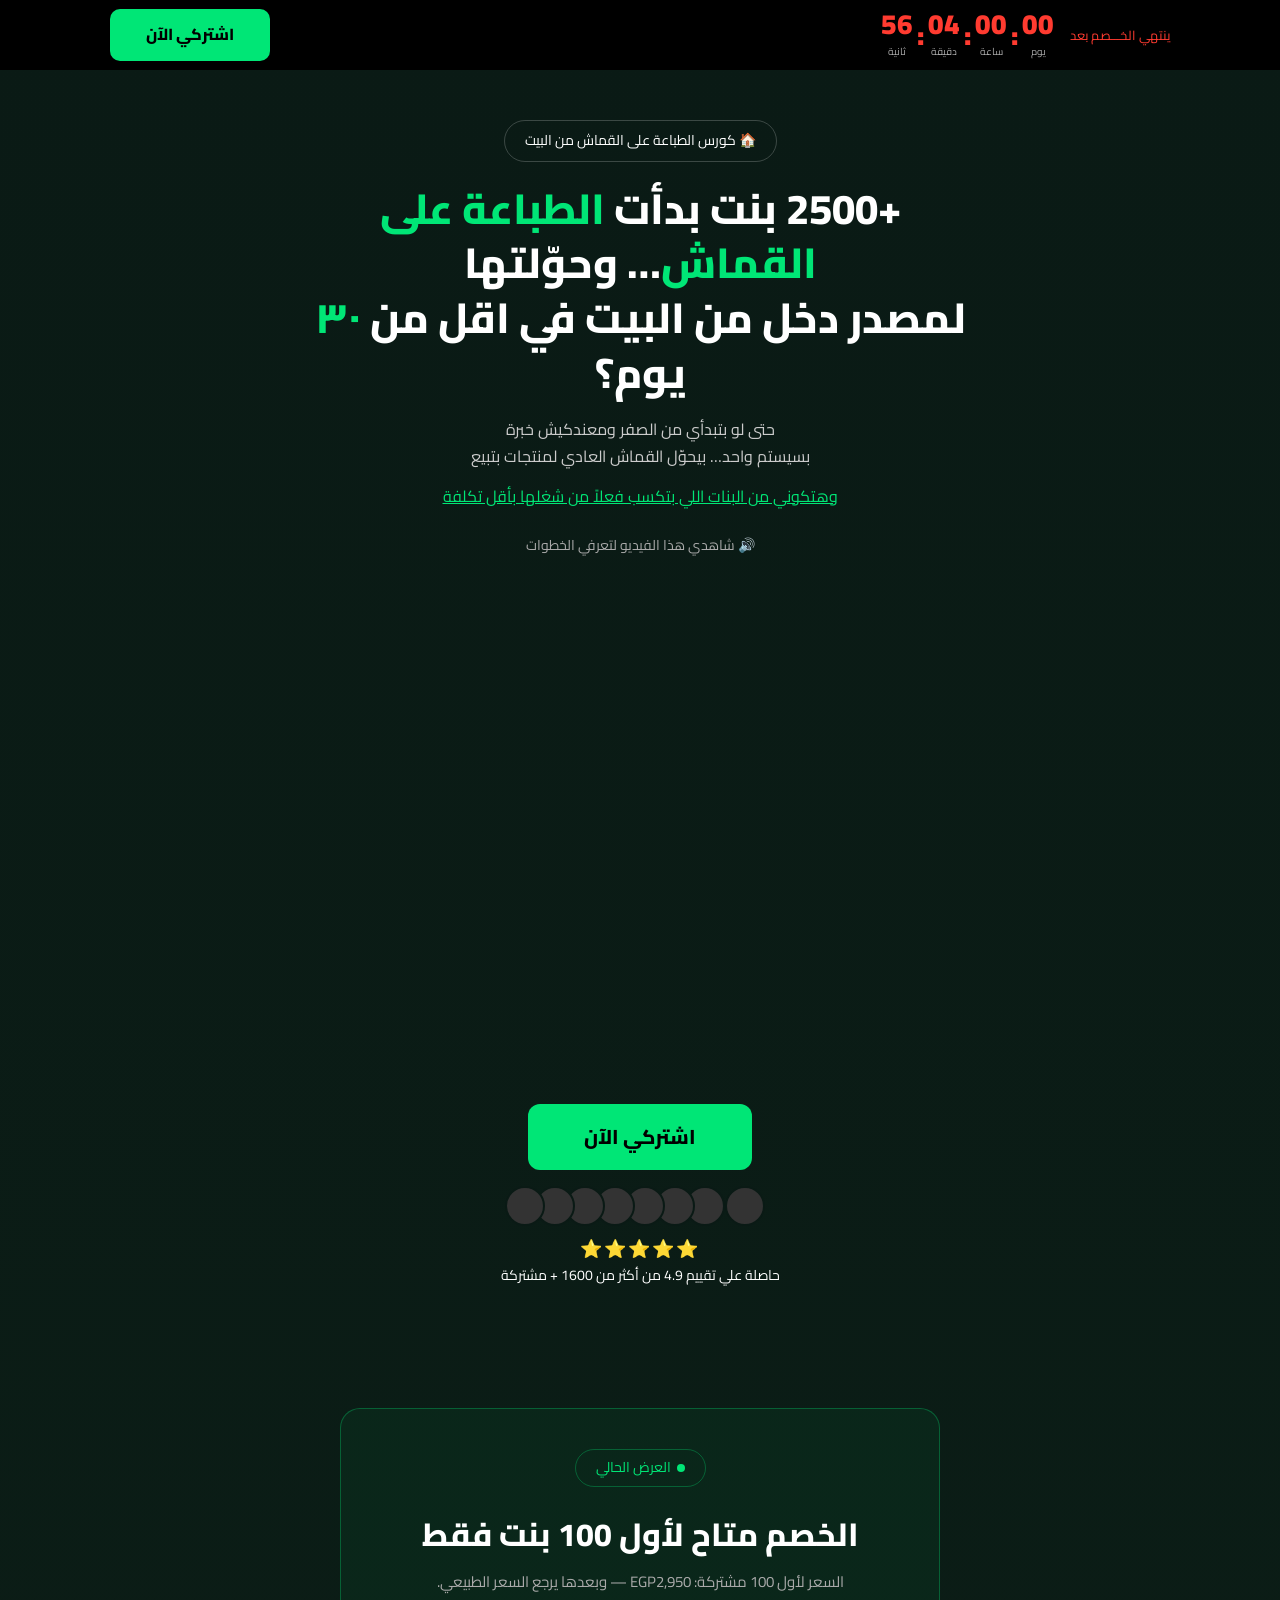
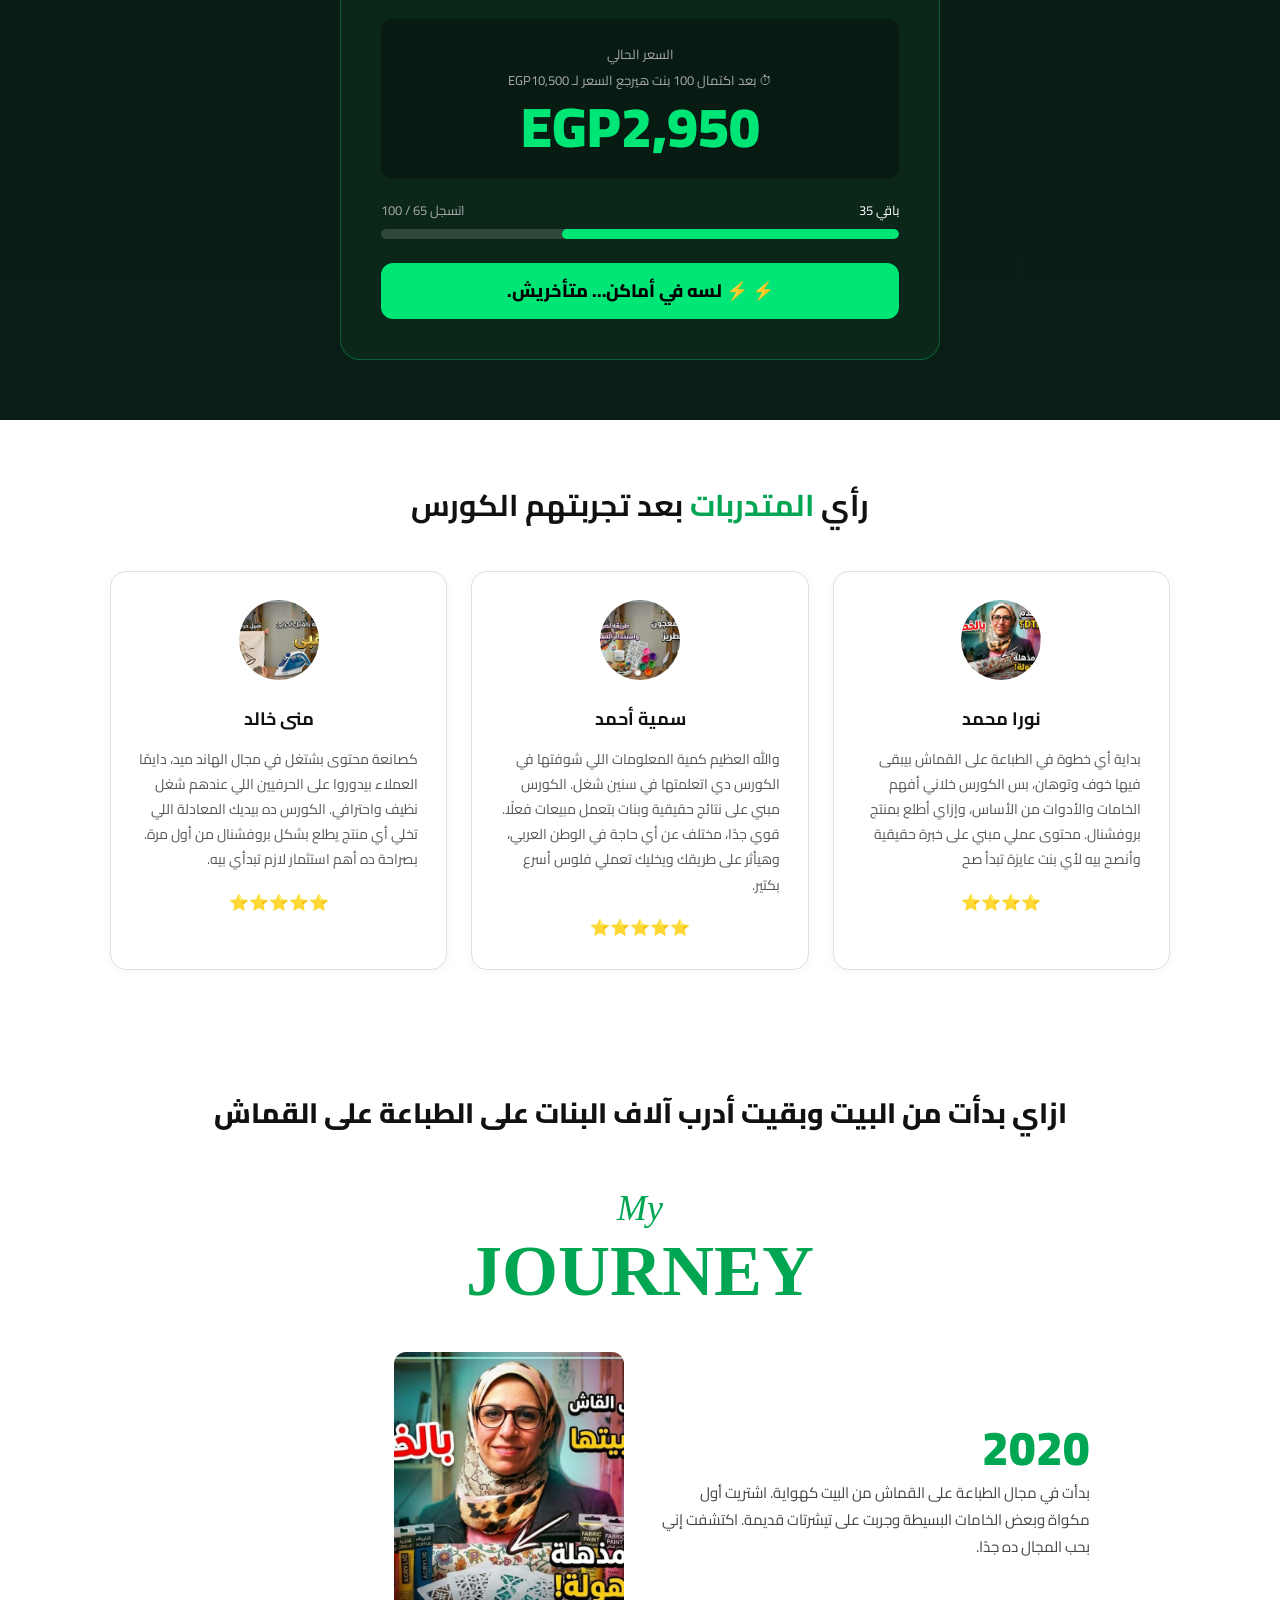
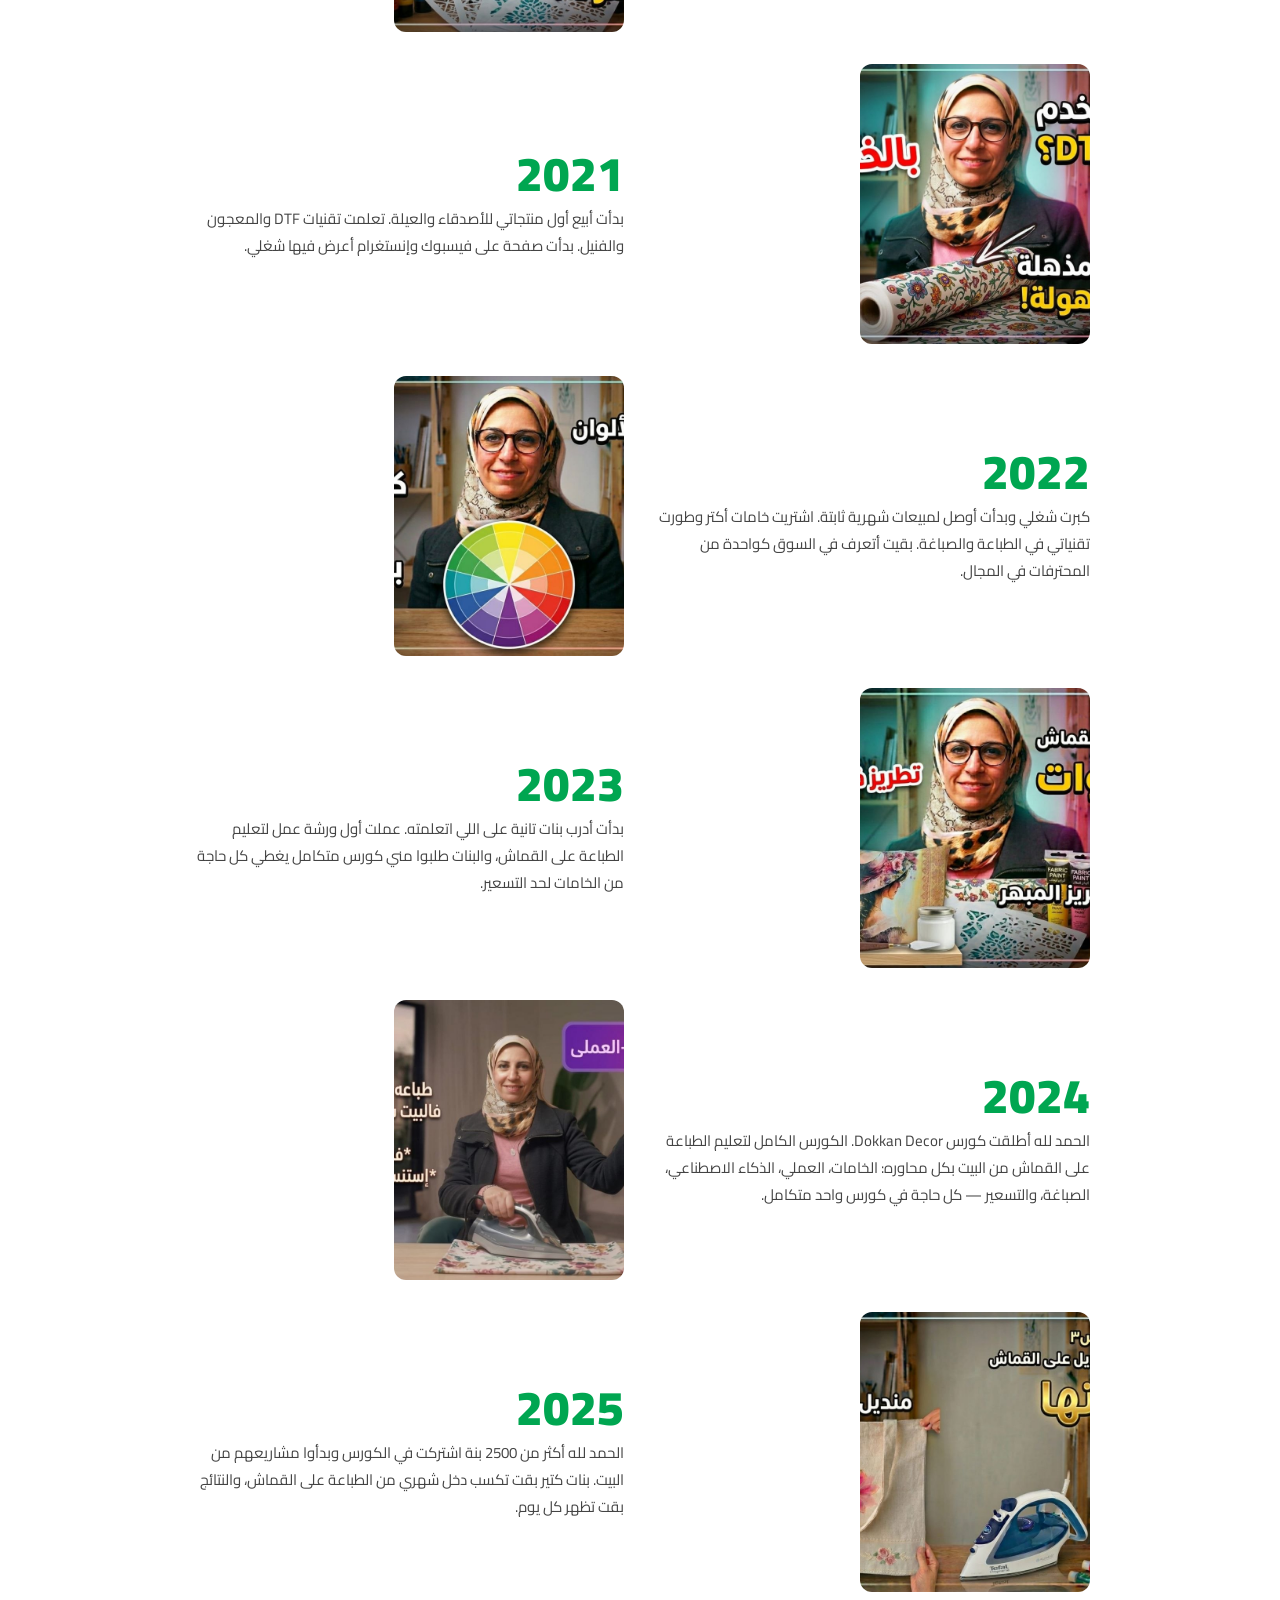
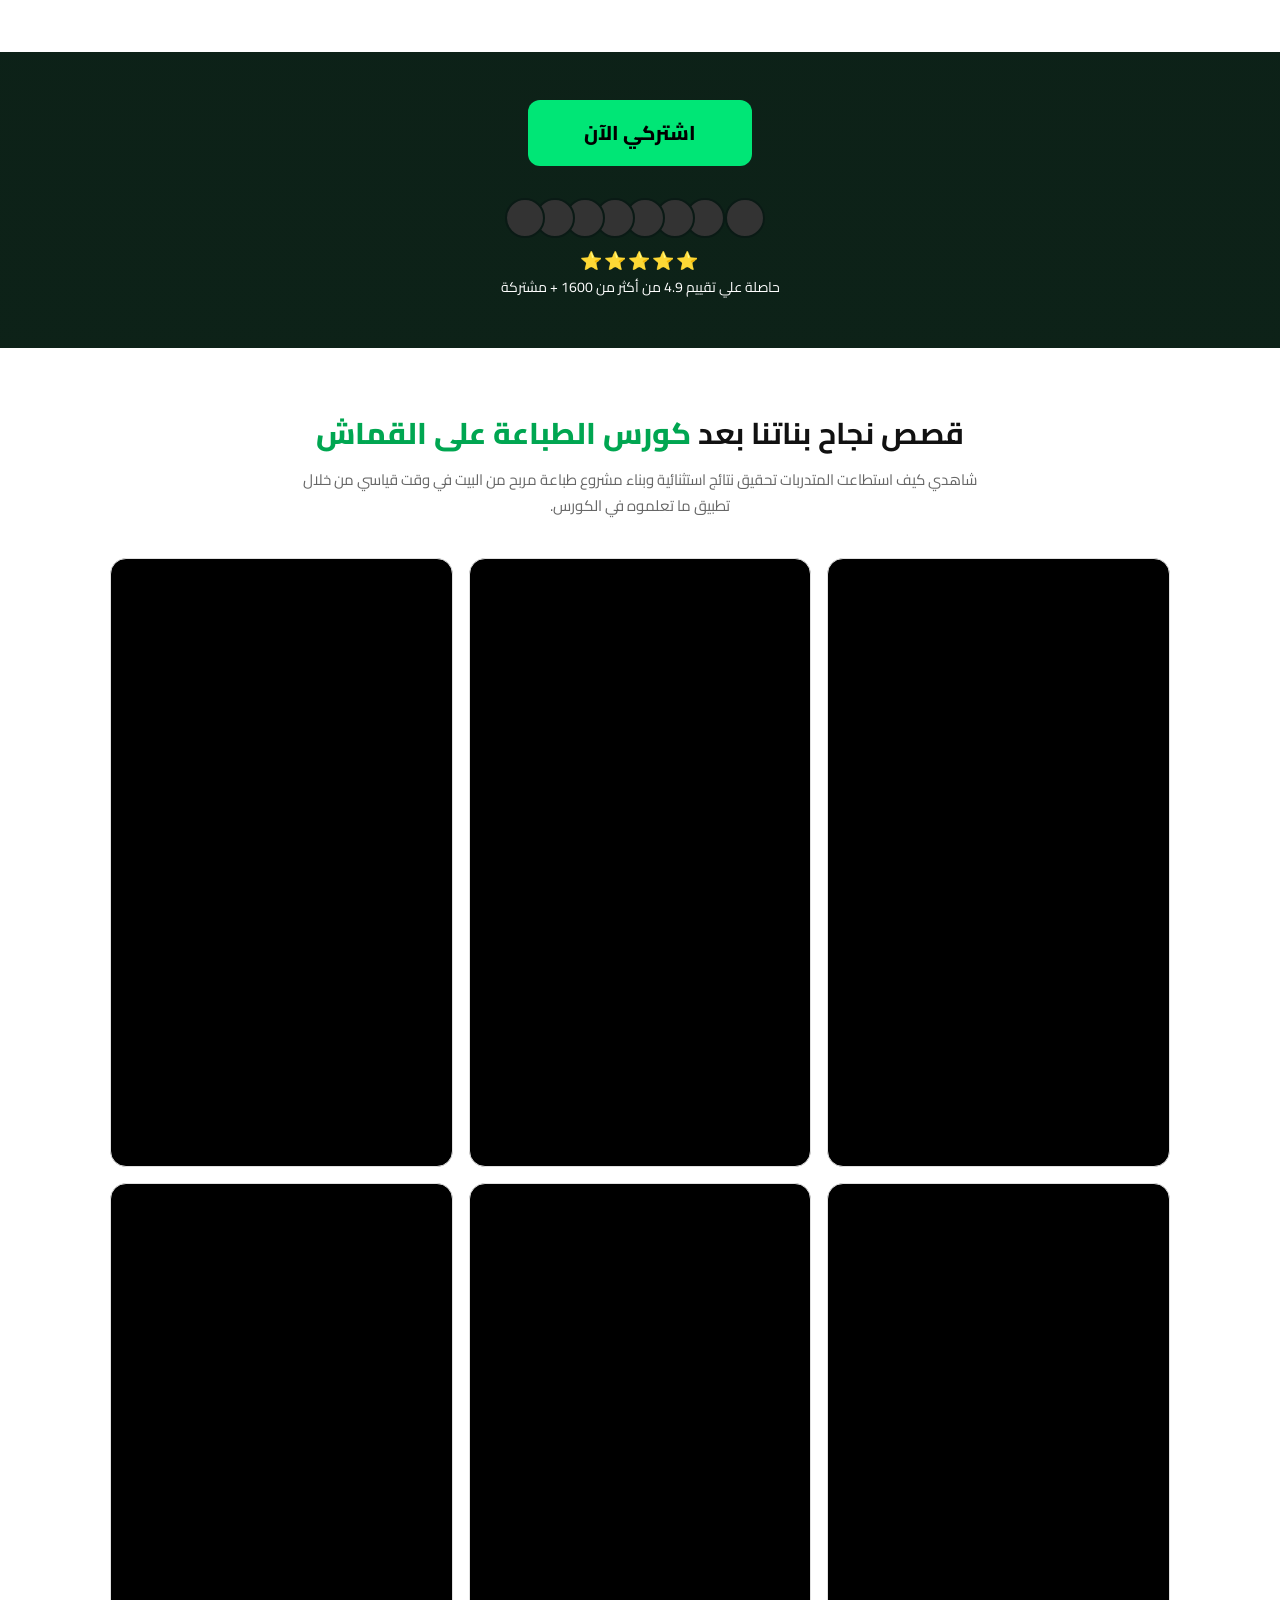
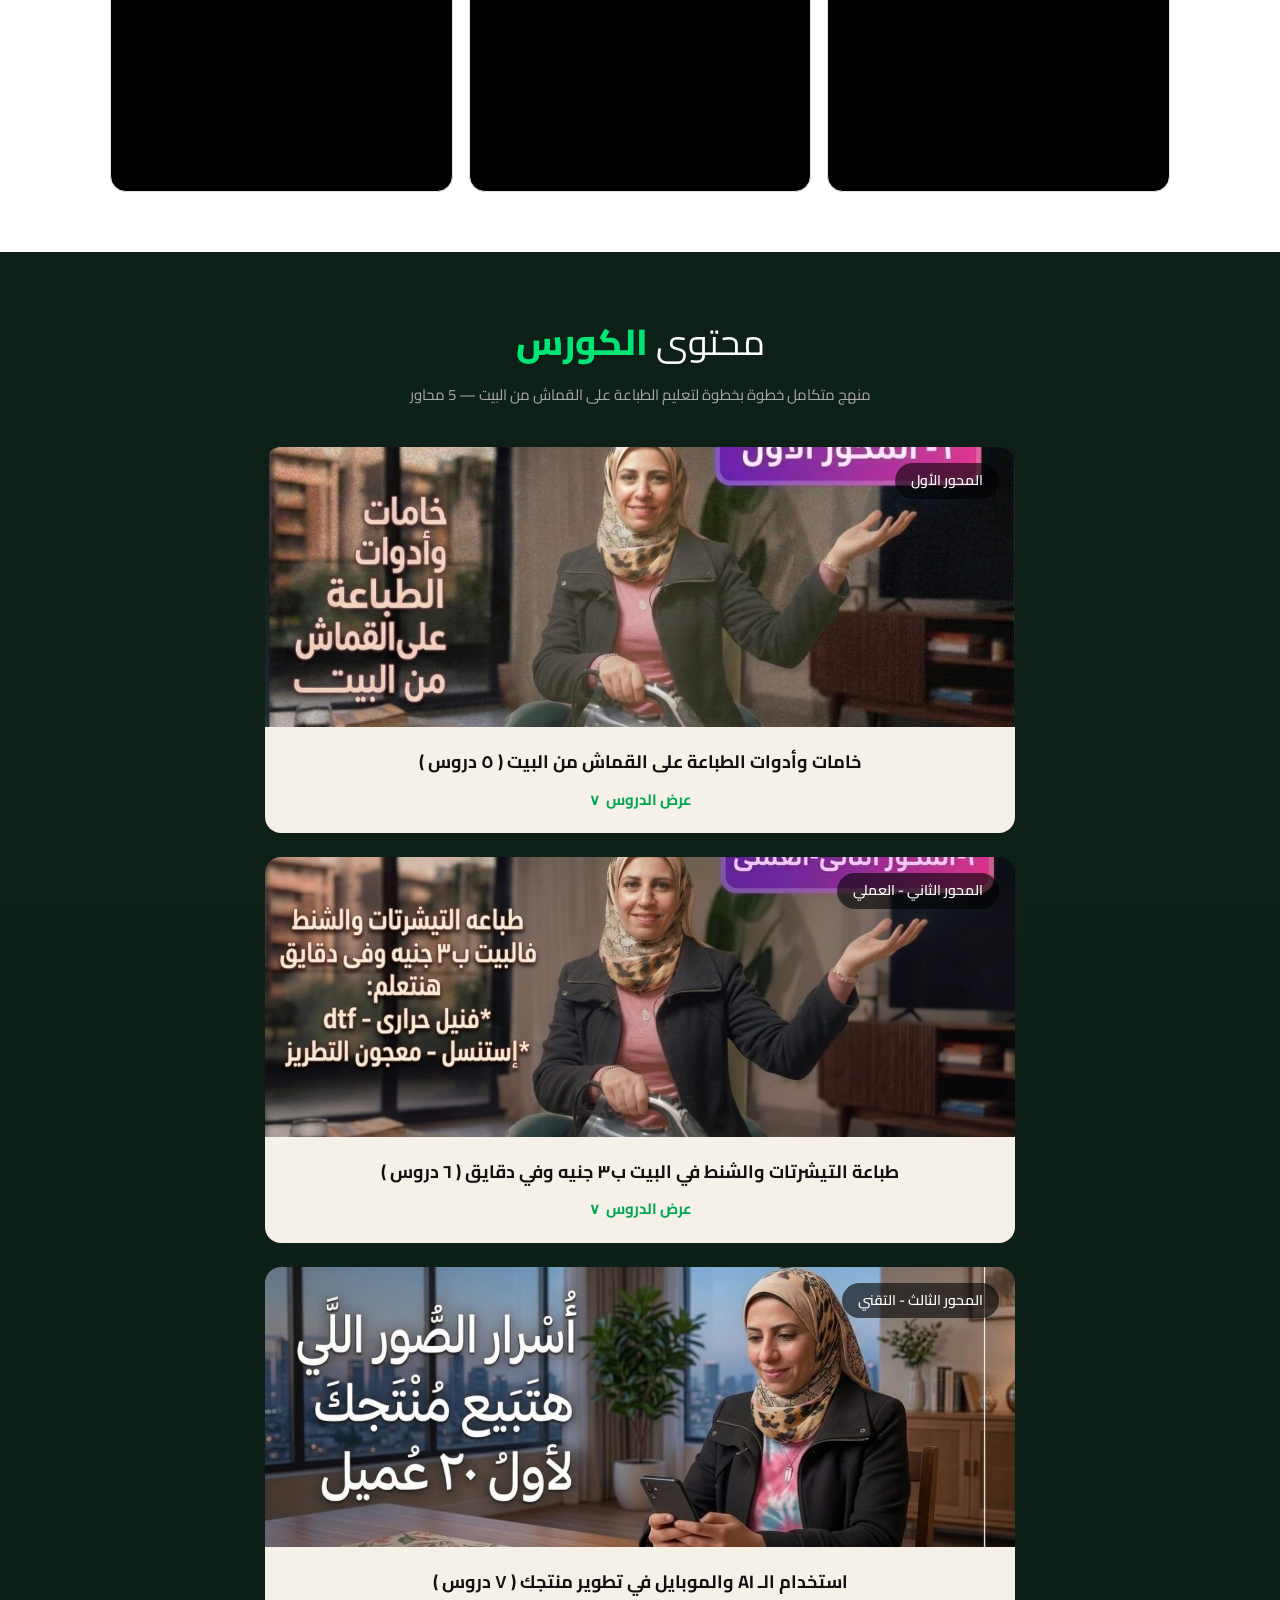
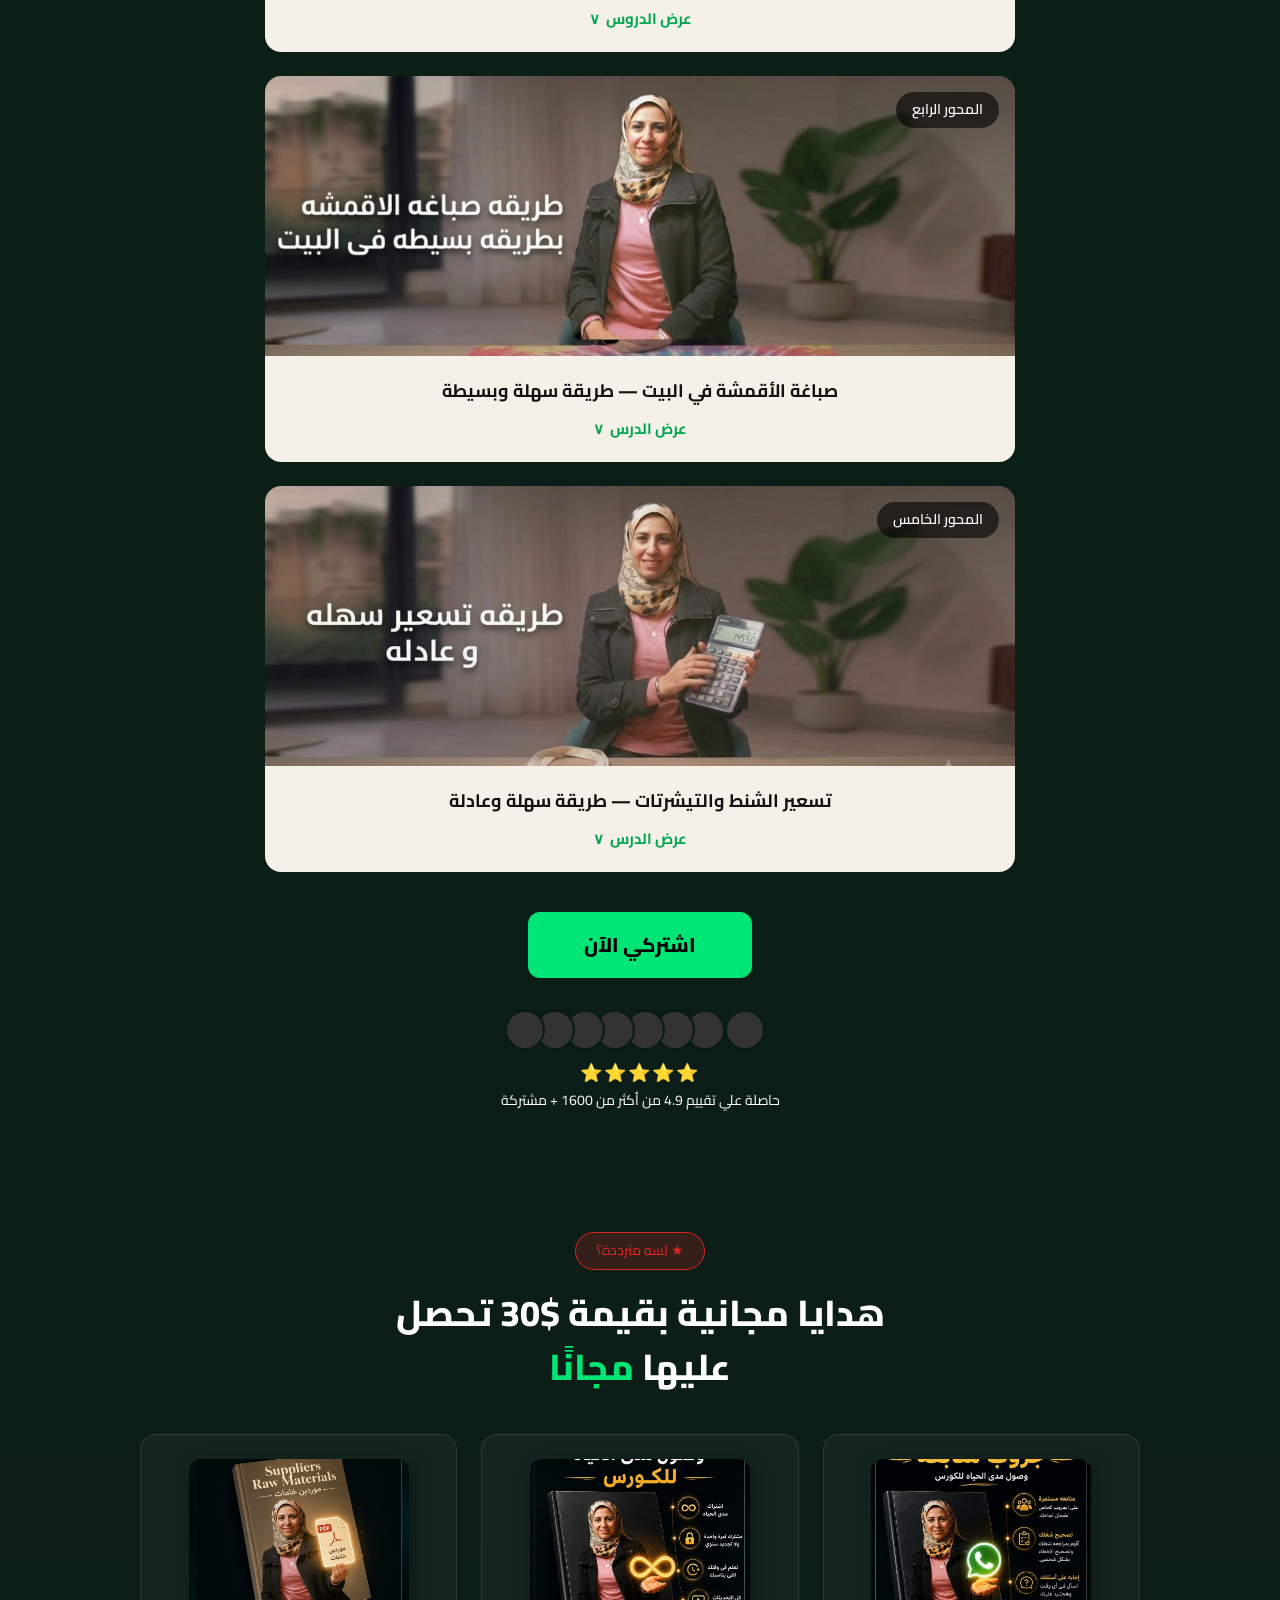
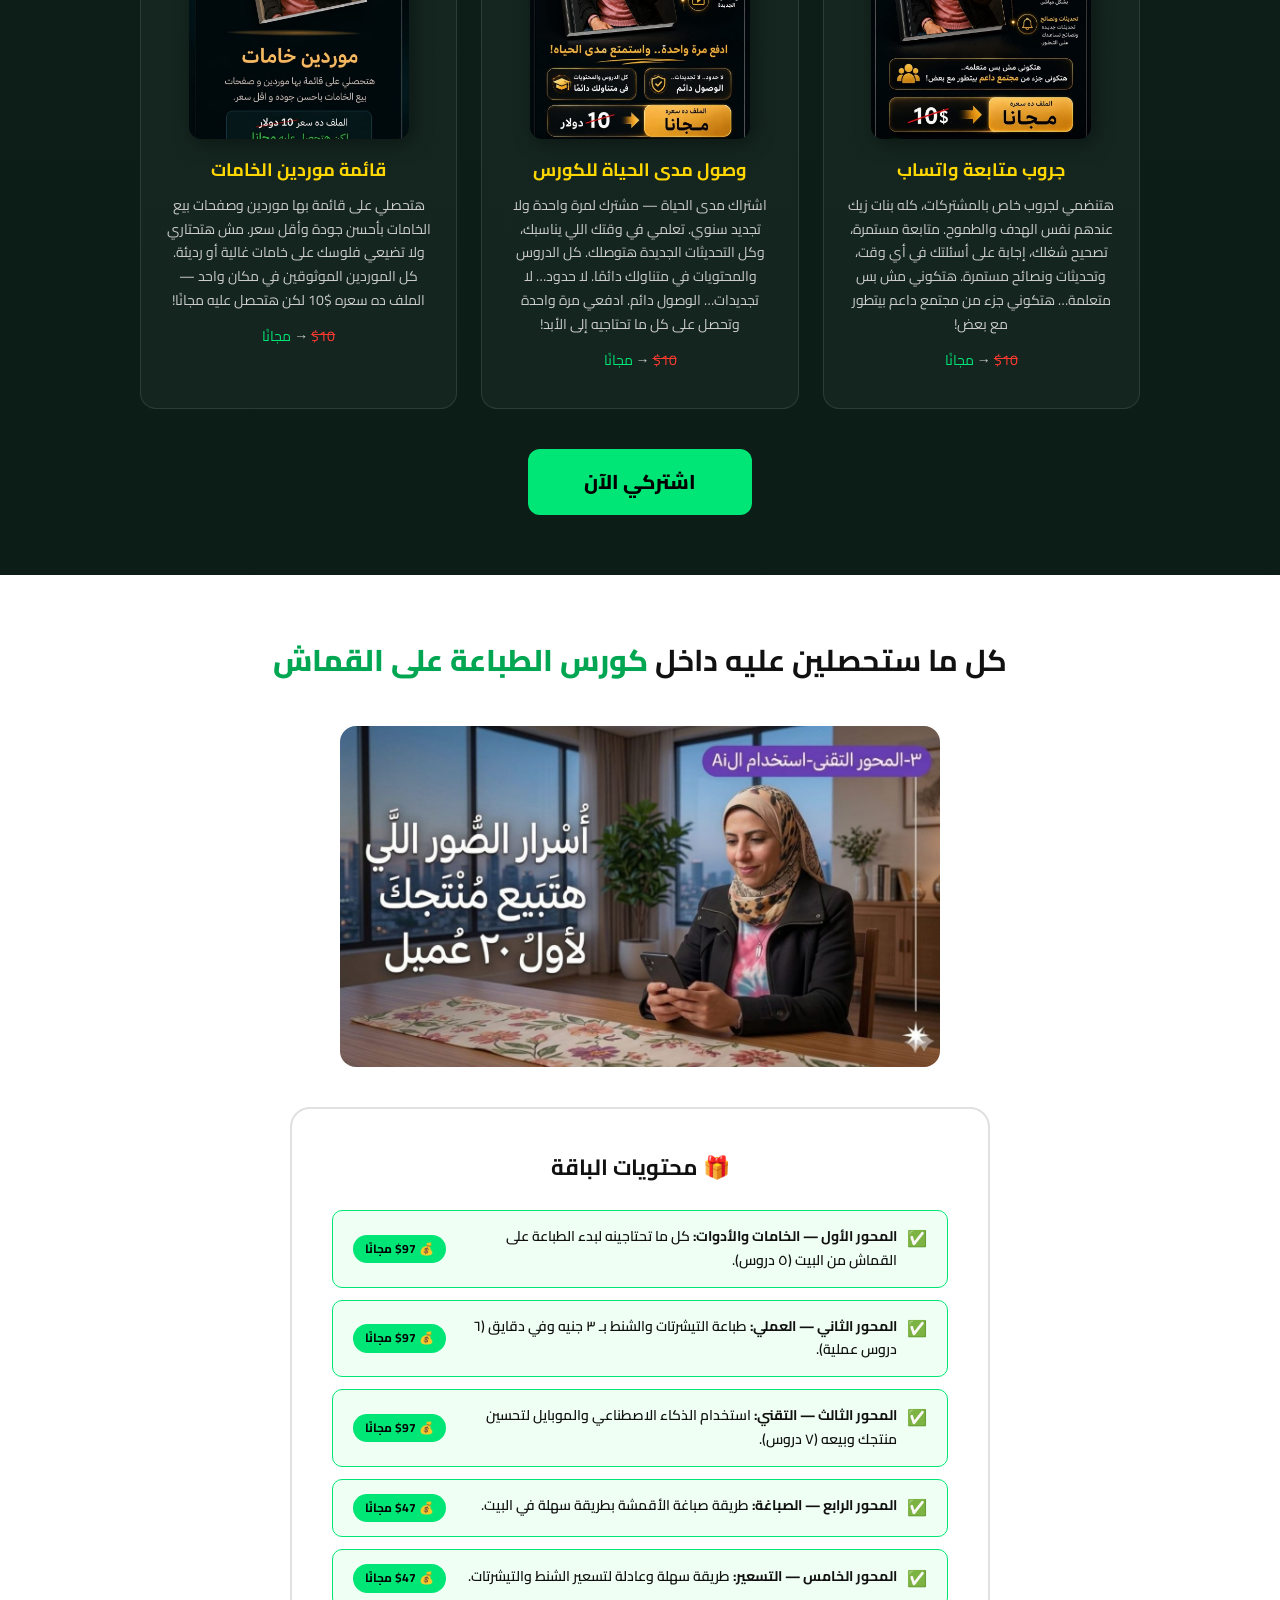
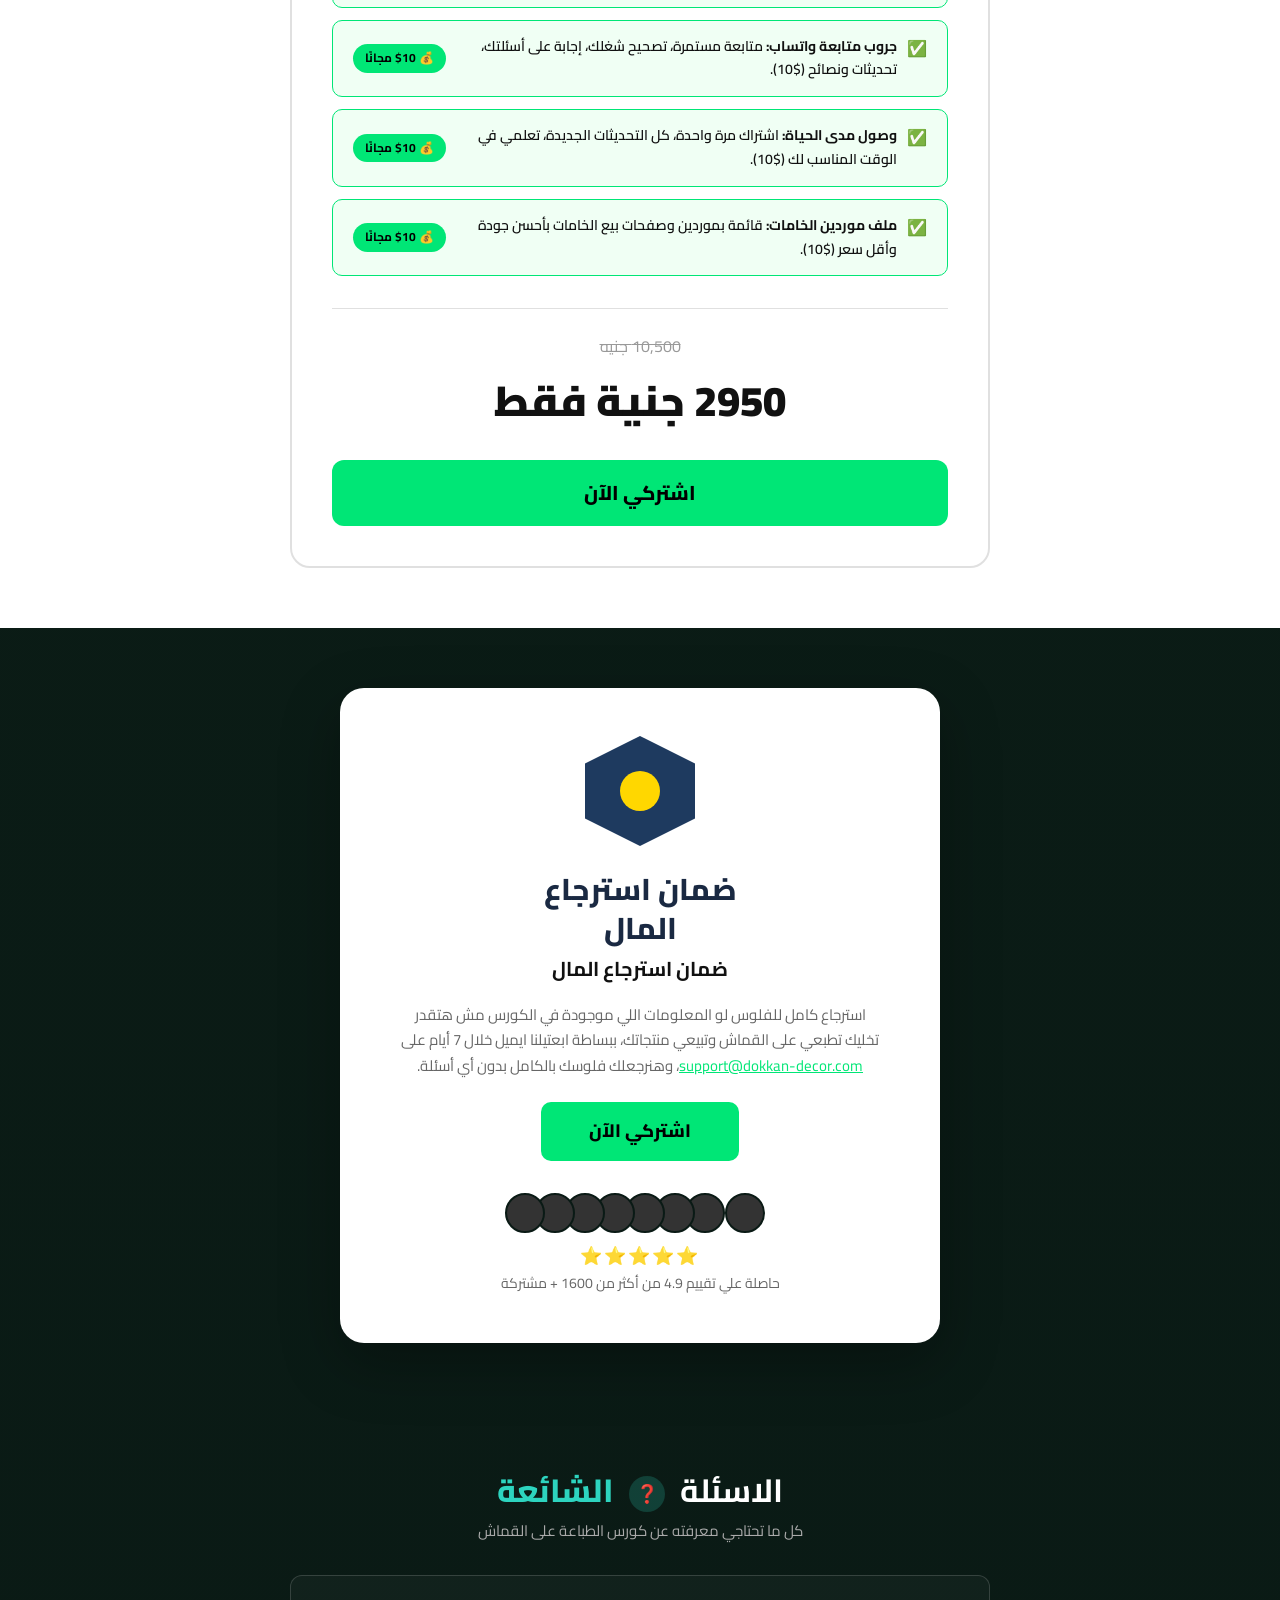
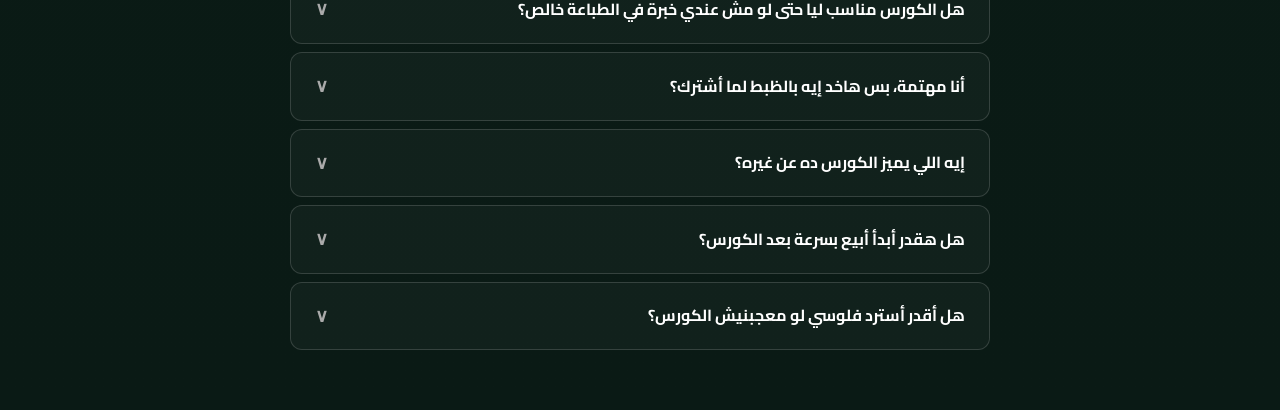
==== web/index.html @ f56912cd "Dokkan Decor landing page — كورس الطباعة على القماش من البيت" ====
<!DOCTYPE html>
<html dir="rtl" lang="ar">
<head>
<meta charset="UTF-8">
<meta name="viewport" content="width=device-width, initial-scale=1.0">
<title>Dokkan Decor — كورس الطباعة على القماش من البيت</title>
<link href="https://fonts.googleapis.com/css2?family=Cairo:wght@400;600;700;800;900&display=swap" rel="stylesheet">
<style>
/* ======== RESET & GLOBAL ======== */
*,*::before,*::after{margin:0;padding:0;box-sizing:border-box}
html{scroll-behavior:smooth}
body{
  font-family:'Cairo',sans-serif;
  background:linear-gradient(180deg,#0a1a15 0%,#0d2218 40%,#0a1a15 100%);
  color:#fff;line-height:1.7;overflow-x:hidden;
}
img{max-width:100%;display:block}
a{text-decoration:none;color:inherit}
ul{list-style:none}

:root{
  --green:#00e676;--green-dark:#00b359;--green-accent:#4ade80;
  --green-card:rgba(0,230,118,0.3);--red:#ff3b30;--yellow:#ffd700;
  --white:#fff;--off-white:#e8e8e8;--gray:#aaa;
  --card-bg:rgba(255,255,255,0.04);--page-bg:#0a1a15;
  --radius-card:16px;--radius-btn:10px;--max-width:1100px;
}

.container{max-width:var(--max-width);margin:0 auto;padding:0 20px;width:100%}

.cta-btn{
  display:inline-block;background:var(--green);color:#000;font-weight:800;
  font-size:18px;padding:14px 48px;border-radius:var(--radius-btn);border:none;
  cursor:pointer;transition:background .3s;font-family:inherit;text-align:center;
}
.cta-btn:hover{background:var(--green-dark)}
.cta-btn--lg{font-size:20px;padding:16px 56px;border-radius:12px}
.cta-btn--block{display:block;width:100%}
.cta-btn--xl{height:56px;font-size:18px;display:flex;align-items:center;justify-content:center;border-radius:12px}

.stars{color:var(--yellow);font-size:18px;letter-spacing:2px}
.avatars-row{display:flex;align-items:center;justify-content:center;margin-bottom:8px}
.avatar-circle{width:40px;height:40px;border-radius:50%;background:#333;border:2px solid #0a1a15;margin-left:-10px}
.avatar-circle:first-child{margin-left:0}
.rating-text{color:#fff;font-size:14px}

/* ======== NAVBAR ======== */
.navbar{
  position:fixed;top:0;left:0;right:0;z-index:9999;background:#000;
  height:70px;display:flex;align-items:center;
}
.navbar .container{display:flex;align-items:center;justify-content:space-between;gap:8px}
.navbar-left{display:flex;align-items:center;gap:16px}
.timer-label{font-size:13px;color:var(--red);white-space:nowrap}
.timer-blocks{display:flex;align-items:center;gap:4px}
.timer-block{text-align:center}
.timer-num{font-size:28px;font-weight:900;color:var(--red);line-height:1;font-variant-numeric:tabular-nums}
.timer-num-label{font-size:10px;color:var(--gray);display:block}
.timer-colon{font-size:28px;font-weight:900;color:var(--red);line-height:1}
.navbar .cta-btn{padding:12px 36px;font-size:16px;white-space:nowrap}

/* ======== SECTIONS ======== */
section{padding:60px 0}

/* ======== HERO ======== */
.hero{padding-top:120px}
.hero-content{max-width:700px;margin:0 auto;text-align:center}
.hero-badge{
  display:inline-block;border:1px solid rgba(255,255,255,0.2);
  padding:8px 20px;border-radius:50px;font-size:14px;margin-bottom:20px
}
.hero-title{font-size:42px;font-weight:800;line-height:1.3;margin-bottom:16px}
.hero-title .green{color:var(--green)}
.hero-sub{font-size:16px;color:#ccc;margin-bottom:12px}
.hero-link-text{color:var(--green);text-decoration:underline;font-size:16px;margin-bottom:24px}
.hero-video-label{font-size:14px;color:var(--gray);margin-bottom:16px}

.vsl-wrapper{max-width:900px;margin:0 auto 24px;border-radius:16px;overflow:hidden;position:relative}
.vsl-iframe-wrap{position:relative;padding-bottom:56.25%;height:0}
.vsl-iframe-wrap iframe{
  position:absolute;top:0;left:0;width:100%;height:100%;
  border:0;border-radius:16px;
}

.hero-cta-wrap{text-align:center;margin-top:8px}
.hero-cta-wrap .cta-btn{margin-bottom:16px}

/* ======== SECTION A — STUDENT RESULTS CAROUSEL ======== */
.results{padding-top:40px}
.results-title{font-size:32px;font-weight:800;text-align:center;line-height:1.4;max-width:700px;margin:0 auto 12px}
.results-title .green{color:var(--green)}
.results-sub{text-align:center;color:var(--gray);font-size:16px;max-width:700px;margin:0 auto 40px}
.results-banner{
  background:linear-gradient(135deg,#000 0%,#0d2218 100%);padding:40px 20px;text-align:center;margin:40px 0
}
.results-banner-text{font-size:36px;font-weight:800;color:var(--green)}
.carousel-wrap{max-width:1100px;margin:0 auto;position:relative}
.carousel-viewport{overflow:hidden;margin:0 50px}
.testimonial-track{display:flex;gap:16px;overflow-x:auto;scroll-behavior:smooth;-webkit-overflow-scrolling:touch;scrollbar-width:none}
.testimonial-track::-webkit-scrollbar{display:none}
.testimonial-card{
  min-width:260px;height:560px;background:#1a1a2e;border-radius:28px;
  overflow:hidden;box-shadow:0 8px 32px rgba(0,0,0,0.3);position:relative;flex-shrink:0
}
.testimonial-card iframe{width:100%;height:100%;border:0;border-radius:28px}
.testimonial-card-img{width:100%;height:100%;object-fit:cover;border-radius:28px}
.testimonial-card-inner{
  background:#1a2a25;font-size:13px;padding:24px 16px;text-align:center;line-height:1.9;
  display:flex;flex-direction:column;align-items:center;justify-content:center;height:100%
}
.carousel-arrow{
  position:absolute;top:50%;transform:translateY(-50%);width:40px;height:40px;
  border-radius:50%;background:rgba(255,255,255,0.1);border:none;color:#fff;
  font-size:24px;cursor:pointer;display:flex;align-items:center;justify-content:center;
  z-index:10;transition:background .3s
}
.carousel-arrow:hover{background:rgba(255,255,255,0.2)}
.carousel-arrow.prev{right:0}.carousel-arrow.next{left:0}
.carousel-dots{display:flex;justify-content:center;gap:6px;margin-top:16px;flex-wrap:wrap}
.carousel-dots .dot{
  width:10px;height:10px;border-radius:50%;background:rgba(255,255,255,0.2);
  border:none;cursor:pointer;transition:all .3s
}
.carousel-dots .dot.active{background:#ec4899;transform:scale(1.3)}
.results-cta-wrap{text-align:center;margin-top:40px}
.results-cta-wrap .cta-btn{margin-bottom:16px}

/* ======== PRICING ======== */
.pricing-card{
  max-width:600px;margin:0 auto;border-radius:20px;border:1px solid var(--green-card);
  background:rgba(0,230,118,0.05);padding:40px;text-align:center
}
.pricing-badge{
  display:inline-flex;align-items:center;gap:6px;border:1px solid var(--green-card);
  padding:6px 20px;border-radius:50px;font-size:14px;color:var(--green);margin-bottom:20px
}
.pricing-badge-dot{width:8px;height:8px;border-radius:50%;background:var(--green)}
.pricing-title{font-size:32px;font-weight:800;margin-bottom:8px}
.pricing-sub{color:var(--gray);font-size:15px;margin-bottom:24px}
.pricing-inner{background:rgba(0,0,0,0.3);border-radius:12px;padding:24px;margin-bottom:20px}
.pricing-inner-label{font-size:13px;color:var(--gray);margin-bottom:4px}
.pricing-inner-warn{font-size:13px;color:var(--gray);margin-bottom:8px}
.pricing-amount{font-size:56px;font-weight:900;color:var(--green);line-height:1}
.pricing-bar-row{display:flex;justify-content:space-between;font-size:13px;margin-bottom:8px}
.pricing-bar-row .white{color:#fff}.pricing-bar-row .gray{color:var(--gray)}
.pricing-bar{height:10px;border-radius:5px;background:rgba(255,255,255,0.15);overflow:hidden;margin-bottom:24px}
.pricing-bar-fill{height:100%;width:65%;background:var(--green);border-radius:5px}

/* ======== TESTIMONIALS ======== */
.experts{background:#fff;color:#111}
.experts-title{text-align:center;font-size:30px;margin-bottom:40px}
.experts-title .green{color:#00a651}
.experts-grid{display:grid;grid-template-columns:repeat(3,1fr);gap:24px}
.expert-card{
  background:#fff;border:1px solid #e0e0e0;border-radius:16px;
  padding:28px;text-align:center;box-shadow:0 2px 12px rgba(0,0,0,0.04)
}
.expert-avatar{width:80px;height:80px;border-radius:50%;background:#ddd;margin:0 auto 24px;position:relative;overflow:hidden}
.expert-avatar img{width:100%;height:100%;object-fit:cover}
.expert-check{
  position:absolute;bottom:0;left:-4px;width:26px;height:26px;border-radius:50%;
  background:#1d9bf0;color:#fff;font-size:14px;display:flex;align-items:center;
  justify-content:center;border:3px solid #fff
}
.expert-name{font-size:18px;font-weight:700;margin-bottom:12px}
.expert-text{font-size:14px;color:#555;text-align:right;line-height:1.8;margin-bottom:16px}
.expert-stars{color:var(--yellow);font-size:16px}

/* ======== JOURNEY ======== */
.journey{background:#fff;color:#111}
.journey-title{text-align:center;font-size:28px;font-weight:800;margin-bottom:40px;max-width:900px;margin-left:auto;margin-right:auto}
.journey-graphic{text-align:center;margin-bottom:48px}
.journey-graphic .my{font-size:36px;color:#00a651;font-style:italic;font-family:Georgia,serif;display:block}
.journey-graphic .jny{font-size:72px;font-weight:900;color:#00a651;line-height:0.9;font-family:Georgia,serif}
.journey-list{max-width:900px;margin:0 auto;display:flex;flex-direction:column;gap:32px}
.journey-item{display:grid;grid-template-columns:1fr 1fr;gap:32px;align-items:center}
.journey-item.rev .journey-photo{order:-1}
.journey-photo{
  width:230px;height:280px;border-radius:12px;overflow:hidden;
  display:flex;align-items:center;justify-content:center;background:#e0e0e0
}
.journey-photo img{width:100%;height:100%;object-fit:cover}
.journey-year{font-size:48px;font-weight:900;color:#00a651;line-height:1;margin-bottom:8px}
.journey-text{font-size:15px;color:#444;line-height:1.8}

/* ======== CTA STRIP ======== */
.cta-strip{text-align:center;padding:48px 0}
.cta-strip .cta-btn{margin-bottom:16px}

/* ======== SUCCESS STORIES ======== */
.success{background:#fff;color:#111}
.success-title{text-align:center;font-size:30px;margin-bottom:8px}
.success-title .green{color:#00a651;font-weight:800}
.success-sub{text-align:center;color:#666;font-size:15px;max-width:700px;margin:0 auto 40px}
.success-grid{display:grid;grid-template-columns:repeat(3,1fr);gap:16px}
.success-card{border-radius:16px;overflow:hidden;border:1.5px solid #e0e0e0;position:relative}
.success-thumb{
  aspect-ratio:9/16;background:#e0e0e0;display:flex;align-items:center;
  justify-content:center;position:relative;overflow:hidden
}
.success-thumb img{width:100%;height:100%;object-fit:cover}
.success-play{
  position:absolute;top:50%;left:50%;transform:translate(-50%,-50%);
  background:#7c3aed;color:#fff;width:60px;height:44px;border-radius:10px;
  display:flex;align-items:center;justify-content:center;font-size:20px
}
.success-meta{display:flex;align-items:center;gap:8px;padding:8px 12px;background:#f9f9f9;font-size:13px;color:#777}
.success-meta-bar{flex:1;height:3px;background:#ddd;border-radius:2px;position:relative}
.success-meta-bar-fill{position:absolute;top:0;right:0;height:100%;width:40%;background:var(--green);border-radius:2px}

/* ======== CURRICULUM ======== */
.curriculum{padding:60px 0}
.curriculum-header{text-align:center;margin-bottom:40px}
.curriculum-header h2{font-size:36px;font-weight:400}
.curriculum-header h2 .green{color:var(--green);font-weight:800}
.curriculum-sub{color:var(--gray);font-size:15px;margin-top:8px}
.chapter-blocks{max-width:750px;margin:0 auto;display:flex;flex-direction:column;gap:24px}
.chapter{border-radius:16px;overflow:hidden}
.chapter-banner{
  height:280px;background:#1a2a25;display:flex;align-items:center;
  justify-content:center;position:relative;overflow:hidden
}
.chapter-banner img{width:100%;height:100%;object-fit:cover;position:absolute;top:0;left:0}
.chapter-banner-text{
  position:relative;z-index:2;font-size:42px;font-weight:900;
  color:#fff;text-shadow:0 2px 20px rgba(0,0,0,0.7);text-align:center;padding:24px
}
.chapter-badge{
  position:absolute;top:16px;right:16px;z-index:3;
  background:rgba(0,0,0,0.6);color:#fff;padding:6px 16px;
  border-radius:20px;font-size:14px;font-weight:600
}
.chapter-strip{background:#f5f0e8;padding:20px 24px;text-align:center;color:#111}
.chapter-strip h3{font-size:18px;font-weight:700;margin-bottom:8px}
.chapter-toggle{
  color:#00a651;font-size:15px;cursor:pointer;display:inline-flex;
  align-items:center;gap:6px;user-select:none;font-weight:700
}
.chapter-toggle .arrow{transition:transform .4s ease}
.lessons-list{max-height:0;overflow:hidden;transition:max-height .4s ease}
.chapter.open .lessons-list{max-height:700px}
.chapter.open .arrow{transform:rotate(180deg)}
.lessons-list ol{padding:12px 0;display:flex;flex-direction:column;gap:10px}
.lessons-list li{display:flex;align-items:flex-start;gap:12px;font-size:15px;color:#ccc;padding:0 16px}
.lesson-bullet{color:var(--green);font-size:18px;flex-shrink:0}
.curriculum-cta{text-align:center;margin-top:40px}
.curriculum-cta .cta-btn{margin-bottom:16px}

/* ======== BONUSES ======== */
.bonuses{padding:60px 0}
.bonuses-header{text-align:center;margin-bottom:40px}
.bonuses-badge{
  display:inline-block;background:rgba(220,38,38,0.2);border:1px solid #dc2626;
  color:#dc2626;padding:6px 20px;border-radius:20px;font-size:14px;margin-bottom:16px
}
.bonuses-title{font-size:36px;font-weight:800;line-height:1.5}
.bonuses-title .green{color:var(--green)}
.bonuses-grid{display:grid;grid-template-columns:repeat(3,1fr);gap:24px;max-width:1000px;margin:0 auto}
.bonus-card{
  background:var(--card-bg);border:1px solid rgba(255,255,255,0.1);
  border-radius:16px;padding:24px;text-align:center
}
.bonus-book{
  width:220px;height:280px;margin:0 auto 16px;
  border-radius:12px;overflow:hidden;display:flex;align-items:center;justify-content:center;
  box-shadow:4px 4px 20px rgba(0,0,0,0.4)
}
.bonus-book img{width:100%;height:100%;object-fit:cover}
.bonus-card h4{font-size:18px;color:var(--yellow);margin-bottom:8px}
.bonus-card p{font-size:14px;color:#ccc;margin-bottom:12px;line-height:1.7}
.bonus-price{font-size:14px}.bonus-price .old{color:var(--red);text-decoration:line-through}.bonus-price .free{color:var(--green)}
.bonuses-cta{text-align:center;margin-top:40px}

/* ======== VALUE STACK ======== */
.value-stack{background:#fff;color:#111}
.value-stack-title{text-align:center;font-size:30px;margin-bottom:40px}
.value-stack-title .green{color:#00a651;font-weight:800}
.value-bundle-img{
  max-width:600px;margin:0 auto 40px;border-radius:16px;overflow:hidden;text-align:center
}
.value-bundle-img img{width:100%}
.value-card{max-width:700px;margin:0 auto;background:#fff;border:2px solid #e0e0e0;border-radius:20px;padding:40px}
.value-card-header{text-align:center;font-size:22px;font-weight:700;margin-bottom:24px}
.value-items{display:flex;flex-direction:column;gap:12px;margin-bottom:32px}
.value-item{
  background:#f0fff4;border:1.5px solid var(--green);border-radius:10px;
  padding:14px 20px;display:flex;align-items:center;justify-content:space-between;gap:12px
}
.value-item-left{display:flex;align-items:flex-start;gap:10px;font-size:14px;font-weight:600}
.value-item-check{color:var(--green);font-size:16px;flex-shrink:0}
.value-badge{background:var(--green);color:#000;padding:4px 12px;border-radius:20px;font-size:12px;font-weight:700;white-space:nowrap}
.value-divider{border:none;border-top:1px solid #e0e0e0;margin-bottom:24px}
.value-old-price{text-align:center;font-size:16px;color:#999;text-decoration:line-through;margin-bottom:4px}
.value-final-price{text-align:center;font-size:42px;font-weight:900;color:#111;margin-bottom:24px}

/* ======== GUARANTEE ======== */
.guarantee{padding:60px 0}
.guarantee-card{
  max-width:600px;margin:0 auto;background:#fff;border-radius:24px;
  padding:48px 40px;text-align:center;color:#111;box-shadow:0 20px 60px rgba(0,0,0,0.3)
}
.guarantee-ribbon{
  width:110px;height:110px;margin:0 auto 24px;background:#1e3a5f;
  clip-path:polygon(50% 0%,100% 25%,100% 75%,50% 100%,0% 75%,0% 25%);
  display:flex;align-items:center;justify-content:center
}
.guarantee-ribbon-star{width:40px;height:40px;background:var(--yellow);border-radius:50%}
.guarantee-card h2{font-size:30px;font-weight:800;color:#1a2942;line-height:1.3;margin-bottom:4px}
.guarantee-card h3{font-size:20px;font-weight:700;margin-bottom:16px}
.guarantee-card .g-text{font-size:15px;color:#666;max-width:480px;margin:0 auto 24px;line-height:1.7}
.guarantee-card .g-email{color:var(--green);text-decoration:underline}
.guarantee-card .cta-btn{margin-bottom:16px}
.guarantee-card .rating-text{color:#666!important}

/* ======== FAQ ======== */
.faq{padding:60px 0}
.faq-header{text-align:center;margin-bottom:32px}
.faq-header h2{font-size:32px}
.faq-header h2 .teal{color:#2dd4bf;font-weight:800}
.faq-icon-circle{
  display:inline-flex;width:36px;height:36px;border-radius:50%;
  background:rgba(45,212,191,0.2);color:#2dd4bf;align-items:center;
  justify-content:center;font-size:18px;margin:0 8px;vertical-align:middle
}
.faq-sub{color:var(--gray);font-size:15px;text-align:center;margin-bottom:32px}
.faq-list{max-width:700px;margin:0 auto;display:flex;flex-direction:column;gap:8px}
.faq-row{background:rgba(255,255,255,0.03);border:1px solid rgba(255,255,255,0.15);border-radius:12px;overflow:hidden}
.faq-question{
  display:flex;align-items:center;justify-content:space-between;
  padding:18px 24px;cursor:pointer;font-weight:700;font-size:16px;
  transition:color .3s;user-select:none
}
.faq-question:hover{color:var(--green)}
.faq-chevron{font-size:18px;color:var(--gray);transition:transform .4s ease}
.faq-row.open .faq-chevron{transform:rotate(180deg)}
.faq-answer{max-height:0;overflow:hidden;transition:max-height .4s ease,padding .4s ease}
.faq-answer p{padding:0 24px 18px;font-size:14px;color:var(--gray);line-height:1.8}
.faq-row.open .faq-answer{max-height:300px}

/* ======== MOBILE ======== */
@media(max-width:768px){
  .hero-title{font-size:26px}.pricing-amount{font-size:42px}.pricing-card{padding:24px}
  .experts-grid{grid-template-columns:1fr}
  .journey-item,.journey-item.rev{grid-template-columns:1fr}
  .journey-photo{width:100%;height:200px}.journey-item.rev .journey-photo{order:0}
  .success-grid{grid-template-columns:repeat(2,1fr)}.bonuses-grid{grid-template-columns:1fr}
  .navbar-left{gap:6px}.timer-num{font-size:16px}.timer-colon{font-size:16px}
  .navbar .cta-btn{padding:8px 14px;font-size:13px}
  .timer-label{font-size:11px}
  .carousel-viewport{margin:0 40px}.results-banner-text{font-size:26px}.results-title{font-size:22px}
  .guarantee-card{padding:32px 20px}.value-card{padding:24px 16px}.value-card-header{font-size:18px}
  .chapter-banner{height:200px}.chapter-banner-text{font-size:24px}
  .bonus-book{width:180px;height:240px}
}
@media(max-width:480px){
  .navbar .container{flex-direction:row;gap:4px;padding:4px 8px}.navbar{height:auto;padding:6px 0}
  .navbar-left{flex-wrap:wrap;gap:4px;justify-content:center}
  .success-grid{grid-template-columns:repeat(2,1fr);gap:8px}
  .hero-title{font-size:22px}
  .vsl-wrapper{border-radius:8px}
}
</style>
</head>
<body>

<!-- ========== NAVBAR ========== -->
<nav class="navbar">
  <div class="container">
    <div class="navbar-left">
      <span class="timer-label">ينتهي الخـــصم بعد</span>
      <div class="timer-blocks">
        <div class="timer-block"><span class="timer-num" id="timer-days">00</span><span class="timer-num-label">يوم</span></div>
        <span class="timer-colon">:</span>
        <div class="timer-block"><span class="timer-num" id="timer-hours">00</span><span class="timer-num-label">ساعة</span></div>
        <span class="timer-colon">:</span>
        <div class="timer-block"><span class="timer-num" id="timer-minutes">05</span><span class="timer-num-label">دقيقة</span></div>
        <span class="timer-colon">:</span>
        <div class="timer-block"><span class="timer-num" id="timer-seconds">00</span><span class="timer-num-label">ثانية</span></div>
      </div>
    </div>
    <a href="https://wa.me/201037307014?text=عايزة%20أعرف%20تفاصيل%20الكورس" target="_blank" rel="noopener" class="cta-btn">اشتركي الآن</a>
  </div>
</nav>

<!-- ========== HERO ========== -->
<section class="hero">
  <div class="hero-content">
    <div class="hero-badge">🏠 كورس الطباعة على القماش من البيت</div>
    <h1 class="hero-title">
      +2500 بنت بدأت <span class="green">الطباعة على القماش</span>… وحوّلتها<br>
      لمصدر دخل من البيت في اقل من <span class="green">٣٠</span> يوم؟
    </h1>
    <p class="hero-sub">حتى لو بتبدأي من الصفر ومعندكيش خبرة<br>بسيستم واحد… بيحوّل القماش العادي لمنتجات بتبيع</p>
    <p class="hero-link-text">وهتكوني من البنات اللي بتكسب فعلاً من شغلها بأقل تكلفة</p>
    <p class="hero-video-label">🔊 شاهدي هذا الفيديو لتعرفي الخطوات</p>
  </div>
  <div class="vsl-wrapper">
    <div class="vsl-iframe-wrap">
      <iframe
        src="https://www.youtube.com/embed/VIDEO_ID_HERE"
        title="كورس الطباعة على القماش"
        allow="accelerometer; autoplay; clipboard-write; encrypted-media; gyroscope; picture-in-picture"
        allowfullscreen>
      </iframe>
    </div>
  </div>
  <div class="hero-cta-wrap">
    <a href="https://wa.me/201037307014?text=عايزة%20أعرف%20تفاصيل%20الكورس" target="_blank" rel="noopener" class="cta-btn cta-btn--lg">اشتركي الآن</a>
    <div class="avatars-row">
      <div class="avatar-circle"></div><div class="avatar-circle"></div><div class="avatar-circle"></div>
      <div class="avatar-circle"></div><div class="avatar-circle"></div><div class="avatar-circle"></div>
      <div class="avatar-circle"></div><div class="avatar-circle"></div>
    </div>
    <p class="stars">⭐⭐⭐⭐⭐</p>
    <p class="rating-text">حاصلة علي تقييم 4.9 من أكثر من 1600 + مشتركة</p>
  </div>
</section>

<!-- ========== PRICING ========== -->
<section class="pricing">
  <div class="pricing-card">
    <div class="pricing-badge"><span class="pricing-badge-dot"></span> العرض الحالي</div>
    <h2 class="pricing-title">الخصم متاح لأول 100 بنت فقط</h2>
    <p class="pricing-sub">السعر لأول 100 مشتركة: EGP2,950 — وبعدها يرجع السعر الطبيعي.</p>
    <div class="pricing-inner">
      <p class="pricing-inner-label">السعر الحالي</p>
      <p class="pricing-inner-warn">⏱ بعد اكتمال 100 بنت هيرجع السعر لـ EGP10,500</p>
      <div class="pricing-amount">EGP2,950</div>
    </div>
    <div class="pricing-bar-row">
      <span class="white">باقي 35</span>
      <span class="gray">اتسجل 65 / 100</span>
    </div>
    <div class="pricing-bar"><div class="pricing-bar-fill"></div></div>
    <a href="https://wa.me/201037307014?text=عايزة%20أعرف%20تفاصيل%20الكورس" target="_blank" rel="noopener" class="cta-btn cta-btn--block cta-btn--xl">⚡ ⚡ لسه في أماكن… متأخريش.</a>
  </div>
</section>

<!-- ========== TESTIMONIALS — real section images ========== -->
<section class="experts">
  <div class="container">
    <h2 class="experts-title">رأي <span class="green">المتدربات</span> بعد تجربتهم الكورس</h2>
    <div class="experts-grid">
      <div class="expert-card">
        <div class="expert-avatar"><img src="section1/photo_5879531841788776221_y.jpg" alt=""></div>
        <p class="expert-name">نورا محمد</p>
        <p class="expert-text">بداية أي خطوة في الطباعة على القماش بيبقى فيها خوف وتوهان، بس الكورس خلاني أفهم الخامات والأدوات من الأساس، وإزاي أطلع بمنتج بروفشنال. محتوى عملي مبني على خبرة حقيقية وأنصح بيه لأي بنت عايزة تبدأ صح</p>
        <div class="expert-stars">⭐⭐⭐⭐</div>
      </div>
      <div class="expert-card">
        <div class="expert-avatar"><img src="section2/photo_5879531841788776225_y.jpg" alt=""></div>
        <p class="expert-name">سمية أحمد</p>
        <p class="expert-text">والله العظيم كمية المعلومات اللي شوفتها في الكورس دي اتعلمتها في سنين شغل. الكورس مبني على نتائج حقيقية وبنات بتعمل مبيعات فعلًا. قوي جدًا، مختلف عن أي حاجة في الوطن العربي، وهيأثر على طريقك ويخليك تعملي فلوس أسرع بكتير.</p>
        <div class="expert-stars">⭐⭐⭐⭐⭐</div>
      </div>
      <div class="expert-card">
        <div class="expert-avatar"><img src="section2/photo_5879531841788776228_y.jpg" alt=""></div>
        <p class="expert-name">منى خالد</p>
        <p class="expert-text">كصانعة محتوى بشتغل في مجال الهاند ميد، دايمًا العملاء بيدوروا على الحرفيين اللي عندهم شغل نظيف واحترافي. الكورس ده بيديك المعادلة اللي تخلي أي منتج يطلع بشكل بروفشنال من أول مرة. بصراحة ده أهم استثمار لازم تبدأي بيه.</p>
        <div class="expert-stars">⭐⭐⭐⭐⭐</div>
      </div>
    </div>
  </div>
</section>

<!-- ========== JOURNEY — real section thumbnails ========== -->
<section class="journey">
  <div class="container">
    <h2 class="journey-title">ازاي بدأت من البيت وبقيت أدرب آلاف البنات على الطباعة على القماش</h2>
    <div class="journey-graphic">
      <span class="my">My</span>
      <span class="jny">JOURNEY</span>
    </div>
    <div class="journey-list">
      <div class="journey-item">
        <div><div class="journey-year">2020</div><p class="journey-text">بدأت في مجال الطباعة على القماش من البيت كهواية. اشتريت أول مكواة وبعض الخامات البسيطة وجربت على تيشرتات قديمة. اكتشفت إني بحب المجال ده جدًا.</p></div>
        <div class="journey-photo"><img src="section1/photo_5879531841788776220_y.jpg" alt="2020"></div>
      </div>
      <div class="journey-item rev">
        <div><div class="journey-year">2021</div><p class="journey-text">بدأت أبيع أول منتجاتي للأصدقاء والعيلة. تعلمت تقنيات DTF والمعجون والفنيل. بدأت صفحة على فيسبوك وإنستغرام أعرض فيها شغلي.</p></div>
        <div class="journey-photo"><img src="section1/photo_5879531841788776221_y.jpg" alt="2021"></div>
      </div>
      <div class="journey-item">
        <div><div class="journey-year">2022</div><p class="journey-text">كبرت شغلي وبدأت أوصل لمبيعات شهرية ثابتة. اشتريت خامات أكتر وطورت تقنياتي في الطباعة والصباغة. بقيت أتعرف في السوق كواحدة من المحترفات في المجال.</p></div>
        <div class="journey-photo"><img src="section1/photo_5879531841788776222_y.jpg" alt="2022"></div>
      </div>
      <div class="journey-item rev">
        <div><div class="journey-year">2023</div><p class="journey-text">بدأت أدرب بنات تانية على اللي اتعلمته. عملت أول ورشة عمل لتعليم الطباعة على القماش، والبنات طلبوا مني كورس متكامل يغطي كل حاجة من الخامات لحد التسعير.</p></div>
        <div class="journey-photo"><img src="section1/photo_5879531841788776223_y.jpg" alt="2023"></div>
      </div>
      <div class="journey-item">
        <div><div class="journey-year">2024</div><p class="journey-text">الحمد لله أطلقت كورس Dokkan Decor. الكورس الكامل لتعليم الطباعة على القماش من البيت بكل محاوره: الخامات، العملي، الذكاء الاصطناعي، الصباغة، والتسعير — كل حاجة في كورس واحد متكامل.</p></div>
        <div class="journey-photo"><img src="section2/photo_5879531841788776224_y.jpg" alt="2024"></div>
      </div>
      <div class="journey-item rev">
        <div><div class="journey-year">2025</div><p class="journey-text">الحمد لله أكثر من 2500 بنة اشتركت في الكورس وبدأوا مشاريعهم من البيت. بنات كتير بقت تكسب دخل شهري من الطباعة على القماش، والنتائج بقت تظهر كل يوم.</p></div>
        <div class="journey-photo"><img src="section2/photo_5879531841788776226_y.jpg" alt="2025"></div>
      </div>
    </div>
  </div>
</section>

<!-- ========== CTA STRIP ========== -->
<section class="cta-strip">
  <a href="https://wa.me/201037307014?text=عايزة%20أعرف%20تفاصيل%20الكورس" target="_blank" rel="noopener" class="cta-btn cta-btn--lg">اشتركي الآن</a>
  <div class="avatars-row" style="margin-top:16px">
    <div class="avatar-circle"></div><div class="avatar-circle"></div><div class="avatar-circle"></div>
    <div class="avatar-circle"></div><div class="avatar-circle"></div><div class="avatar-circle"></div>
    <div class="avatar-circle"></div><div class="avatar-circle"></div>
  </div>
  <p class="stars">⭐⭐⭐⭐⭐</p>
  <p class="rating-text">حاصلة علي تقييم 4.9 من أكثر من 1600 + مشتركة</p>
</section>

<!-- ========== SUCCESS STORIES — section2/section3 thumbnails ========== -->
<section class="success">
  <div class="container">
    <h2 class="success-title">قصص نجاح بناتنا بعد <span class="green">كورس الطباعة على القماش</span></h2>
    <p class="success-sub">شاهدي كيف استطاعت المتدربات تحقيق نتائج استثنائية وبناء مشروع طباعة مربح من البيت في وقت قياسي من خلال تطبيق ما تعلموه في الكورس.</p>
    <div class="success-grid">
      <div class="success-card" style="aspect-ratio:9/16;background:#000"><iframe src="https://www.youtube.com/embed/uhW31HShyMk" title="قصص النجاح ١" allow="accelerometer; autoplay; clipboard-write; encrypted-media; gyroscope; picture-in-picture" allowfullscreen style="width:100%;height:100%;border:0;position:absolute;top:0;left:0"></iframe></div>
      <div class="success-card" style="aspect-ratio:9/16;background:#000"><iframe src="https://www.youtube.com/embed/uhW31HShyMk" title="قصص النجاح ٢" allow="accelerometer; autoplay; clipboard-write; encrypted-media; gyroscope; picture-in-picture" allowfullscreen style="width:100%;height:100%;border:0;position:absolute;top:0;left:0"></iframe></div>
      <div class="success-card" style="aspect-ratio:9/16;background:#000"><iframe src="https://www.youtube.com/embed/uhW31HShyMk" title="قصص النجاح ٣" allow="accelerometer; autoplay; clipboard-write; encrypted-media; gyroscope; picture-in-picture" allowfullscreen style="width:100%;height:100%;border:0;position:absolute;top:0;left:0"></iframe></div>
      <div class="success-card" style="aspect-ratio:9/16;background:#000"><iframe src="https://www.youtube.com/embed/uhW31HShyMk" title="قصص النجاح ٤" allow="accelerometer; autoplay; clipboard-write; encrypted-media; gyroscope; picture-in-picture" allowfullscreen style="width:100%;height:100%;border:0;position:absolute;top:0;left:0"></iframe></div>
      <div class="success-card" style="aspect-ratio:9/16;background:#000"><iframe src="https://www.youtube.com/embed/uhW31HShyMk" title="قصص النجاح ٥" allow="accelerometer; autoplay; clipboard-write; encrypted-media; gyroscope; picture-in-picture" allowfullscreen style="width:100%;height:100%;border:0;position:absolute;top:0;left:0"></iframe></div>
      <div class="success-card" style="aspect-ratio:9/16;background:#000"><iframe src="https://www.youtube.com/embed/uhW31HShyMk" title="قصص النجاح ٦" allow="accelerometer; autoplay; clipboard-write; encrypted-media; gyroscope; picture-in-picture" allowfullscreen style="width:100%;height:100%;border:0;position:absolute;top:0;left:0"></iframe></div>
    </div>
  </div>
</section>

<!-- ========== CURRICULUM — 5 chapters with real cover images ========== -->
<section class="curriculum">
  <div class="container">
    <div class="curriculum-header">
      <h2>محتوى <span class="green">الكورس</span></h2>
      <p class="curriculum-sub">منهج متكامل خطوة بخطوة لتعليم الطباعة على القماش من البيت — 5 محاور</p>
    </div>
    <div class="chapter-blocks">

      <!-- المحور الأول — section1 cover -->
      <div class="chapter">
        <div class="chapter-banner">
          <img src="section1/photo_5879531841788776219_y.jpg" alt="المحور الأول">
          <span class="chapter-badge">المحور الأول</span>
        </div>
        <div class="chapter-strip">
          <h3>خامات وأدوات الطباعة على القماش من البيت ( ٥ دروس )</h3>
          <div class="chapter-toggle" onclick="toggleChapter(this)">عرض الدروس <span class="arrow">∨</span></div>
        </div>
        <div class="lessons-list">
          <ol>
            <li><span class="lesson-bullet">●</span> ألوان الطباعة على القماش وطريقة تثبيتها — بالخطوات!</li>
            <li><span class="lesson-bullet">●</span> كيف تستخدمي ورق الـ DTF؟ — تصميمات مذهلة بسهولة!</li>
            <li><span class="lesson-bullet">●</span> شرح عجلة الألوان — كوني أي لون بسهولة</li>
            <li><span class="lesson-bullet">●</span> أنواع معاجين القماش بالخطوات — تطريز في ١٠ دقايق</li>
            <li><span class="lesson-bullet">●</span> معجون التطريز المبهر — كل الأدوات اللي هتحتاجيها</li>
          </ol>
        </div>
      </div>

      <!-- المحور الثاني — section2 cover -->
      <div class="chapter">
        <div class="chapter-banner">
          <img src="section2/photo_5879531841788776224_y.jpg" alt="المحور الثاني">
          <span class="chapter-badge">المحور الثاني - العملي</span>
        </div>
        <div class="chapter-strip">
          <h3>طباعة التيشرتات والشنط في البيت ب٣ جنيه وفي دقايق ( ٦ دروس )</h3>
          <div class="chapter-toggle" onclick="toggleChapter(this)">عرض الدروس <span class="arrow">∨</span></div>
        </div>
        <div class="lessons-list">
          <ol>
            <li><span class="lesson-bullet">●</span> طريقة المعجون بديل التطريز السحري + طريقة لصق الـ DTF واستخدام المعجون الفوم</li>
            <li><span class="lesson-bullet">●</span> طريقة تثبيت المناديل على القماش وحمايتها — منديل وفازلين</li>
            <li><span class="lesson-bullet">●</span> طريقة دق الألوان بداخل الإسطمبات وتثبيتها — لون واستنسل وبس</li>
            <li><span class="lesson-bullet">●</span> طريقة طباعة التيشرتات — اطباعة تيشرت في ١٥ دقيقة</li>
            <li><span class="lesson-bullet">●</span> طريقة الطباعة بالفنيل الحراري الذهبي — فنيل حراري وبس</li>
            <li><span class="lesson-bullet">●</span> فينيل حراري - DTF - إستنسل - معجون التطريز — كل الطرق العملية</li>
          </ol>
        </div>
      </div>

      <!-- المحور الثالث — section3 cover -->
      <div class="chapter">
        <div class="chapter-banner">
          <img src="section3/photo_5879531841788776230_y.jpg" alt="المحور الثالث">
          <span class="chapter-badge">المحور الثالث - التقني</span>
        </div>
        <div class="chapter-strip">
          <h3>استخدام الـ AI والموبايل في تطوير منتجك ( ٧ دروس )</h3>
          <div class="chapter-toggle" onclick="toggleChapter(this)">عرض الدروس <span class="arrow">∨</span></div>
        </div>
        <div class="lessons-list">
          <ol>
            <li><span class="lesson-bullet">●</span> أماكن مطابع DTF قريبة منك — باستخدام ChatGPT و Google</li>
            <li><span class="lesson-bullet">●</span> طريقة تنزيل صور بأعلى جودة مجانًا بالموبيل فقط</li>
            <li><span class="lesson-bullet">●</span> كلمة السر في البحث عن صور بشكل تطريز — Pinterest + ChatGPT</li>
            <li><span class="lesson-bullet">●</span> حولي تصميمك لمنتج واقعي في لحظات — باستخدام Canva</li>
            <li><span class="lesson-bullet">●</span> حولي صورك القديمة لصور جديدة تبيع لك المنتج</li>
            <li><span class="lesson-bullet">●</span> طريقة تحويل أي صورة لشكل تطريز في دقايق</li>
            <li><span class="lesson-bullet">●</span> أسرار الصور اللي هتخلي منتجك يتباع لأول ٢٠ عميلة</li>
          </ol>
        </div>
      </div>

      <!-- المحور الرابع — section4 cover -->
      <div class="chapter">
        <div class="chapter-banner">
          <img src="section4/photo_5879531841788776237_y.jpg" alt="المحور الرابع">
          <span class="chapter-badge">المحور الرابع</span>
        </div>
        <div class="chapter-strip">
          <h3>صباغة الأقمشة في البيت — طريقة سهلة وبسيطة</h3>
          <div class="chapter-toggle" onclick="toggleChapter(this)">عرض الدرس <span class="arrow">∨</span></div>
        </div>
        <div class="lessons-list">
          <ol>
            <li><span class="lesson-bullet">●</span> طريقة صباغة الأقمشة بطريقة بسيطة في البيت — Tie-Dye بألوان مذهلة</li>
            <li><span class="lesson-bullet">●</span> الأدوات المطلوبة: زجاجات صبغة بألوان متعددة، أربطة مطاطية، قماش قطني</li>
            <li><span class="lesson-bullet">●</span> تقنيات الربط المختلفة للحصول على أشكال وأنماط متنوعة</li>
            <li><span class="lesson-bullet">●</span> تثبيت الألوان وغسل القماش — خطوات عملية مضمونة</li>
          </ol>
        </div>
      </div>

      <!-- المحور الخامس — section5 cover -->
      <div class="chapter">
        <div class="chapter-banner">
          <img src="section5/photo_5879531841788776238_y.jpg" alt="المحور الخامس">
          <span class="chapter-badge">المحور الخامس</span>
        </div>
        <div class="chapter-strip">
          <h3>تسعير الشنط والتيشرتات — طريقة سهلة وعادلة</h3>
          <div class="chapter-toggle" onclick="toggleChapter(this)">عرض الدرس <span class="arrow">∨</span></div>
        </div>
        <div class="lessons-list">
          <ol>
            <li><span class="lesson-bullet">●</span> طريقة تسعير سهلة وعادلة — اعرفي تسعري شغلك كام بالظبط</li>
            <li><span class="lesson-bullet">●</span> حساب تكلفة الخامات والأدوات والوقت — معادلة بسيطة</li>
            <li><span class="lesson-bullet">●</span> نماذج عملية: شنطة بـ 25 جنيه وتيشرت بـ 50 جنيه</li>
            <li><span class="lesson-bullet">●</span> استراتيجية التسعير علشان تكسبي وتحافظي على عملائك</li>
          </ol>
        </div>
      </div>

    </div>
    <div class="curriculum-cta">
      <a href="https://wa.me/201037307014?text=عايزة%20أعرف%20تفاصيل%20الكورس" target="_blank" rel="noopener" class="cta-btn cta-btn--lg">اشتركي الآن</a>
      <div class="avatars-row" style="margin-top:16px">
        <div class="avatar-circle"></div><div class="avatar-circle"></div><div class="avatar-circle"></div>
        <div class="avatar-circle"></div><div class="avatar-circle"></div><div class="avatar-circle"></div>
        <div class="avatar-circle"></div><div class="avatar-circle"></div>
      </div>
      <p class="stars">⭐⭐⭐⭐⭐</p>
      <p class="rating-text">حاصلة علي تقييم 4.9 من أكثر من 1600 + مشتركة</p>
    </div>
  </div>
</section>

<!-- ========== BONUSES — 3 GIFTS with real gift images ========== -->
<section class="bonuses">
  <div class="container">
    <div class="bonuses-header">
      <div class="bonuses-badge">★ لسه مترددة؟</div>
      <h2 class="bonuses-title">هدايا مجانية بقيمة $30 تحصل<br>عليها <span class="green">مجانًا</span></h2>
    </div>
    <div class="bonuses-grid">
      <!-- Gift 1 — WhatsApp Group -->
      <div class="bonus-card">
        <div class="bonus-book"><img src="gift/photo_5879531841788776264_y.jpg" alt="جروب متابعة واتساب"></div>
        <h4>جروب متابعة واتساب</h4>
        <p>هتنضمي لجروب خاص بالمشتركات، كله بنات زيك عندهم نفس الهدف والطموح. متابعة مستمرة، تصحيح شغلك، إجابة على أسئلتك في أي وقت، وتحديثات ونصائح مستمرة. هتكوني مش بس متعلمة… هتكوني جزء من مجتمع داعم بيتطور مع بعض!</p>
        <p class="bonus-price"><span class="old">$10</span> → <span class="free">مجانًا</span></p>
      </div>
      <!-- Gift 2 — Lifetime Access -->
      <div class="bonus-card">
        <div class="bonus-book"><img src="gift/photo_5879531841788776265_y.jpg" alt="وصول مدى الحياة"></div>
        <h4>وصول مدى الحياة للكورس</h4>
        <p>اشتراك مدى الحياة — مشترك لمرة واحدة ولا تجديد سنوي. تعلمي في وقتك اللي يناسبك، وكل التحديثات الجديدة هتوصلك. كل الدروس والمحتويات في متناولك دائمًا. لا حدود… لا تجديدات… الوصول دائم. ادفعي مرة واحدة وتحصل على كل ما تحتاجيه إلى الأبد!</p>
        <p class="bonus-price"><span class="old">$10</span> → <span class="free">مجانًا</span></p>
      </div>
      <!-- Gift 3 — Suppliers PDF -->
      <div class="bonus-card">
        <div class="bonus-book"><img src="gift/photo_5879531841788776266_y.jpg" alt="موردين خامات"></div>
        <h4>قائمة موردين الخامات</h4>
        <p>هتحصلي على قائمة بها موردين وصفحات بيع الخامات بأحسن جودة وأقل سعر. مش هتحتاري ولا تضيعي فلوسك على خامات غالية أو رديئة. كل الموردين الموثوقين في مكان واحد — الملف ده سعره $10 لكن هتحصل عليه مجانًا!</p>
        <p class="bonus-price"><span class="old">$10</span> → <span class="free">مجانًا</span></p>
      </div>
    </div>
    <div class="bonuses-cta">
      <a href="https://wa.me/201037307014?text=عايزة%20أعرف%20تفاصيل%20الكورس" target="_blank" rel="noopener" class="cta-btn cta-btn--lg">اشتركي الآن</a>
    </div>
  </div>
</section>

<!-- ========== VALUE STACK — section3 image as bundle ========== -->
<section class="value-stack">
  <div class="container">
    <h2 class="value-stack-title">كل ما ستحصلين عليه داخل <span class="green">كورس الطباعة على القماش</span></h2>
    <div class="value-bundle-img">
      <img src="section3/photo_5879531841788776230_y.jpg" alt="الباقة الكاملة">
    </div>
    <div class="value-card">
      <p class="value-card-header">🎁 محتويات الباقة</p>
      <div class="value-items">
        <div class="value-item">
          <div class="value-item-left"><span class="value-item-check">✅</span><span><strong>المحور الأول — الخامات والأدوات:</strong> كل ما تحتاجينه لبدء الطباعة على القماش من البيت (٥ دروس).</span></div>
          <span class="value-badge">💰 $97 مجانًا</span>
        </div>
        <div class="value-item">
          <div class="value-item-left"><span class="value-item-check">✅</span><span><strong>المحور الثاني — العملي:</strong> طباعة التيشرتات والشنط بـ ٣ جنيه وفي دقايق (٦ دروس عملية).</span></div>
          <span class="value-badge">💰 $97 مجانًا</span>
        </div>
        <div class="value-item">
          <div class="value-item-left"><span class="value-item-check">✅</span><span><strong>المحور الثالث — التقني:</strong> استخدام الذكاء الاصطناعي والموبايل لتحسين منتجك وبيعه (٧ دروس).</span></div>
          <span class="value-badge">💰 $97 مجانًا</span>
        </div>
        <div class="value-item">
          <div class="value-item-left"><span class="value-item-check">✅</span><span><strong>المحور الرابع — الصباغة:</strong> طريقة صباغة الأقمشة بطريقة سهلة في البيت.</span></div>
          <span class="value-badge">💰 $47 مجانًا</span>
        </div>
        <div class="value-item">
          <div class="value-item-left"><span class="value-item-check">✅</span><span><strong>المحور الخامس — التسعير:</strong> طريقة سهلة وعادلة لتسعير الشنط والتيشرتات.</span></div>
          <span class="value-badge">💰 $47 مجانًا</span>
        </div>
        <div class="value-item">
          <div class="value-item-left"><span class="value-item-check">✅</span><span><strong>جروب متابعة واتساب:</strong> متابعة مستمرة، تصحيح شغلك، إجابة على أسئلتك، تحديثات ونصائح ($10).</span></div>
          <span class="value-badge">💰 $10 مجانًا</span>
        </div>
        <div class="value-item">
          <div class="value-item-left"><span class="value-item-check">✅</span><span><strong>وصول مدى الحياة:</strong> اشتراك مرة واحدة، كل التحديثات الجديدة، تعلمي في الوقت المناسب لك ($10).</span></div>
          <span class="value-badge">💰 $10 مجانًا</span>
        </div>
        <div class="value-item">
          <div class="value-item-left"><span class="value-item-check">✅</span><span><strong>ملف موردين الخامات:</strong> قائمة بموردين وصفحات بيع الخامات بأحسن جودة وأقل سعر ($10).</span></div>
          <span class="value-badge">💰 $10 مجانًا</span>
        </div>
      </div>
      <hr class="value-divider">
      <p class="value-old-price">10,500 جنيه</p>
      <p class="value-final-price">2950 جنية فقط</p>
      <div class="value-cta-btn">
        <a href="https://wa.me/201037307014?text=عايزة%20أعرف%20تفاصيل%20الكورس" target="_blank" rel="noopener" class="cta-btn cta-btn--block cta-btn--lg">اشتركي الآن</a>
      </div>
    </div>
  </div>
</section>

<!-- ========== GUARANTEE ========== -->
<section class="guarantee">
  <div class="container">
    <div class="guarantee-card">
      <div class="guarantee-ribbon"><div class="guarantee-ribbon-star"></div></div>
      <h2>ضمان استرجاع<br>المال</h2>
      <h3>ضمان استرجاع المال</h3>
      <p class="g-text">
        استرجاع كامل للفلوس لو المعلومات اللي موجودة في الكورس مش هتقدر تخليك تطبعي على القماش وتبيعي منتجاتك،
        ببساطة ابعتيلنا ايميل خلال 7 أيام على <a href="mailto:support@dokkan-decor.com" class="g-email">support@dokkan-decor.com</a>،
        وهنرجعلك فلوسك بالكامل بدون أي أسئلة.
      </p>
      <a href="https://wa.me/201037307014?text=عايزة%20أعرف%20تفاصيل%20الكورس" target="_blank" rel="noopener" class="cta-btn">اشتركي الآن</a>
      <div class="avatars-row" style="margin-top:16px">
        <div class="avatar-circle"></div><div class="avatar-circle"></div><div class="avatar-circle"></div>
        <div class="avatar-circle"></div><div class="avatar-circle"></div><div class="avatar-circle"></div>
        <div class="avatar-circle"></div><div class="avatar-circle"></div>
      </div>
      <p class="stars">⭐⭐⭐⭐⭐</p>
      <p class="rating-text">حاصلة علي تقييم 4.9 من أكثر من 1600 + مشتركة</p>
    </div>
  </div>
</section>

<!-- ========== FAQ ========== -->
<section class="faq">
  <div class="container">
    <div class="faq-header">
      <h2>الاسئلة <span class="faq-icon-circle">❓</span> <span class="teal">الشائعة</span></h2>
      <p class="faq-sub">كل ما تحتاجي معرفته عن كورس الطباعة على القماش</p>
    </div>
    <div class="faq-list">
      <div class="faq-row">
        <div class="faq-question" onclick="toggleFaq(this)">هل الكورس مناسب ليا حتى لو مش عندي خبرة في الطباعة خالص؟<span class="faq-chevron">∨</span></div>
        <div class="faq-answer"><p>نعم! الكورس مصمم خصيصًا للمبتدئات. هناخدك خطوة بخطوة من الصفر تمامًا. كل ما تحتاجيه هو الرغبة في التعلم والالتزام بتطبيق ما تتعلميه. أول محور كامل عن الخامات والأدوات — من أول ما تمسكي المكواة.</p></div>
      </div>
      <div class="faq-row">
        <div class="faq-question" onclick="toggleFaq(this)">أنا مهتمة، بس هاخد إيه بالظبط لما أشترك؟<span class="faq-chevron">∨</span></div>
        <div class="faq-answer"><p>ستحصلين على 5 محاور كاملة تغطي: الخامات والأدوات، الطباعة العملية (DTF، فنيل، إستنسل، معجون تطريز)، استخدام الذكاء الاصطناعي والموبايل، صباغة الأقمشة، وتسعير المنتجات. بالإضافة إلى 3 هدايا مجانية: جروب متابعة واتساب، وصول مدى الحياة، وملف موردين الخامات.</p></div>
      </div>
      <div class="faq-row">
        <div class="faq-question" onclick="toggleFaq(this)">إيه اللي يميز الكورس ده عن غيره؟<span class="faq-chevron">∨</span></div>
        <div class="faq-answer"><p>الكورس مش مجرد دروس نظرية — ده سيستم عملي متكامل بياخدك من الصفر لحد ما تبقي عارفة تطبعي وتسعري وتبيعي. المحتوى مبني على خبرة حقيقية في السوق المصري، والخامات متاحة محليًا، والتقنيات كلها مجربة في البيت بمكواة عادية. بالإضافة لجروب المتابعة والدعم المستمر.</p></div>
      </div>
      <div class="faq-row">
        <div class="faq-question" onclick="toggleFaq(this)">هل هقدر أبدأ أبيع بسرعة بعد الكورس؟<span class="faq-chevron">∨</span></div>
        <div class="faq-answer"><p>معظم المتدربات بدأوا يطبعوا أول منتجاتهم خلال أول أسبوع من الكورس. في المحور العملي هتتعلمي تطبعي تيشرت في ١٥ دقيقة! ومع التسعير الصح، هتقدري تحددي سعر منتجك وتبيعي فورًا. النتائج بتعتمد على التزامك وتطبيقك.</p></div>
      </div>
      <div class="faq-row">
        <div class="faq-question" onclick="toggleFaq(this)">هل أقدر أسترد فلوسي لو معجبنيش الكورس؟<span class="faq-chevron">∨</span></div>
        <div class="faq-answer"><p>نعم! ضمان استرجاع كامل للمبلغ خلال 7 أيام من تاريخ الشراء. فقط ابعتيلنا ايميل على support@dokkan-decor.com وهنرجعلك فلوسك بالكامل بدون أي أسئلة.</p></div>
      </div>
    </div>
  </div>
</section>

<!-- ========== SCRIPTS ========== -->
<script>
document.addEventListener('DOMContentLoaded',()=>{
  let totalSeconds = 5 * 60;
  function updateTimer(){
    const days = Math.floor(totalSeconds / 86400);
    const hours = Math.floor((totalSeconds % 86400) / 3600);
    const minutes = Math.floor((totalSeconds % 3600) / 60);
    const seconds = totalSeconds % 60;
    document.getElementById('timer-days').textContent = String(days).padStart(2,'0');
    document.getElementById('timer-hours').textContent = String(hours).padStart(2,'0');
    document.getElementById('timer-minutes').textContent = String(minutes).padStart(2,'0');
    document.getElementById('timer-seconds').textContent = String(seconds).padStart(2,'0');
    if(totalSeconds > 0) totalSeconds--;
  }
  updateTimer();
  setInterval(updateTimer, 1000);
});

function toggleChapter(btn){
  btn.closest('.chapter').classList.toggle('open');
}

function toggleFaq(el){
  const row = el.closest('.faq-row');
  const wasOpen = row.classList.contains('open');
  document.querySelectorAll('.faq-row.open').forEach(r=>r.classList.remove('open'));
  if(!wasOpen) row.classList.add('open');
}
</script>
</body>
</html>
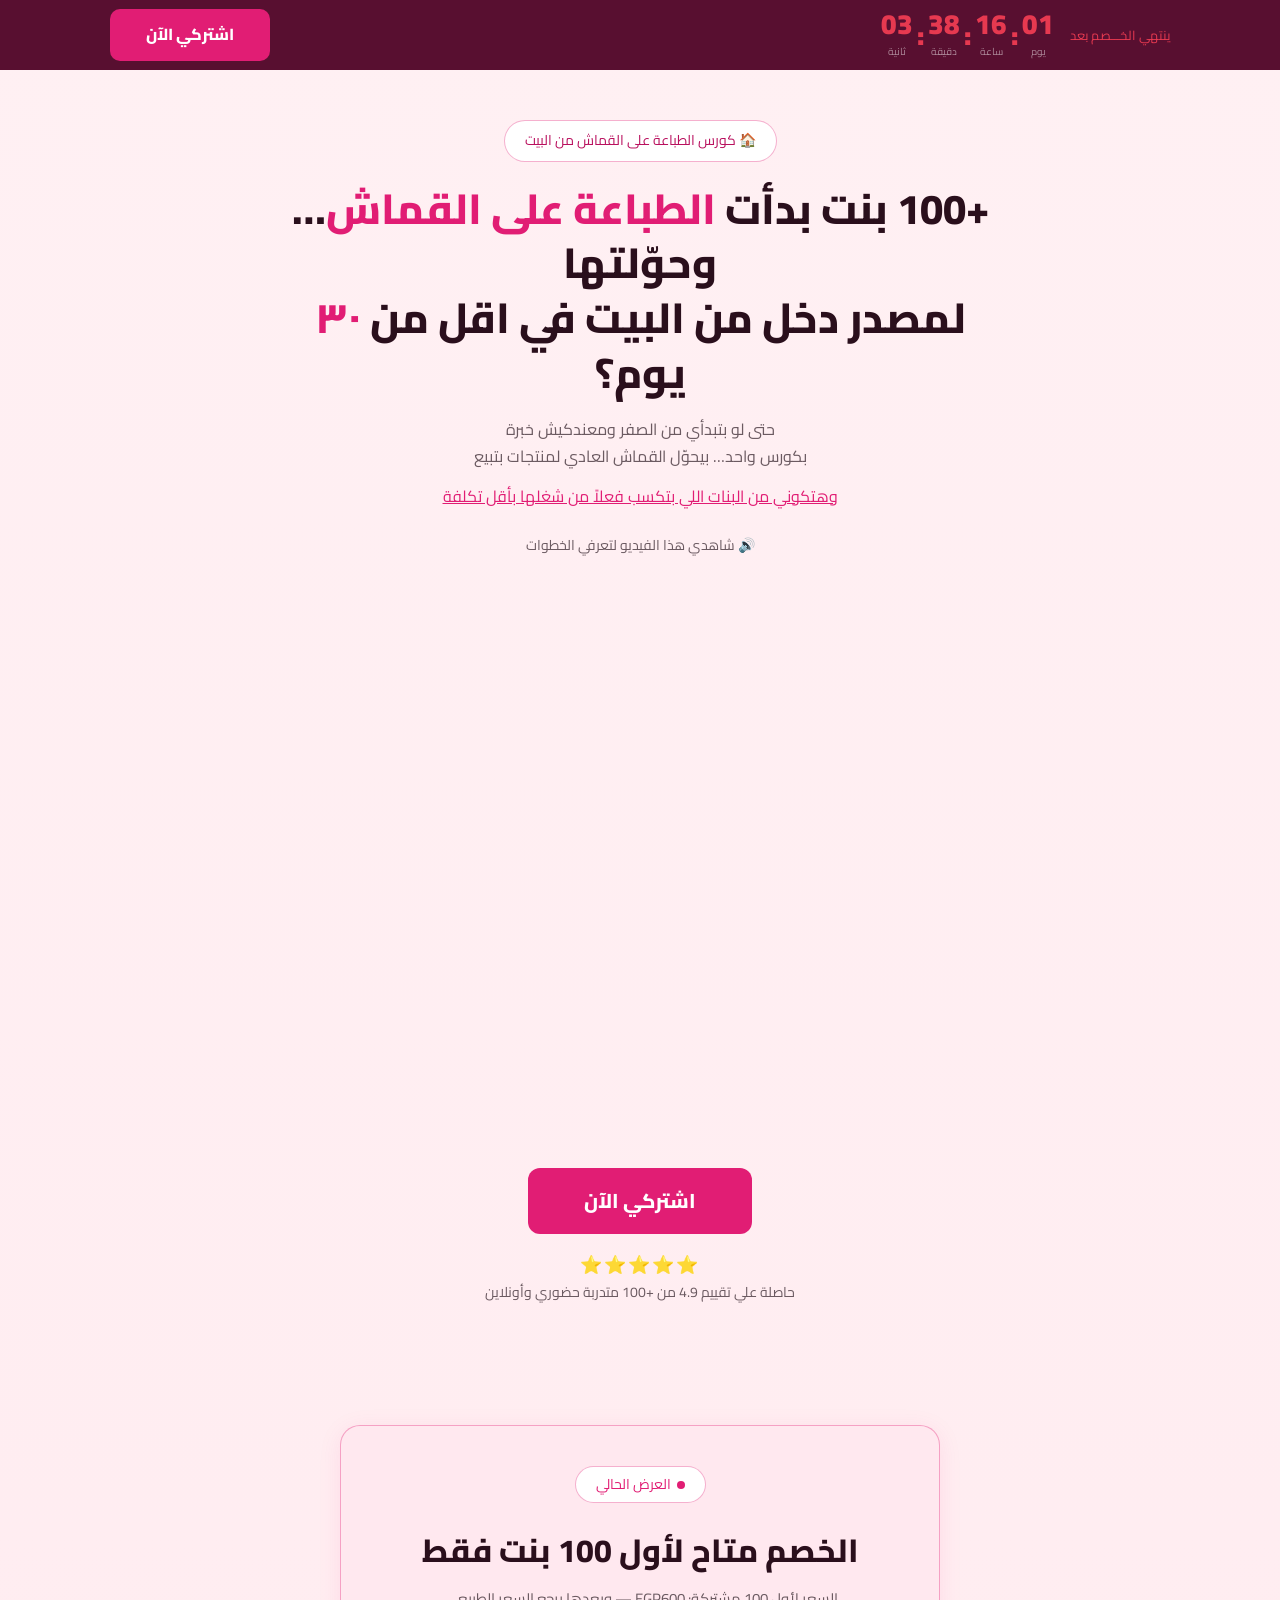
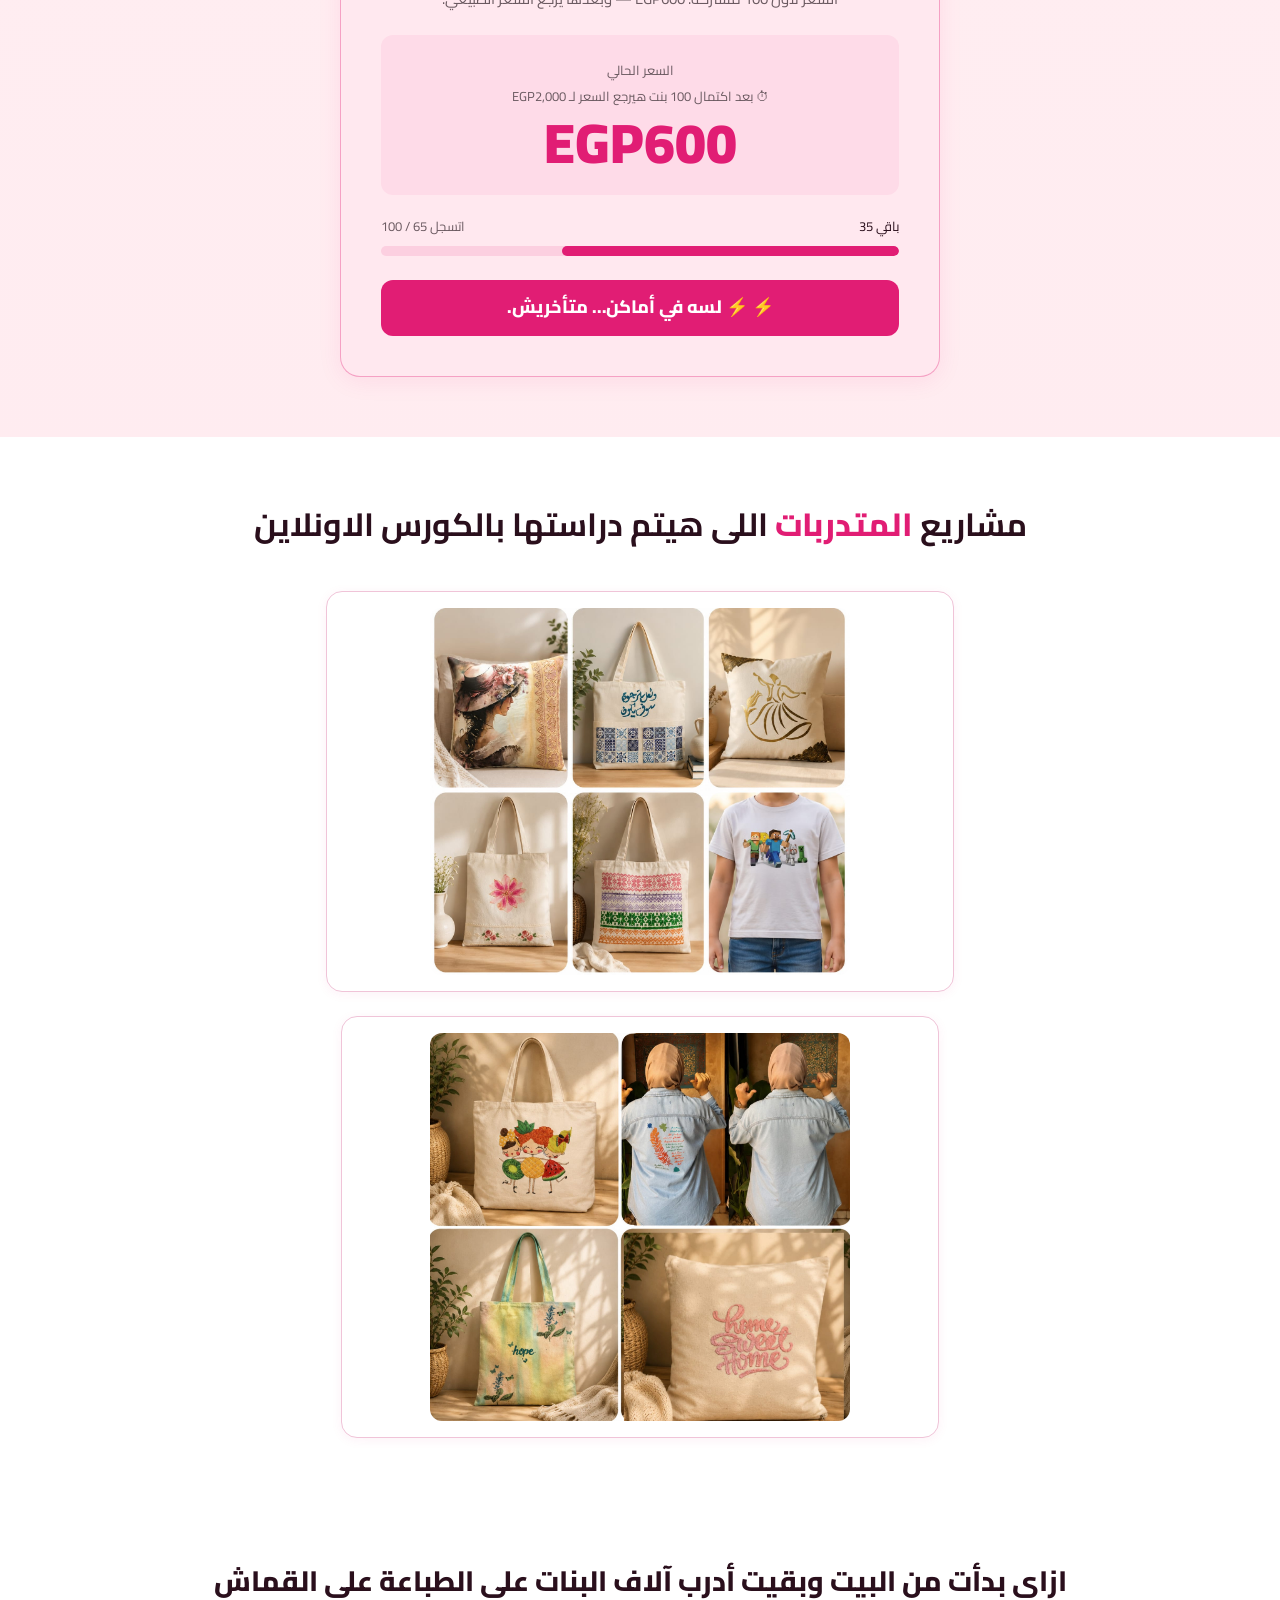
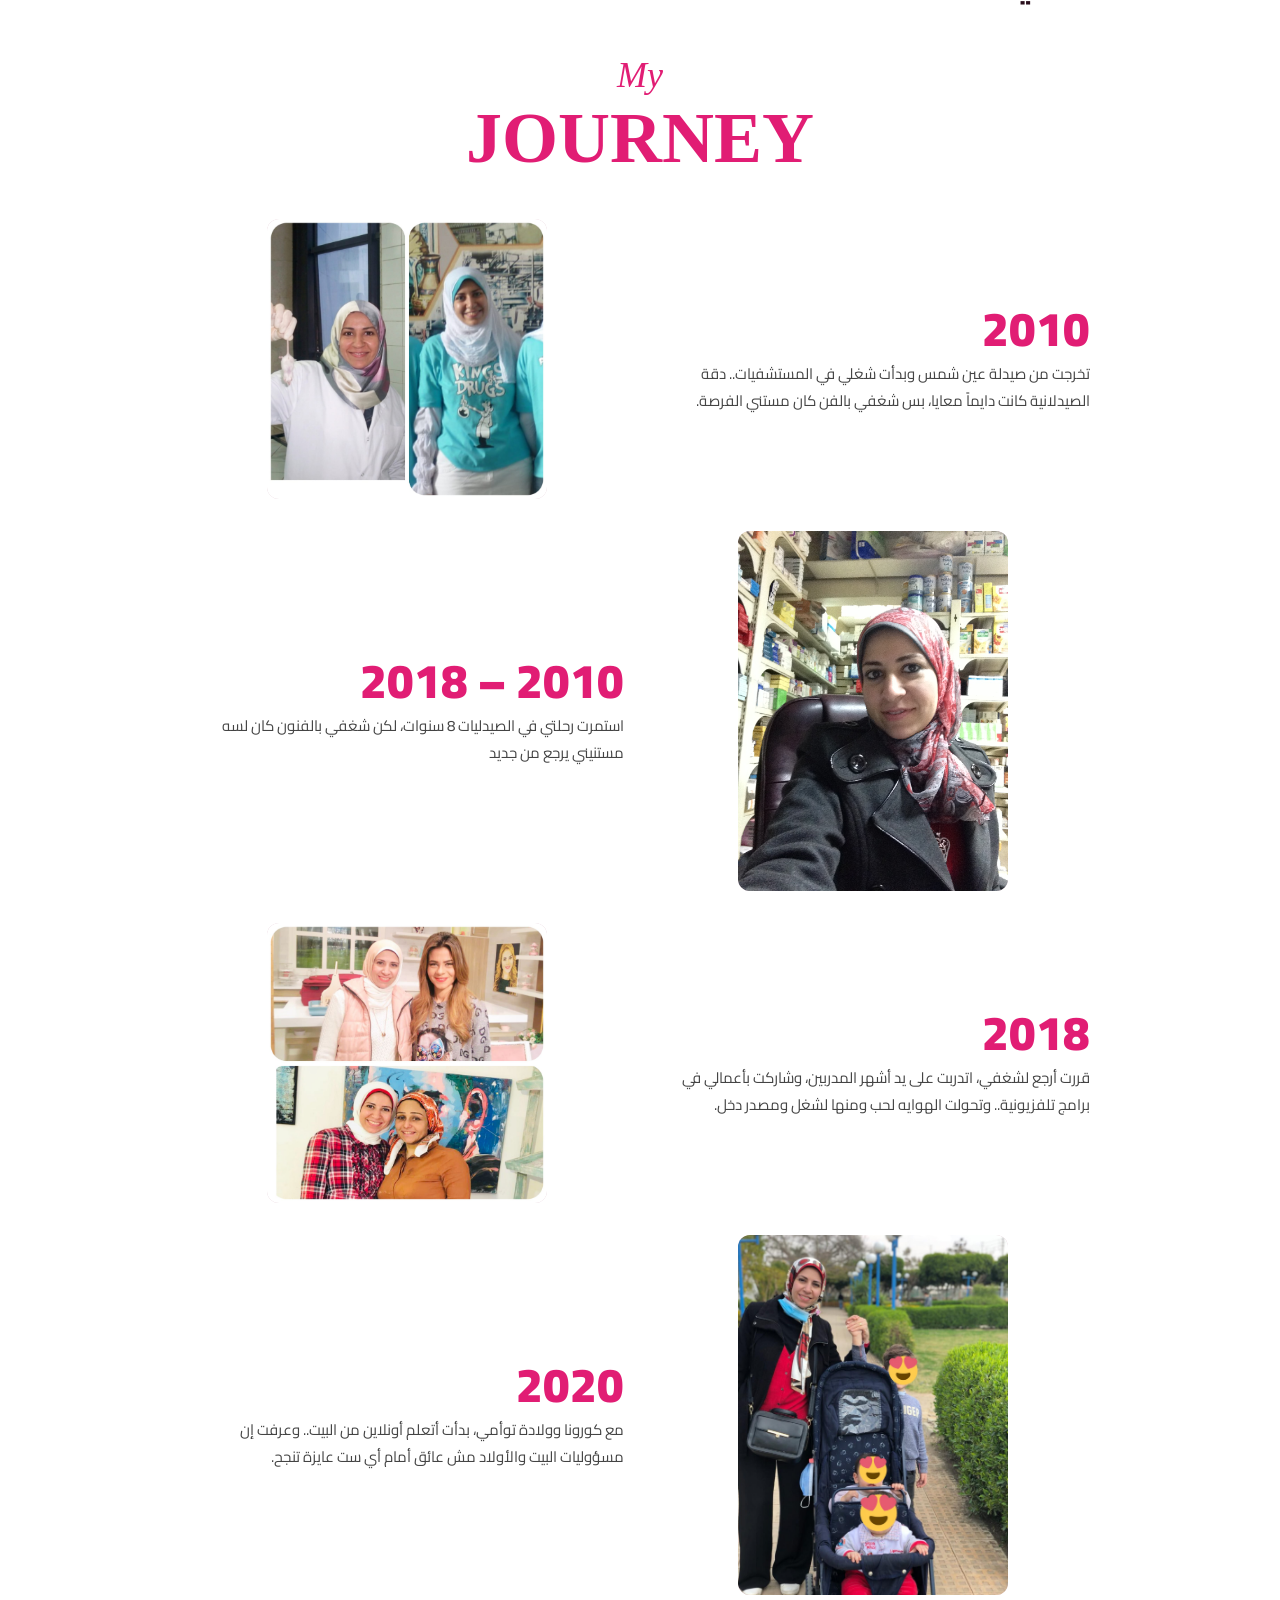
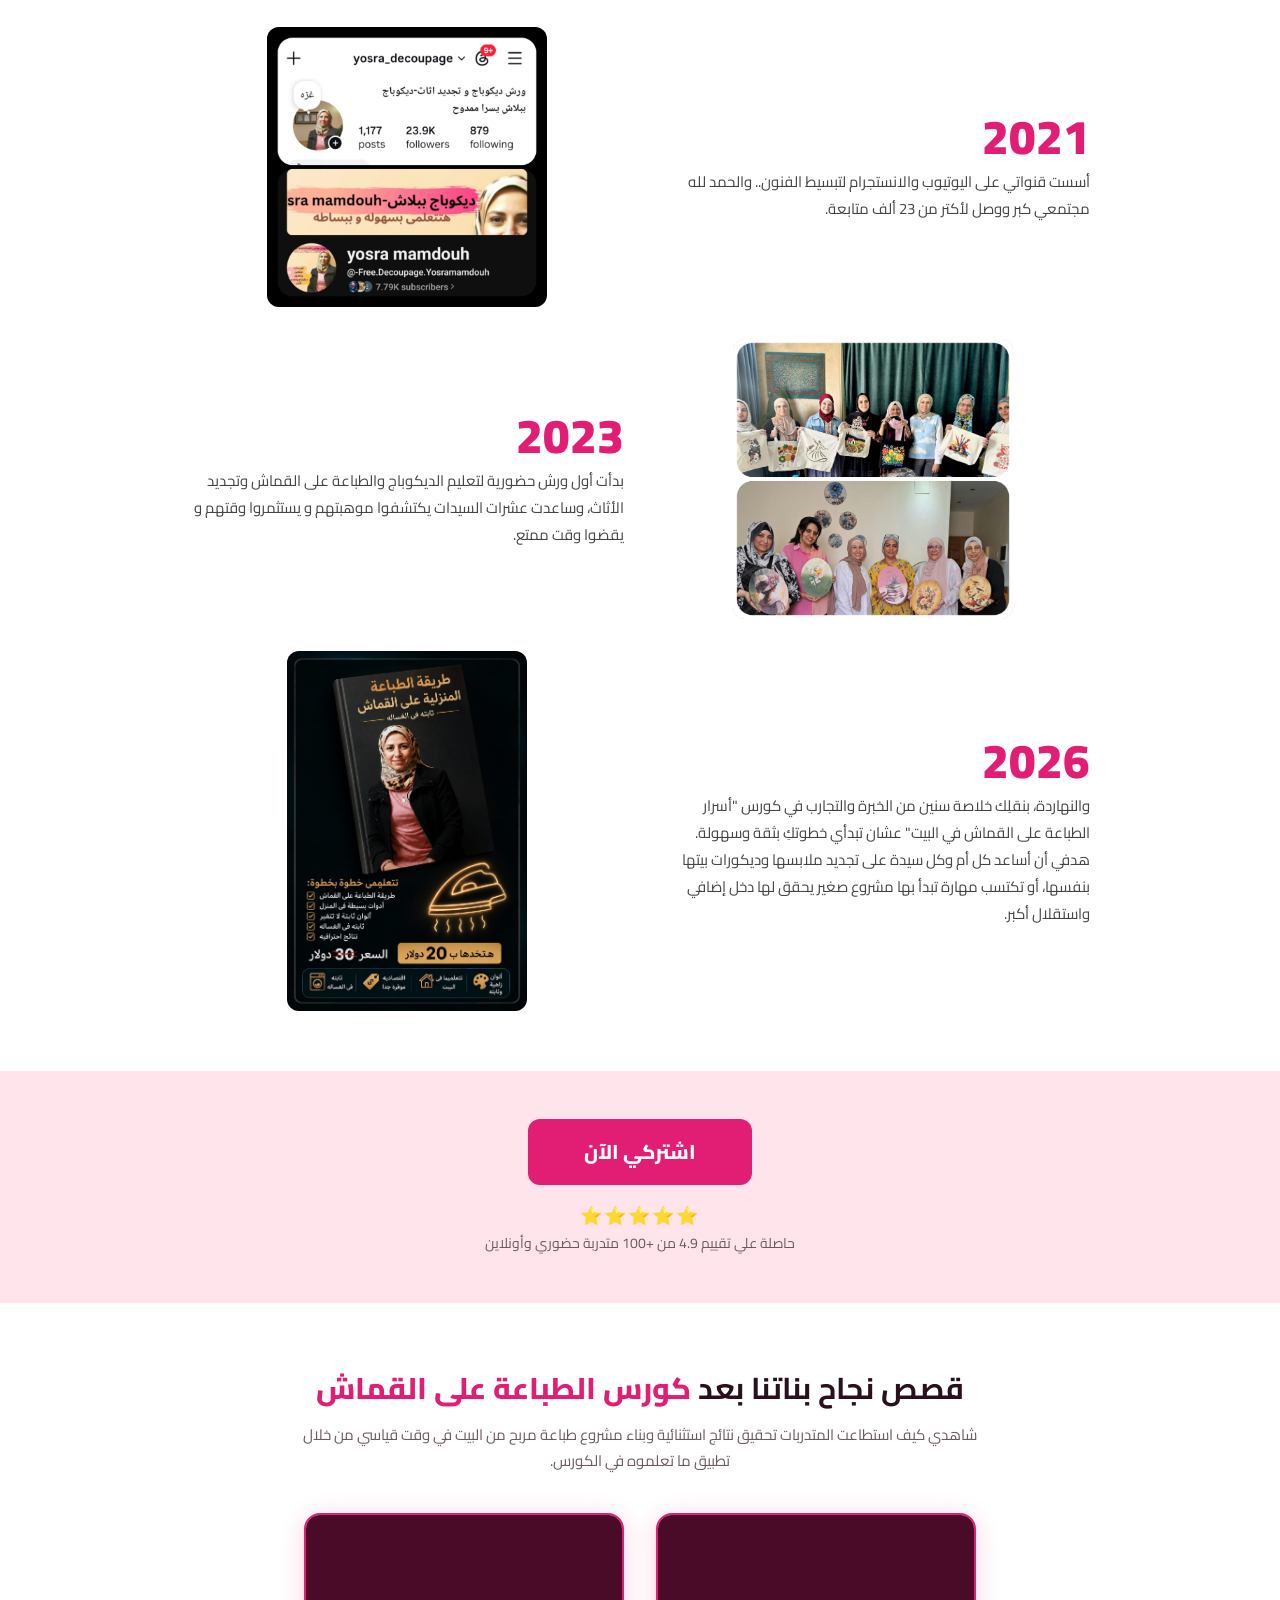
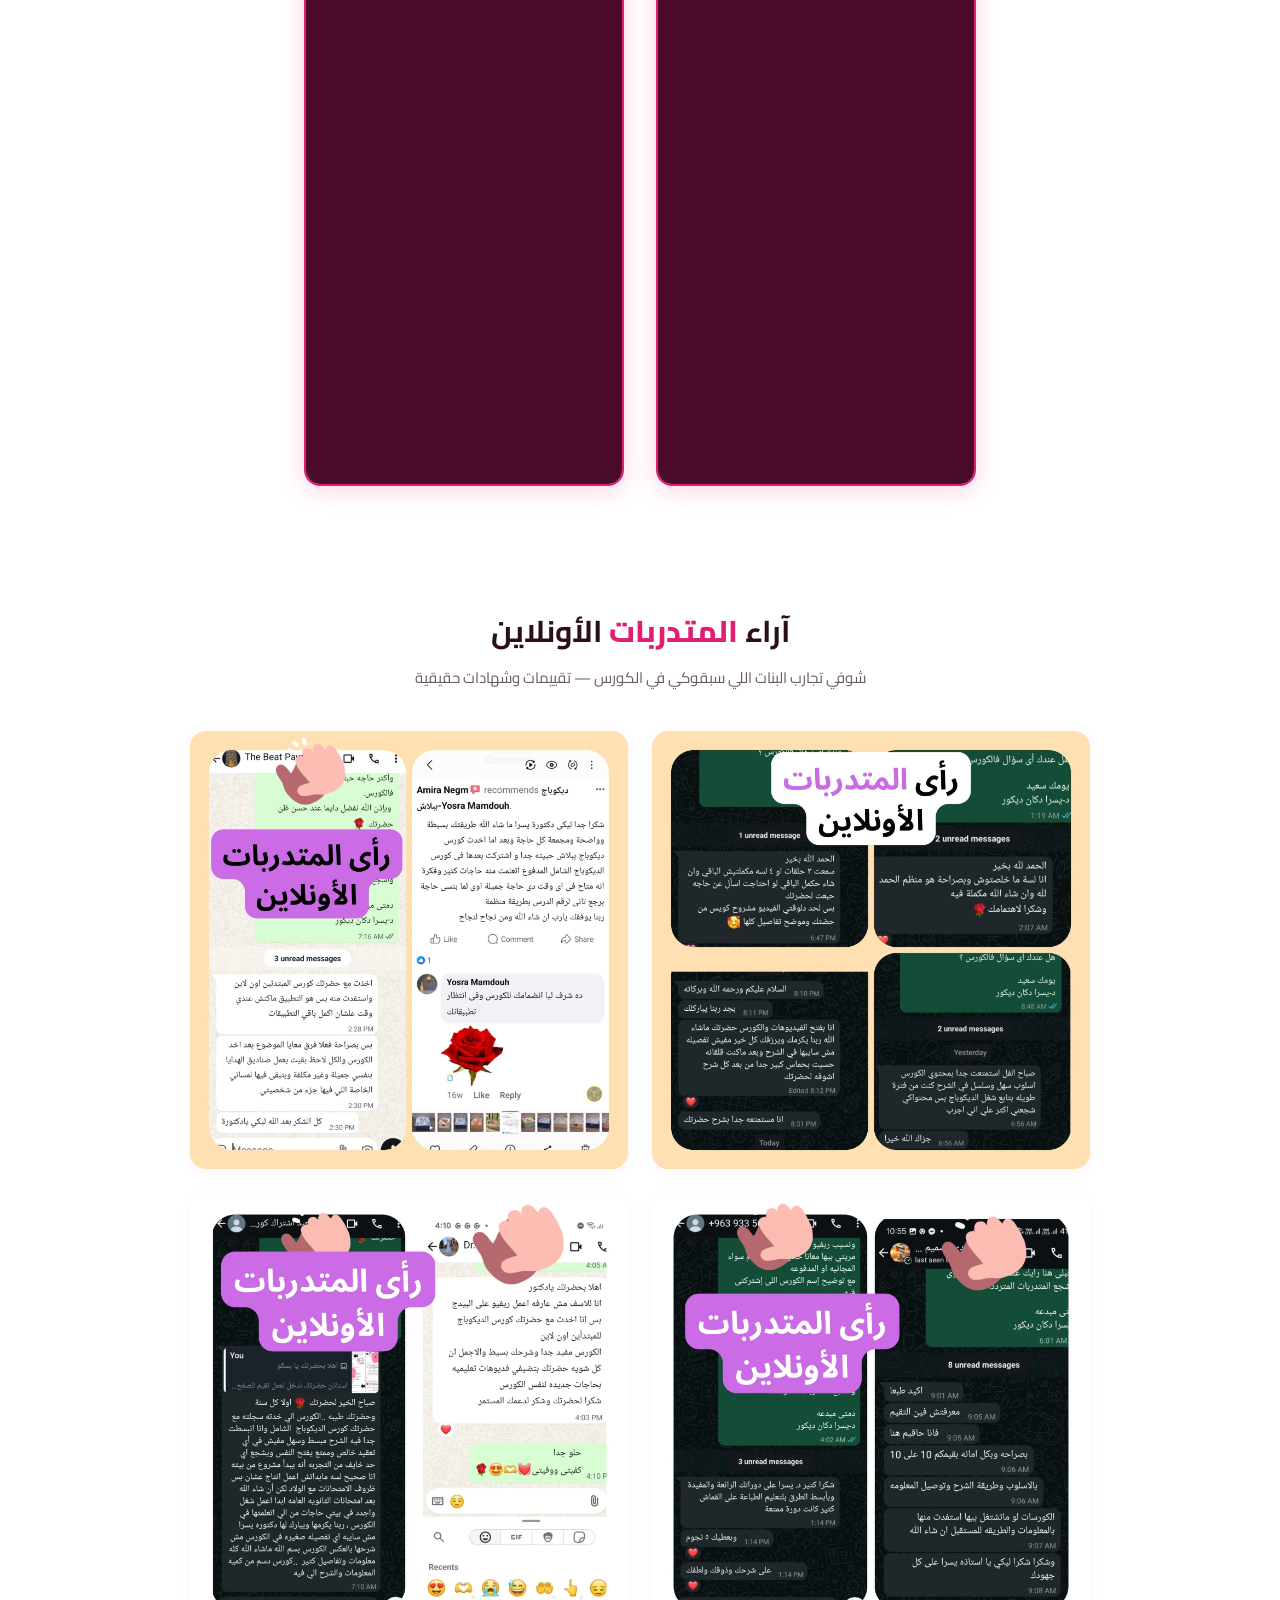
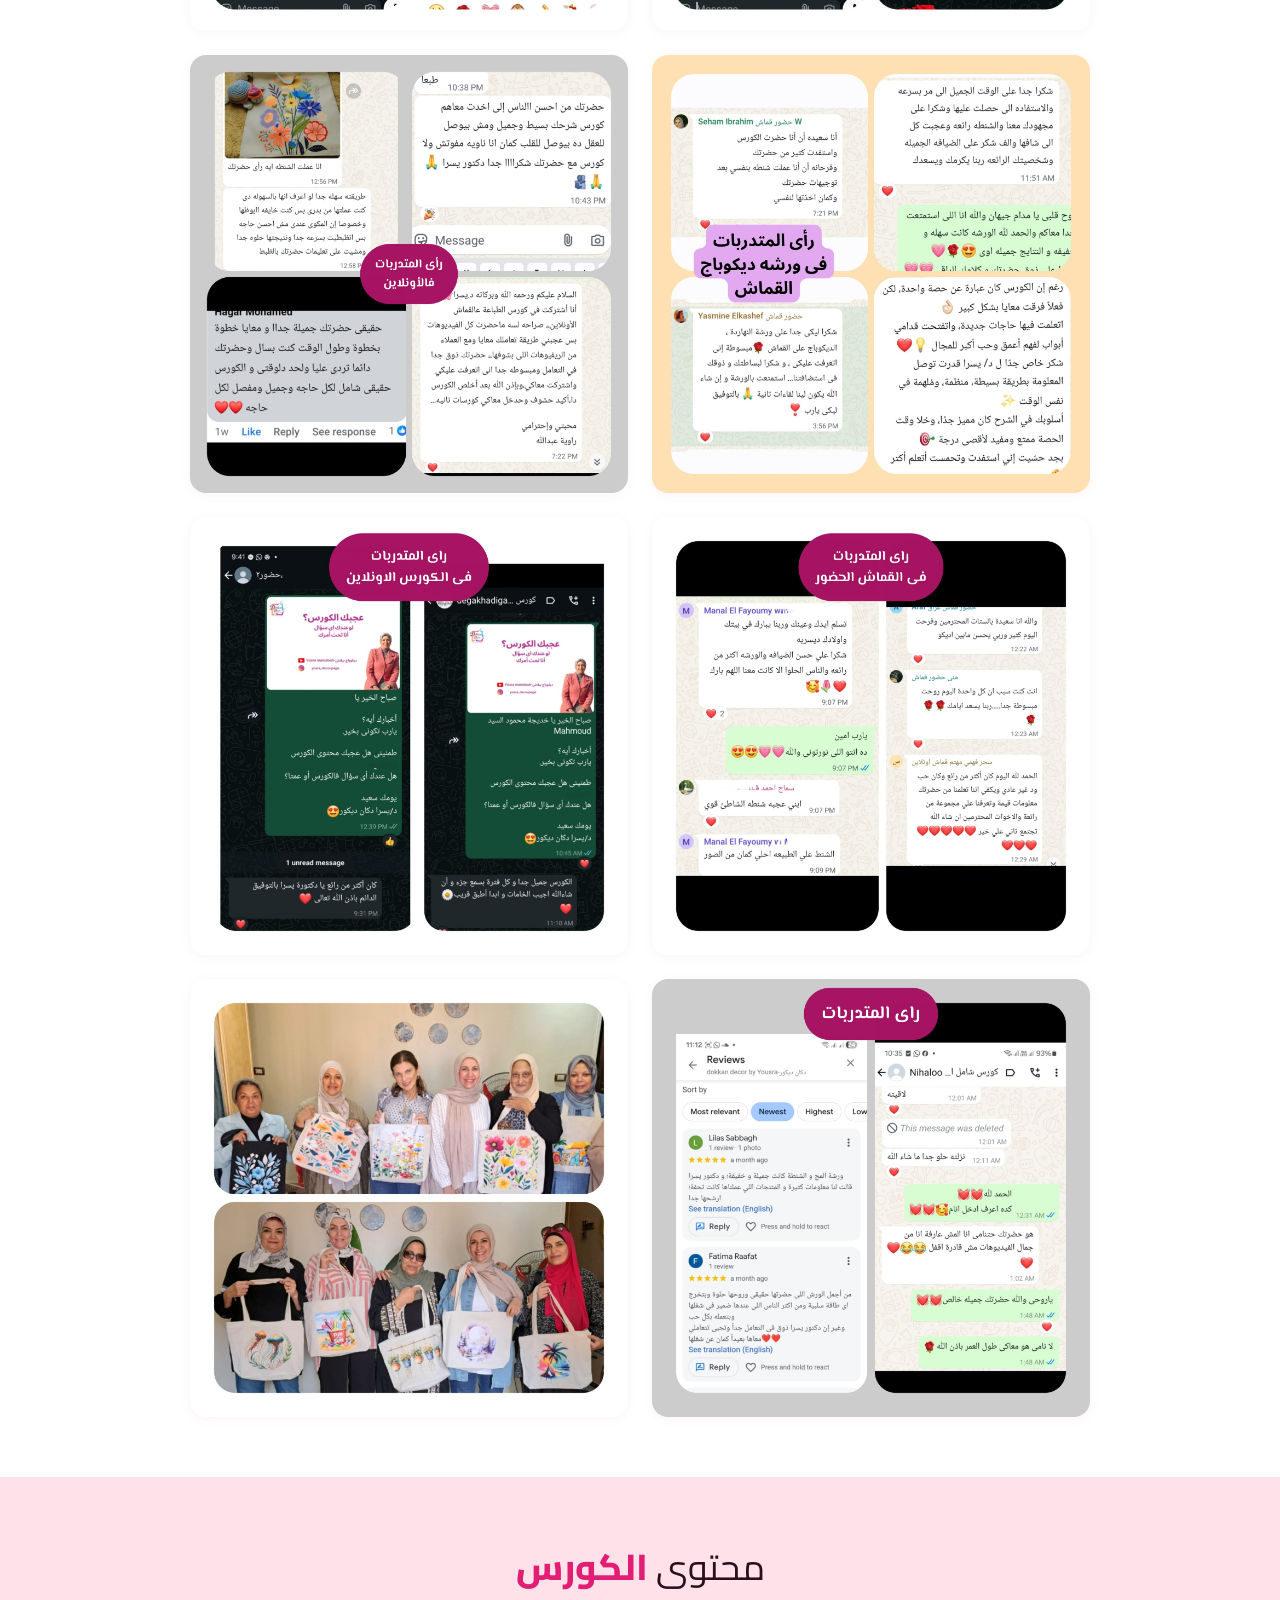
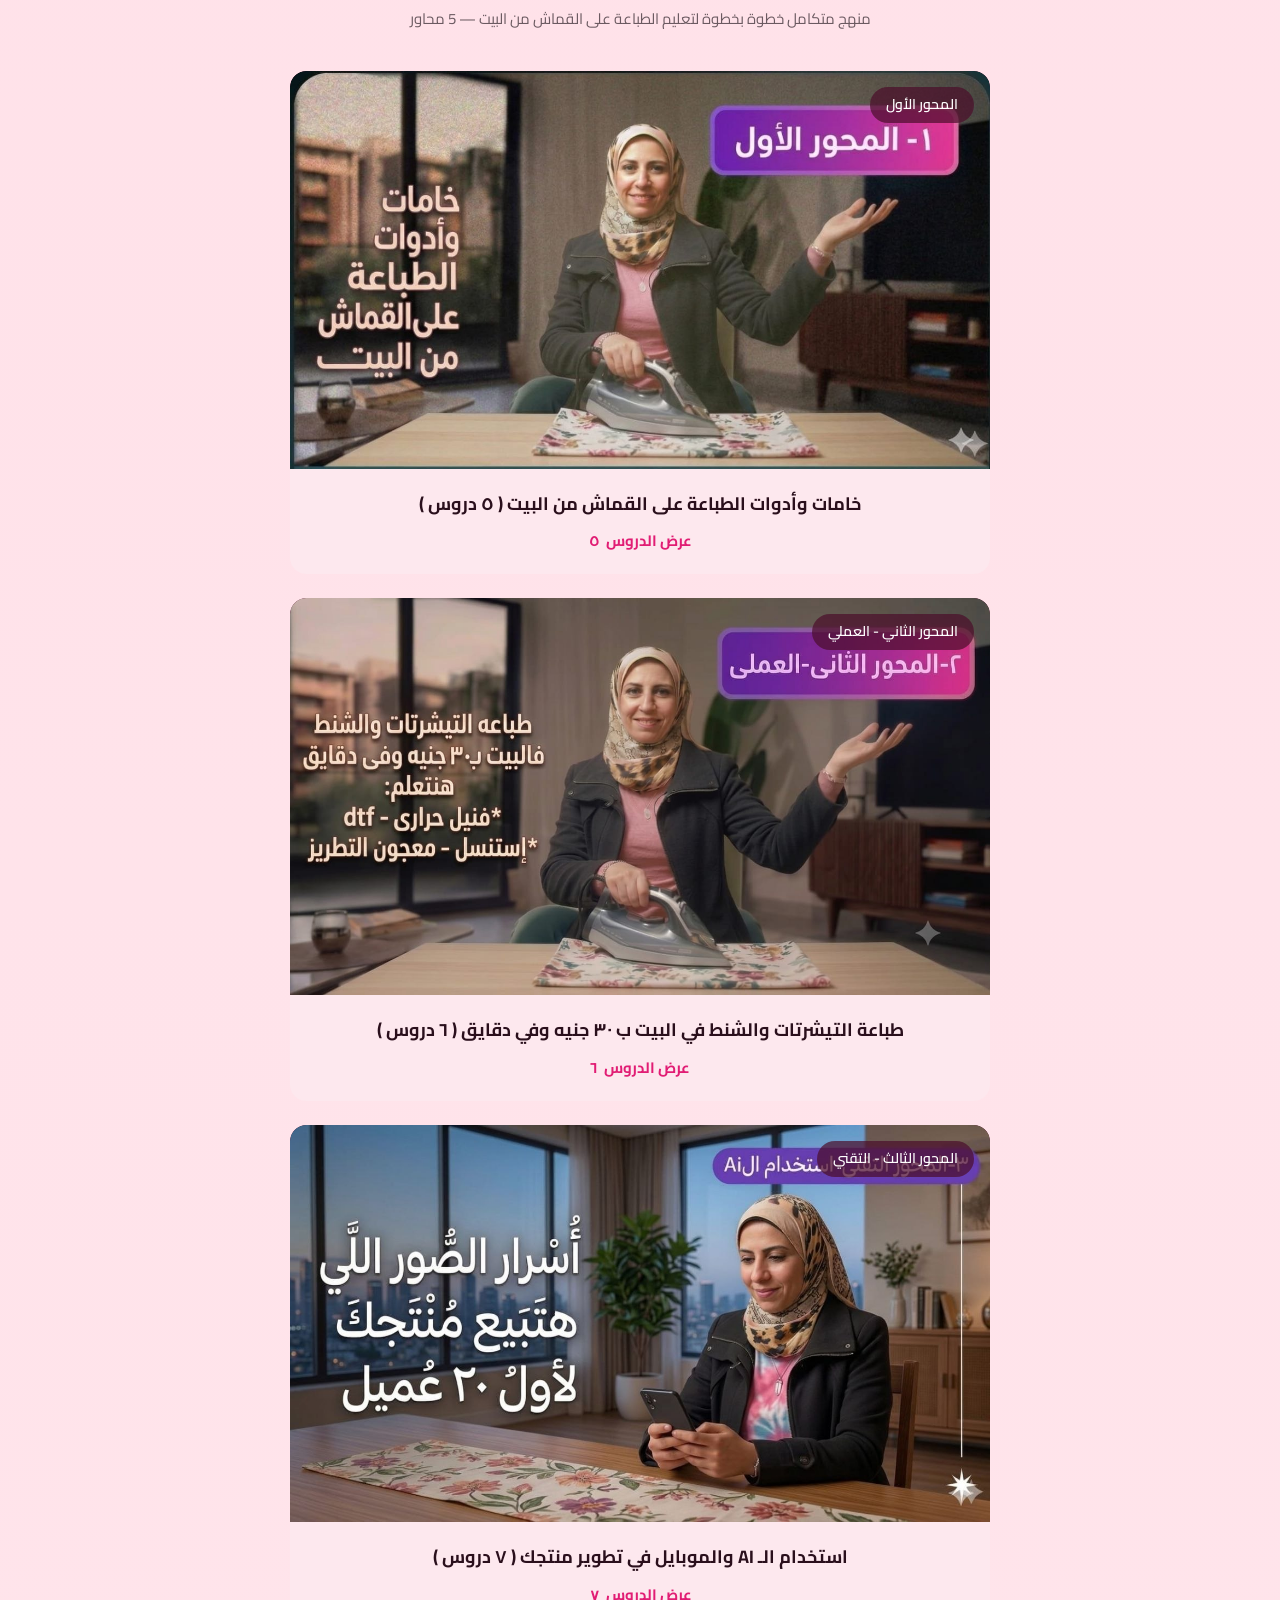
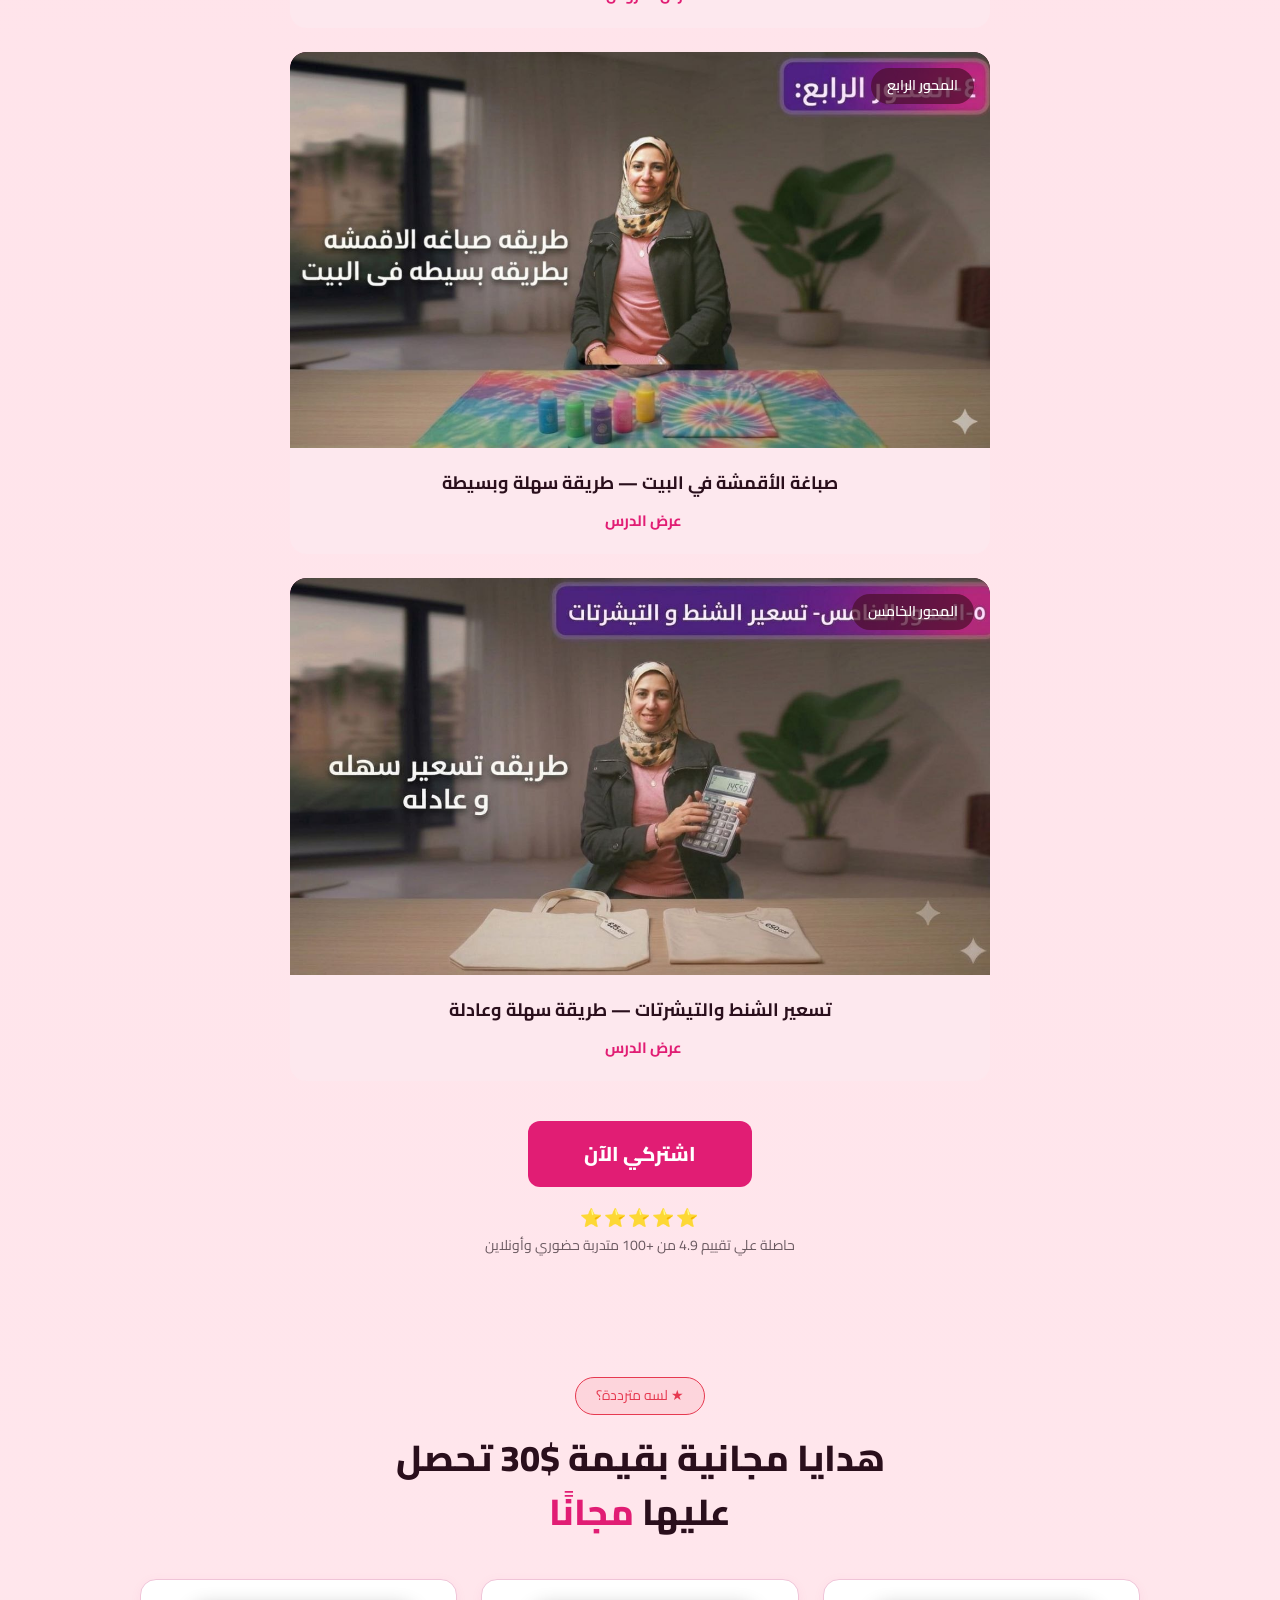
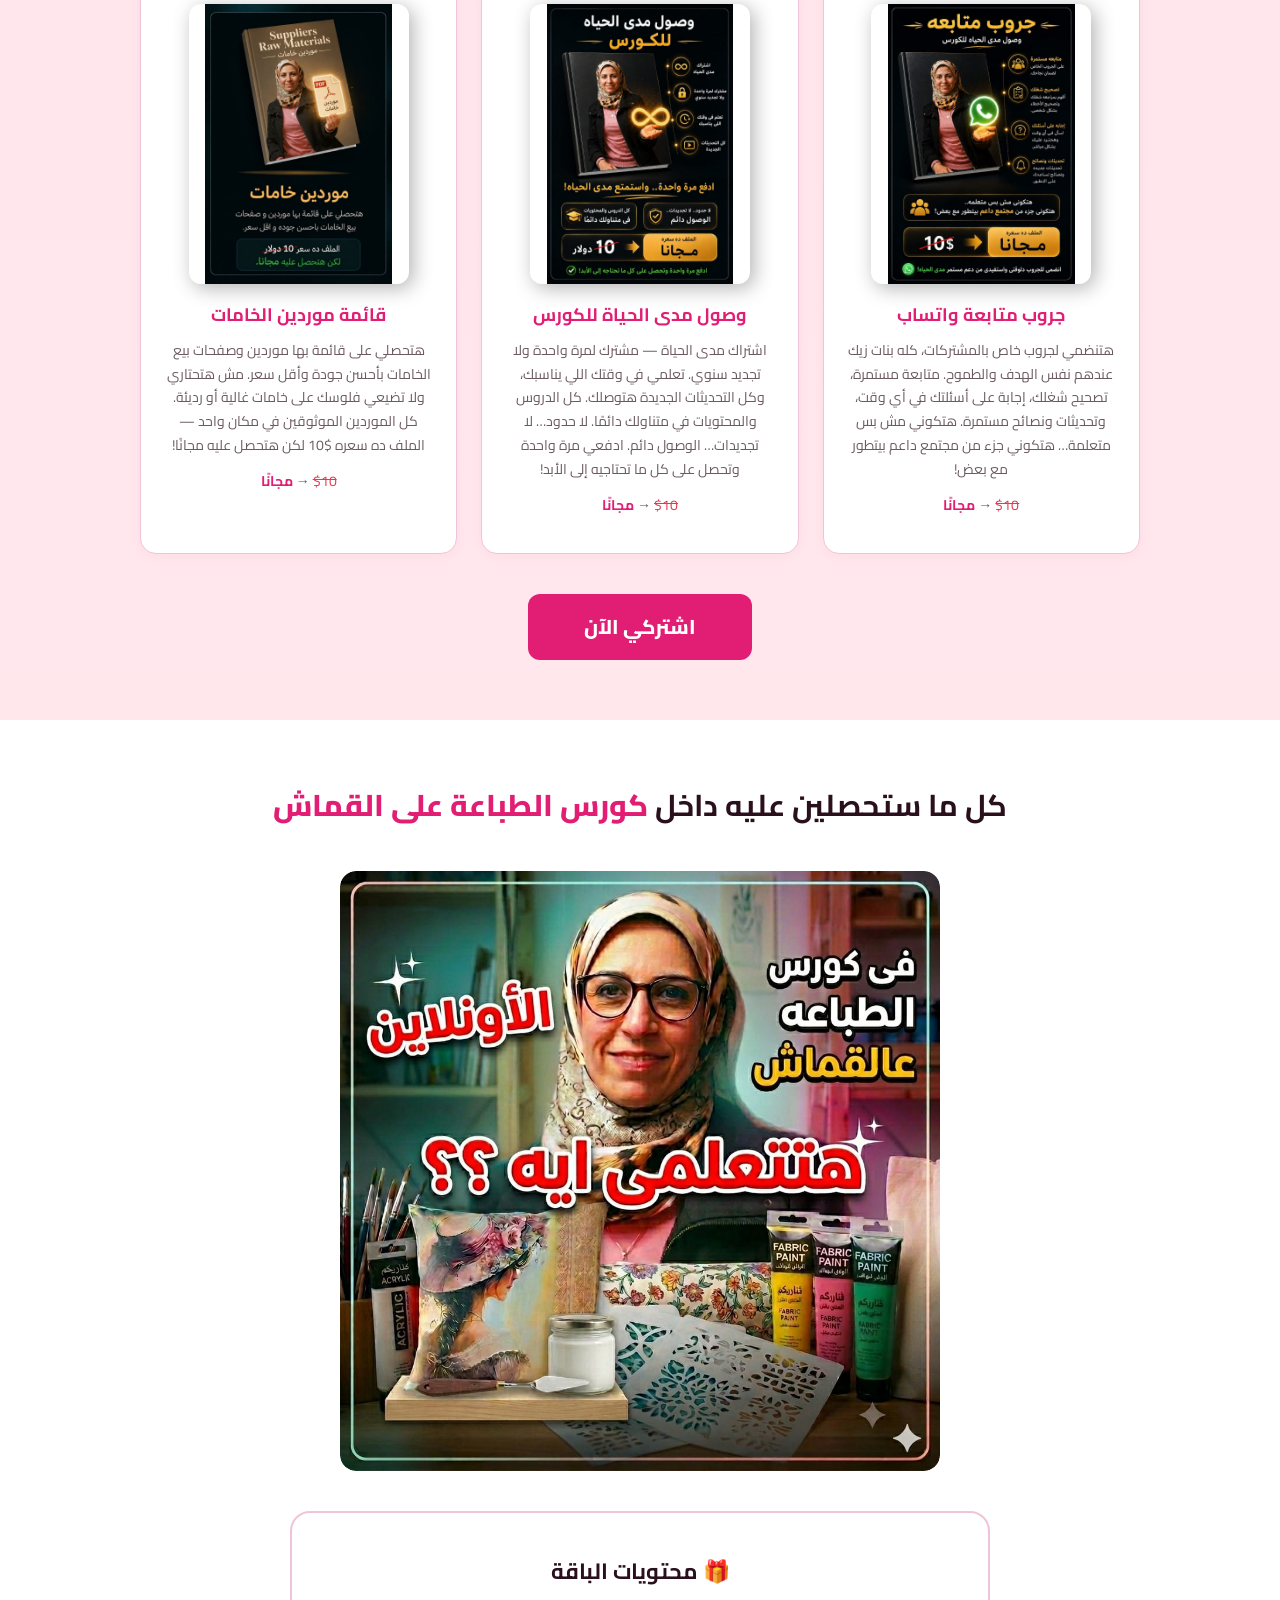
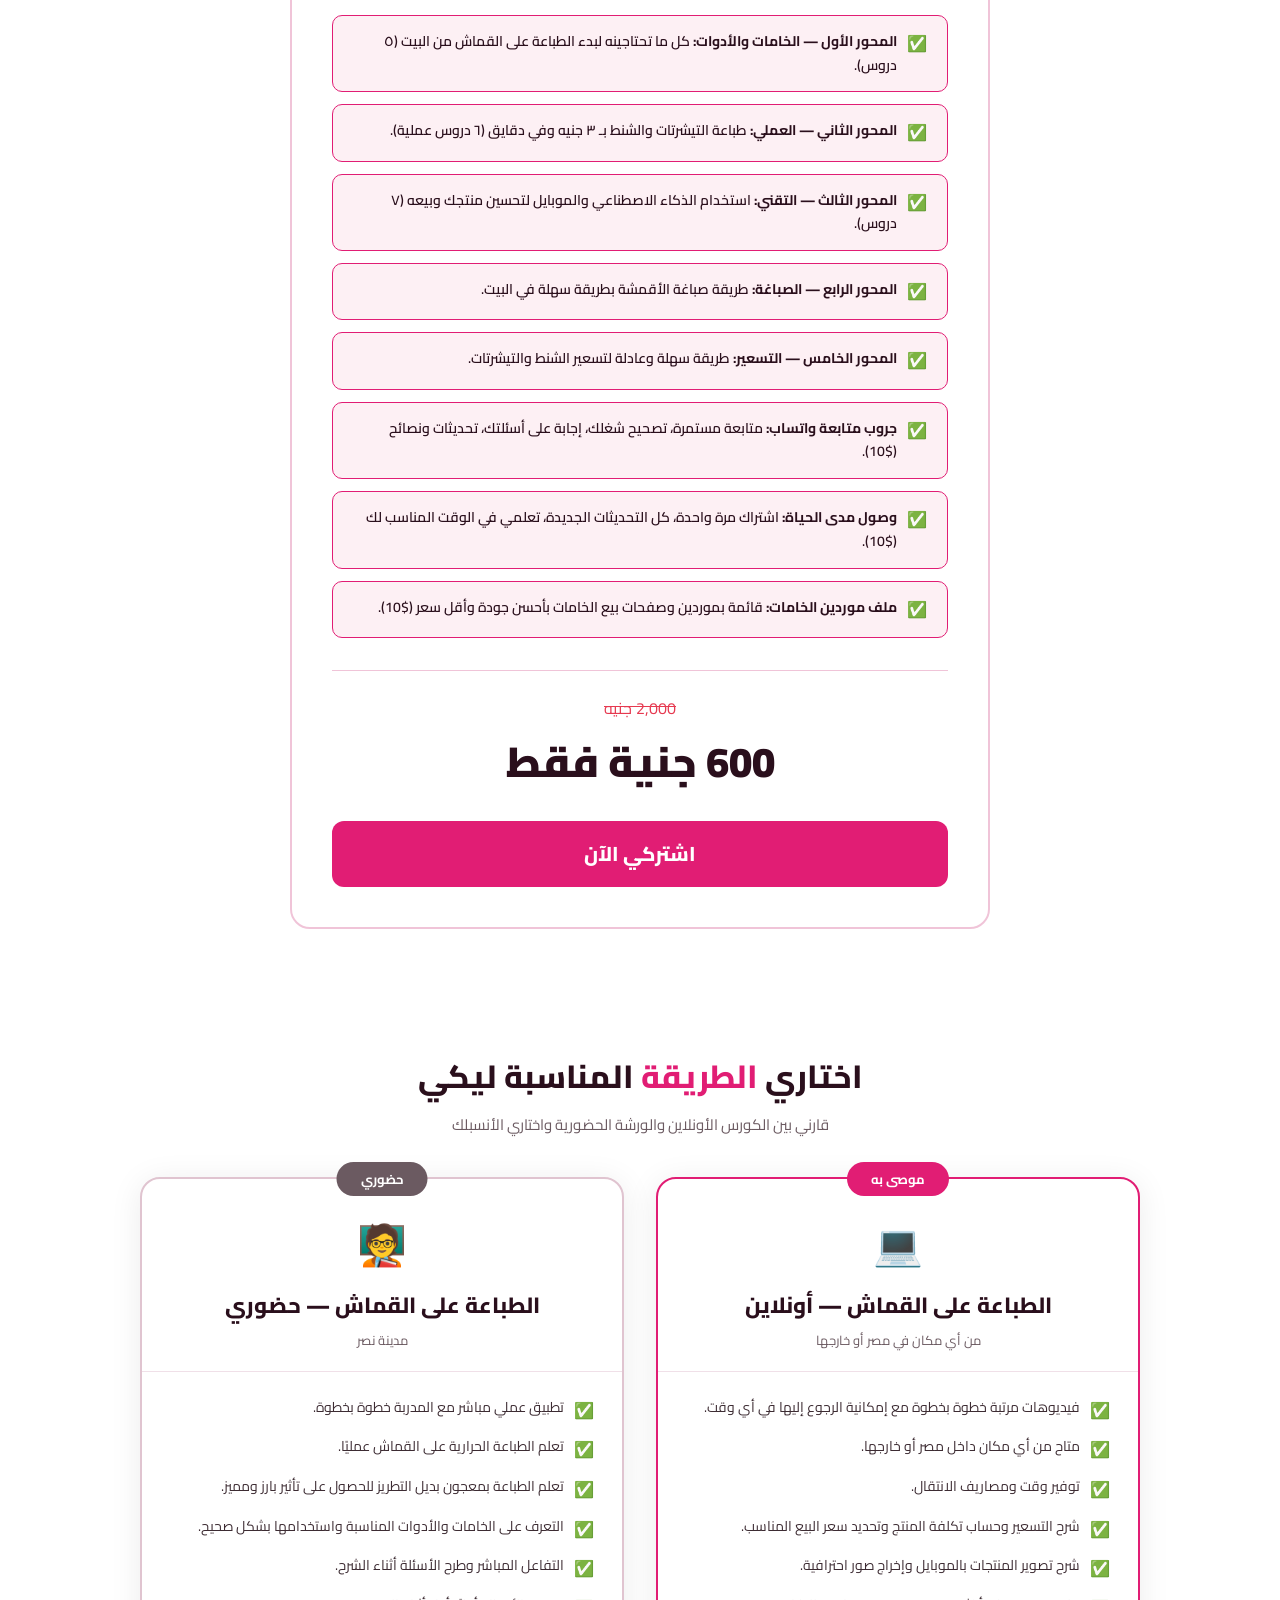
==== commit ddaeebe0: "Update landing page with decoupage upsell, new assets, and checkout. Add journey/review/decoupage im" ====
--- a/web/index.html
+++ b/web/index.html
@@ -6,57 +6,74 @@
 <title>Dokkan Decor — كورس الطباعة على القماش من البيت</title>
 <link href="https://fonts.googleapis.com/css2?family=Cairo:wght@400;600;700;800;900&display=swap" rel="stylesheet">
 <style>
-/* ======== RESET & GLOBAL ======== */
+/* ======== RESET & DESIGN TOKENS ======== */
 *,*::before,*::after{margin:0;padding:0;box-sizing:border-box}
 html{scroll-behavior:smooth}
 body{
   font-family:'Cairo',sans-serif;
-  background:linear-gradient(180deg,#0a1a15 0%,#0d2218 40%,#0a1a15 100%);
-  color:#fff;line-height:1.7;overflow-x:hidden;
+  background:linear-gradient(180deg,#fff0f3 0%,#ffe0e8 40%,#fff0f3 100%);
+  color:#2a0f1c;line-height:1.7;overflow-x:hidden;
 }
 img{max-width:100%;display:block}
 a{text-decoration:none;color:inherit}
 ul{list-style:none}
 
 :root{
-  --green:#00e676;--green-dark:#00b359;--green-accent:#4ade80;
-  --green-card:rgba(0,230,118,0.3);--red:#ff3b30;--yellow:#ffd700;
-  --white:#fff;--off-white:#e8e8e8;--gray:#aaa;
-  --card-bg:rgba(255,255,255,0.04);--page-bg:#0a1a15;
-  --radius-card:16px;--radius-btn:10px;--max-width:1100px;
+  --rose-primary:#e11d74;
+  --rose-dark:#b9105e;
+  --rose-light:#ff6fa5;
+  --magenta:#c2185b;
+  --red-accent:#e63950;
+  --blush-bg-1:#fff0f3;
+  --blush-bg-2:#ffe0e8;
+  --blush-bg-3:#ffe8ef;
+  --rose-card-border:rgba(225,29,116,0.35);
+  --stars-color:#e11d74;
+  --white:#ffffff;
+  --dark-text:#2a0f1c;
+  --gray-text:#6b5a61;
+  --card-bg:rgba(225,29,116,0.04);
+  --card-bg-light:#fde8ee;
+  --page-bg:linear-gradient(180deg,#fff0f3 0%,#ffe0e8 40%,#fff0f3 100%);
+  --font:'Cairo',sans-serif;
+  --max-width:1100px;
+  --radius-card:16px;
+  --radius-btn:10px;
 }
 
 .container{max-width:var(--max-width);margin:0 auto;padding:0 20px;width:100%}
 
+/* CTA Button */
 .cta-btn{
-  display:inline-block;background:var(--green);color:#000;font-weight:800;
+  display:inline-block;background:var(--rose-primary);color:#fff;font-weight:800;
   font-size:18px;padding:14px 48px;border-radius:var(--radius-btn);border:none;
   cursor:pointer;transition:background .3s;font-family:inherit;text-align:center;
 }
-.cta-btn:hover{background:var(--green-dark)}
+.cta-btn:hover{background:var(--rose-dark)}
 .cta-btn--lg{font-size:20px;padding:16px 56px;border-radius:12px}
 .cta-btn--block{display:block;width:100%}
 .cta-btn--xl{height:56px;font-size:18px;display:flex;align-items:center;justify-content:center;border-radius:12px}
 
-.stars{color:var(--yellow);font-size:18px;letter-spacing:2px}
+/* Stars */
+.stars{color:var(--stars-color);font-size:18px;letter-spacing:2px}
 .avatars-row{display:flex;align-items:center;justify-content:center;margin-bottom:8px}
-.avatar-circle{width:40px;height:40px;border-radius:50%;background:#333;border:2px solid #0a1a15;margin-left:-10px}
-.avatar-circle:first-child{margin-left:0}
-.rating-text{color:#fff;font-size:14px}
+.avatar-circle{width:40px;height:40px;border-radius:50%;background:#e0c4d0;border:2px solid #fff;margin-right:-10px;flex-shrink:0}
+.avatar-circle:first-child{margin-right:0}
+.rating-text{color:var(--gray-text);font-size:14px}
 
 /* ======== NAVBAR ======== */
 .navbar{
-  position:fixed;top:0;left:0;right:0;z-index:9999;background:#000;
+  position:fixed;top:0;left:0;right:0;z-index:9999;background:#580f30;
   height:70px;display:flex;align-items:center;
 }
 .navbar .container{display:flex;align-items:center;justify-content:space-between;gap:8px}
 .navbar-left{display:flex;align-items:center;gap:16px}
-.timer-label{font-size:13px;color:var(--red);white-space:nowrap}
+.timer-label{font-size:13px;color:var(--red-accent);white-space:nowrap}
 .timer-blocks{display:flex;align-items:center;gap:4px}
 .timer-block{text-align:center}
-.timer-num{font-size:28px;font-weight:900;color:var(--red);line-height:1;font-variant-numeric:tabular-nums}
-.timer-num-label{font-size:10px;color:var(--gray);display:block}
-.timer-colon{font-size:28px;font-weight:900;color:var(--red);line-height:1}
+.timer-num{font-size:28px;font-weight:900;color:var(--red-accent);line-height:1;font-variant-numeric:tabular-nums}
+.timer-num-label{font-size:10px;color:rgba(255,255,255,0.5);display:block}
+.timer-colon{font-size:28px;font-weight:900;color:var(--red-accent);line-height:1}
 .navbar .cta-btn{padding:12px 36px;font-size:16px;white-space:nowrap}
 
 /* ======== SECTIONS ======== */
@@ -66,121 +83,98 @@
 .hero{padding-top:120px}
 .hero-content{max-width:700px;margin:0 auto;text-align:center}
 .hero-badge{
-  display:inline-block;border:1px solid rgba(255,255,255,0.2);
-  padding:8px 20px;border-radius:50px;font-size:14px;margin-bottom:20px
-}
-.hero-title{font-size:42px;font-weight:800;line-height:1.3;margin-bottom:16px}
-.hero-title .green{color:var(--green)}
-.hero-sub{font-size:16px;color:#ccc;margin-bottom:12px}
-.hero-link-text{color:var(--green);text-decoration:underline;font-size:16px;margin-bottom:24px}
-.hero-video-label{font-size:14px;color:var(--gray);margin-bottom:16px}
-
-.vsl-wrapper{max-width:900px;margin:0 auto 24px;border-radius:16px;overflow:hidden;position:relative}
-.vsl-iframe-wrap{position:relative;padding-bottom:56.25%;height:0}
-.vsl-iframe-wrap iframe{
-  position:absolute;top:0;left:0;width:100%;height:100%;
-  border:0;border-radius:16px;
-}
+  display:inline-block;background:#fff;border:1px solid var(--rose-card-border);
+  padding:8px 20px;border-radius:50px;font-size:14px;color:var(--rose-dark);margin-bottom:20px
+}
+.hero-title{font-size:42px;font-weight:800;line-height:1.3;margin-bottom:16px;color:var(--dark-text)}
+.hero-title .rose{color:var(--rose-primary)}
+.hero-sub{font-size:16px;color:var(--gray-text);margin-bottom:12px}
+.hero-link-text{color:var(--rose-primary);text-decoration:underline;font-size:16px;margin-bottom:24px;cursor:default}
+.hero-video-label{font-size:14px;color:var(--gray-text);margin-bottom:16px}
+
+/* VSL Player Placeholder */
+.vsl-wrapper{max-width:1000px;margin:0 auto 24px;border-radius:12px;overflow:hidden;position:relative}
+.vsl-placeholder{
+  height:500px;background:#4a0b28;position:relative;display:flex;
+  align-items:center;justify-content:center;flex-direction:column
+}
+.vsl-sound-pill{
+  position:absolute;top:16px;right:16px;
+  background:rgba(0,0,0,0.65);color:#fff;padding:6px 14px;
+  border-radius:20px;font-size:13px;display:flex;align-items:center;gap:6px;z-index:2
+}
+.vsl-label{color:rgba(255,255,255,0.7);font-size:18px;font-weight:600}
+.vsl-controls{
+  position:absolute;bottom:0;left:0;right:0;height:44px;
+  background:rgba(88,15,48,0.85);display:flex;align-items:center;
+  padding:0 16px;gap:12px;color:#fff;font-size:13px
+}
+.vsl-progress{flex:1;height:4px;background:rgba(255,255,255,0.2);border-radius:2px;position:relative}
+.vsl-progress-fill{position:absolute;top:0;right:0;height:100%;width:30%;background:var(--rose-primary);border-radius:2px}
 
 .hero-cta-wrap{text-align:center;margin-top:8px}
 .hero-cta-wrap .cta-btn{margin-bottom:16px}
 
-/* ======== SECTION A — STUDENT RESULTS CAROUSEL ======== */
-.results{padding-top:40px}
-.results-title{font-size:32px;font-weight:800;text-align:center;line-height:1.4;max-width:700px;margin:0 auto 12px}
-.results-title .green{color:var(--green)}
-.results-sub{text-align:center;color:var(--gray);font-size:16px;max-width:700px;margin:0 auto 40px}
-.results-banner{
-  background:linear-gradient(135deg,#000 0%,#0d2218 100%);padding:40px 20px;text-align:center;margin:40px 0
-}
-.results-banner-text{font-size:36px;font-weight:800;color:var(--green)}
-.carousel-wrap{max-width:1100px;margin:0 auto;position:relative}
-.carousel-viewport{overflow:hidden;margin:0 50px}
-.testimonial-track{display:flex;gap:16px;overflow-x:auto;scroll-behavior:smooth;-webkit-overflow-scrolling:touch;scrollbar-width:none}
-.testimonial-track::-webkit-scrollbar{display:none}
-.testimonial-card{
-  min-width:260px;height:560px;background:#1a1a2e;border-radius:28px;
-  overflow:hidden;box-shadow:0 8px 32px rgba(0,0,0,0.3);position:relative;flex-shrink:0
-}
-.testimonial-card iframe{width:100%;height:100%;border:0;border-radius:28px}
-.testimonial-card-img{width:100%;height:100%;object-fit:cover;border-radius:28px}
-.testimonial-card-inner{
-  background:#1a2a25;font-size:13px;padding:24px 16px;text-align:center;line-height:1.9;
-  display:flex;flex-direction:column;align-items:center;justify-content:center;height:100%
-}
-.carousel-arrow{
-  position:absolute;top:50%;transform:translateY(-50%);width:40px;height:40px;
-  border-radius:50%;background:rgba(255,255,255,0.1);border:none;color:#fff;
-  font-size:24px;cursor:pointer;display:flex;align-items:center;justify-content:center;
-  z-index:10;transition:background .3s
-}
-.carousel-arrow:hover{background:rgba(255,255,255,0.2)}
-.carousel-arrow.prev{right:0}.carousel-arrow.next{left:0}
-.carousel-dots{display:flex;justify-content:center;gap:6px;margin-top:16px;flex-wrap:wrap}
-.carousel-dots .dot{
-  width:10px;height:10px;border-radius:50%;background:rgba(255,255,255,0.2);
-  border:none;cursor:pointer;transition:all .3s
-}
-.carousel-dots .dot.active{background:#ec4899;transform:scale(1.3)}
-.results-cta-wrap{text-align:center;margin-top:40px}
-.results-cta-wrap .cta-btn{margin-bottom:16px}
-
 /* ======== PRICING ======== */
 .pricing-card{
-  max-width:600px;margin:0 auto;border-radius:20px;border:1px solid var(--green-card);
-  background:rgba(0,230,118,0.05);padding:40px;text-align:center
+  max-width:600px;margin:0 auto;border-radius:20px;border:1px solid var(--rose-card-border);
+  background:var(--blush-bg-3);padding:40px;text-align:center;
+  box-shadow:0 4px 24px rgba(225,29,116,0.08)
 }
 .pricing-badge{
-  display:inline-flex;align-items:center;gap:6px;border:1px solid var(--green-card);
-  padding:6px 20px;border-radius:50px;font-size:14px;color:var(--green);margin-bottom:20px
-}
-.pricing-badge-dot{width:8px;height:8px;border-radius:50%;background:var(--green)}
-.pricing-title{font-size:32px;font-weight:800;margin-bottom:8px}
-.pricing-sub{color:var(--gray);font-size:15px;margin-bottom:24px}
-.pricing-inner{background:rgba(0,0,0,0.3);border-radius:12px;padding:24px;margin-bottom:20px}
-.pricing-inner-label{font-size:13px;color:var(--gray);margin-bottom:4px}
-.pricing-inner-warn{font-size:13px;color:var(--gray);margin-bottom:8px}
-.pricing-amount{font-size:56px;font-weight:900;color:var(--green);line-height:1}
+  display:inline-flex;align-items:center;gap:6px;background:#fff;border:1px solid var(--rose-card-border);
+  padding:6px 20px;border-radius:50px;font-size:14px;color:var(--rose-primary);margin-bottom:20px
+}
+.pricing-badge-dot{width:8px;height:8px;border-radius:50%;background:var(--rose-primary)}
+.pricing-title{font-size:32px;font-weight:800;margin-bottom:8px;color:var(--dark-text)}
+.pricing-sub{color:var(--gray-text);font-size:15px;margin-bottom:24px}
+.pricing-inner{background:rgba(225,29,116,0.06);border-radius:12px;padding:24px;margin-bottom:20px}
+.pricing-inner-label{font-size:13px;color:var(--gray-text);margin-bottom:4px}
+.pricing-inner-warn{font-size:13px;color:var(--gray-text);margin-bottom:8px}
+.pricing-amount{font-size:56px;font-weight:900;color:var(--rose-primary);line-height:1}
 .pricing-bar-row{display:flex;justify-content:space-between;font-size:13px;margin-bottom:8px}
-.pricing-bar-row .white{color:#fff}.pricing-bar-row .gray{color:var(--gray)}
-.pricing-bar{height:10px;border-radius:5px;background:rgba(255,255,255,0.15);overflow:hidden;margin-bottom:24px}
-.pricing-bar-fill{height:100%;width:65%;background:var(--green);border-radius:5px}
-
-/* ======== TESTIMONIALS ======== */
-.experts{background:#fff;color:#111}
-.experts-title{text-align:center;font-size:30px;margin-bottom:40px}
-.experts-title .green{color:#00a651}
-.experts-grid{display:grid;grid-template-columns:repeat(3,1fr);gap:24px}
+.pricing-bar-row .dark{color:var(--dark-text)}
+.pricing-bar-row .gray{color:var(--gray-text)}
+.pricing-bar{height:10px;border-radius:5px;background:rgba(225,29,116,0.12);overflow:hidden;margin-bottom:24px}
+.pricing-bar-fill{height:100%;width:65%;background:var(--rose-primary);border-radius:5px}
+
+/* ======== EXPERTS ======== */
+.experts{background:#fff}
+.experts-title{text-align:center;font-size:32px;margin-bottom:40px;color:var(--dark-text)}
+.experts-title .rose{color:var(--rose-primary);font-weight:800}
+.experts-grid{display:flex;justify-content:center;align-items:flex-start;gap:24px;flex-wrap:wrap}
 .expert-card{
-  background:#fff;border:1px solid #e0e0e0;border-radius:16px;
-  padding:28px;text-align:center;box-shadow:0 2px 12px rgba(0,0,0,0.04)
-}
-.expert-avatar{width:80px;height:80px;border-radius:50%;background:#ddd;margin:0 auto 24px;position:relative;overflow:hidden}
-.expert-avatar img{width:100%;height:100%;object-fit:cover}
+  background:#fff;border:1px solid #f0c4d8;border-radius:16px;
+  padding:16px;text-align:center;box-shadow:0 2px 12px rgba(225,29,116,0.06);
+  display:flex;justify-content:center;align-items:center
+}
+.expert-avatar{width:auto;height:auto;max-width:100%;border-radius:12px;background:transparent;margin:0 auto;overflow:hidden}
+.expert-avatar img{width:auto;height:auto;max-width:min(420px,100%);max-height:520px;object-fit:contain;display:block;margin:0 auto;border-radius:12px}
 .expert-check{
   position:absolute;bottom:0;left:-4px;width:26px;height:26px;border-radius:50%;
   background:#1d9bf0;color:#fff;font-size:14px;display:flex;align-items:center;
   justify-content:center;border:3px solid #fff
 }
-.expert-name{font-size:18px;font-weight:700;margin-bottom:12px}
-.expert-text{font-size:14px;color:#555;text-align:right;line-height:1.8;margin-bottom:16px}
-.expert-stars{color:var(--yellow);font-size:16px}
+.expert-name{font-size:18px;font-weight:700;margin-bottom:12px;color:var(--dark-text)}
+.expert-text{font-size:14px;color:var(--gray-text);text-align:right;line-height:1.8;margin-bottom:16px}
+.expert-stars{color:var(--stars-color);font-size:16px}
 
 /* ======== JOURNEY ======== */
-.journey{background:#fff;color:#111}
-.journey-title{text-align:center;font-size:28px;font-weight:800;margin-bottom:40px;max-width:900px;margin-left:auto;margin-right:auto}
+.journey{background:#fff}
+.journey-title{text-align:center;font-size:28px;font-weight:800;margin-bottom:40px;max-width:900px;margin-left:auto;margin-right:auto;color:var(--dark-text)}
 .journey-graphic{text-align:center;margin-bottom:48px}
-.journey-graphic .my{font-size:36px;color:#00a651;font-style:italic;font-family:Georgia,serif;display:block}
-.journey-graphic .jny{font-size:72px;font-weight:900;color:#00a651;line-height:0.9;font-family:Georgia,serif}
+.journey-graphic .my{font-size:36px;color:var(--rose-primary);font-style:italic;font-family:Georgia,serif;display:block}
+.journey-graphic .jny{font-size:72px;font-weight:900;color:var(--rose-primary);line-height:0.9;font-family:Georgia,serif}
 .journey-list{max-width:900px;margin:0 auto;display:flex;flex-direction:column;gap:32px}
 .journey-item{display:grid;grid-template-columns:1fr 1fr;gap:32px;align-items:center}
 .journey-item.rev .journey-photo{order:-1}
 .journey-photo{
-  width:230px;height:280px;border-radius:12px;overflow:hidden;
-  display:flex;align-items:center;justify-content:center;background:#e0e0e0
-}
-.journey-photo img{width:100%;height:100%;object-fit:cover}
-.journey-year{font-size:48px;font-weight:900;color:#00a651;line-height:1;margin-bottom:8px}
+  width:auto;height:auto;max-width:100%;border-radius:12px;overflow:hidden;
+  display:flex;align-items:center;justify-content:center;background:#e0c4d0;
+  justify-self:center;margin:0 auto
+}
+.journey-photo img{width:auto;height:auto;max-width:280px;max-height:360px;object-fit:contain;display:block}
+.journey-year{font-size:48px;font-weight:900;color:var(--rose-primary);line-height:1;margin-bottom:8px}
 .journey-text{font-size:15px;color:#444;line-height:1.8}
 
 /* ======== CTA STRIP ======== */
@@ -188,52 +182,54 @@
 .cta-strip .cta-btn{margin-bottom:16px}
 
 /* ======== SUCCESS STORIES ======== */
-.success{background:#fff;color:#111}
-.success-title{text-align:center;font-size:30px;margin-bottom:8px}
-.success-title .green{color:#00a651;font-weight:800}
-.success-sub{text-align:center;color:#666;font-size:15px;max-width:700px;margin:0 auto 40px}
-.success-grid{display:grid;grid-template-columns:repeat(3,1fr);gap:16px}
-.success-card{border-radius:16px;overflow:hidden;border:1.5px solid #e0e0e0;position:relative}
-.success-thumb{
-  aspect-ratio:9/16;background:#e0e0e0;display:flex;align-items:center;
-  justify-content:center;position:relative;overflow:hidden
-}
-.success-thumb img{width:100%;height:100%;object-fit:cover}
-.success-play{
-  position:absolute;top:50%;left:50%;transform:translate(-50%,-50%);
-  background:#7c3aed;color:#fff;width:60px;height:44px;border-radius:10px;
-  display:flex;align-items:center;justify-content:center;font-size:20px
-}
-.success-meta{display:flex;align-items:center;gap:8px;padding:8px 12px;background:#f9f9f9;font-size:13px;color:#777}
-.success-meta-bar{flex:1;height:3px;background:#ddd;border-radius:2px;position:relative}
-.success-meta-bar-fill{position:absolute;top:0;right:0;height:100%;width:40%;background:var(--green);border-radius:2px}
+.success{background:#fff}
+.success-title{text-align:center;font-size:30px;margin-bottom:8px;color:var(--dark-text)}
+.success-title .rose{color:var(--rose-primary);font-weight:800}
+.success-sub{text-align:center;color:var(--gray-text);font-size:15px;max-width:700px;margin:0 auto 40px}
+.success-row{display:flex;justify-content:center;gap:32px;flex-wrap:wrap}
+.success-card{border-radius:16px;overflow:hidden;border:2px solid var(--rose-primary);max-width:320px;box-shadow:0 4px 24px rgba(225,29,116,0.2)}
+.success-video-wrap{position:relative;width:320px;aspect-ratio:9/16;background:#4a0b28}
+
+/* ======== TESTIMONIALS ======== */
+.testimonials{background:#fff;padding:60px 0}
+.testimonials-title{text-align:center;font-size:30px;margin-bottom:8px;color:var(--dark-text)}
+.testimonials-title .rose{color:var(--rose-primary);font-weight:800}
+.testimonials-sub{text-align:center;color:var(--gray-text);font-size:15px;max-width:700px;margin:0 auto 40px}
+.testimonials-grid{display:grid;grid-template-columns:repeat(2,1fr);gap:24px;max-width:900px;margin:0 auto}
+.testimonial-card{
+  background:#fff;border:none;border-radius:16px;
+  overflow:hidden;box-shadow:0 2px 12px rgba(225,29,116,0.05)
+}
+.testimonial-card img{width:100%;height:auto;display:block}
+@media(max-width:768px){
+  .testimonials-grid{grid-template-columns:1fr;max-width:450px}
+}
 
 /* ======== CURRICULUM ======== */
-.curriculum{padding:60px 0}
 .curriculum-header{text-align:center;margin-bottom:40px}
-.curriculum-header h2{font-size:36px;font-weight:400}
-.curriculum-header h2 .green{color:var(--green);font-weight:800}
-.curriculum-sub{color:var(--gray);font-size:15px;margin-top:8px}
-.chapter-blocks{max-width:750px;margin:0 auto;display:flex;flex-direction:column;gap:24px}
+.curriculum-header h2{font-size:36px;font-weight:400;color:var(--dark-text)}
+.curriculum-header h2 .rose{color:var(--rose-primary);font-weight:800}
+.curriculum-sub{color:var(--gray-text);font-size:15px;margin-top:8px}
+.chapter-blocks{max-width:700px;margin:0 auto;display:flex;flex-direction:column;gap:24px}
 .chapter{border-radius:16px;overflow:hidden}
 .chapter-banner{
-  height:280px;background:#1a2a25;display:flex;align-items:center;
-  justify-content:center;position:relative;overflow:hidden
-}
-.chapter-banner img{width:100%;height:100%;object-fit:cover;position:absolute;top:0;left:0}
+  background:#580f30;display:flex;align-items:center;
+  justify-content:center;position:relative;overflow:hidden;border-radius:16px 16px 0 0
+}
 .chapter-banner-text{
   position:relative;z-index:2;font-size:42px;font-weight:900;
   color:#fff;text-shadow:0 2px 20px rgba(0,0,0,0.7);text-align:center;padding:24px
 }
+.chapter-banner img{position:relative;width:100%;height:auto;display:block;z-index:1}
 .chapter-badge{
   position:absolute;top:16px;right:16px;z-index:3;
-  background:rgba(0,0,0,0.6);color:#fff;padding:6px 16px;
+  background:rgba(74,14,42,0.7);color:#fff;padding:6px 16px;
   border-radius:20px;font-size:14px;font-weight:600
 }
-.chapter-strip{background:#f5f0e8;padding:20px 24px;text-align:center;color:#111}
-.chapter-strip h3{font-size:18px;font-weight:700;margin-bottom:8px}
+.chapter-strip{background:var(--card-bg-light);padding:20px 24px;text-align:center;border-radius:0 0 16px 16px}
+.chapter-strip h3{font-size:18px;font-weight:700;margin-bottom:8px;color:var(--dark-text)}
 .chapter-toggle{
-  color:#00a651;font-size:15px;cursor:pointer;display:inline-flex;
+  color:var(--rose-primary);font-size:15px;cursor:pointer;display:inline-flex;
   align-items:center;gap:6px;user-select:none;font-weight:700
 }
 .chapter-toggle .arrow{transition:transform .4s ease}
@@ -241,123 +237,237 @@
 .chapter.open .lessons-list{max-height:700px}
 .chapter.open .arrow{transform:rotate(180deg)}
 .lessons-list ol{padding:12px 0;display:flex;flex-direction:column;gap:10px}
-.lessons-list li{display:flex;align-items:flex-start;gap:12px;font-size:15px;color:#ccc;padding:0 16px}
-.lesson-bullet{color:var(--green);font-size:18px;flex-shrink:0}
+.lessons-list li{display:flex;align-items:flex-start;gap:12px;font-size:15px;color:var(--dark-text);padding:0 16px}
+.lesson-bullet{color:var(--rose-primary);font-size:18px;flex-shrink:0}
 .curriculum-cta{text-align:center;margin-top:40px}
 .curriculum-cta .cta-btn{margin-bottom:16px}
 
 /* ======== BONUSES ======== */
-.bonuses{padding:60px 0}
 .bonuses-header{text-align:center;margin-bottom:40px}
 .bonuses-badge{
-  display:inline-block;background:rgba(220,38,38,0.2);border:1px solid #dc2626;
-  color:#dc2626;padding:6px 20px;border-radius:20px;font-size:14px;margin-bottom:16px
-}
-.bonuses-title{font-size:36px;font-weight:800;line-height:1.5}
-.bonuses-title .green{color:var(--green)}
+  display:inline-block;background:rgba(230,57,80,0.1);border:1px solid var(--red-accent);
+  color:var(--red-accent);padding:6px 20px;border-radius:20px;font-size:14px;margin-bottom:16px
+}
+.bonuses-title{font-size:36px;font-weight:800;line-height:1.5;color:var(--dark-text)}
+.bonuses-title .rose{color:var(--rose-primary)}
 .bonuses-grid{display:grid;grid-template-columns:repeat(3,1fr);gap:24px;max-width:1000px;margin:0 auto}
 .bonus-card{
-  background:var(--card-bg);border:1px solid rgba(255,255,255,0.1);
-  border-radius:16px;padding:24px;text-align:center
+  background:#fff;border:1px solid #f0c4d8;border-radius:16px;
+  padding:24px;text-align:center;box-shadow:0 2px 12px rgba(225,29,116,0.05)
 }
 .bonus-book{
   width:220px;height:280px;margin:0 auto 16px;
   border-radius:12px;overflow:hidden;display:flex;align-items:center;justify-content:center;
-  box-shadow:4px 4px 20px rgba(0,0,0,0.4)
-}
-.bonus-book img{width:100%;height:100%;object-fit:cover}
-.bonus-card h4{font-size:18px;color:var(--yellow);margin-bottom:8px}
-.bonus-card p{font-size:14px;color:#ccc;margin-bottom:12px;line-height:1.7}
-.bonus-price{font-size:14px}.bonus-price .old{color:var(--red);text-decoration:line-through}.bonus-price .free{color:var(--green)}
+  box-shadow:4px 4px 20px rgba(0,0,0,0.3)
+}
+.bonus-book img{width:100%;height:100%;object-fit:contain}
+.bonus-card h4{font-size:18px;color:var(--rose-primary);margin-bottom:8px}
+.bonus-card p{font-size:14px;color:var(--gray-text);margin-bottom:12px;line-height:1.7}
+.bonus-price{font-size:14px}.bonus-price .old{color:var(--red-accent);text-decoration:line-through}.bonus-price .free{color:var(--rose-primary);font-weight:700}
 .bonuses-cta{text-align:center;margin-top:40px}
 
 /* ======== VALUE STACK ======== */
-.value-stack{background:#fff;color:#111}
-.value-stack-title{text-align:center;font-size:30px;margin-bottom:40px}
-.value-stack-title .green{color:#00a651;font-weight:800}
+.value-stack{background:#fff}
+.value-stack-title{text-align:center;font-size:30px;margin-bottom:40px;color:var(--dark-text)}
+.value-stack-title .rose{color:var(--rose-primary);font-weight:800}
 .value-bundle-img{
   max-width:600px;margin:0 auto 40px;border-radius:16px;overflow:hidden;text-align:center
 }
-.value-bundle-img img{width:100%}
-.value-card{max-width:700px;margin:0 auto;background:#fff;border:2px solid #e0e0e0;border-radius:20px;padding:40px}
-.value-card-header{text-align:center;font-size:22px;font-weight:700;margin-bottom:24px}
+.value-bundle-placeholder{
+  height:320px;background:#4a0b28;display:flex;align-items:center;
+  justify-content:center;border-radius:16px;color:rgba(255,255,255,0.6);font-size:16px
+}
+.value-card{max-width:700px;margin:0 auto;background:#fff;border:2px solid #f0c4d8;border-radius:20px;padding:40px}
+.value-card-header{text-align:center;font-size:22px;font-weight:700;margin-bottom:24px;color:var(--dark-text)}
 .value-items{display:flex;flex-direction:column;gap:12px;margin-bottom:32px}
 .value-item{
-  background:#f0fff4;border:1.5px solid var(--green);border-radius:10px;
+  background:#fdf0f4;border:1.5px solid var(--rose-primary);border-radius:10px;
   padding:14px 20px;display:flex;align-items:center;justify-content:space-between;gap:12px
 }
-.value-item-left{display:flex;align-items:flex-start;gap:10px;font-size:14px;font-weight:600}
-.value-item-check{color:var(--green);font-size:16px;flex-shrink:0}
-.value-badge{background:var(--green);color:#000;padding:4px 12px;border-radius:20px;font-size:12px;font-weight:700;white-space:nowrap}
-.value-divider{border:none;border-top:1px solid #e0e0e0;margin-bottom:24px}
-.value-old-price{text-align:center;font-size:16px;color:#999;text-decoration:line-through;margin-bottom:4px}
-.value-final-price{text-align:center;font-size:42px;font-weight:900;color:#111;margin-bottom:24px}
+.value-item-left{display:flex;align-items:flex-start;gap:10px;font-size:14px;font-weight:600;color:var(--dark-text)}
+.value-item-check{color:var(--rose-primary);font-size:16px;flex-shrink:0}
+.value-badge{background:var(--rose-primary);color:#fff;padding:4px 12px;border-radius:20px;font-size:12px;font-weight:700;white-space:nowrap}
+.value-divider{border:none;border-top:1px solid #f0c4d8;margin-bottom:24px}
+.value-old-price{text-align:center;font-size:16px;color:var(--red-accent);text-decoration:line-through;margin-bottom:4px}
+.value-final-price{text-align:center;font-size:42px;font-weight:900;color:var(--dark-text);margin-bottom:24px}
+.value-cta-btn{text-align:center}
+
+/* ======== FAQ ======== */
+.faq{padding:60px 0}
+.faq-header{text-align:center;margin-bottom:32px}
+.faq-header h2{font-size:32px;color:var(--dark-text)}
+.faq-header h2 .rose{color:var(--rose-primary);font-weight:800}
+.faq-icon-circle{
+  display:inline-flex;width:36px;height:36px;border-radius:50%;
+  background:rgba(225,29,116,0.12);color:var(--rose-primary);align-items:center;
+  justify-content:center;font-size:18px;margin:0 8px;vertical-align:middle
+}
+.faq-sub{color:var(--gray-text);font-size:15px;text-align:center;margin-bottom:32px}
+.faq-list{max-width:700px;margin:0 auto;display:flex;flex-direction:column;gap:8px}
+.faq-row{background:#fff;border:1px solid #f0c4d8;border-radius:12px;overflow:hidden}
+.faq-question{
+  display:flex;align-items:center;justify-content:space-between;
+  padding:18px 24px;cursor:pointer;font-weight:700;font-size:16px;
+  transition:color .3s;user-select:none;color:var(--dark-text)
+}
+.faq-question:hover{color:var(--rose-primary)}
+.faq-chevron{font-size:18px;color:var(--gray-text);transition:transform .4s ease}
+.faq-row.open .faq-chevron{transform:rotate(180deg)}
+.faq-answer{max-height:0;overflow:hidden;transition:max-height .4s ease,padding .4s ease}
+.faq-answer p{padding:0 24px 18px;font-size:14px;color:var(--gray-text);line-height:1.8}
+.faq-row.open .faq-answer{max-height:400px}
 
 /* ======== GUARANTEE ======== */
 .guarantee{padding:60px 0}
 .guarantee-card{
   max-width:600px;margin:0 auto;background:#fff;border-radius:24px;
-  padding:48px 40px;text-align:center;color:#111;box-shadow:0 20px 60px rgba(0,0,0,0.3)
-}
-.guarantee-ribbon{
-  width:110px;height:110px;margin:0 auto 24px;background:#1e3a5f;
-  clip-path:polygon(50% 0%,100% 25%,100% 75%,50% 100%,0% 75%,0% 25%);
-  display:flex;align-items:center;justify-content:center
-}
-.guarantee-ribbon-star{width:40px;height:40px;background:var(--yellow);border-radius:50%}
-.guarantee-card h2{font-size:30px;font-weight:800;color:#1a2942;line-height:1.3;margin-bottom:4px}
-.guarantee-card h3{font-size:20px;font-weight:700;margin-bottom:16px}
-.guarantee-card .g-text{font-size:15px;color:#666;max-width:480px;margin:0 auto 24px;line-height:1.7}
-.guarantee-card .g-email{color:var(--green);text-decoration:underline}
+  padding:48px 40px;text-align:center;color:var(--dark-text);
+  box-shadow:0 20px 60px rgba(225,29,116,0.1);border:1px solid #f0c4d8
+}
+.guarantee-card h2{font-size:30px;font-weight:800;color:var(--dark-text);line-height:1.3;margin-bottom:4px}
+.guarantee-card h3{font-size:20px;font-weight:700;margin-bottom:16px;color:var(--rose-primary)}
+.guarantee-card .g-text{font-size:15px;color:var(--gray-text);max-width:480px;margin:0 auto 24px;line-height:1.7}
+.guarantee-card .g-email{color:var(--rose-primary);text-decoration:underline}
 .guarantee-card .cta-btn{margin-bottom:16px}
-.guarantee-card .rating-text{color:#666!important}
-
-/* ======== FAQ ======== */
-.faq{padding:60px 0}
-.faq-header{text-align:center;margin-bottom:32px}
-.faq-header h2{font-size:32px}
-.faq-header h2 .teal{color:#2dd4bf;font-weight:800}
-.faq-icon-circle{
-  display:inline-flex;width:36px;height:36px;border-radius:50%;
-  background:rgba(45,212,191,0.2);color:#2dd4bf;align-items:center;
-  justify-content:center;font-size:18px;margin:0 8px;vertical-align:middle
-}
-.faq-sub{color:var(--gray);font-size:15px;text-align:center;margin-bottom:32px}
-.faq-list{max-width:700px;margin:0 auto;display:flex;flex-direction:column;gap:8px}
-.faq-row{background:rgba(255,255,255,0.03);border:1px solid rgba(255,255,255,0.15);border-radius:12px;overflow:hidden}
-.faq-question{
+
+/* ======== COMPARISON -- ONLINE VS IN-PERSON ======== */
+.comparison{background:#fff;padding:60px 0}
+.comparison-header{text-align:center;margin-bottom:40px}
+.comparison-header h2{font-size:32px;font-weight:800;color:var(--dark-text)}
+.comparison-header h2 .rose{color:var(--rose-primary)}
+.comparison-header p{color:var(--gray-text);font-size:15px;margin-top:8px}
+.comparison-grid{display:grid;grid-template-columns:1fr 1fr;gap:32px;max-width:1000px;margin:0 auto;align-items:start}
+.comparison-card{
+background:#fff;border-radius:20px;
+box-shadow:0 4px 32px rgba(0,0,0,0.08);position:relative
+}
+.comparison-card--online{border:2px solid var(--rose-primary)}
+.comparison-card--offline{border:2px solid #e0c4d0}
+.comparison-card-badge{
+position:absolute;top:0;left:50%;transform:translate(-50%,-50%);
+background:var(--rose-primary);color:#fff;padding:6px 24px;
+border-radius:20px;font-size:13px;font-weight:700;white-space:nowrap;z-index:2
+}
+.comparison-card--offline .comparison-card-badge{background:var(--gray-text)}
+.comparison-card-top{
+padding:32px 28px 20px;text-align:center;
+border-bottom:1px solid #f0e0e8
+}
+.comparison-card-icon{font-size:40px;margin-bottom:8px}
+.comparison-card-top h3{font-size:22px;font-weight:800;color:var(--dark-text);margin-bottom:4px}
+.comparison-card-top .location{font-size:13px;color:var(--gray-text)}
+.comparison-card-features{padding:24px 28px}
+.comparison-card-features ul{display:flex;flex-direction:column;gap:12px}
+.comparison-card-features li{display:flex;align-items:flex-start;gap:10px;font-size:14px;color:#3d2c33;line-height:1.6}
+.comparison-check{color:var(--rose-primary);font-size:16px;flex-shrink:0;margin-top:2px}
+.comparison-card--offline .comparison-check{color:#8b6b7a}
+.comparison-card-bottom{
+padding:20px 28px 32px;text-align:center;
+border-top:1px solid #f0e0e8
+}
+.comparison-price-label{font-size:13px;color:var(--gray-text);margin-bottom:4px}
+.comparison-price{font-size:38px;font-weight:900;color:var(--rose-primary);margin-bottom:16px}
+.comparison-card--offline .comparison-price{color:#5a3a4a}
+.comparison-price .currency{font-size:20px;font-weight:600}
+.comparison-card .cta-btn{width:100%}
+.comparison-note{text-align:center;margin-top:32px;font-size:14px;color:var(--gray-text)}
+.comparison-note .rose{color:var(--rose-primary);font-weight:700}
+
+/* ======== UPSELL ======== */
+.upsell{background:linear-gradient(135deg,#fff0f3 0%,#ffe0e8 100%);padding:60px 0}
+.upsell-card{
+max-width:650px;margin:0 auto;background:#fff;
+border:2px dashed var(--rose-primary);border-radius:20px;
+padding:40px;text-align:center;
+box-shadow:0 8px 40px rgba(225,29,116,0.12)
+}
+.upsell-badge{
+display:inline-block;background:var(--rose-primary);color:#fff;
+padding:6px 20px;border-radius:20px;font-size:14px;font-weight:700;margin-bottom:20px
+}
+.upsell-card h3{font-size:24px;font-weight:800;color:var(--dark-text);margin-bottom:16px;line-height:1.5}
+.upsell-card h3 .rose{color:var(--rose-primary)}
+.upsell-card .upsell-desc{font-size:15px;color:var(--gray-text);margin-bottom:24px;line-height:1.7}
+.upsell-materials{
+  margin:0 auto 24px;padding:16px 18px;max-width:520px;text-align:right;
+  background:#fff7fa;border:1px solid #f0c4d8;border-radius:14px
+}
+.upsell-materials h4{font-size:16px;color:var(--dark-text);margin-bottom:10px}
+.upsell-materials ul{display:flex;flex-direction:column;gap:6px}
+.upsell-materials li{font-size:14px;color:var(--gray-text);line-height:1.7}
+.upsell-highlights{display:flex;flex-wrap:wrap;justify-content:center;gap:12px;margin-bottom:24px}
+.upsell-tag{
+background:rgba(225,29,116,0.08);border:1px solid rgba(225,29,116,0.2);
+padding:8px 16px;border-radius:20px;font-size:13px;color:var(--rose-dark);font-weight:600
+}
+.upsell-price-row{display:flex;align-items:center;justify-content:center;gap:12px;margin-bottom:20px}
+.upsell-old-price{font-size:16px;color:var(--red-accent);text-decoration:line-through}
+.upsell-new-price{font-size:36px;font-weight:900;color:var(--rose-primary)}
+.upsell-promo-img{max-width:700px;margin:0 auto 32px;border-radius:16px;overflow:hidden;box-shadow:0 8px 32px rgba(225,29,116,0.15)}
+.upsell-promo-img img{width:100%;height:auto;display:block}
+.decoupage-curriculum{max-width:900px;margin:48px auto 0}
+.decoupage-curriculum-title{text-align:center;font-size:28px;font-weight:800;color:var(--dark-text);margin-bottom:8px}
+.decoupage-curriculum-title .rose{color:var(--rose-primary)}
+.decoupage-curriculum-sub{text-align:center;color:var(--gray-text);font-size:15px;margin-bottom:32px}
+.decoupage-chapters{display:flex;flex-direction:column;gap:20px}
+.decoupage-chapter{background:#fff;border:1px solid #f0c4d8;border-radius:16px;overflow:hidden}
+.decoupage-chapter-header{
   display:flex;align-items:center;justify-content:space-between;
-  padding:18px 24px;cursor:pointer;font-weight:700;font-size:16px;
-  transition:color .3s;user-select:none
-}
-.faq-question:hover{color:var(--green)}
-.faq-chevron{font-size:18px;color:var(--gray);transition:transform .4s ease}
-.faq-row.open .faq-chevron{transform:rotate(180deg)}
-.faq-answer{max-height:0;overflow:hidden;transition:max-height .4s ease,padding .4s ease}
-.faq-answer p{padding:0 24px 18px;font-size:14px;color:var(--gray);line-height:1.8}
-.faq-row.open .faq-answer{max-height:300px}
+  padding:18px 24px;cursor:pointer;user-select:none;
+  background:var(--card-bg-light);transition:background .3s
+}
+.decoupage-chapter-header:hover{background:#fce0ea}
+.decoupage-chapter-header h4{font-size:17px;font-weight:700;color:var(--dark-text)}
+.decoupage-chapter-header .lesson-count{font-size:13px;color:var(--gray-text);margin-top:2px}
+.decoupage-chapter-toggle{color:var(--rose-primary);font-size:20px;font-weight:700;transition:transform .4s ease;flex-shrink:0;margin-right:12px}
+.decoupage-chapter.open .decoupage-chapter-toggle{transform:rotate(180deg)}
+.decoupage-lessons-grid{
+  display:grid;grid-template-columns:repeat(3,1fr);gap:16px;
+  max-height:0;overflow:hidden;transition:max-height .5s ease,padding .5s ease;
+  padding:0 20px
+}
+.decoupage-chapter.open .decoupage-lessons-grid{max-height:3000px;padding:20px}
+.decoupage-lesson-card{border-radius:12px;overflow:hidden;background:#fff;box-shadow:0 2px 10px rgba(225,29,116,0.08)}
+.decoupage-lesson-card img{width:100%;height:auto;display:block}
+.decoupage-lesson-card p{font-size:12px;color:var(--gray-text);padding:8px 10px;line-height:1.5;text-align:center}
+
+/* ======== COMPARISON & UPSELL MOBILE ======== */
+@media(max-width:768px){
+.comparison-grid{grid-template-columns:1fr;max-width:450px}
+.upsell-card{padding:28px 20px}
+.upsell-card h3{font-size:20px}
+.decoupage-lessons-grid{grid-template-columns:repeat(2,1fr);gap:12px}
+.decoupage-curriculum-title{font-size:22px}
+}
 
 /* ======== MOBILE ======== */
 @media(max-width:768px){
-  .hero-title{font-size:26px}.pricing-amount{font-size:42px}.pricing-card{padding:24px}
-  .experts-grid{grid-template-columns:1fr}
+  .hero-title{font-size:28px}
+  .pricing-amount{font-size:42px}
+  .pricing-card{padding:24px}
   .journey-item,.journey-item.rev{grid-template-columns:1fr}
-  .journey-photo{width:100%;height:200px}.journey-item.rev .journey-photo{order:0}
-  .success-grid{grid-template-columns:repeat(2,1fr)}.bonuses-grid{grid-template-columns:1fr}
+  .journey-photo{justify-self:center}.journey-item.rev .journey-photo{order:0}
+  .journey-photo img{max-width:100%;max-height:none}
+  .expert-avatar img{max-width:100%;max-height:none}
+  .success-row{flex-direction:column;align-items:center}
+  .bonuses-grid{grid-template-columns:1fr}
   .navbar-left{gap:6px}.timer-num{font-size:16px}.timer-colon{font-size:16px}
   .navbar .cta-btn{padding:8px 14px;font-size:13px}
   .timer-label{font-size:11px}
-  .carousel-viewport{margin:0 40px}.results-banner-text{font-size:26px}.results-title{font-size:22px}
   .guarantee-card{padding:32px 20px}.value-card{padding:24px 16px}.value-card-header{font-size:18px}
-  .chapter-banner{height:200px}.chapter-banner-text{font-size:24px}
+  .chapter-banner{height:200px}.chapter-banner-text{font-size:28px}
   .bonus-book{width:180px;height:240px}
+  .journey-graphic .jny{font-size:48px}
 }
 @media(max-width:480px){
   .navbar .container{flex-direction:row;gap:4px;padding:4px 8px}.navbar{height:auto;padding:6px 0}
   .navbar-left{flex-wrap:wrap;gap:4px;justify-content:center}
-  .success-grid{grid-template-columns:repeat(2,1fr);gap:8px}
   .hero-title{font-size:22px}
-  .vsl-wrapper{border-radius:8px}
+  .vsl-placeholder{height:300px}
+  .chapter-banner-text{font-size:22px}
+  .value-item{flex-direction:column;align-items:flex-start;gap:8px}
+  .value-badge{align-self:flex-end}
+  .decoupage-lessons-grid{grid-template-columns:1fr}
 }
 </style>
 </head>
@@ -378,7 +488,7 @@
         <div class="timer-block"><span class="timer-num" id="timer-seconds">00</span><span class="timer-num-label">ثانية</span></div>
       </div>
     </div>
-    <a href="https://wa.me/201037307014?text=عايزة%20أعرف%20تفاصيل%20الكورس" target="_blank" rel="noopener" class="cta-btn">اشتركي الآن</a>
+    <a href="checkout.html" class="cta-btn">اشتركي الآن</a>
   </div>
 </nav>
 
@@ -387,32 +497,20 @@
   <div class="hero-content">
     <div class="hero-badge">🏠 كورس الطباعة على القماش من البيت</div>
     <h1 class="hero-title">
-      +2500 بنت بدأت <span class="green">الطباعة على القماش</span>… وحوّلتها<br>
-      لمصدر دخل من البيت في اقل من <span class="green">٣٠</span> يوم؟
+      +100 بنت بدأت <span class="rose">الطباعة على القماش</span>… وحوّلتها<br>
+      لمصدر دخل من البيت في اقل من <span class="rose">٣٠</span> يوم؟
     </h1>
-    <p class="hero-sub">حتى لو بتبدأي من الصفر ومعندكيش خبرة<br>بسيستم واحد… بيحوّل القماش العادي لمنتجات بتبيع</p>
+    <p class="hero-sub">حتى لو بتبدأي من الصفر ومعندكيش خبرة<br>بكورس واحد… بيحوّل القماش العادي لمنتجات بتبيع</p>
     <p class="hero-link-text">وهتكوني من البنات اللي بتكسب فعلاً من شغلها بأقل تكلفة</p>
     <p class="hero-video-label">🔊 شاهدي هذا الفيديو لتعرفي الخطوات</p>
   </div>
   <div class="vsl-wrapper">
-    <div class="vsl-iframe-wrap">
-      <iframe
-        src="https://www.youtube.com/embed/VIDEO_ID_HERE"
-        title="كورس الطباعة على القماش"
-        allow="accelerometer; autoplay; clipboard-write; encrypted-media; gyroscope; picture-in-picture"
-        allowfullscreen>
-      </iframe>
-    </div>
+    <iframe src="https://www.youtube.com/embed/0wAYNdD6qf0" title="Dokkan Decor VSL" allow="accelerometer; autoplay; clipboard-write; encrypted-media; gyroscope; picture-in-picture" allowfullscreen style="width:100%;aspect-ratio:16/9;border:0;border-radius:12px"></iframe>
   </div>
   <div class="hero-cta-wrap">
-    <a href="https://wa.me/201037307014?text=عايزة%20أعرف%20تفاصيل%20الكورس" target="_blank" rel="noopener" class="cta-btn cta-btn--lg">اشتركي الآن</a>
-    <div class="avatars-row">
-      <div class="avatar-circle"></div><div class="avatar-circle"></div><div class="avatar-circle"></div>
-      <div class="avatar-circle"></div><div class="avatar-circle"></div><div class="avatar-circle"></div>
-      <div class="avatar-circle"></div><div class="avatar-circle"></div>
-    </div>
+    <a href="checkout.html" class="cta-btn cta-btn--lg">اشتركي الآن</a>
     <p class="stars">⭐⭐⭐⭐⭐</p>
-    <p class="rating-text">حاصلة علي تقييم 4.9 من أكثر من 1600 + مشتركة</p>
+    <p class="rating-text">حاصلة علي تقييم 4.9 من +100 متدربة حضوري وأونلاين</p>
   </div>
 </section>
 
@@ -421,49 +519,37 @@
   <div class="pricing-card">
     <div class="pricing-badge"><span class="pricing-badge-dot"></span> العرض الحالي</div>
     <h2 class="pricing-title">الخصم متاح لأول 100 بنت فقط</h2>
-    <p class="pricing-sub">السعر لأول 100 مشتركة: EGP2,950 — وبعدها يرجع السعر الطبيعي.</p>
+    <p class="pricing-sub">السعر لأول 100 مشتركة: EGP600 — وبعدها يرجع السعر الطبيعي.</p>
     <div class="pricing-inner">
       <p class="pricing-inner-label">السعر الحالي</p>
-      <p class="pricing-inner-warn">⏱ بعد اكتمال 100 بنت هيرجع السعر لـ EGP10,500</p>
-      <div class="pricing-amount">EGP2,950</div>
+      <p class="pricing-inner-warn">⏱ بعد اكتمال 100 بنت هيرجع السعر لـ EGP2,000</p>
+      <div class="pricing-amount">EGP600</div>
     </div>
     <div class="pricing-bar-row">
-      <span class="white">باقي 35</span>
+      <span class="dark">باقي 35</span>
       <span class="gray">اتسجل 65 / 100</span>
     </div>
     <div class="pricing-bar"><div class="pricing-bar-fill"></div></div>
-    <a href="https://wa.me/201037307014?text=عايزة%20أعرف%20تفاصيل%20الكورس" target="_blank" rel="noopener" class="cta-btn cta-btn--block cta-btn--xl">⚡ ⚡ لسه في أماكن… متأخريش.</a>
-  </div>
-</section>
-
-<!-- ========== TESTIMONIALS — real section images ========== -->
+    <a href="checkout.html" class="cta-btn cta-btn--block cta-btn--xl">⚡ ⚡ لسه في أماكن… متأخريش.</a>
+  </div>
+</section>
+
+<!-- ========== EXPERT TESTIMONIALS ========== -->
 <section class="experts">
   <div class="container">
-    <h2 class="experts-title">رأي <span class="green">المتدربات</span> بعد تجربتهم الكورس</h2>
+    <h2 class="experts-title">مشاريع<span class="rose"> المتدربات</span> اللى هيتم دراستها بالكورس الاونلاين</h2>
     <div class="experts-grid">
       <div class="expert-card">
-        <div class="expert-avatar"><img src="section1/photo_5879531841788776221_y.jpg" alt=""></div>
-        <p class="expert-name">نورا محمد</p>
-        <p class="expert-text">بداية أي خطوة في الطباعة على القماش بيبقى فيها خوف وتوهان، بس الكورس خلاني أفهم الخامات والأدوات من الأساس، وإزاي أطلع بمنتج بروفشنال. محتوى عملي مبني على خبرة حقيقية وأنصح بيه لأي بنت عايزة تبدأ صح</p>
-        <div class="expert-stars">⭐⭐⭐⭐</div>
+        <div class="expert-avatar"><img src="my_journey/11.jpeg" alt=""></div>
       </div>
       <div class="expert-card">
-        <div class="expert-avatar"><img src="section2/photo_5879531841788776225_y.jpg" alt=""></div>
-        <p class="expert-name">سمية أحمد</p>
-        <p class="expert-text">والله العظيم كمية المعلومات اللي شوفتها في الكورس دي اتعلمتها في سنين شغل. الكورس مبني على نتائج حقيقية وبنات بتعمل مبيعات فعلًا. قوي جدًا، مختلف عن أي حاجة في الوطن العربي، وهيأثر على طريقك ويخليك تعملي فلوس أسرع بكتير.</p>
-        <div class="expert-stars">⭐⭐⭐⭐⭐</div>
-      </div>
-      <div class="expert-card">
-        <div class="expert-avatar"><img src="section2/photo_5879531841788776228_y.jpg" alt=""></div>
-        <p class="expert-name">منى خالد</p>
-        <p class="expert-text">كصانعة محتوى بشتغل في مجال الهاند ميد، دايمًا العملاء بيدوروا على الحرفيين اللي عندهم شغل نظيف واحترافي. الكورس ده بيديك المعادلة اللي تخلي أي منتج يطلع بشكل بروفشنال من أول مرة. بصراحة ده أهم استثمار لازم تبدأي بيه.</p>
-        <div class="expert-stars">⭐⭐⭐⭐⭐</div>
-      </div>
-    </div>
-  </div>
-</section>
-
-<!-- ========== JOURNEY — real section thumbnails ========== -->
+        <div class="expert-avatar"><img src="my_journey/22.jpeg" alt=""></div>
+      </div>
+    </div>
+  </div>
+</section>
+
+<!-- ========== JOURNEY TIMELINE ========== -->
 <section class="journey">
   <div class="container">
     <h2 class="journey-title">ازاي بدأت من البيت وبقيت أدرب آلاف البنات على الطباعة على القماش</h2>
@@ -473,28 +559,32 @@
     </div>
     <div class="journey-list">
       <div class="journey-item">
-        <div><div class="journey-year">2020</div><p class="journey-text">بدأت في مجال الطباعة على القماش من البيت كهواية. اشتريت أول مكواة وبعض الخامات البسيطة وجربت على تيشرتات قديمة. اكتشفت إني بحب المجال ده جدًا.</p></div>
-        <div class="journey-photo"><img src="section1/photo_5879531841788776220_y.jpg" alt="2020"></div>
+        <div><div class="journey-year">2010</div><p class="journey-text">تخرجت من صيدلة عين شمس وبدأت شغلي في المستشفيات.. دقة الصيدلانية كانت دايماً معايا، بس شغفي بالفن كان مستني الفرصة.</p></div>
+        <div class="journey-photo"><img src="my_journey/1.jpeg" alt="2010"></div>
       </div>
       <div class="journey-item rev">
-        <div><div class="journey-year">2021</div><p class="journey-text">بدأت أبيع أول منتجاتي للأصدقاء والعيلة. تعلمت تقنيات DTF والمعجون والفنيل. بدأت صفحة على فيسبوك وإنستغرام أعرض فيها شغلي.</p></div>
-        <div class="journey-photo"><img src="section1/photo_5879531841788776221_y.jpg" alt="2021"></div>
+        <div><div class="journey-year">2010 – 2018</div><p class="journey-text">استمرت رحلتي في الصيدليات 8 سنوات، لكن شغفي بالفنون  كان لسه مستنيني يرجع من جديد</p></div>
+        <div class="journey-photo"><img src="my_journey/2.jpeg" alt="2010 – 2018"></div>
       </div>
       <div class="journey-item">
-        <div><div class="journey-year">2022</div><p class="journey-text">كبرت شغلي وبدأت أوصل لمبيعات شهرية ثابتة. اشتريت خامات أكتر وطورت تقنياتي في الطباعة والصباغة. بقيت أتعرف في السوق كواحدة من المحترفات في المجال.</p></div>
-        <div class="journey-photo"><img src="section1/photo_5879531841788776222_y.jpg" alt="2022"></div>
+        <div><div class="journey-year">2018</div><p class="journey-text">قررت أرجع لشغفي، اتدربت على يد أشهر المدربين، وشاركت بأعمالي في برامج تلفزيونية.. وتحولت الهوايه لحب ومنها لشغل ومصدر دخل.</p></div>
+        <div class="journey-photo"><img src="my_journey/3.jpeg" alt="2018"></div>
       </div>
       <div class="journey-item rev">
-        <div><div class="journey-year">2023</div><p class="journey-text">بدأت أدرب بنات تانية على اللي اتعلمته. عملت أول ورشة عمل لتعليم الطباعة على القماش، والبنات طلبوا مني كورس متكامل يغطي كل حاجة من الخامات لحد التسعير.</p></div>
-        <div class="journey-photo"><img src="section1/photo_5879531841788776223_y.jpg" alt="2023"></div>
+        <div><div class="journey-year">2020</div><p class="journey-text">مع كورونا وولادة توأمي، بدأت أتعلم أونلاين من البيت.. وعرفت إن مسؤوليات البيت والأولاد مش عائق أمام أي ست عايزة تنجح.</p></div>
+        <div class="journey-photo"><img src="my_journey/4.jpeg" alt="2020"></div>
       </div>
       <div class="journey-item">
-        <div><div class="journey-year">2024</div><p class="journey-text">الحمد لله أطلقت كورس Dokkan Decor. الكورس الكامل لتعليم الطباعة على القماش من البيت بكل محاوره: الخامات، العملي، الذكاء الاصطناعي، الصباغة، والتسعير — كل حاجة في كورس واحد متكامل.</p></div>
-        <div class="journey-photo"><img src="section2/photo_5879531841788776224_y.jpg" alt="2024"></div>
+        <div><div class="journey-year">2021</div><p class="journey-text">أسست قنواتي على اليوتيوب والانستجرام لتبسيط الفنون.. والحمد لله مجتمعي كبر ووصل لأكتر من 23 ألف متابعة.</p></div>
+        <div class="journey-photo"><img src="my_journey/5.jpeg" alt="2021"></div>
       </div>
       <div class="journey-item rev">
-        <div><div class="journey-year">2025</div><p class="journey-text">الحمد لله أكثر من 2500 بنة اشتركت في الكورس وبدأوا مشاريعهم من البيت. بنات كتير بقت تكسب دخل شهري من الطباعة على القماش، والنتائج بقت تظهر كل يوم.</p></div>
-        <div class="journey-photo"><img src="section2/photo_5879531841788776226_y.jpg" alt="2025"></div>
+        <div><div class="journey-year">2023</div><p class="journey-text">بدأت أول ورش حضورية لتعليم الديكوباج والطباعة على القماش وتجديد الأثاث، وساعدت عشرات السيدات يكتشفوا موهبتهم و يستثمروا وقتهم و يقضوا وقت ممتع.</p></div>
+        <div class="journey-photo"><img src="my_journey/6.jpeg" alt="2023"></div>
+      </div>
+      <div class="journey-item">
+        <div><div class="journey-year">2026</div><p class="journey-text">والنهاردة، بنقلِك خلاصة سنين من الخبرة والتجارب في كورس "أسرار الطباعة على القماش في البيت" عشان تبدأي خطوتكِ بثقة وسهولة. هدفي أن أساعد كل أم وكل سيدة على تجديد ملابسها وديكورات بيتها بنفسها، أو تكتسب مهارة تبدأ بها مشروع صغير يحقق لها دخل إضافي واستقلال أكبر.</p></div>
+        <div class="journey-photo"><img src="my_journey/7.jpeg" alt="2026"></div>
       </div>
     </div>
   </div>
@@ -502,42 +592,81 @@
 
 <!-- ========== CTA STRIP ========== -->
 <section class="cta-strip">
-  <a href="https://wa.me/201037307014?text=عايزة%20أعرف%20تفاصيل%20الكورس" target="_blank" rel="noopener" class="cta-btn cta-btn--lg">اشتركي الآن</a>
-  <div class="avatars-row" style="margin-top:16px">
-    <div class="avatar-circle"></div><div class="avatar-circle"></div><div class="avatar-circle"></div>
-    <div class="avatar-circle"></div><div class="avatar-circle"></div><div class="avatar-circle"></div>
-    <div class="avatar-circle"></div><div class="avatar-circle"></div>
-  </div>
+  <a href="checkout.html" class="cta-btn cta-btn--lg">اشتركي الآن</a>
   <p class="stars">⭐⭐⭐⭐⭐</p>
-  <p class="rating-text">حاصلة علي تقييم 4.9 من أكثر من 1600 + مشتركة</p>
-</section>
-
-<!-- ========== SUCCESS STORIES — section2/section3 thumbnails ========== -->
+  <p class="rating-text">حاصلة علي تقييم 4.9 من +100 متدربة حضوري وأونلاين</p>
+</section>
+
+<!-- ========== SUCCESS STORIES — 2 CARDS ONLY ========== -->
 <section class="success">
   <div class="container">
-    <h2 class="success-title">قصص نجاح بناتنا بعد <span class="green">كورس الطباعة على القماش</span></h2>
+    <h2 class="success-title">قصص نجاح بناتنا بعد <span class="rose">كورس الطباعة على القماش</span></h2>
     <p class="success-sub">شاهدي كيف استطاعت المتدربات تحقيق نتائج استثنائية وبناء مشروع طباعة مربح من البيت في وقت قياسي من خلال تطبيق ما تعلموه في الكورس.</p>
-    <div class="success-grid">
-      <div class="success-card" style="aspect-ratio:9/16;background:#000"><iframe src="https://www.youtube.com/embed/uhW31HShyMk" title="قصص النجاح ١" allow="accelerometer; autoplay; clipboard-write; encrypted-media; gyroscope; picture-in-picture" allowfullscreen style="width:100%;height:100%;border:0;position:absolute;top:0;left:0"></iframe></div>
-      <div class="success-card" style="aspect-ratio:9/16;background:#000"><iframe src="https://www.youtube.com/embed/uhW31HShyMk" title="قصص النجاح ٢" allow="accelerometer; autoplay; clipboard-write; encrypted-media; gyroscope; picture-in-picture" allowfullscreen style="width:100%;height:100%;border:0;position:absolute;top:0;left:0"></iframe></div>
-      <div class="success-card" style="aspect-ratio:9/16;background:#000"><iframe src="https://www.youtube.com/embed/uhW31HShyMk" title="قصص النجاح ٣" allow="accelerometer; autoplay; clipboard-write; encrypted-media; gyroscope; picture-in-picture" allowfullscreen style="width:100%;height:100%;border:0;position:absolute;top:0;left:0"></iframe></div>
-      <div class="success-card" style="aspect-ratio:9/16;background:#000"><iframe src="https://www.youtube.com/embed/uhW31HShyMk" title="قصص النجاح ٤" allow="accelerometer; autoplay; clipboard-write; encrypted-media; gyroscope; picture-in-picture" allowfullscreen style="width:100%;height:100%;border:0;position:absolute;top:0;left:0"></iframe></div>
-      <div class="success-card" style="aspect-ratio:9/16;background:#000"><iframe src="https://www.youtube.com/embed/uhW31HShyMk" title="قصص النجاح ٥" allow="accelerometer; autoplay; clipboard-write; encrypted-media; gyroscope; picture-in-picture" allowfullscreen style="width:100%;height:100%;border:0;position:absolute;top:0;left:0"></iframe></div>
-      <div class="success-card" style="aspect-ratio:9/16;background:#000"><iframe src="https://www.youtube.com/embed/uhW31HShyMk" title="قصص النجاح ٦" allow="accelerometer; autoplay; clipboard-write; encrypted-media; gyroscope; picture-in-picture" allowfullscreen style="width:100%;height:100%;border:0;position:absolute;top:0;left:0"></iframe></div>
-    </div>
-  </div>
-</section>
-
-<!-- ========== CURRICULUM — 5 chapters with real cover images ========== -->
+    <div class="success-row">
+      <div class="success-card">
+        <div class="success-video-wrap">
+          <iframe src="https://www.youtube.com/embed/uhW31HShyMk" title="قصة نجاح ١" allow="accelerometer; autoplay; clipboard-write; encrypted-media; gyroscope; picture-in-picture" allowfullscreen style="width:100%;height:100%;border:0;position:absolute;top:0;left:0"></iframe>
+        </div>
+      </div>
+      <div class="success-card">
+        <div class="success-video-wrap">
+          <iframe src="https://www.youtube.com/embed/1P_o43OMbbY" title="قصة نجاح ٢" allow="accelerometer; autoplay; clipboard-write; encrypted-media; gyroscope; picture-in-picture" allowfullscreen style="width:100%;height:100%;border:0;position:absolute;top:0;left:0"></iframe>
+        </div>
+      </div>
+    </div>
+  </div>
+</section>
+
+<!-- ========== TESTIMONIALS — 4 REVIEW IMAGES ========== -->
+<section class="testimonials">
+  <div class="container">
+    <h2 class="testimonials-title">آراء <span class="rose">المتدربات</span> الأونلاين</h2>
+    <p class="testimonials-sub">شوفي تجارب البنات اللي سبقوكي في الكورس — تقييمات وشهادات حقيقية</p>
+    <div class="testimonials-grid">
+      <div class="testimonial-card">
+        <img src="rev/WhatsApp Image 2026-06-26 at 1.41.52 PM.jpeg" alt="تقييم متدربة 1">
+      </div>
+      <div class="testimonial-card">
+        <img src="rev/WhatsApp Image 2026-06-26 at 1.41.53 PM.jpeg" alt="تقييم متدربة 2">
+      </div>
+      <div class="testimonial-card">
+        <img src="rev/WhatsApp Image 2026-06-26 at 1.41.53 PM (1).jpeg" alt="تقييم متدربة 3">
+      </div>
+      <div class="testimonial-card">
+        <img src="rev/WhatsApp Image 2026-06-26 at 1.41.53 PM (2).jpeg" alt="تقييم متدربة 4">
+      </div>
+      <div class="testimonial-card">
+        <img src="rev/WhatsApp Image 2026-06-26 at 10.47.18 PM.jpeg" alt="تقييم متدربة 5">
+      </div>
+      <div class="testimonial-card">
+        <img src="rev/WhatsApp Image 2026-06-26 at 10.55.57 PM.jpeg" alt="تقييم متدربة 6">
+      </div>
+      <div class="testimonial-card">
+        <img src="rev/WhatsApp Image 2026-06-26 at 10.56.54 PM.jpeg" alt="تقييم متدربة 7">
+      </div>
+      <div class="testimonial-card">
+        <img src="rev/WhatsApp Image 2026-06-26 at 11.03.10 PM.jpeg" alt="تقييم متدربة 8">
+      </div>
+      <div class="testimonial-card">
+        <img src="rev/WhatsApp Image 2026-06-26 at 11.03.23 PM.jpeg" alt="تقييم متدربة 9">
+      </div>
+      <div class="testimonial-card">
+        <img src="rev/WhatsApp Image 2026-06-27 at 5.47.17 PM.jpeg" alt="تقييم متدربة 10">
+      </div>
+    </div>
+  </div>
+</section>
+
+<!-- ========== CURRICULUM — 5 CHAPTERS ========== -->
 <section class="curriculum">
   <div class="container">
     <div class="curriculum-header">
-      <h2>محتوى <span class="green">الكورس</span></h2>
+      <h2>محتوى <span class="rose">الكورس</span></h2>
       <p class="curriculum-sub">منهج متكامل خطوة بخطوة لتعليم الطباعة على القماش من البيت — 5 محاور</p>
     </div>
     <div class="chapter-blocks">
 
-      <!-- المحور الأول — section1 cover -->
+      <!-- المحور الأول -->
       <div class="chapter">
         <div class="chapter-banner">
           <img src="section1/photo_5879531841788776219_y.jpg" alt="المحور الأول">
@@ -545,7 +674,7 @@
         </div>
         <div class="chapter-strip">
           <h3>خامات وأدوات الطباعة على القماش من البيت ( ٥ دروس )</h3>
-          <div class="chapter-toggle" onclick="toggleChapter(this)">عرض الدروس <span class="arrow">∨</span></div>
+          <div class="chapter-toggle" onclick="toggleChapter(this)">عرض الدروس <span class="arrow">٥</span></div>
         </div>
         <div class="lessons-list">
           <ol>
@@ -558,15 +687,15 @@
         </div>
       </div>
 
-      <!-- المحور الثاني — section2 cover -->
+      <!-- المحور الثاني - العملي -->
       <div class="chapter">
         <div class="chapter-banner">
           <img src="section2/photo_5879531841788776224_y.jpg" alt="المحور الثاني">
           <span class="chapter-badge">المحور الثاني - العملي</span>
         </div>
         <div class="chapter-strip">
-          <h3>طباعة التيشرتات والشنط في البيت ب٣ جنيه وفي دقايق ( ٦ دروس )</h3>
-          <div class="chapter-toggle" onclick="toggleChapter(this)">عرض الدروس <span class="arrow">∨</span></div>
+          <h3>طباعة التيشرتات والشنط في البيت ب ٣٠ جنيه وفي دقايق ( ٦ دروس )</h3>
+          <div class="chapter-toggle" onclick="toggleChapter(this)">عرض الدروس <span class="arrow">٦</span></div>
         </div>
         <div class="lessons-list">
           <ol>
@@ -580,7 +709,7 @@
         </div>
       </div>
 
-      <!-- المحور الثالث — section3 cover -->
+      <!-- المحور الثالث - التقني -->
       <div class="chapter">
         <div class="chapter-banner">
           <img src="section3/photo_5879531841788776230_y.jpg" alt="المحور الثالث">
@@ -603,7 +732,7 @@
         </div>
       </div>
 
-      <!-- المحور الرابع — section4 cover -->
+      <!-- المحور الرابع -->
       <div class="chapter">
         <div class="chapter-banner">
           <img src="section4/photo_5879531841788776237_y.jpg" alt="المحور الرابع">
@@ -611,7 +740,7 @@
         </div>
         <div class="chapter-strip">
           <h3>صباغة الأقمشة في البيت — طريقة سهلة وبسيطة</h3>
-          <div class="chapter-toggle" onclick="toggleChapter(this)">عرض الدرس <span class="arrow">∨</span></div>
+          <div class="chapter-toggle" onclick="toggleChapter(this)">عرض الدرس <span class="arrow"></span></div>
         </div>
         <div class="lessons-list">
           <ol>
@@ -623,7 +752,7 @@
         </div>
       </div>
 
-      <!-- المحور الخامس — section5 cover -->
+      <!-- المحور الخامس -->
       <div class="chapter">
         <div class="chapter-banner">
           <img src="section5/photo_5879531841788776238_y.jpg" alt="المحور الخامس">
@@ -631,7 +760,7 @@
         </div>
         <div class="chapter-strip">
           <h3>تسعير الشنط والتيشرتات — طريقة سهلة وعادلة</h3>
-          <div class="chapter-toggle" onclick="toggleChapter(this)">عرض الدرس <span class="arrow">∨</span></div>
+          <div class="chapter-toggle" onclick="toggleChapter(this)">عرض الدرس <span class="arrow"></span></div>
         </div>
         <div class="lessons-list">
           <ol>
@@ -645,104 +774,165 @@
 
     </div>
     <div class="curriculum-cta">
-      <a href="https://wa.me/201037307014?text=عايزة%20أعرف%20تفاصيل%20الكورس" target="_blank" rel="noopener" class="cta-btn cta-btn--lg">اشتركي الآن</a>
-      <div class="avatars-row" style="margin-top:16px">
-        <div class="avatar-circle"></div><div class="avatar-circle"></div><div class="avatar-circle"></div>
-        <div class="avatar-circle"></div><div class="avatar-circle"></div><div class="avatar-circle"></div>
-        <div class="avatar-circle"></div><div class="avatar-circle"></div>
-      </div>
+      <a href="checkout.html" class="cta-btn cta-btn--lg">اشتركي الآن</a>
       <p class="stars">⭐⭐⭐⭐⭐</p>
-      <p class="rating-text">حاصلة علي تقييم 4.9 من أكثر من 1600 + مشتركة</p>
-    </div>
-  </div>
-</section>
-
-<!-- ========== BONUSES — 3 GIFTS with real gift images ========== -->
+      <p class="rating-text">حاصلة علي تقييم 4.9 من +100 متدربة حضوري وأونلاين</p>
+    </div>
+  </div>
+</section>
+
+<!-- ========== BONUSES — 3 GIFTS ========== -->
 <section class="bonuses">
   <div class="container">
     <div class="bonuses-header">
       <div class="bonuses-badge">★ لسه مترددة؟</div>
-      <h2 class="bonuses-title">هدايا مجانية بقيمة $30 تحصل<br>عليها <span class="green">مجانًا</span></h2>
+      <h2 class="bonuses-title">هدايا مجانية بقيمة $30 تحصل<br>عليها <span class="rose">مجانًا</span></h2>
     </div>
     <div class="bonuses-grid">
-      <!-- Gift 1 — WhatsApp Group -->
+
       <div class="bonus-card">
         <div class="bonus-book"><img src="gift/photo_5879531841788776264_y.jpg" alt="جروب متابعة واتساب"></div>
         <h4>جروب متابعة واتساب</h4>
         <p>هتنضمي لجروب خاص بالمشتركات، كله بنات زيك عندهم نفس الهدف والطموح. متابعة مستمرة، تصحيح شغلك، إجابة على أسئلتك في أي وقت، وتحديثات ونصائح مستمرة. هتكوني مش بس متعلمة… هتكوني جزء من مجتمع داعم بيتطور مع بعض!</p>
         <p class="bonus-price"><span class="old">$10</span> → <span class="free">مجانًا</span></p>
       </div>
-      <!-- Gift 2 — Lifetime Access -->
+
       <div class="bonus-card">
         <div class="bonus-book"><img src="gift/photo_5879531841788776265_y.jpg" alt="وصول مدى الحياة"></div>
         <h4>وصول مدى الحياة للكورس</h4>
         <p>اشتراك مدى الحياة — مشترك لمرة واحدة ولا تجديد سنوي. تعلمي في وقتك اللي يناسبك، وكل التحديثات الجديدة هتوصلك. كل الدروس والمحتويات في متناولك دائمًا. لا حدود… لا تجديدات… الوصول دائم. ادفعي مرة واحدة وتحصل على كل ما تحتاجيه إلى الأبد!</p>
         <p class="bonus-price"><span class="old">$10</span> → <span class="free">مجانًا</span></p>
       </div>
-      <!-- Gift 3 — Suppliers PDF -->
+
       <div class="bonus-card">
         <div class="bonus-book"><img src="gift/photo_5879531841788776266_y.jpg" alt="موردين خامات"></div>
         <h4>قائمة موردين الخامات</h4>
         <p>هتحصلي على قائمة بها موردين وصفحات بيع الخامات بأحسن جودة وأقل سعر. مش هتحتاري ولا تضيعي فلوسك على خامات غالية أو رديئة. كل الموردين الموثوقين في مكان واحد — الملف ده سعره $10 لكن هتحصل عليه مجانًا!</p>
         <p class="bonus-price"><span class="old">$10</span> → <span class="free">مجانًا</span></p>
       </div>
+
     </div>
     <div class="bonuses-cta">
-      <a href="https://wa.me/201037307014?text=عايزة%20أعرف%20تفاصيل%20الكورس" target="_blank" rel="noopener" class="cta-btn cta-btn--lg">اشتركي الآن</a>
-    </div>
-  </div>
-</section>
-
-<!-- ========== VALUE STACK — section3 image as bundle ========== -->
+      <a href="checkout.html" class="cta-btn cta-btn--lg">اشتركي الآن</a>
+    </div>
+  </div>
+</section>
+
+<!-- ========== VALUE STACK — EVERYTHING YOU GET ========== -->
 <section class="value-stack">
   <div class="container">
-    <h2 class="value-stack-title">كل ما ستحصلين عليه داخل <span class="green">كورس الطباعة على القماش</span></h2>
+    <h2 class="value-stack-title">كل ما ستحصلين عليه داخل <span class="rose">كورس الطباعة على القماش</span></h2>
     <div class="value-bundle-img">
-      <img src="section3/photo_5879531841788776230_y.jpg" alt="الباقة الكاملة">
+      <img src="my_journey/WhatsApp Image 2026-06-25 at 7.58.53 PM.jpeg" alt="الباقة الكاملة" style="width:100%;max-width:600px;border-radius:16px">
     </div>
     <div class="value-card">
       <p class="value-card-header">🎁 محتويات الباقة</p>
       <div class="value-items">
         <div class="value-item">
           <div class="value-item-left"><span class="value-item-check">✅</span><span><strong>المحور الأول — الخامات والأدوات:</strong> كل ما تحتاجينه لبدء الطباعة على القماش من البيت (٥ دروس).</span></div>
-          <span class="value-badge">💰 $97 مجانًا</span>
         </div>
         <div class="value-item">
           <div class="value-item-left"><span class="value-item-check">✅</span><span><strong>المحور الثاني — العملي:</strong> طباعة التيشرتات والشنط بـ ٣ جنيه وفي دقايق (٦ دروس عملية).</span></div>
-          <span class="value-badge">💰 $97 مجانًا</span>
         </div>
         <div class="value-item">
           <div class="value-item-left"><span class="value-item-check">✅</span><span><strong>المحور الثالث — التقني:</strong> استخدام الذكاء الاصطناعي والموبايل لتحسين منتجك وبيعه (٧ دروس).</span></div>
-          <span class="value-badge">💰 $97 مجانًا</span>
         </div>
         <div class="value-item">
           <div class="value-item-left"><span class="value-item-check">✅</span><span><strong>المحور الرابع — الصباغة:</strong> طريقة صباغة الأقمشة بطريقة سهلة في البيت.</span></div>
-          <span class="value-badge">💰 $47 مجانًا</span>
         </div>
         <div class="value-item">
           <div class="value-item-left"><span class="value-item-check">✅</span><span><strong>المحور الخامس — التسعير:</strong> طريقة سهلة وعادلة لتسعير الشنط والتيشرتات.</span></div>
-          <span class="value-badge">💰 $47 مجانًا</span>
         </div>
         <div class="value-item">
           <div class="value-item-left"><span class="value-item-check">✅</span><span><strong>جروب متابعة واتساب:</strong> متابعة مستمرة، تصحيح شغلك، إجابة على أسئلتك، تحديثات ونصائح ($10).</span></div>
-          <span class="value-badge">💰 $10 مجانًا</span>
         </div>
         <div class="value-item">
           <div class="value-item-left"><span class="value-item-check">✅</span><span><strong>وصول مدى الحياة:</strong> اشتراك مرة واحدة، كل التحديثات الجديدة، تعلمي في الوقت المناسب لك ($10).</span></div>
-          <span class="value-badge">💰 $10 مجانًا</span>
         </div>
         <div class="value-item">
           <div class="value-item-left"><span class="value-item-check">✅</span><span><strong>ملف موردين الخامات:</strong> قائمة بموردين وصفحات بيع الخامات بأحسن جودة وأقل سعر ($10).</span></div>
-          <span class="value-badge">💰 $10 مجانًا</span>
         </div>
       </div>
       <hr class="value-divider">
-      <p class="value-old-price">10,500 جنيه</p>
-      <p class="value-final-price">2950 جنية فقط</p>
+      <p class="value-old-price">2,000 جنيه</p>
+      <p class="value-final-price">600 جنية فقط</p>
       <div class="value-cta-btn">
-        <a href="https://wa.me/201037307014?text=عايزة%20أعرف%20تفاصيل%20الكورس" target="_blank" rel="noopener" class="cta-btn cta-btn--block cta-btn--lg">اشتركي الآن</a>
-      </div>
-    </div>
+        <a href="checkout.html" class="cta-btn cta-btn--block cta-btn--lg">اشتركي الآن</a>
+      </div>
+    </div>
+  </div>
+</section>
+
+<!-- ========== COMPARISON — ONLINE VS IN-PERSON ========== -->
+<section class="comparison">
+  <div class="container">
+    <div class="comparison-header">
+      <h2>اختاري <span class="rose">الطريقة</span> المناسبة ليكي</h2>
+      <p>قارني بين الكورس الأونلاين والورشة الحضورية واختاري الأنسبلك</p>
+    </div>
+    <div class="comparison-grid">
+
+      <!-- Online -->
+      <div class="comparison-card comparison-card--online">
+        <div class="comparison-card-badge">موصى به</div>
+        <div class="comparison-card-top">
+          <div class="comparison-card-icon">💻</div>
+          <h3>الطباعة على القماش — أونلاين</h3>
+          <p class="location">من أي مكان في مصر أو خارجها</p>
+        </div>
+        <div class="comparison-card-features">
+          <ul>
+            <li><span class="comparison-check">✅</span> فيديوهات مرتبة خطوة بخطوة مع إمكانية الرجوع إليها في أي وقت.</li>
+            <li><span class="comparison-check">✅</span> متاح من أي مكان داخل مصر أو خارجها.</li>
+            <li><span class="comparison-check">✅</span> توفير وقت ومصاريف الانتقال.</li>
+            <li><span class="comparison-check">✅</span> شرح التسعير وحساب تكلفة المنتج وتحديد سعر البيع المناسب.</li>
+            <li><span class="comparison-check">✅</span> شرح تصوير المنتجات بالموبايل وإخراج صور احترافية.</li>
+            <li><span class="comparison-check">✅</span> ملف يحتوي على أكثر من 100 صورة HD جاهزة للطباعة.</li>
+            <li><span class="comparison-check">✅</span> ملفات ومراجع للموردين تساعدك في شراء الخامات بسهولة.</li>
+            <li><span class="comparison-check">✅</span> تعلم 8 مشاريع متنوعة من البداية للنهاية.</li>
+            <li><span class="comparison-check">✅</span> تعلم أكثر من 6 تقنيات مختلفة للطباعة على القماش.</li>
+            <li><span class="comparison-check">✅</span> دعم ومتابعة للإجابة على أسئلتك أثناء التطبيق.</li>
+          </ul>
+        </div>
+        <div class="comparison-card-bottom">
+          <p class="comparison-price-label">سعر الكورس</p>
+          <p class="comparison-price">600 <span class="currency">جنيه فقط</span></p>
+          <a href="checkout.html" class="cta-btn">اشتركي الآن</a>
+        </div>
+      </div>
+
+      <!-- In-Person -->
+      <div class="comparison-card comparison-card--offline">
+        <div class="comparison-card-badge">حضوري</div>
+        <div class="comparison-card-top">
+          <div class="comparison-card-icon">🧑‍🏫</div>
+          <h3>الطباعة على القماش — حضوري</h3>
+          <p class="location">مدينة نصر</p>
+        </div>
+        <div class="comparison-card-features">
+          <ul>
+            <li><span class="comparison-check">✅</span> تطبيق عملي مباشر مع المدربة خطوة بخطوة.</li>
+            <li><span class="comparison-check">✅</span> تعلم الطباعة الحرارية على القماش عمليًا.</li>
+            <li><span class="comparison-check">✅</span> تعلم الطباعة بمعجون بديل التطريز للحصول على تأثير بارز ومميز.</li>
+            <li><span class="comparison-check">✅</span> التعرف على الخامات والأدوات المناسبة واستخدامها بشكل صحيح.</li>
+            <li><span class="comparison-check">✅</span> التفاعل المباشر وطرح الأسئلة أثناء الشرح.</li>
+            <li><span class="comparison-check">✅</span> تصحيح الأخطاء أولاً بأول أثناء التنفيذ.</li>
+            <li><span class="comparison-check">✅</span> تغيير جو والخروج من الروتين اليومي.</li>
+            <li><span class="comparison-check">✅</span> التعرف على أشخاص لديهم نفس الاهتمام بالفنون والأعمال اليدوية.</li>
+            <li><span class="comparison-check">✅</span> تنفيذ مشروعك بنفسك داخل الورشة.</li>
+            <li><span class="comparison-check">✅</span> جميع الخامات والأدوات متوفرة وجاهزة للاستخدام.</li>
+            <li><span class="comparison-check">✅</span> دعم ومتابعة للإجابة على الأسئلة بعد الورشة.</li>
+          </ul>
+        </div>
+        <div class="comparison-card-bottom">
+          <p class="comparison-price-label">سعر الورشة</p>
+          <p class="comparison-price">650 <span class="currency">جنيه شامل الخامات والأدوات</span></p>
+          <a href="checkout.html" class="cta-btn">اشتركي الآن</a>
+        </div>
+      </div>
+
+    </div>
+    <p class="comparison-note">✨ الكورس <span class="rose">الأونلاين</span> هو الخيار الموصى به — محتوى اكبر، وسعر أقل، وترجعيله في أي وقت</p>
   </div>
 </section>
 
@@ -750,22 +940,16 @@
 <section class="guarantee">
   <div class="container">
     <div class="guarantee-card">
-      <div class="guarantee-ribbon"><div class="guarantee-ribbon-star"></div></div>
       <h2>ضمان استرجاع<br>المال</h2>
       <h3>ضمان استرجاع المال</h3>
       <p class="g-text">
         استرجاع كامل للفلوس لو المعلومات اللي موجودة في الكورس مش هتقدر تخليك تطبعي على القماش وتبيعي منتجاتك،
-        ببساطة ابعتيلنا ايميل خلال 7 أيام على <a href="mailto:support@dokkan-decor.com" class="g-email">support@dokkan-decor.com</a>،
+        ببساطة ابعتيلنا على واتساب خلال 7 أيام على <a href="https://wa.me/message/E364S4EJTY4MF1" target="_blank" rel="noopener" class="g-email">رقم الواتساب</a>،
         وهنرجعلك فلوسك بالكامل بدون أي أسئلة.
       </p>
-      <a href="https://wa.me/201037307014?text=عايزة%20أعرف%20تفاصيل%20الكورس" target="_blank" rel="noopener" class="cta-btn">اشتركي الآن</a>
-      <div class="avatars-row" style="margin-top:16px">
-        <div class="avatar-circle"></div><div class="avatar-circle"></div><div class="avatar-circle"></div>
-        <div class="avatar-circle"></div><div class="avatar-circle"></div><div class="avatar-circle"></div>
-        <div class="avatar-circle"></div><div class="avatar-circle"></div>
-      </div>
+      <a href="checkout.html" class="cta-btn">اشتركي الآن</a>
       <p class="stars">⭐⭐⭐⭐⭐</p>
-      <p class="rating-text">حاصلة علي تقييم 4.9 من أكثر من 1600 + مشتركة</p>
+      <p class="rating-text">حاصلة علي تقييم 4.9 من +100 متدربة حضوري وأونلاين</p>
     </div>
   </div>
 </section>
@@ -774,7 +958,7 @@
 <section class="faq">
   <div class="container">
     <div class="faq-header">
-      <h2>الاسئلة <span class="faq-icon-circle">❓</span> <span class="teal">الشائعة</span></h2>
+      <h2>الاسئلة <span class="faq-icon-circle">❓</span> <span class="rose">الشائعة</span></h2>
       <p class="faq-sub">كل ما تحتاجي معرفته عن كورس الطباعة على القماش</p>
     </div>
     <div class="faq-list">
@@ -796,7 +980,198 @@
       </div>
       <div class="faq-row">
         <div class="faq-question" onclick="toggleFaq(this)">هل أقدر أسترد فلوسي لو معجبنيش الكورس؟<span class="faq-chevron">∨</span></div>
-        <div class="faq-answer"><p>نعم! ضمان استرجاع كامل للمبلغ خلال 7 أيام من تاريخ الشراء. فقط ابعتيلنا ايميل على support@dokkan-decor.com وهنرجعلك فلوسك بالكامل بدون أي أسئلة.</p></div>
+        <div class="faq-answer"><p>نعم! ضمان استرجاع كامل للمبلغ خلال 7 أيام من تاريخ الشراء. فقط ابعتيلنا على الرقم ده : 01124567890 وهنرجعلك فلوسك بالكامل بدون أي أسئلة.</p></div>
+      </div>
+      <div class="faq-row">
+        <div class="faq-question" onclick="toggleFaq(this)">هجيب الخامات منين و بكام؟<span class="faq-chevron">∨</span></div>
+        <div class="faq-answer"><p>فى الكورس بتخدى لسته بأسماء المطابع و الموردين باحسن جوده . وتقدرى تبدائى مشروعك باقل من ٢٠٠ جنيه تعملى بيهم ٩ قطع قماش (تيشرت او شنطه)</p></div>
+      </div>
+      <div class="faq-row">
+        <div class="faq-question" onclick="toggleFaq(this)">طيب لازم اشترى طابعه و مكبس حراري؟<span class="faq-chevron">∨</span></div>
+        <div class="faq-answer"><p>لا ابدا انتى بتشترى الخامات من المصدر و بالمكواه و بخطوات محدده هتقدرى تثبتى الورق فى اقل من ١٠ دقايق</p></div>
+      </div>
+    </div>
+  </div>
+</section>
+
+<!-- ========== UPSELL — DECOUPAGE ========== -->
+<section class="upsell">
+  <div class="container">
+    <div class="upsell-promo-img">
+      <img src="newimg/WhatsApp Image 2026-07-07 at 12.30.26 AM.jpeg" alt="كورس الديكوباج الشامل للمبتدئين — 7 خامات">
+    </div>
+    <div class="upsell-card">
+      <div class="upsell-badge">عرض خاص</div>
+      <h3>ضيفي <span class="rose">700 ج</span> واحصلي على<br>كورس الديكوباج الشامل + الخامات الأساسية</h3>
+      <p class="upsell-desc">الكورس بيغطي كل أساسيات الديكوباج من الصفر — من تجهيز السطح لحد القطعة النهائية. الخامات الأساسية متضمنة، يعني تقدري تبدأي فورًا من غير ما تشتري حاجة إضافية.</p>
+      <div class="upsell-materials">
+        <h4>الخامات المستخدمة</h4>
+        <ul>
+          <li>طقم ٤ فرش</li>
+          <li>علبه لون ابيض</li>
+          <li>علبه ورنيش</li>
+          <li>١ منديل نابكن للديكوباج</li>
+          <li>١ورقه ليزر</li>
+          <li>١ ترانسفير حرارى للقماش</li>
+          <li>حامل موبيل خشب</li>
+          <li>١ ترانسفير سحرى للمج</li>
+        </ul>
+      </div>
+      <div class="upsell-highlights">
+        <span class="upsell-tag">ديكوباج على الخشب</span>
+        <span class="upsell-tag">ديكوباج على الزجاج</span>
+        <span class="upsell-tag">ديكوباج على النحاس</span>
+        <span class="upsell-tag">ديكوباج على الخوص</span>
+        <span class="upsell-tag">الخامات متضمنة</span>
+        <span class="upsell-tag">من الصفر للاحتراف</span>
+      </div>
+      <div class="upsell-price-row">
+        <span class="upsell-old-price">1,300 ج</span>
+        <span class="upsell-new-price">700 ج فقط</span>
+      </div>
+      <a href="checkout.html" class="cta-btn cta-btn--lg">ضيفي العرض وابدئي دلوقتي</a>
+    </div>
+
+    <div class="decoupage-curriculum">
+      <h3 class="decoupage-curriculum-title">محتوى <span class="rose">كورس الديكوباج</span> — أكثر من ٢٤ درس</h3>
+      <p class="decoupage-curriculum-sub">شوفي عينة من الدروس اللي هتتعلميها — من الأساسيات لحد المشاريع المتقدمة</p>
+      <div class="decoupage-chapters">
+
+        <!-- أساسيات الديكوباج -->
+        <div class="decoupage-chapter open">
+          <div class="decoupage-chapter-header" onclick="toggleDecoupageChapter(this)">
+            <div>
+              <h4>المحور الأول — أساسيات الديكوباج</h4>
+              <p class="lesson-count">٨ دروس — من الصفر لحد ما تكوني جاهزة</p>
+            </div>
+            <span class="decoupage-chapter-toggle">∨</span>
+          </div>
+          <div class="decoupage-lessons-grid">
+            <div class="decoupage-lesson-card">
+              <img src="newimg/WhatsApp Image 2026-07-07 at 12.30.47 AM.jpeg" alt="عجلة الألوان — النظرية الأساسية">
+              <p>عجلة الألوان — النظرية الأساسية</p>
+            </div>
+            <div class="decoupage-lesson-card">
+              <img src="newimg/WhatsApp Image 2026-07-07 at 12.31.28 AM.jpeg" alt="ما هو فن الديكوباج؟">
+              <p>الدرس ١ — ما هو فن الديكوباج؟</p>
+            </div>
+            <div class="decoupage-lesson-card">
+              <img src="newimg/WhatsApp Image 2026-07-07 at 12.31.28 AM (1).jpeg" alt="أنواع الأسطح">
+              <p>الدرس ٢ — أنواع الأسطح في الديكوباج</p>
+            </div>
+            <div class="decoupage-lesson-card">
+              <img src="newimg/WhatsApp Image 2026-07-07 at 12.31.29 AM (2).jpeg" alt="أنواع الورق">
+              <p>الدرس ٣ — أنواع الورق المناسبة</p>
+            </div>
+            <div class="decoupage-lesson-card">
+              <img src="newimg/WhatsApp Image 2026-07-07 at 12.31.29 AM.jpeg" alt="أنواع الألوان">
+              <p>الدرس ٤ — أنواع الألوان المستخدمة</p>
+            </div>
+            <div class="decoupage-lesson-card">
+              <img src="newimg/WhatsApp Image 2026-07-07 at 12.31.30 AM.jpeg" alt="أنواع الورنيش">
+              <p>الدرس ٥ — أنواع الورنيش والتشطيب</p>
+            </div>
+            <div class="decoupage-lesson-card">
+              <img src="newimg/WhatsApp Image 2026-07-07 at 12.31.29 AM (1).jpeg" alt="أنواع الفرش">
+              <p>الدرس ٦ — أنواع الفرش المستخدمة</p>
+            </div>
+            <div class="decoupage-lesson-card">
+              <img src="newimg/WhatsApp Image 2026-07-07 at 12.31.29 AM (3).jpeg" alt="خامات من البيت">
+              <p>الدرس ٧ — خامات وأدوات متوفرة في البيت</p>
+            </div>
+          </div>
+        </div>
+
+        <!-- الديكوباج على الخشب -->
+        <div class="decoupage-chapter">
+          <div class="decoupage-chapter-header" onclick="toggleDecoupageChapter(this)">
+            <div>
+              <h4>المحور الثاني — الديكوباج على الخشب</h4>
+              <p class="lesson-count">١٣ درس عملي — مشاريع كاملة خطوة بخطوة</p>
+            </div>
+            <span class="decoupage-chapter-toggle">∨</span>
+          </div>
+          <div class="decoupage-lessons-grid">
+            <div class="decoupage-lesson-card">
+              <img src="newimg/WhatsApp Image 2026-07-07 at 12.31.53 AM.jpeg" alt="لوحة خشبية بطباعة ليزر">
+              <p>الدرس ١ — لوحة خشبية بطباعة ليزر</p>
+            </div>
+            <div class="decoupage-lesson-card">
+              <img src="newimg/WhatsApp Image 2026-07-07 at 12.31.53 AM (1).jpeg" alt="تقنية الشيبي شيك">
+              <p>الدرس ٢ — تقنية الشيبي شيك المتهالك</p>
+            </div>
+            <div class="decoupage-lesson-card">
+              <img src="newimg/WhatsApp Image 2026-07-07 at 12.31.53 AM (2).jpeg" alt="تزيين بورق الذهب">
+              <p>الدرس ٣ — تزيين صينية بورق الذهب</p>
+            </div>
+            <div class="decoupage-lesson-card">
+              <img src="newimg/WhatsApp Image 2026-07-07 at 12.31.54 AM.jpeg" alt="لصق المناديل — الطريقة الأولى">
+              <p>الدرس ٤ — لصق المناديل على الخشب</p>
+            </div>
+            <div class="decoupage-lesson-card">
+              <img src="newimg/WhatsApp Image 2026-07-07 at 12.31.54 AM (1).jpeg" alt="لصق المناديل — الطريقة الثانية">
+              <p>الدرس ٥ — لصق المناديل على الأسطح الكبيرة</p>
+            </div>
+            <div class="decoupage-lesson-card">
+              <img src="newimg/WhatsApp Image 2026-07-07 at 12.31.54 AM (2).jpeg" alt="نقل حراري DTF">
+              <p>الدرس ٦ — نقل حراري DTF على الخشب</p>
+            </div>
+            <div class="decoupage-lesson-card">
+              <img src="newimg/WhatsApp Image 2026-07-07 at 12.31.54 AM (3).jpeg" alt="ورق البردة والذهب">
+              <p>الدرس ٧ — ورق البردة واللمسات الذهبية</p>
+            </div>
+            <div class="decoupage-lesson-card">
+              <img src="newimg/WhatsApp Image 2026-07-07 at 12.31.55 AM.jpeg" alt="ركن القهوة الخشبي">
+              <p>الدرس ٨ — ركن القهوة الخشبي المخصص</p>
+            </div>
+            <div class="decoupage-lesson-card">
+              <img src="newimg/WhatsApp Image 2026-07-07 at 12.31.55 AM (1).jpeg" alt="تقنية التشقق والتقادم">
+              <p>الدرس ٩ — تقنية التشقق وتقادم الصندوق</p>
+            </div>
+            <div class="decoupage-lesson-card">
+              <img src="newimg/WhatsApp Image 2026-07-07 at 12.31.55 AM (2).jpeg" alt="تقنية القوالب بالصلصال">
+              <p>الدرس ١٠ — تقنية القوالب بالصلصال</p>
+            </div>
+            <div class="decoupage-lesson-card">
+              <img src="newimg/WhatsApp Image 2026-07-07 at 12.31.56 AM.jpeg" alt="صندوق مغطى بالورق">
+              <p>الدرس ١١ — صندوق مغطى بالورق المخصص</p>
+            </div>
+            <div class="decoupage-lesson-card">
+              <img src="newimg/WhatsApp Image 2026-07-07 at 12.31.56 AM (1).jpeg" alt="لوحات ديكور">
+              <p>الدرس ١٢ — لوحات ديكور بالمناديل وورق البردة</p>
+            </div>
+            <div class="decoupage-lesson-card">
+              <img src="newimg/WhatsApp Image 2026-07-07 at 12.31.56 AM (2).jpeg" alt="تقنيات التقادم للوحات">
+              <p>الدرس ١٣ — تقنيات التقادم والتهالك للوحات</p>
+            </div>
+          </div>
+        </div>
+
+        <!-- محاور متخصصة -->
+        <div class="decoupage-chapter">
+          <div class="decoupage-chapter-header" onclick="toggleDecoupageChapter(this)">
+            <div>
+              <h4>المحور الثالث — محاور متخصصة</h4>
+              <p class="lesson-count">٣ دروس — نحاس، خوص، وزجاج</p>
+            </div>
+            <span class="decoupage-chapter-toggle">∨</span>
+          </div>
+          <div class="decoupage-lessons-grid">
+            <div class="decoupage-lesson-card">
+              <img src="newimg/WhatsApp Image 2026-07-07 at 12.32.24 AM.jpeg" alt="الديكوباج على النحاس">
+              <p>الديكوباج على النحاس — طقم قهوة تركي</p>
+            </div>
+            <div class="decoupage-lesson-card">
+              <img src="newimg/WhatsApp Image 2026-07-07 at 12.32.24 AM (1).jpeg" alt="الديكوباج على الخوص">
+              <p>الديكوباج على الخوص — شنطة منسوجة</p>
+            </div>
+            <div class="decoupage-lesson-card">
+              <img src="newimg/WhatsApp Image 2026-07-07 at 12.32.24 AM (2).jpeg" alt="الديكوباج على الزجاج">
+              <p>الديكوباج على الزجاج — تزيين البرطمانات</p>
+            </div>
+          </div>
+        </div>
+
       </div>
     </div>
   </div>
@@ -804,25 +1179,39 @@
 
 <!-- ========== SCRIPTS ========== -->
 <script>
-document.addEventListener('DOMContentLoaded',()=>{
-  let totalSeconds = 5 * 60;
-  function updateTimer(){
-    const days = Math.floor(totalSeconds / 86400);
-    const hours = Math.floor((totalSeconds % 86400) / 3600);
-    const minutes = Math.floor((totalSeconds % 3600) / 60);
-    const seconds = totalSeconds % 60;
-    document.getElementById('timer-days').textContent = String(days).padStart(2,'0');
-    document.getElementById('timer-hours').textContent = String(hours).padStart(2,'0');
-    document.getElementById('timer-minutes').textContent = String(minutes).padStart(2,'0');
-    document.getElementById('timer-seconds').textContent = String(seconds).padStart(2,'0');
-    if(totalSeconds > 0) totalSeconds--;
+document.addEventListener('DOMContentLoaded', () => {
+  // تاريخ البداية — غيّره لأي تاريخ عايزه (UTC)
+  // الصيغة: new Date(Date.UTC(سنة, شهر-1, يوم, ساعة, دقيقة, ثانية))
+  const START_DATE = new Date(Date.UTC(2025, 5, 28, 0, 0, 0)); // 28 يونيو 2025
+  const CYCLE_SECONDS = 3 * 24 * 60 * 60; // 3 أيام = 259200 ثانية
+
+  function updateTimer() {
+    const nowSeconds = Math.floor(Date.now() / 1000);
+    const startSeconds = Math.floor(START_DATE.getTime() / 1000);
+    const elapsed = nowSeconds - startSeconds;
+    const remaining = CYCLE_SECONDS - (elapsed % CYCLE_SECONDS);
+
+    const days    = Math.floor(remaining / 86400);
+    const hours   = Math.floor((remaining % 86400) / 3600);
+    const minutes = Math.floor((remaining % 3600) / 60);
+    const seconds = remaining % 60;
+
+    document.getElementById('timer-days').textContent    = String(days).padStart(2, '0');
+    document.getElementById('timer-hours').textContent   = String(hours).padStart(2, '0');
+    document.getElementById('timer-minutes').textContent = String(minutes).padStart(2, '0');
+    document.getElementById('timer-seconds').textContent = String(seconds).padStart(2, '0');
   }
+
   updateTimer();
   setInterval(updateTimer, 1000);
 });
 
 function toggleChapter(btn){
   btn.closest('.chapter').classList.toggle('open');
+}
+
+function toggleDecoupageChapter(header){
+  header.closest('.decoupage-chapter').classList.toggle('open');
 }
 
 function toggleFaq(el){
@@ -833,4 +1222,4 @@
 }
 </script>
 </body>
-</html>+</html>
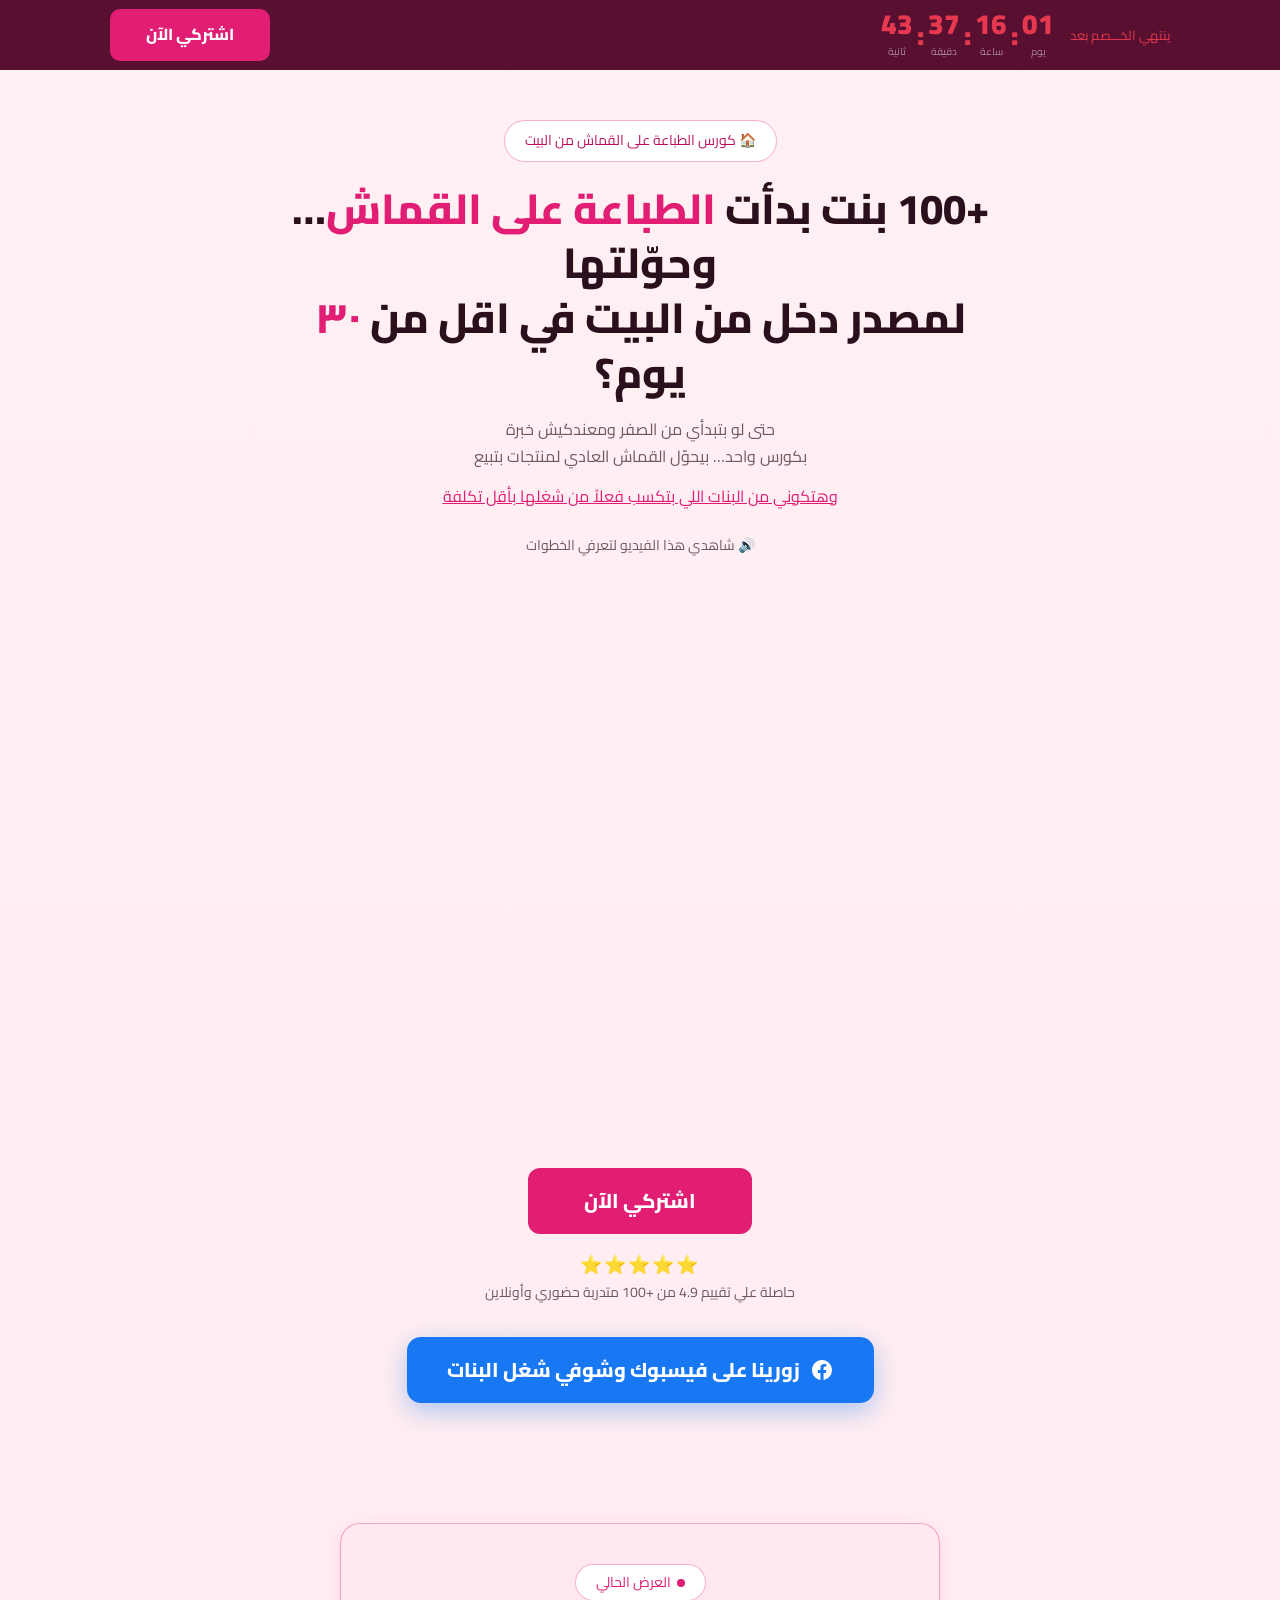
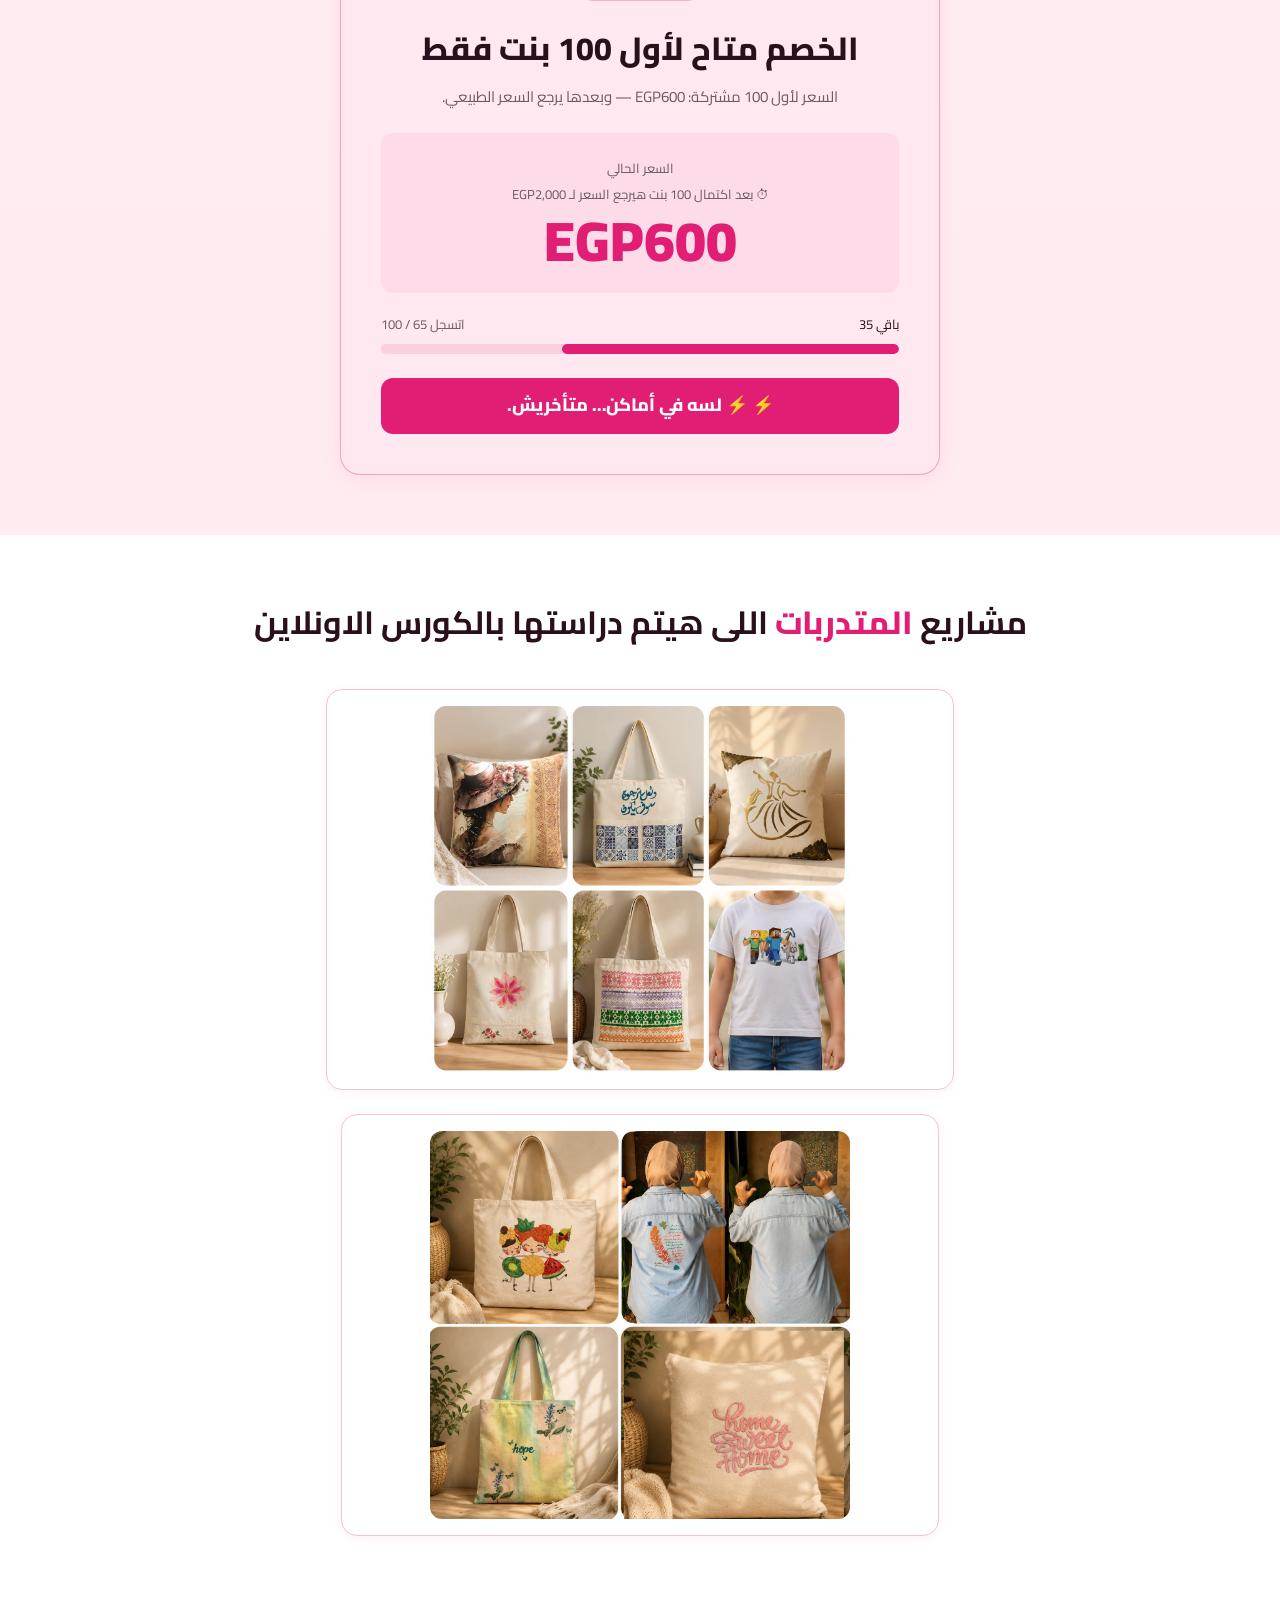
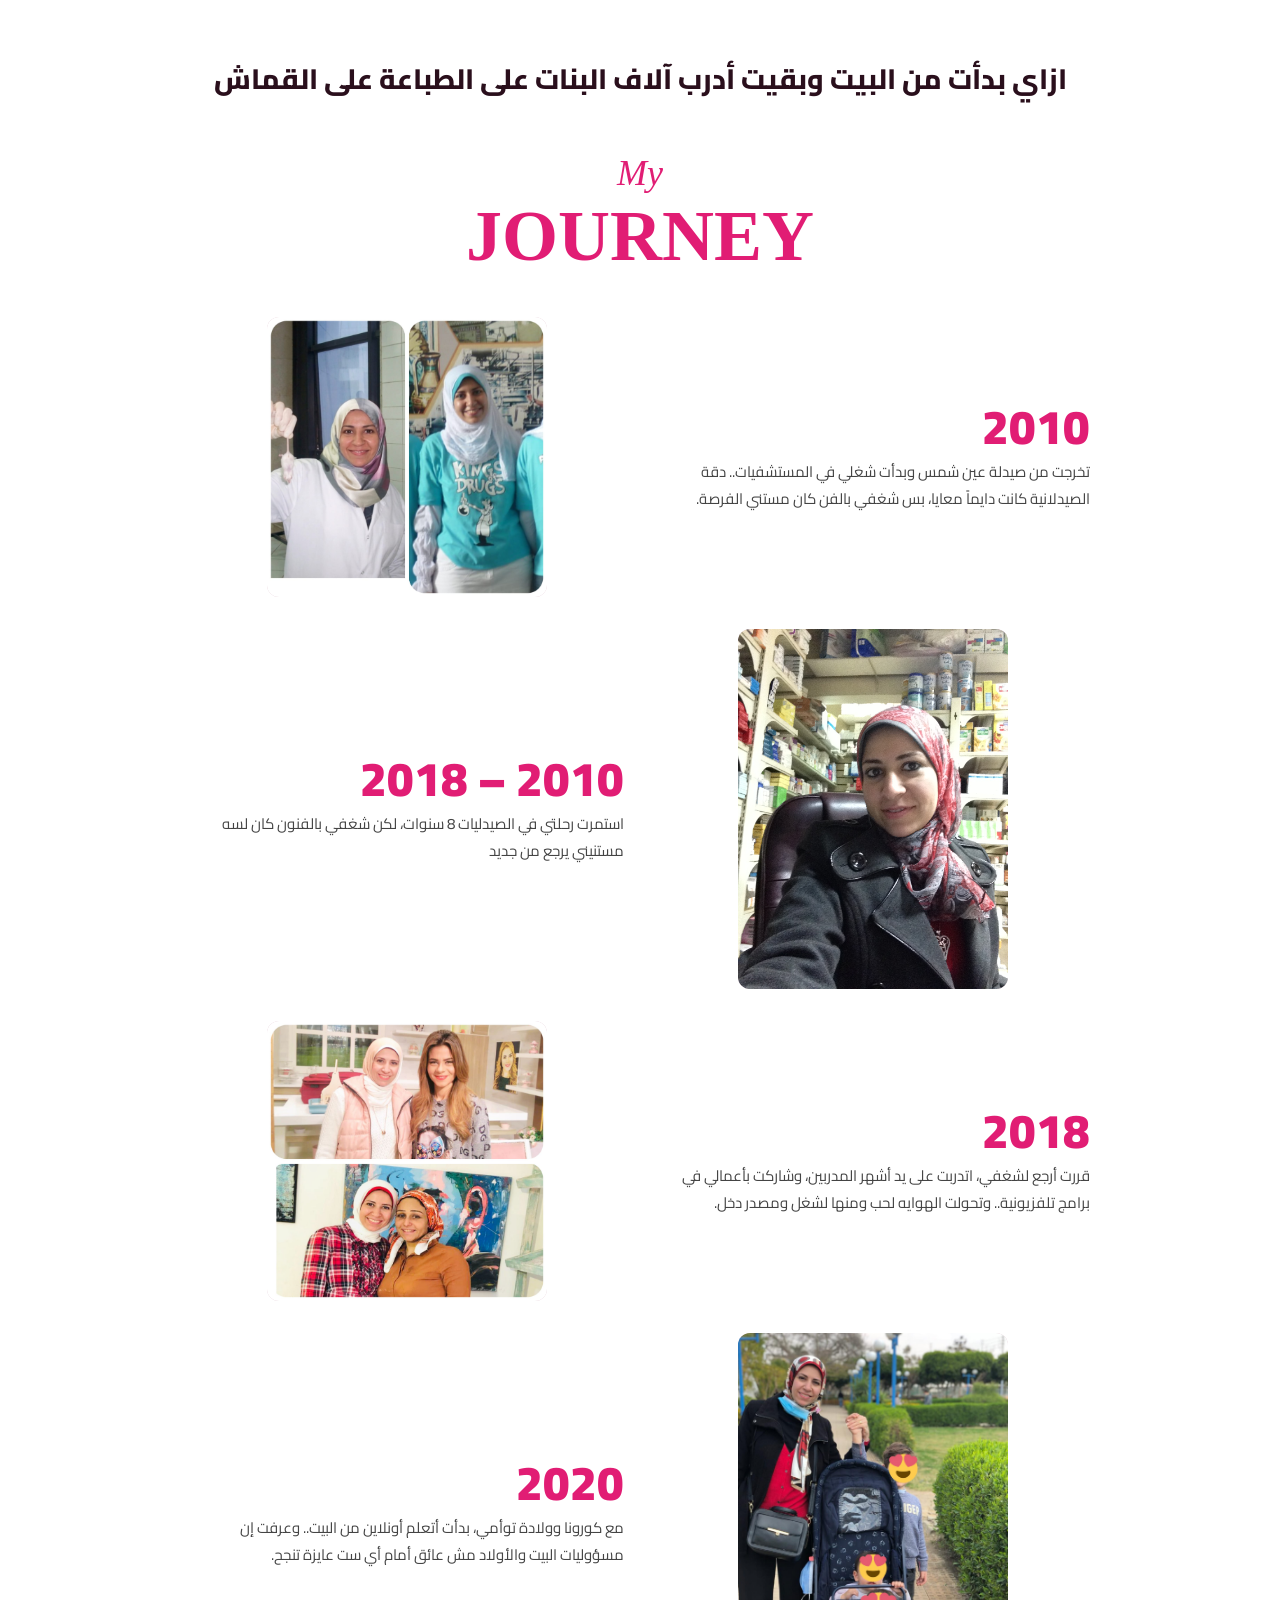
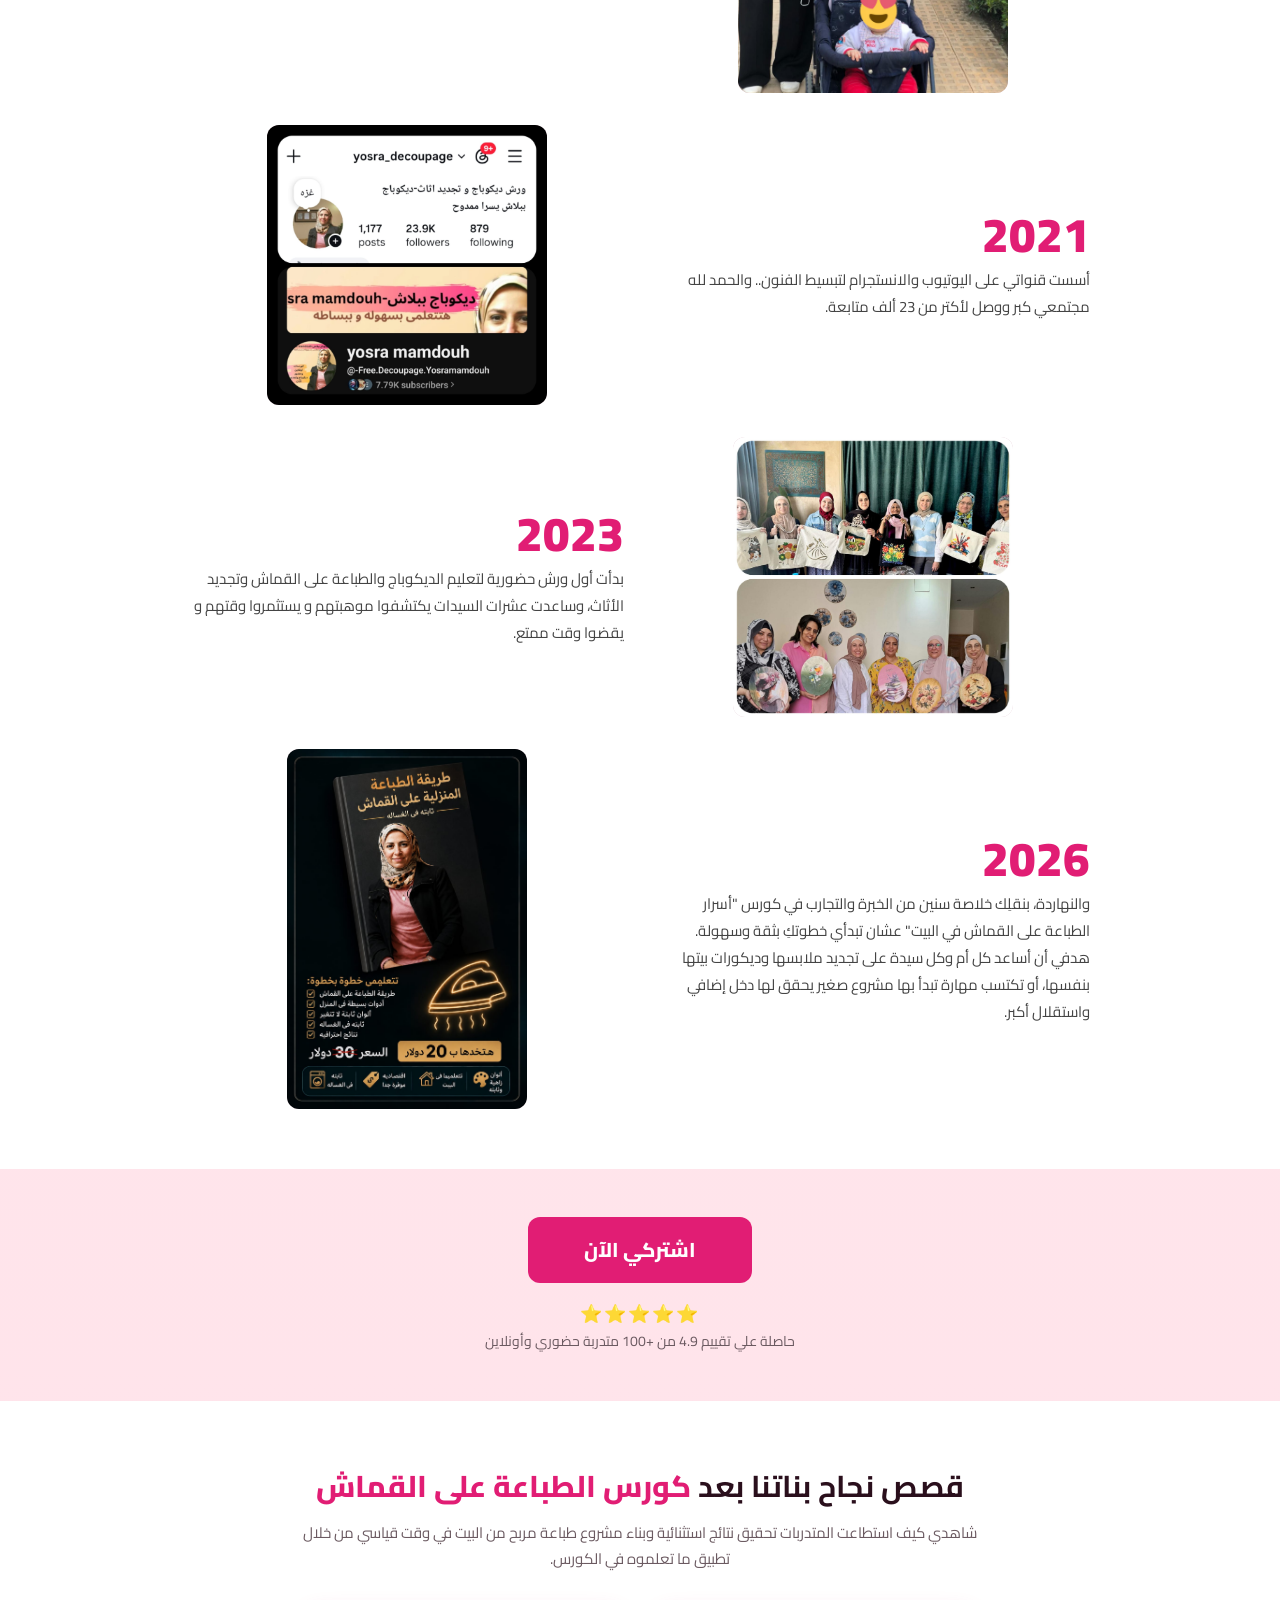
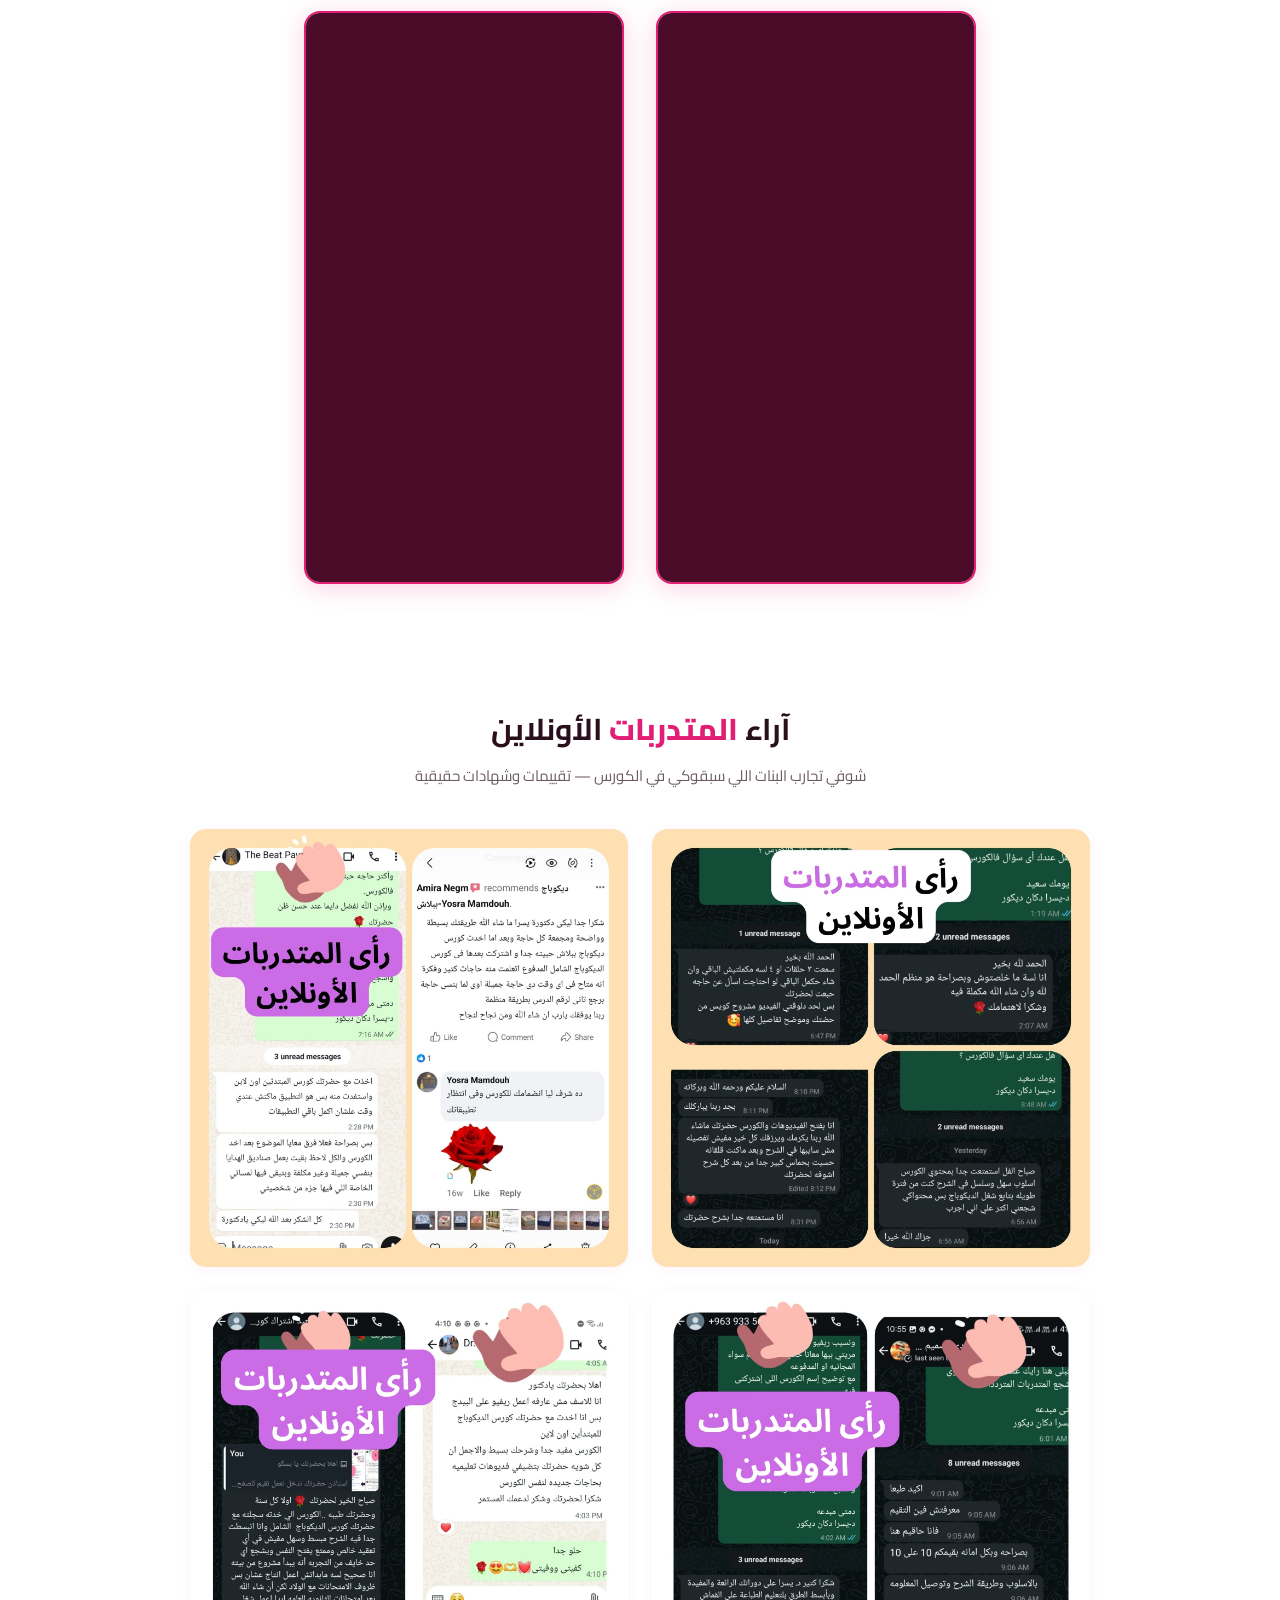
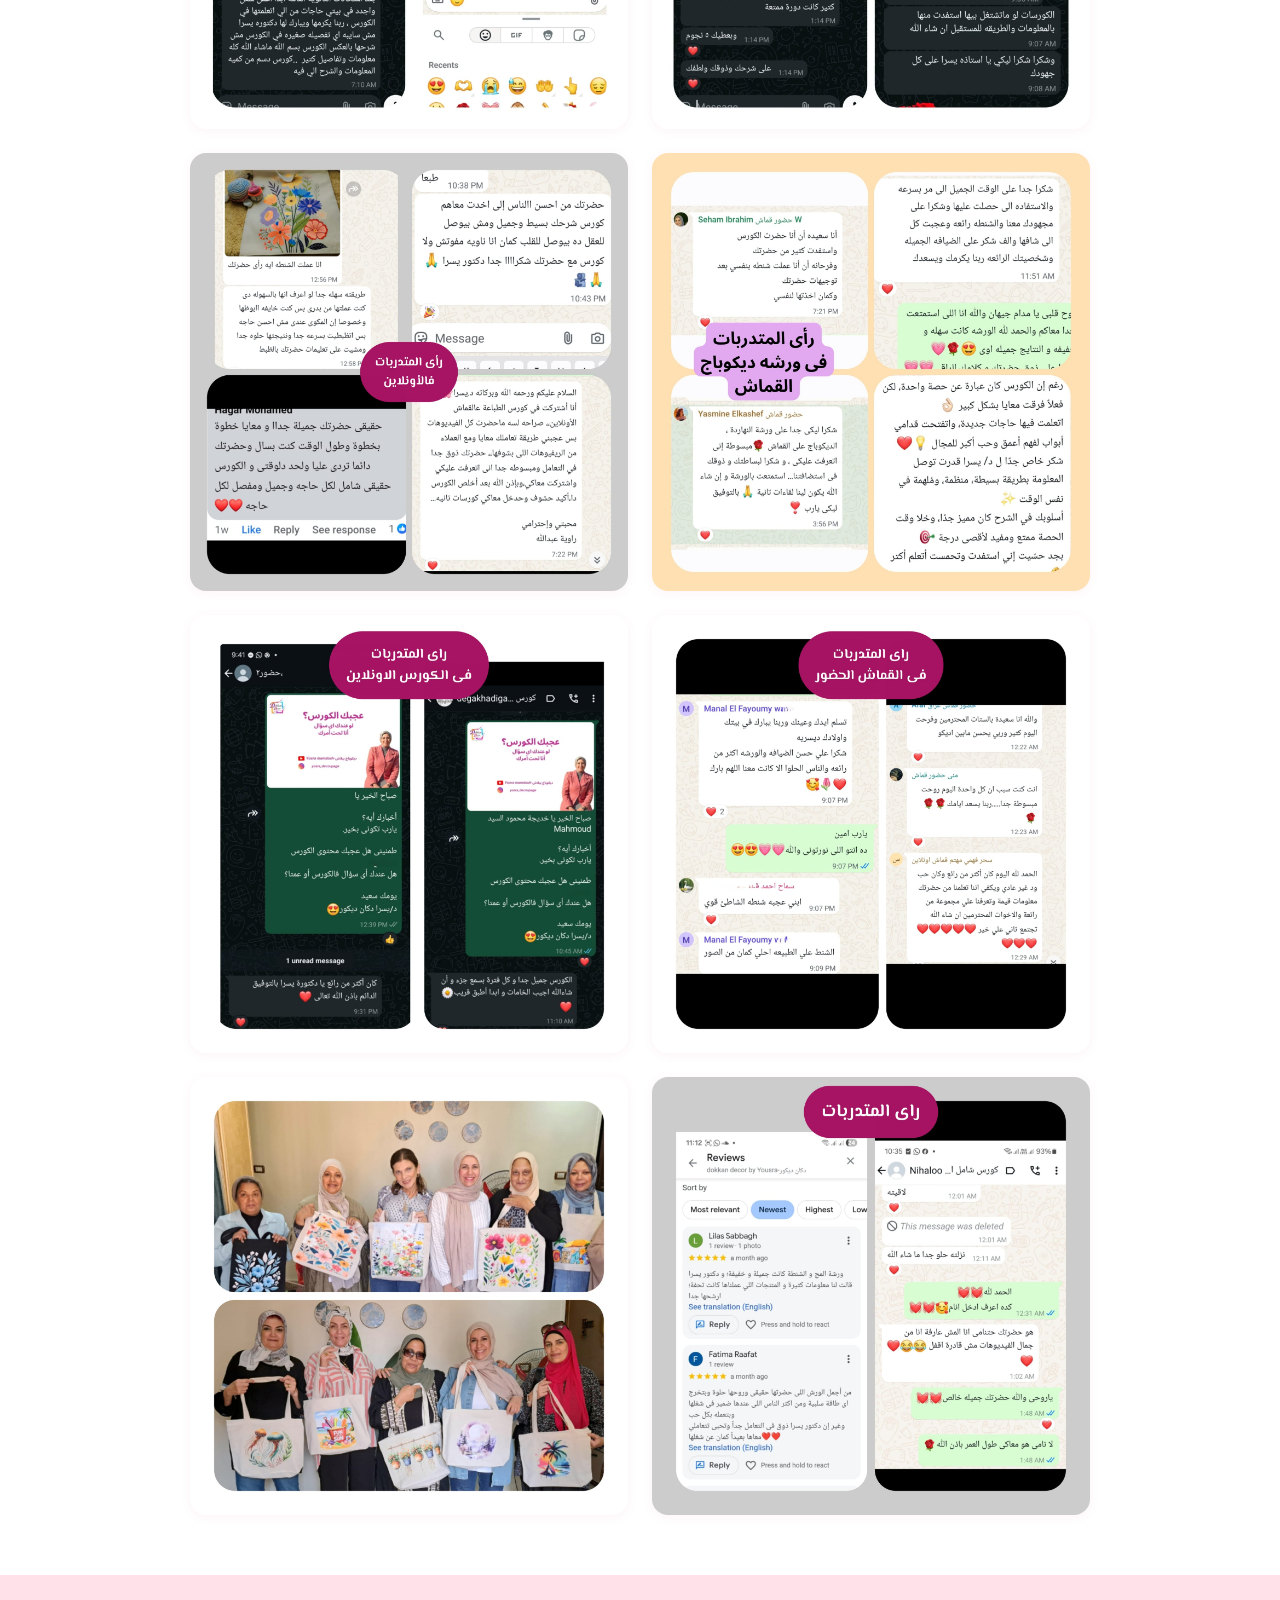
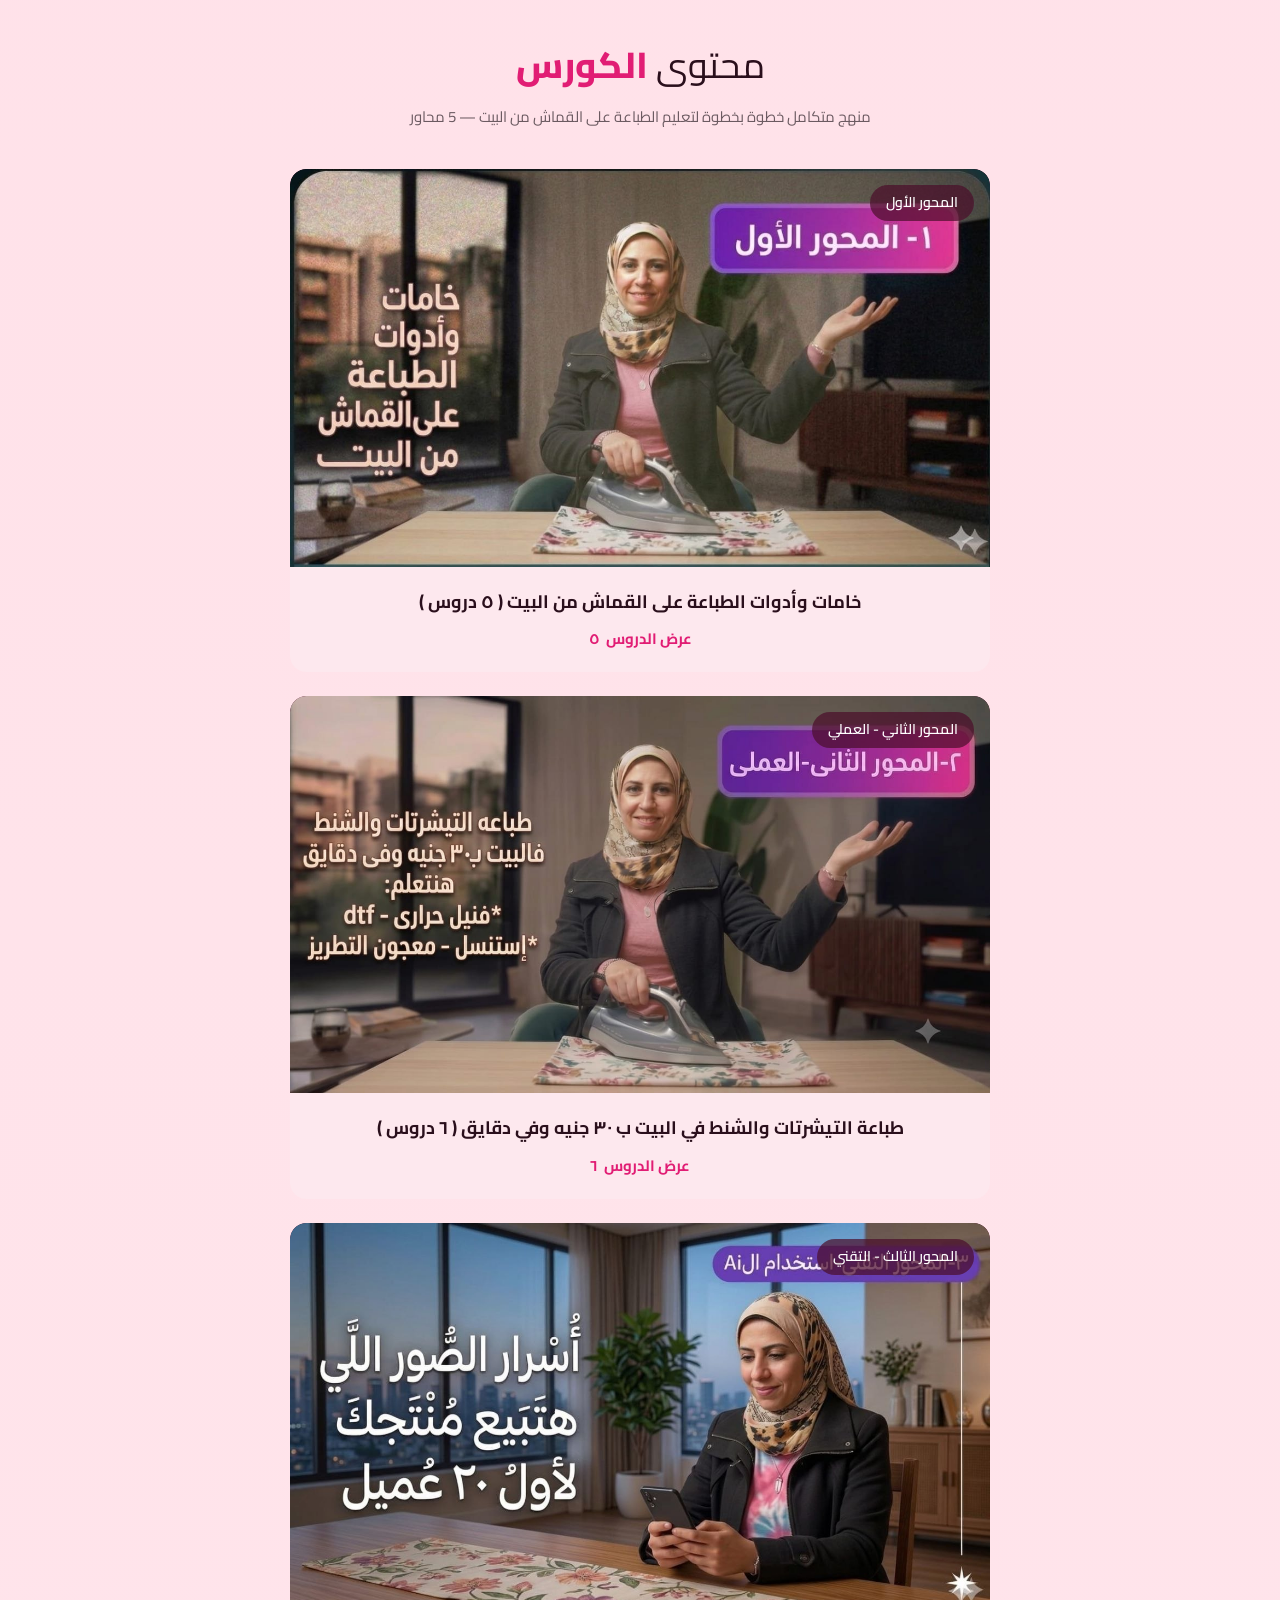
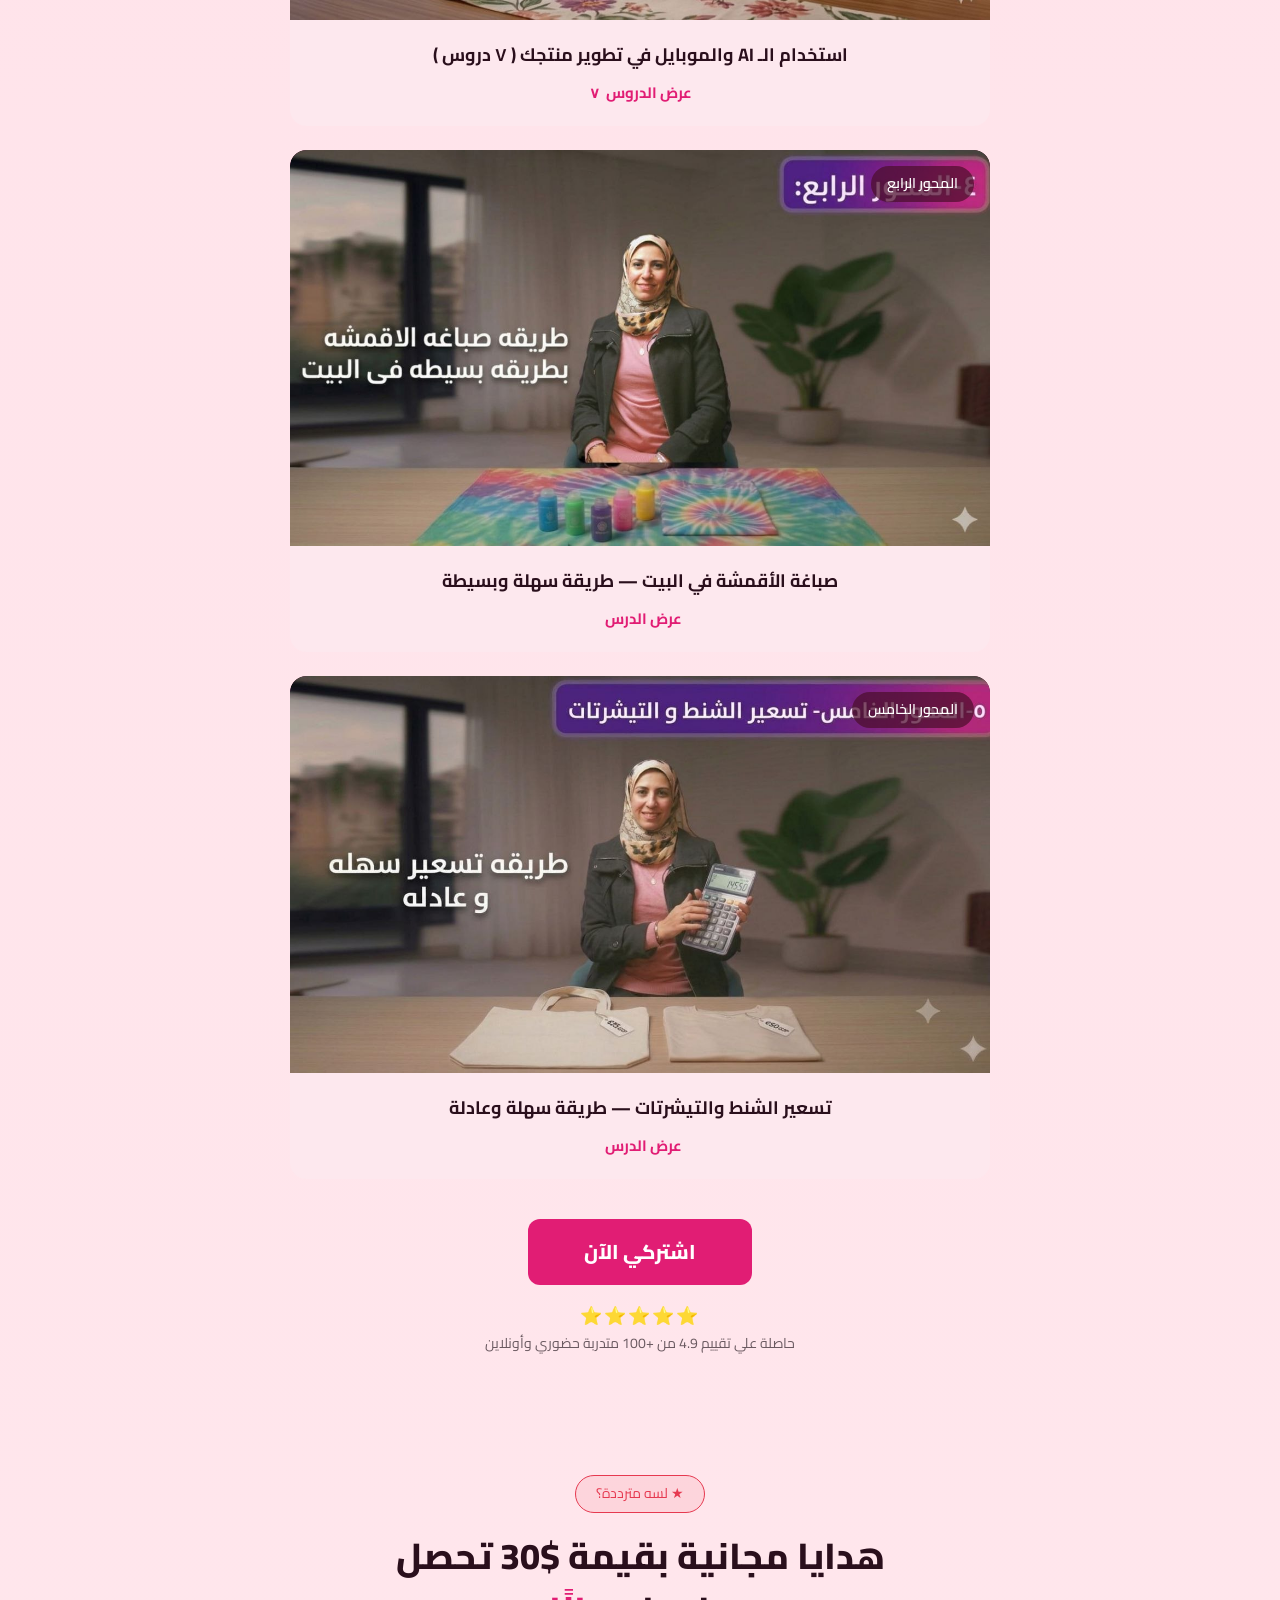
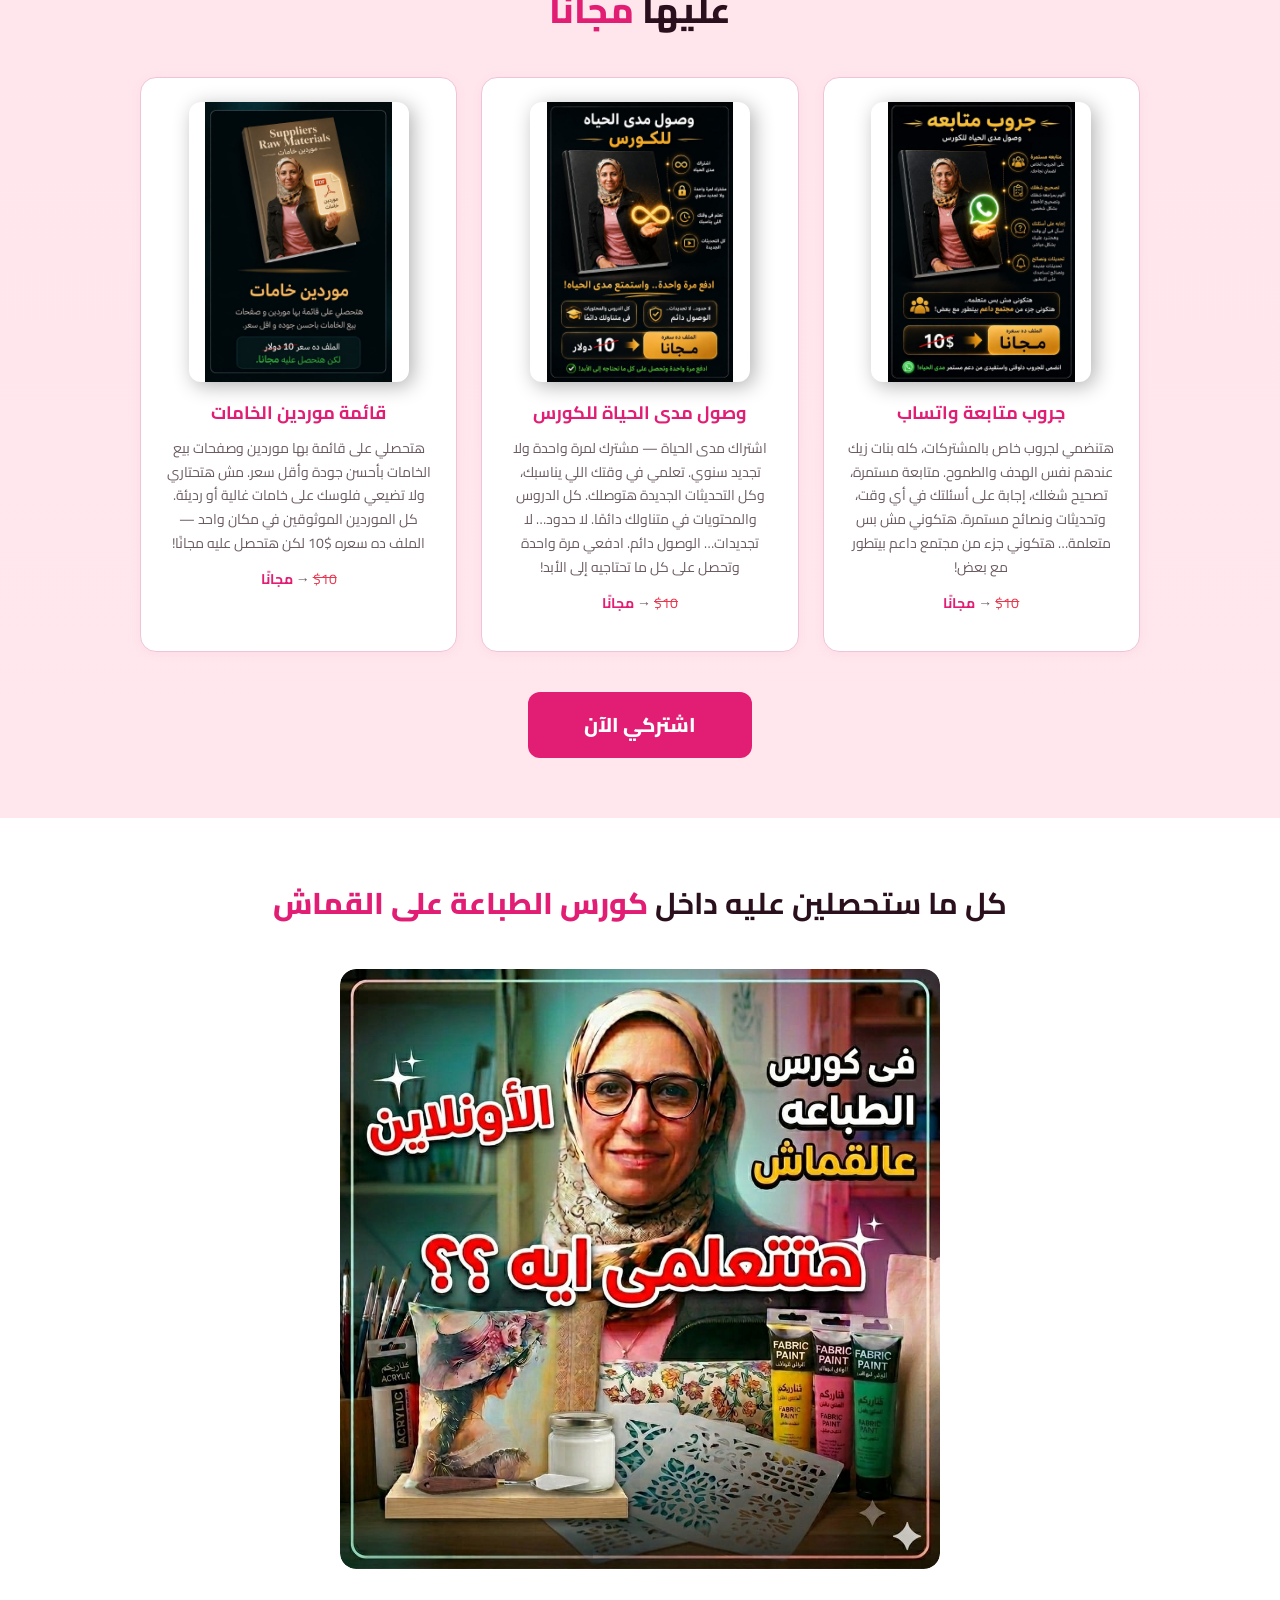
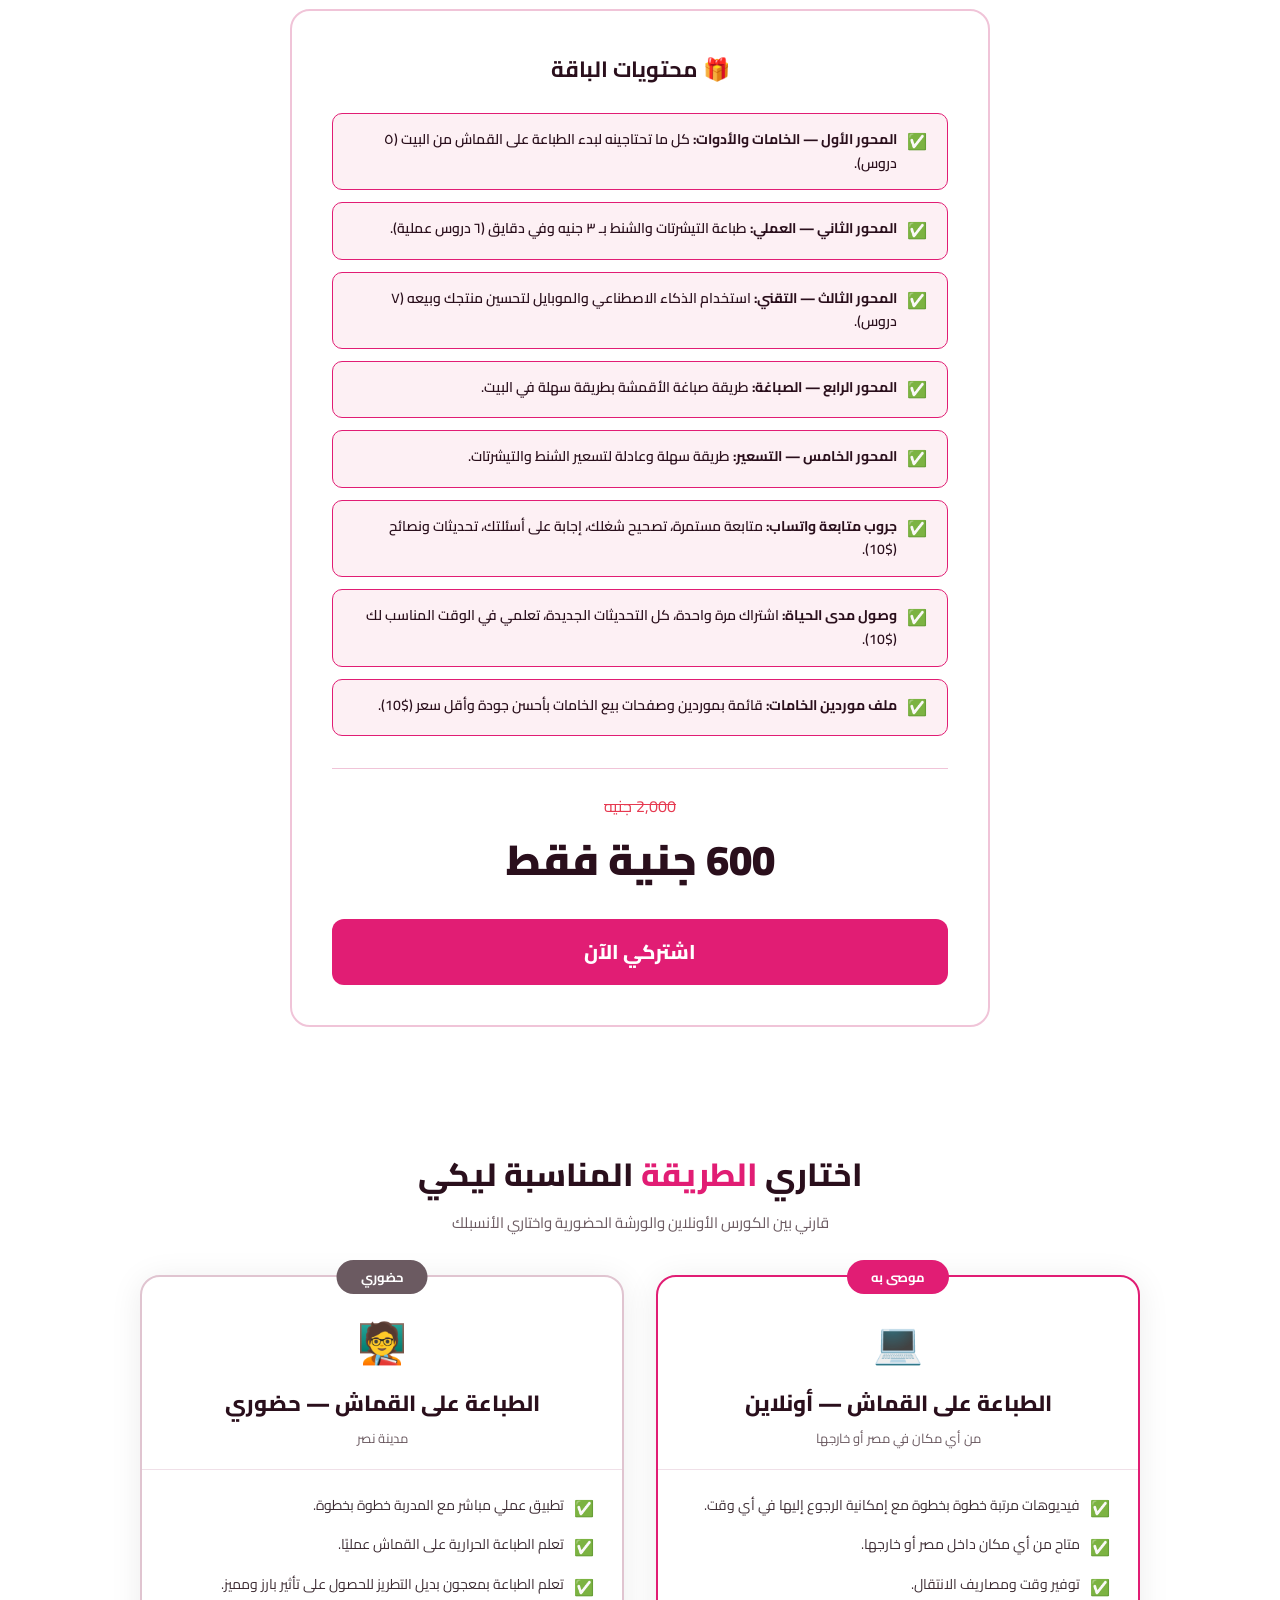
==== commit 12ff5a8c: "Update WhatsApp number and Facebook page link" ====
--- a/web/index.html
+++ b/web/index.html
@@ -5,6 +5,20 @@
 <meta name="viewport" content="width=device-width, initial-scale=1.0">
 <title>Dokkan Decor — كورس الطباعة على القماش من البيت</title>
 <link href="https://fonts.googleapis.com/css2?family=Cairo:wght@400;600;700;800;900&display=swap" rel="stylesheet">
+<!-- Facebook Pixel Code -->
+<script>
+!function(f,b,e,v,n,t,s)
+{if(f.fbq)return;n=f.fbq=function(){n.callMethod?
+n.callMethod.apply(n,arguments):n.queue.push(arguments)};
+if(!f._fbq)f._fbq=n;n.push=n;n.loaded=!0;n.version='2.0';
+n.queue=[];t=b.createElement(e);t.async=!0;
+t.src=v;s=b.getElementsByTagName(e)[0];
+s.parentNode.insertBefore(t,s)}(window, document,'script',
+'https://connect.facebook.net/en_US/fbevents.js');
+fbq('init', '264056869017572');
+fbq('track', 'PageView');
+</script>
+<!-- End Facebook Pixel Code -->
 <style>
 /* ======== RESET & DESIGN TOKENS ======== */
 *,*::before,*::after{margin:0;padding:0;box-sizing:border-box}
@@ -17,6 +31,16 @@
 img{max-width:100%;display:block}
 a{text-decoration:none;color:inherit}
 ul{list-style:none}
+.fb-contact{padding:32px 0 0}
+.fb-contact .container{display:flex;justify-content:center}
+.fb-btn{
+  display:inline-flex;align-items:center;justify-content:center;gap:10px;
+  background:#1877f2;color:#fff;font-size:20px;font-weight:800;
+  padding:16px 40px;border-radius:14px;box-shadow:0 8px 26px rgba(24,119,242,0.35);
+  transition:transform .2s ease,background .3s;text-align:center
+}
+.fb-btn:hover{background:#1665cf;transform:translateY(-1px)}
+.fb-btn svg{width:24px;height:24px;flex-shrink:0}
 
 :root{
   --rose-primary:#e11d74;
@@ -468,10 +492,14 @@
   .value-item{flex-direction:column;align-items:flex-start;gap:8px}
   .value-badge{align-self:flex-end}
   .decoupage-lessons-grid{grid-template-columns:1fr}
+  .fb-btn{width:100%;font-size:17px;padding:14px 18px}
 }
 </style>
 </head>
 <body>
+<noscript><img height="1" width="1" style="display:none"
+src="https://www.facebook.com/tr?id=264056869017572&ev=PageView&noscript=1"
+/></noscript>
 
 <!-- ========== NAVBAR ========== -->
 <nav class="navbar">
@@ -512,6 +540,15 @@
     <p class="stars">⭐⭐⭐⭐⭐</p>
     <p class="rating-text">حاصلة علي تقييم 4.9 من +100 متدربة حضوري وأونلاين</p>
   </div>
+
+  <section class="fb-contact">
+    <div class="container">
+      <a href="https://www.facebook.com/freedecoupage" target="_blank" rel="noopener" class="fb-btn" aria-label="تابعينا على فيسبوك">
+        <svg viewBox="0 0 24 24" fill="white" aria-hidden="true"><path d="M22 12.06C22 6.49 17.52 2 12 2S2 6.49 2 12.06C2 17.09 5.66 21.26 10.44 22v-7.03H7.9V12.06h2.54V9.84c0-2.5 1.49-3.89 3.77-3.89 1.09 0 2.23.2 2.23.2v2.46h-1.26c-1.24 0-1.63.77-1.63 1.56v1.88h2.77l-.44 2.91h-2.33V22C18.34 21.26 22 17.09 22 12.06z"/></svg>
+        زورينا على فيسبوك وشوفي شغل البنات
+      </a>
+    </div>
+  </section>
 </section>
 
 <!-- ========== PRICING ========== -->
@@ -944,7 +981,7 @@
       <h3>ضمان استرجاع المال</h3>
       <p class="g-text">
         استرجاع كامل للفلوس لو المعلومات اللي موجودة في الكورس مش هتقدر تخليك تطبعي على القماش وتبيعي منتجاتك،
-        ببساطة ابعتيلنا على واتساب خلال 7 أيام على <a href="https://wa.me/message/E364S4EJTY4MF1" target="_blank" rel="noopener" class="g-email">رقم الواتساب</a>،
+        ببساطة ابعتيلنا على واتساب خلال 7 أيام على <a href="https://wa.me/201553660994" target="_blank" rel="noopener" class="g-email">رقم الواتساب</a>،
         وهنرجعلك فلوسك بالكامل بدون أي أسئلة.
       </p>
       <a href="checkout.html" class="cta-btn">اشتركي الآن</a>
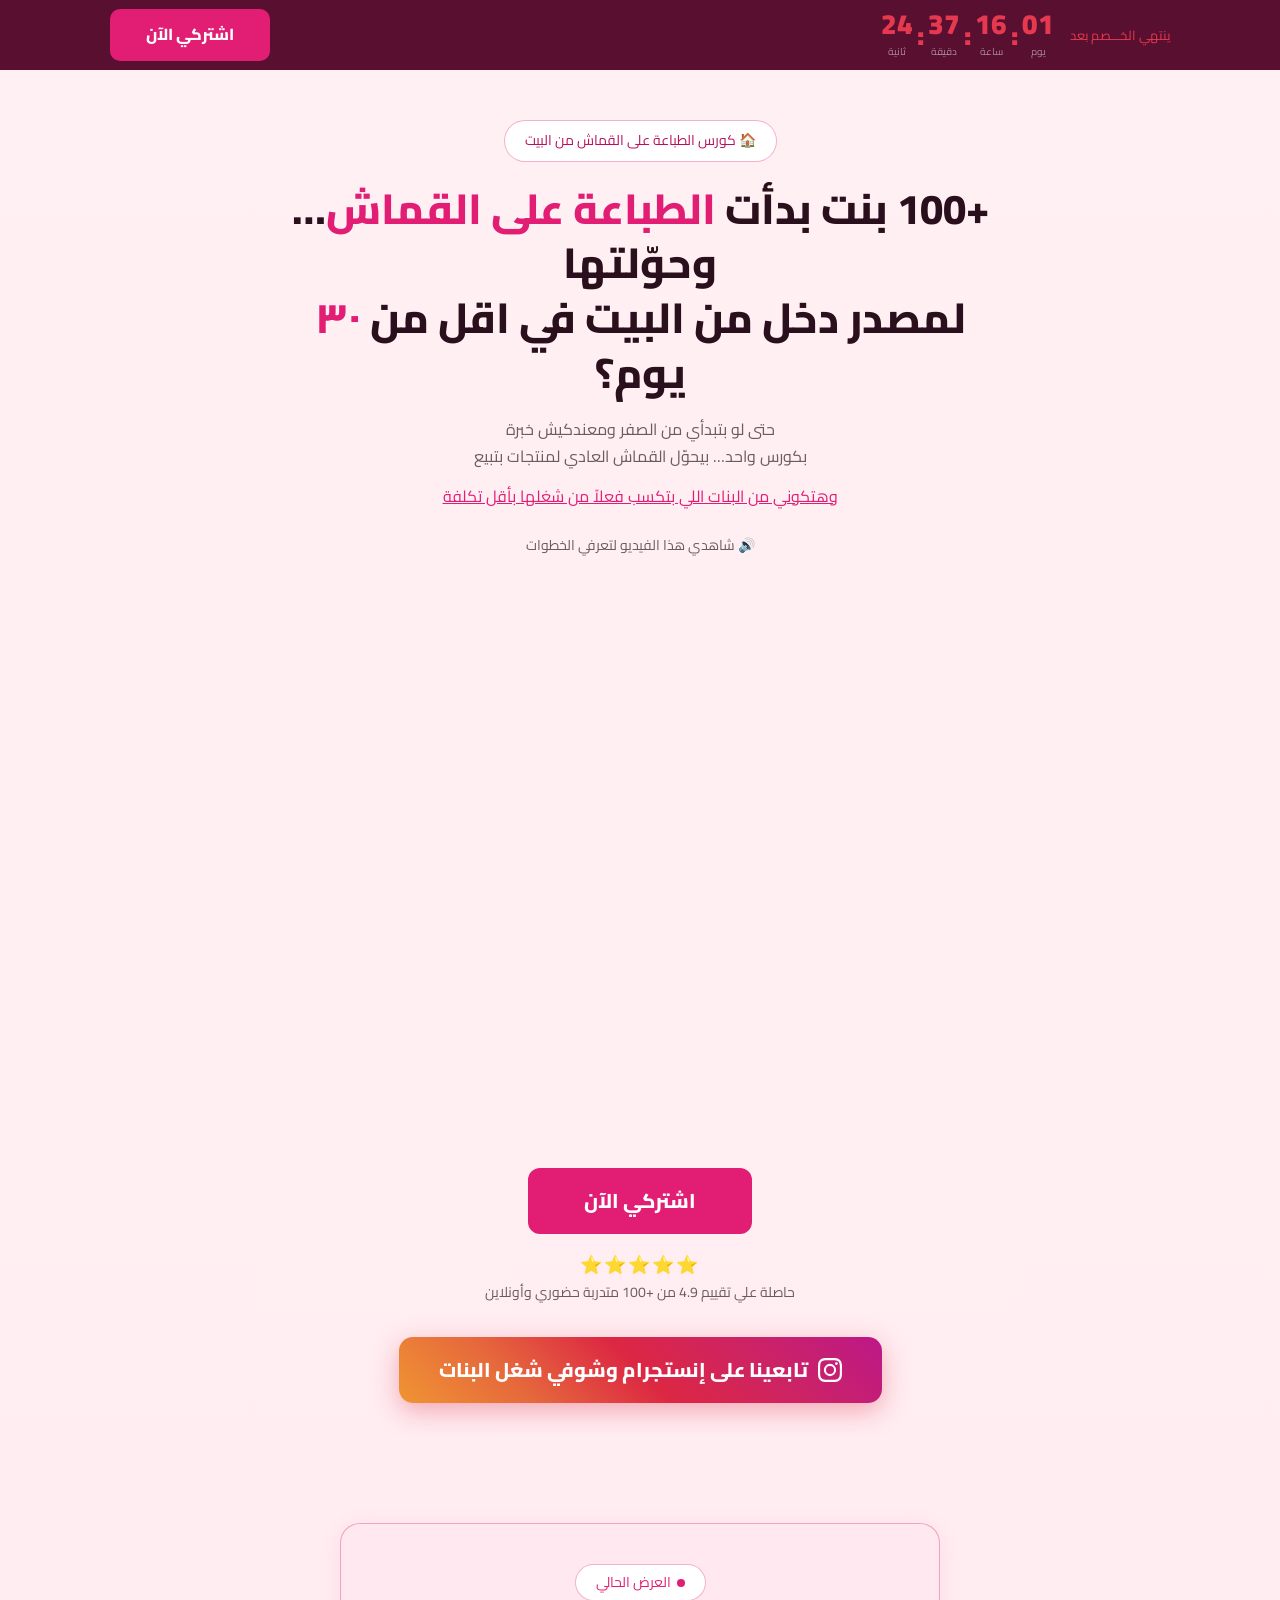
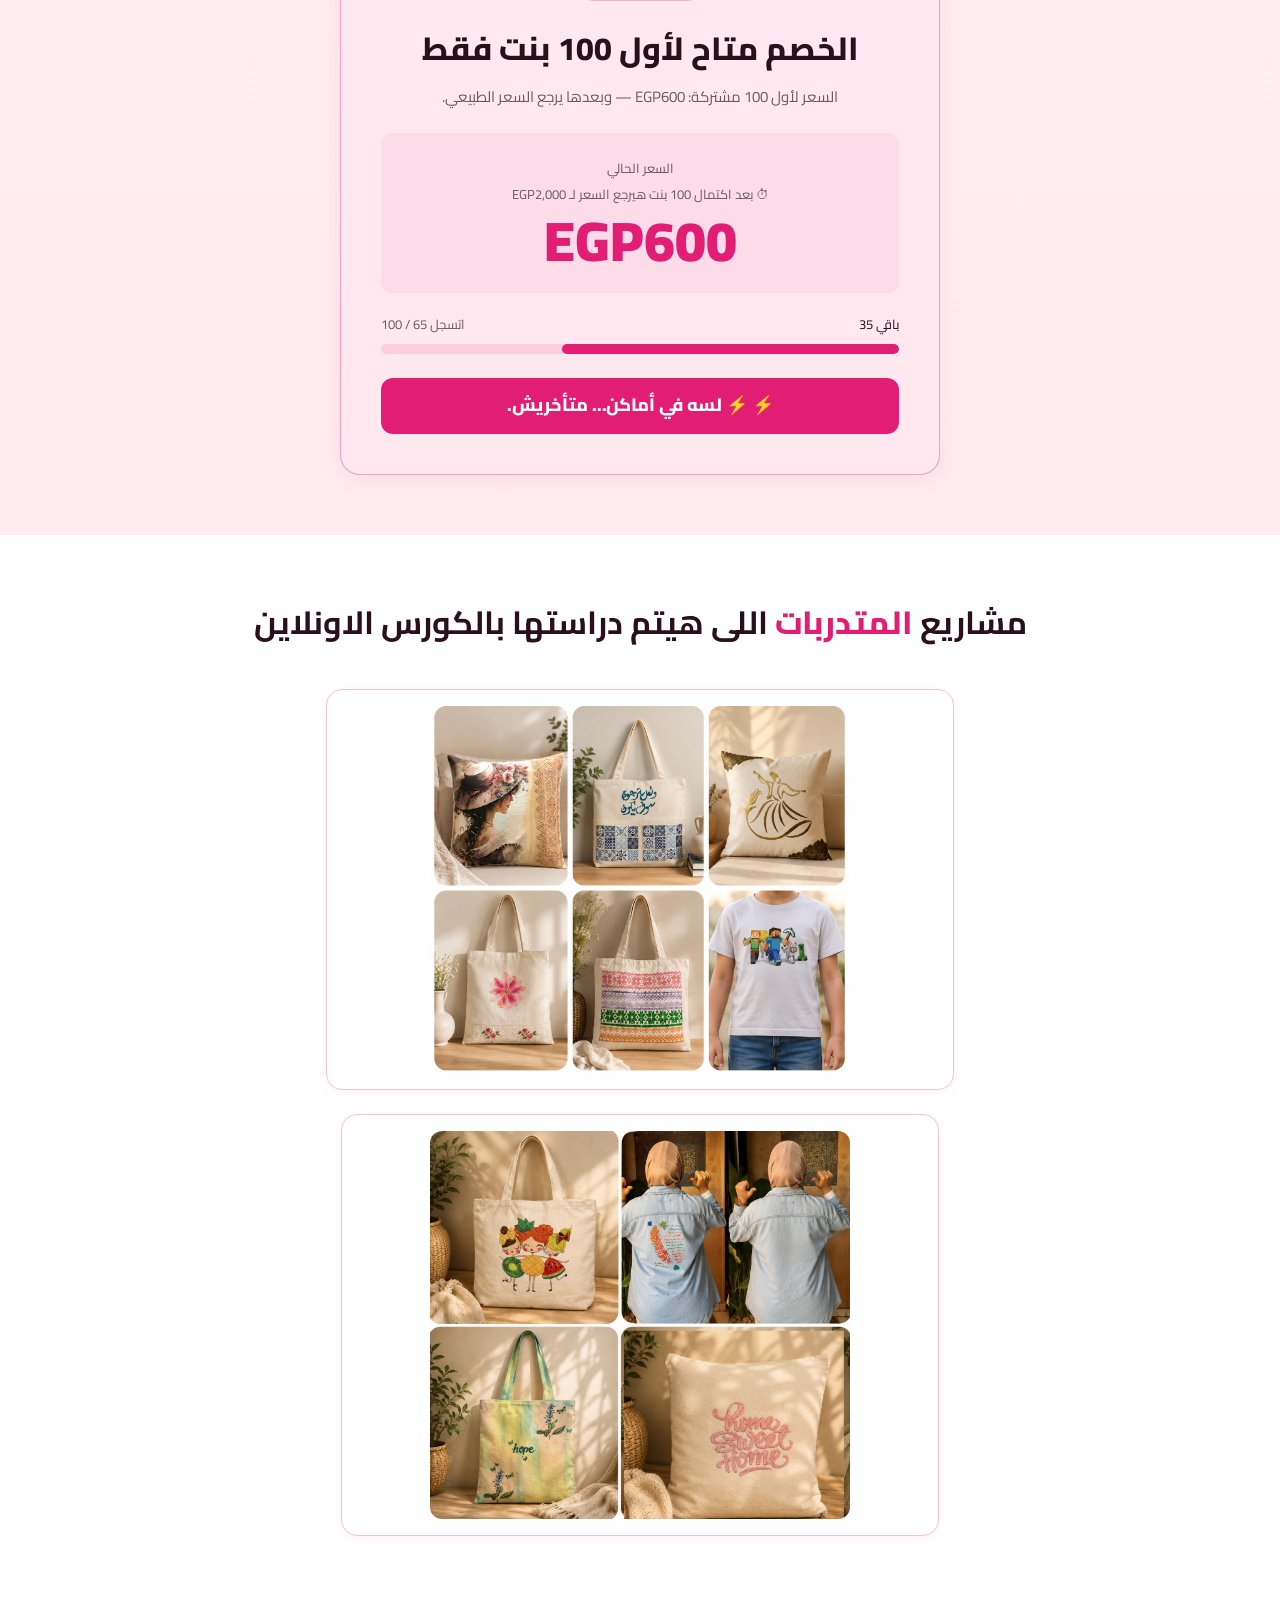
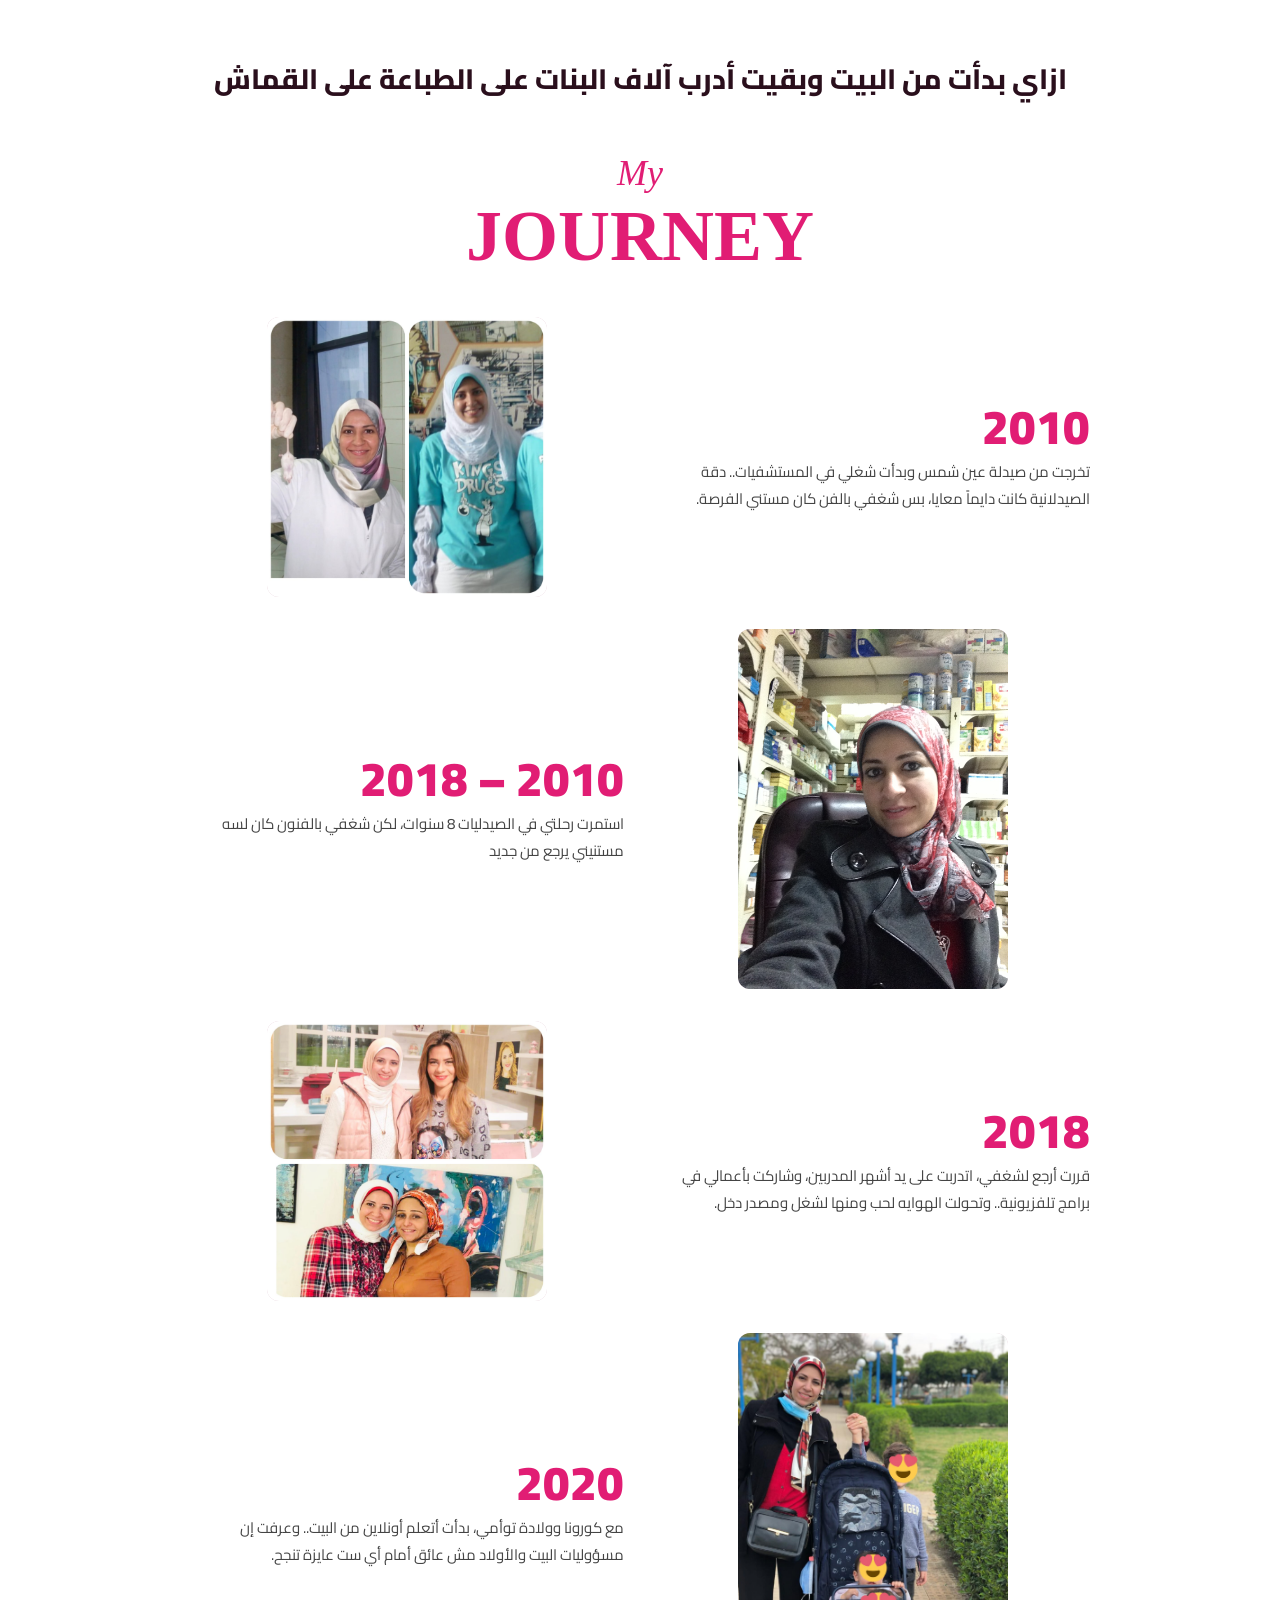
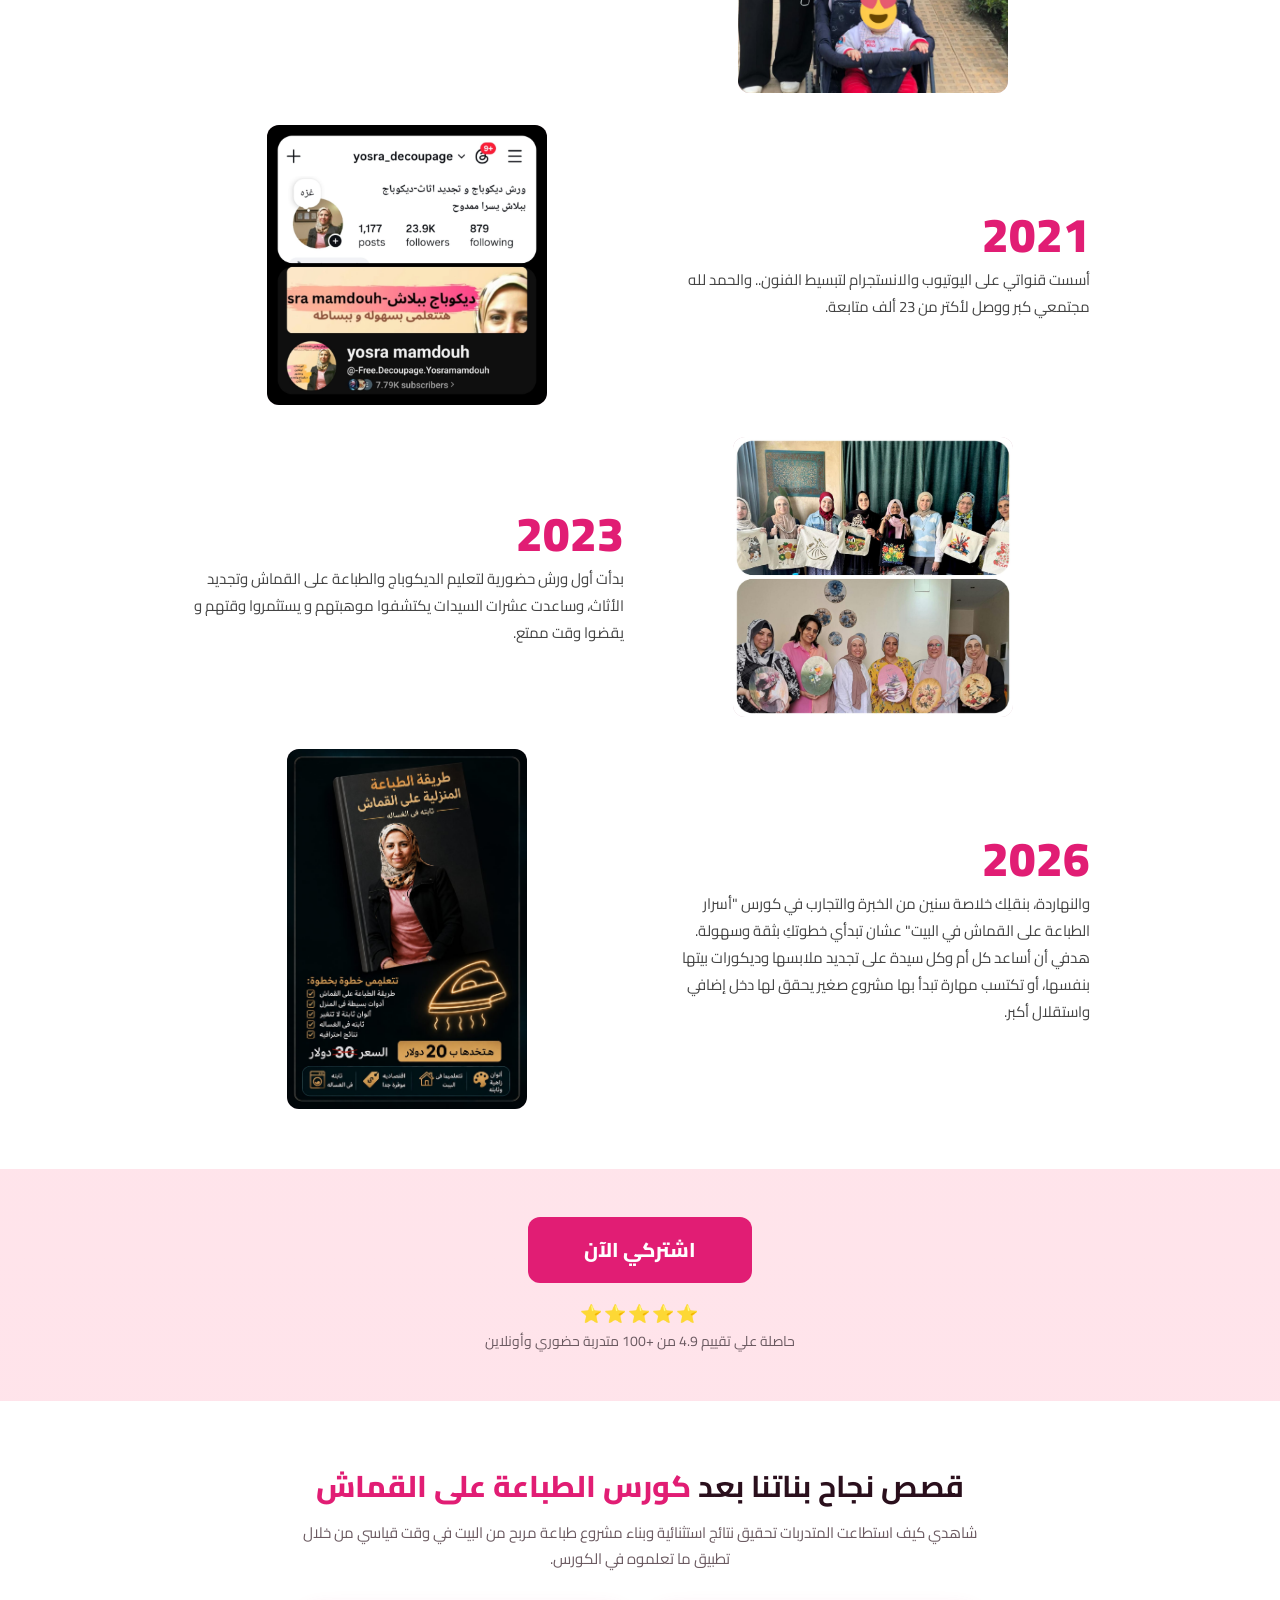
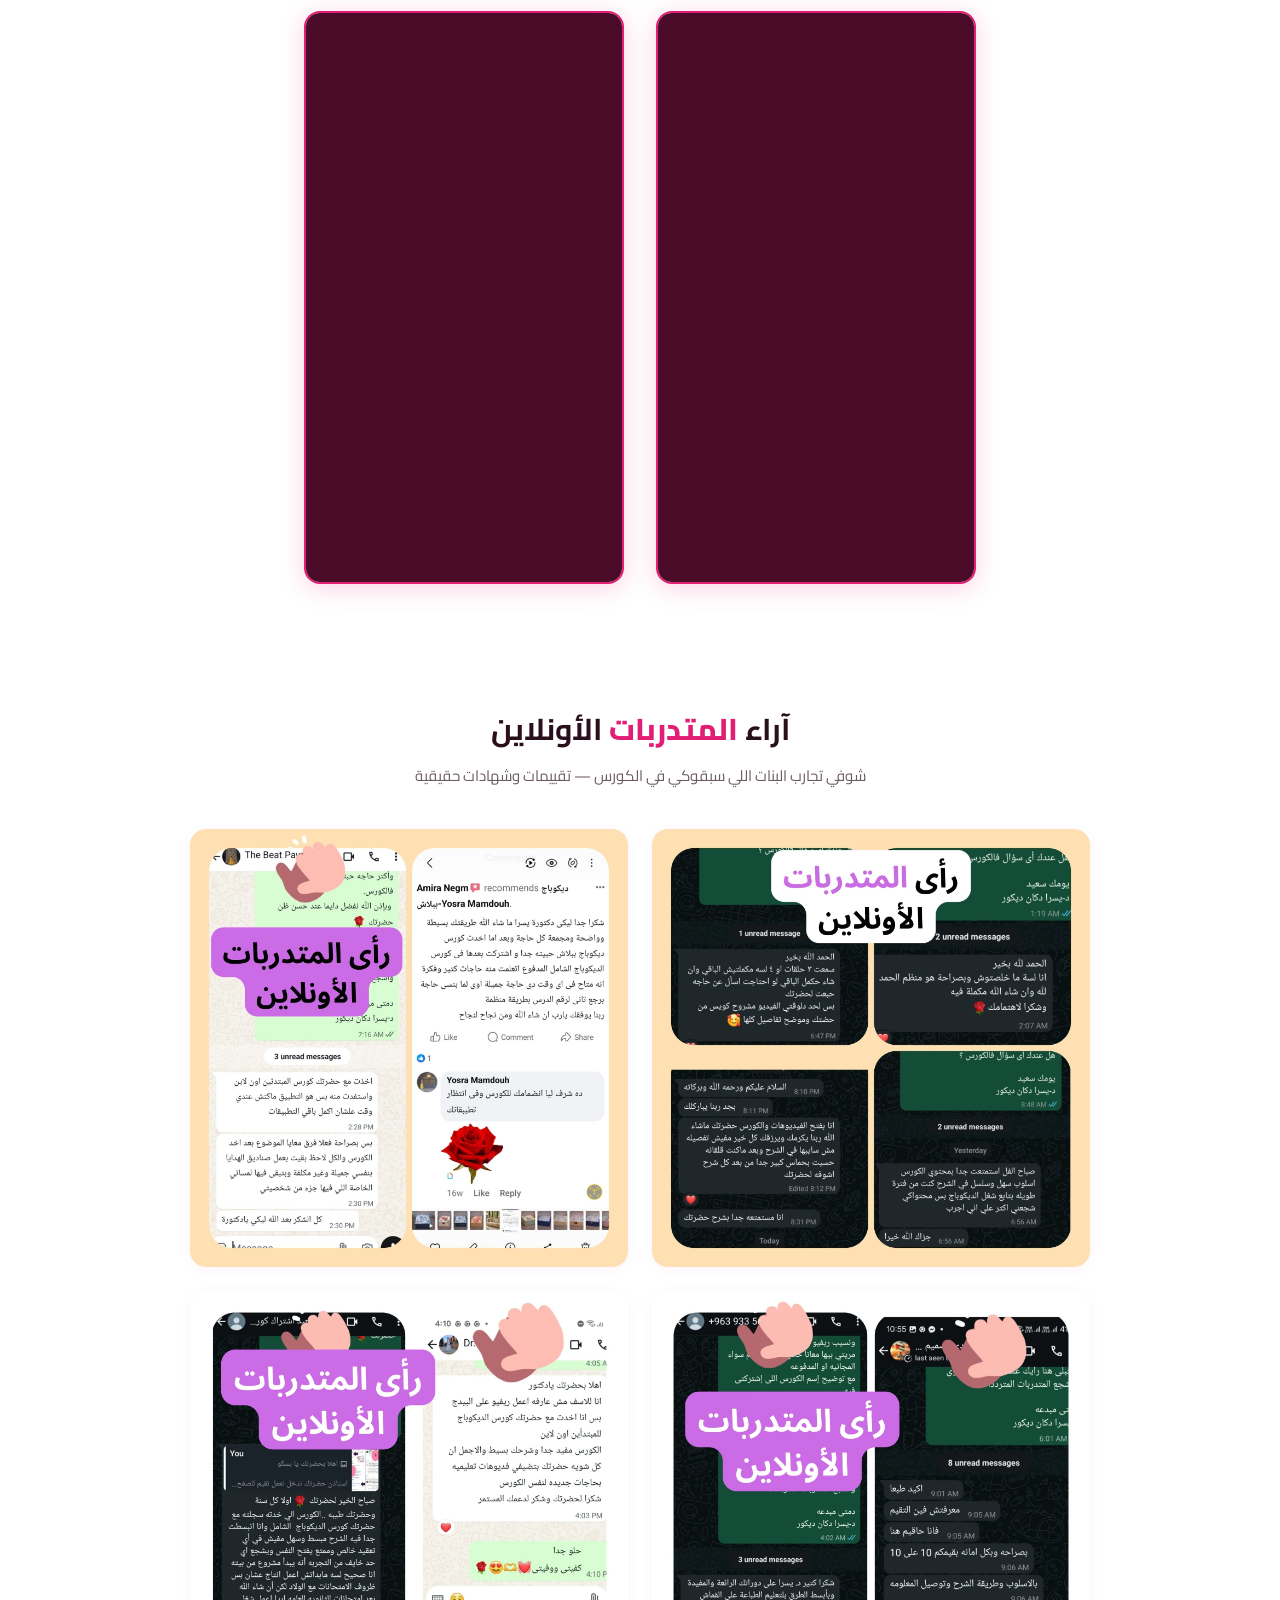
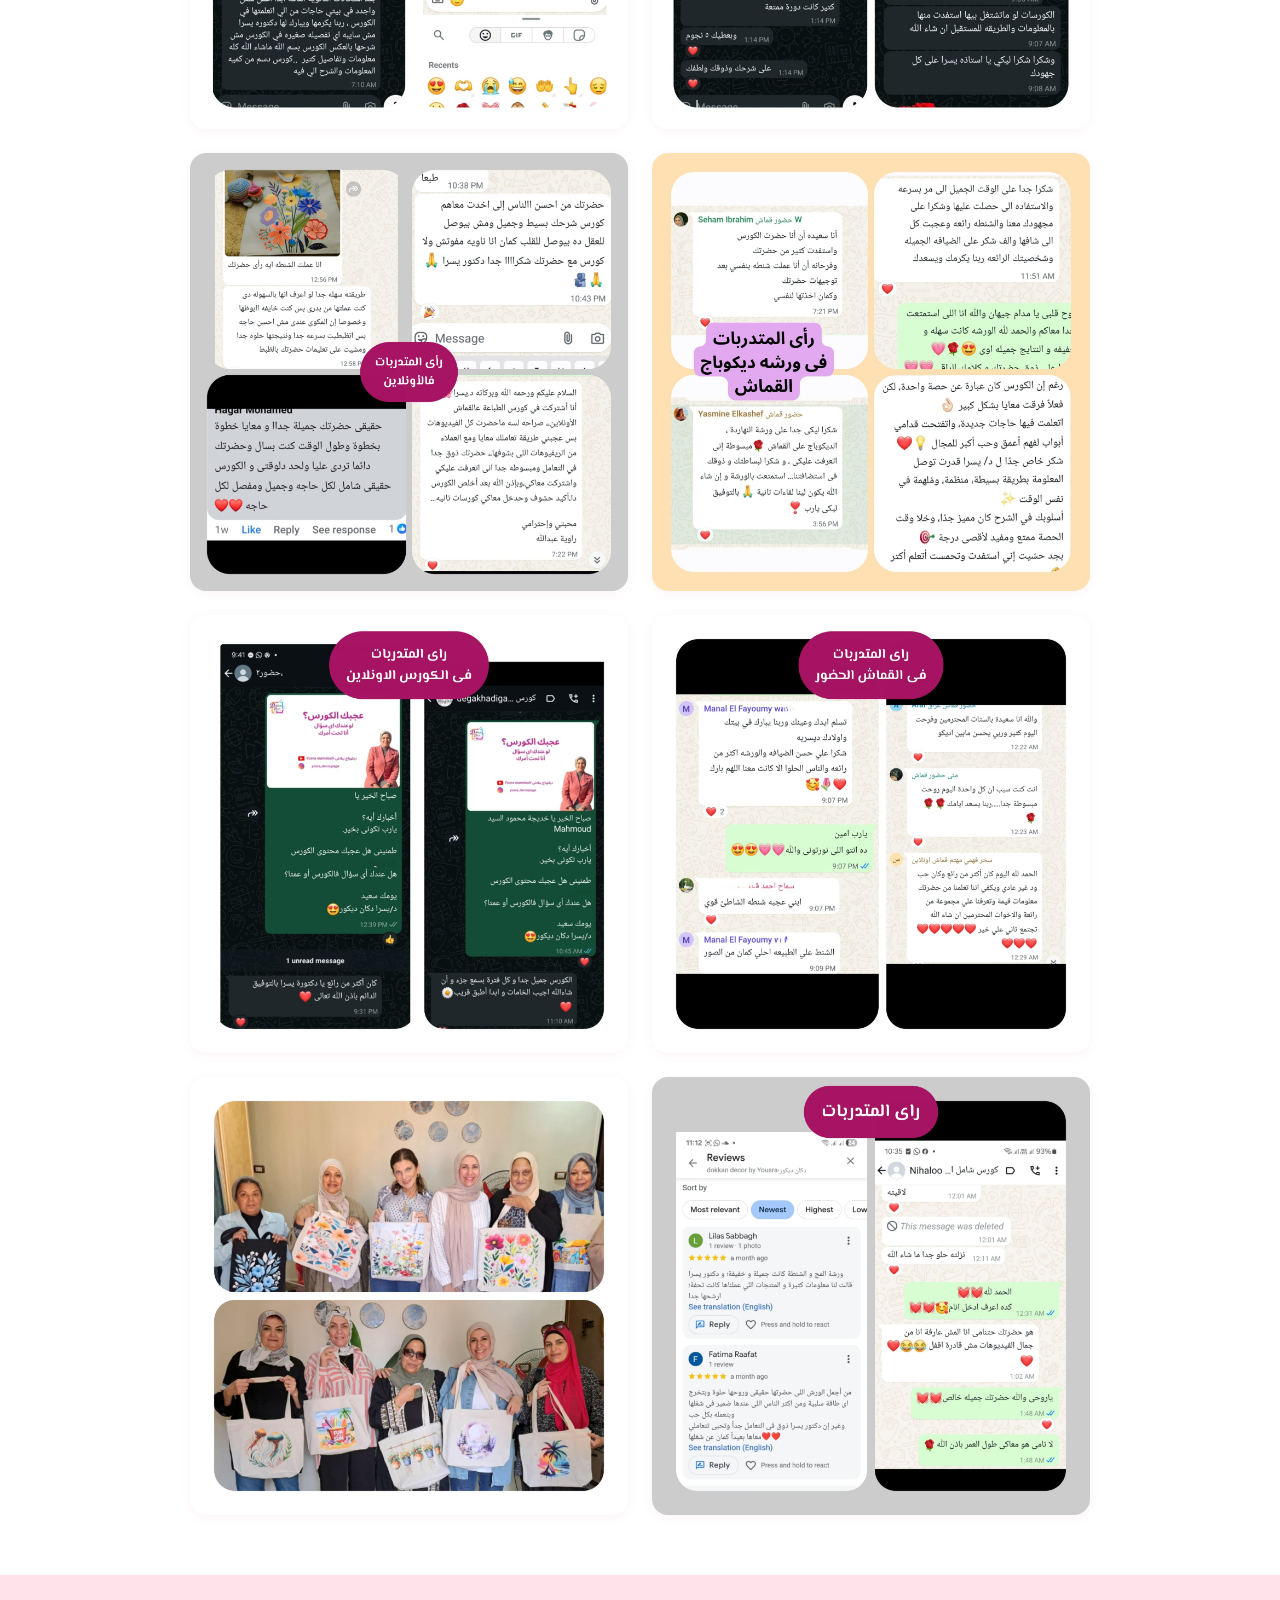
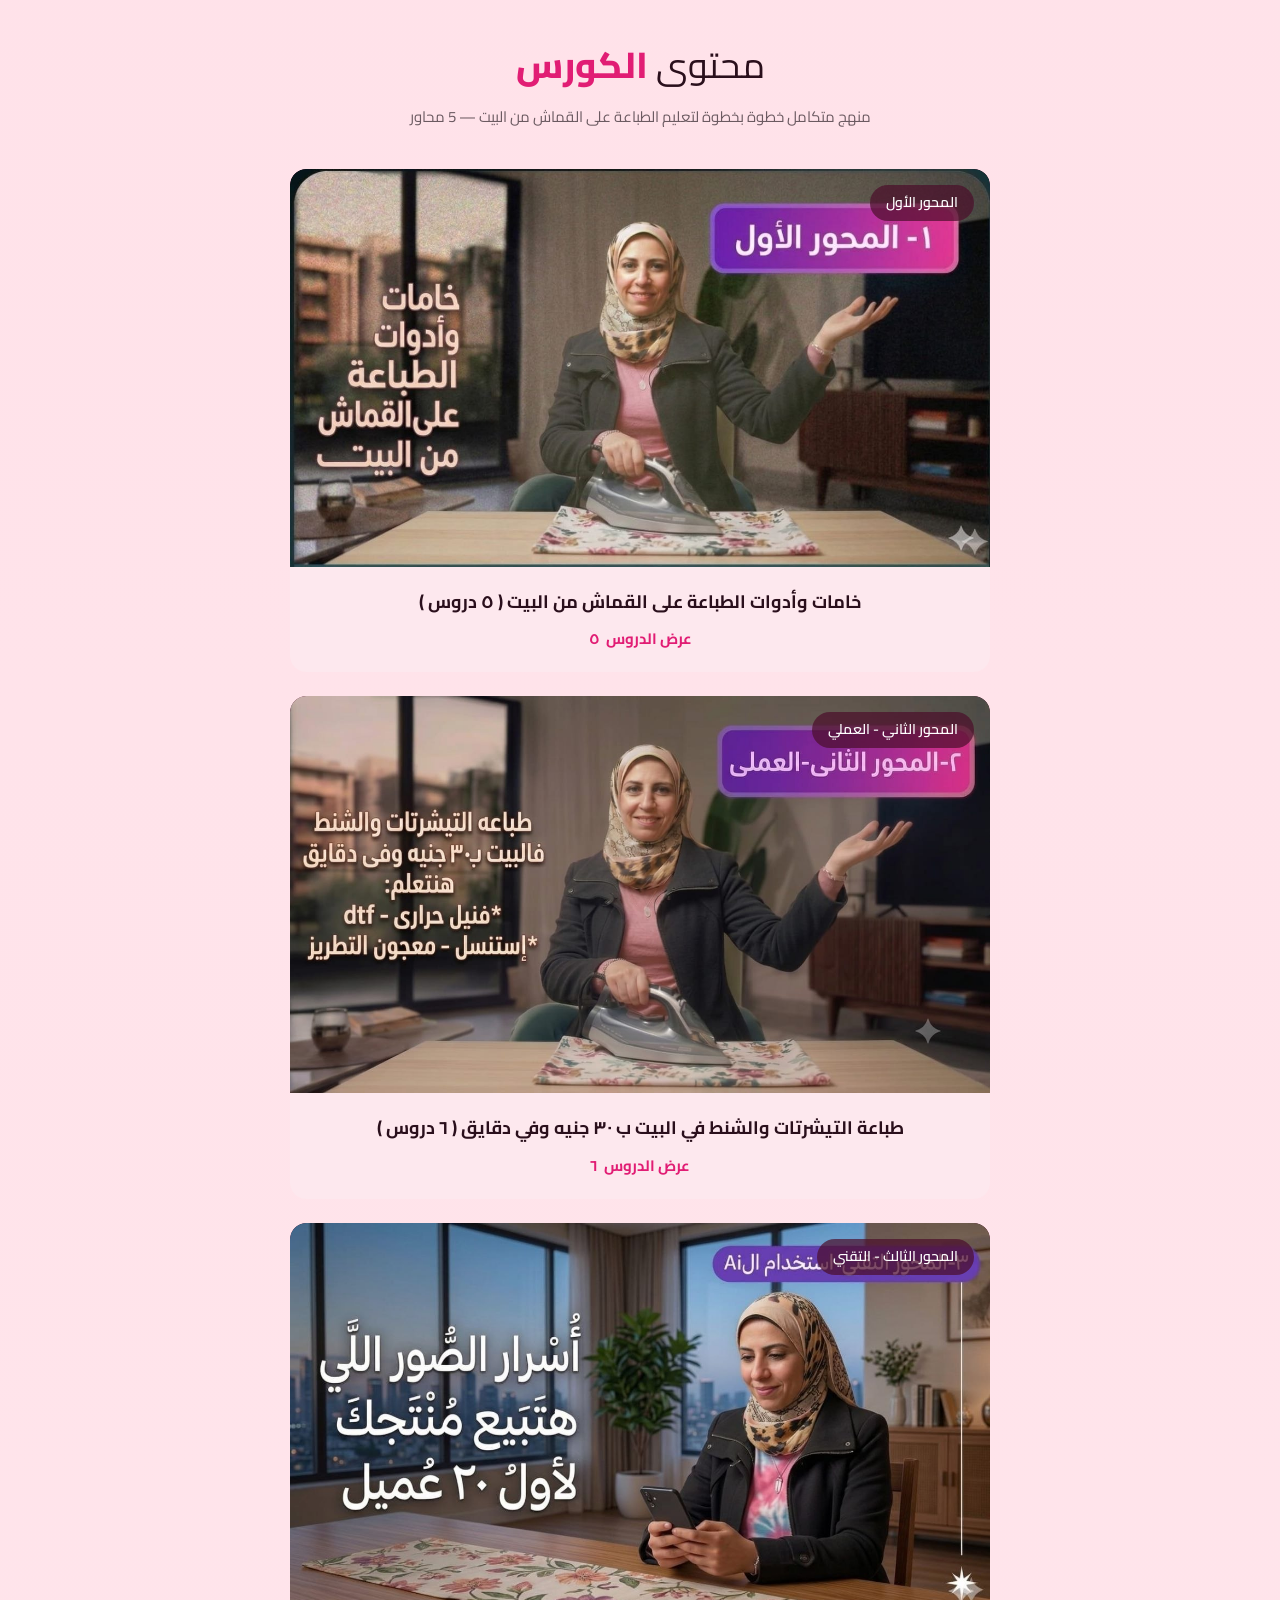
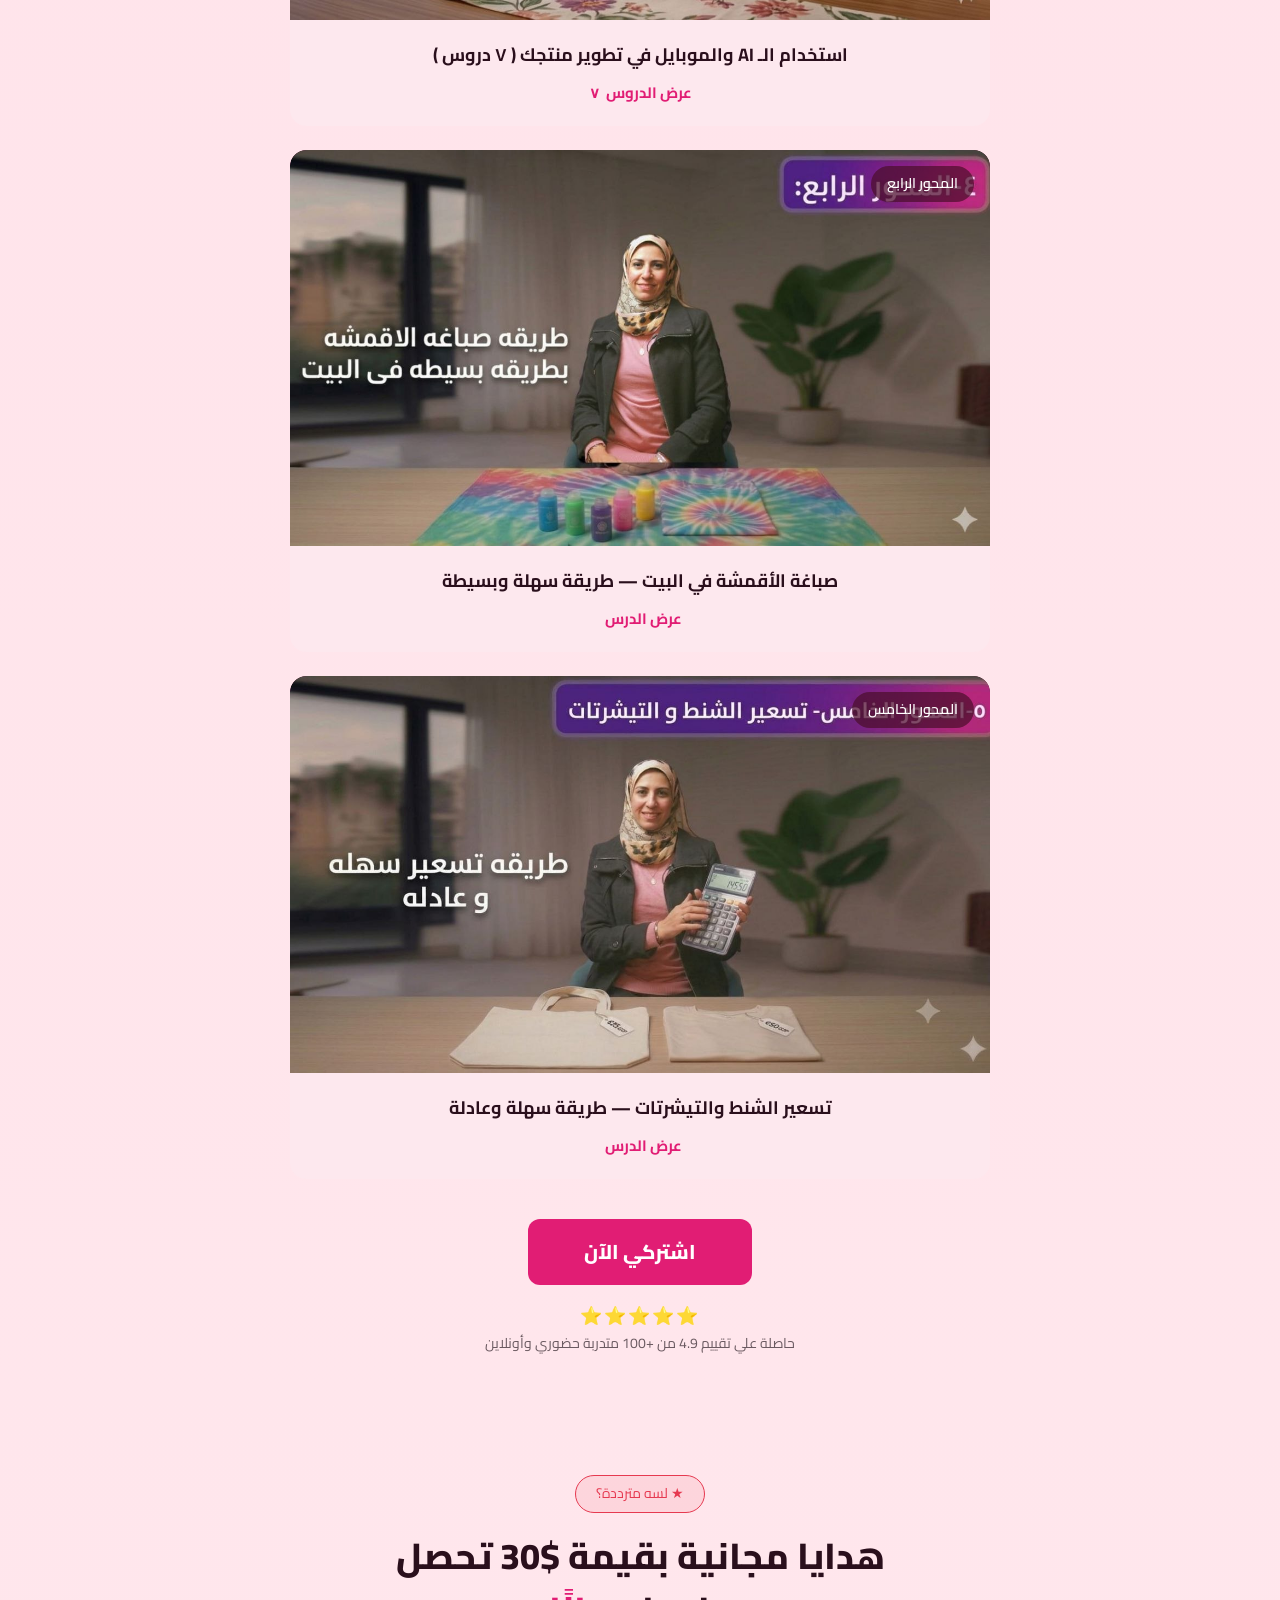
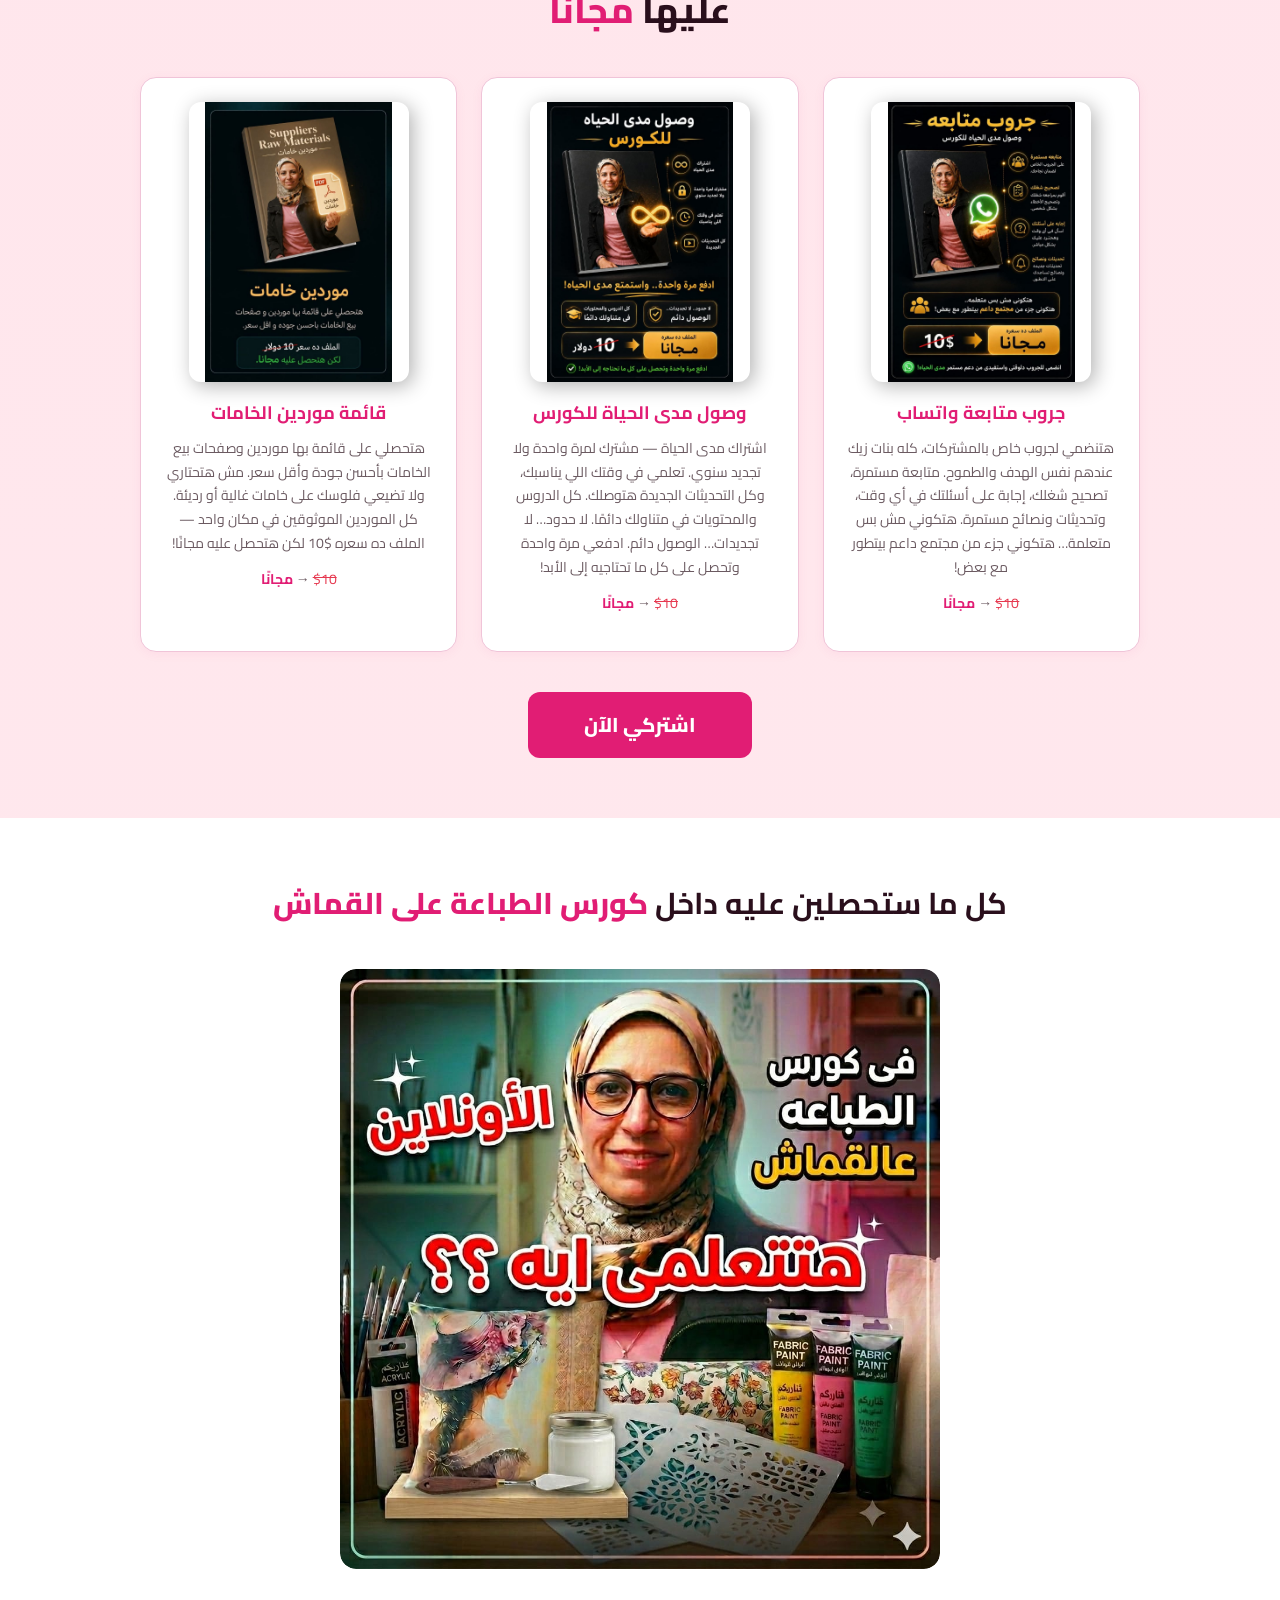
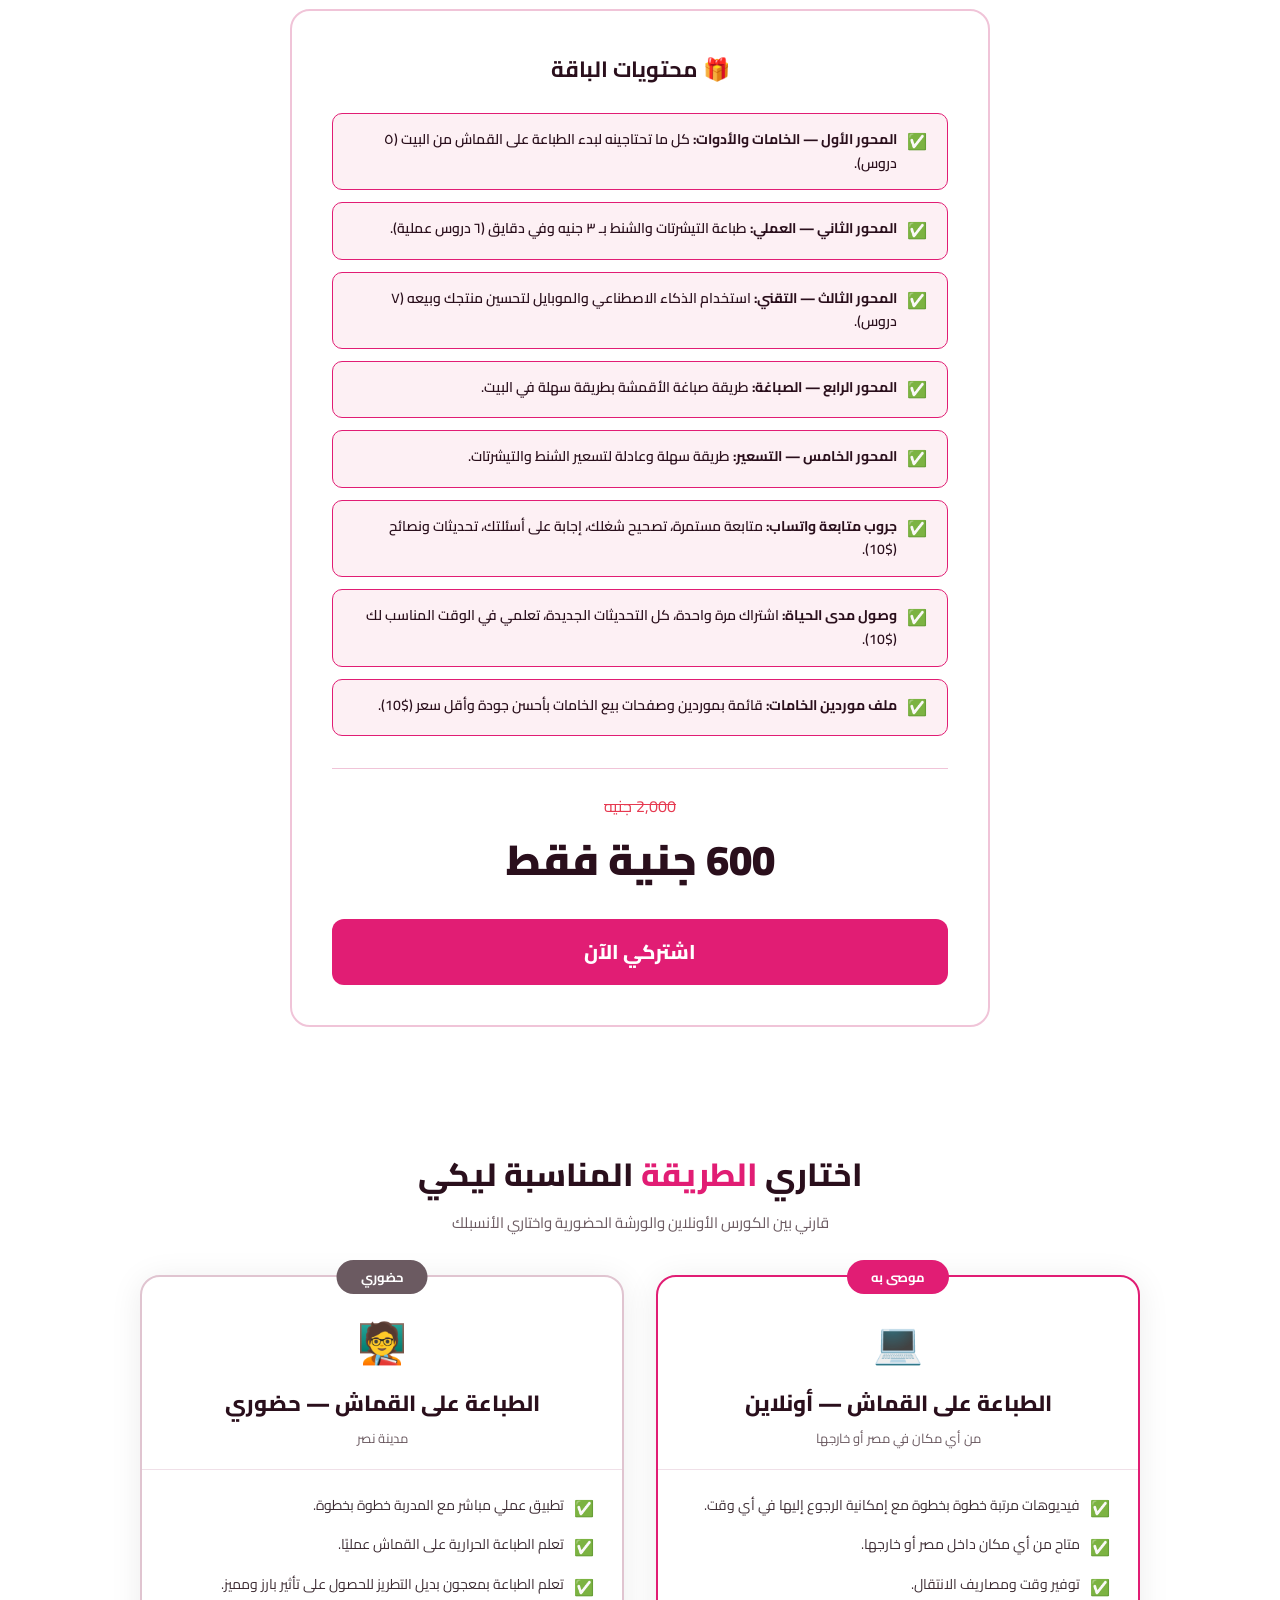
==== commit b45e35b0: "تحسينات الموقع: تغيير قسم الفيسبوك إلى إنستجرام، تحديث رقم الهاتف، حذف صورة upsell، تكبير بادج عرض خ" ====
--- a/web/index.html
+++ b/web/index.html
@@ -31,16 +31,17 @@
 img{max-width:100%;display:block}
 a{text-decoration:none;color:inherit}
 ul{list-style:none}
-.fb-contact{padding:32px 0 0}
-.fb-contact .container{display:flex;justify-content:center}
-.fb-btn{
+.ig-contact{padding:32px 0 0}
+.ig-contact .container{display:flex;justify-content:center}
+.ig-btn{
   display:inline-flex;align-items:center;justify-content:center;gap:10px;
-  background:#1877f2;color:#fff;font-size:20px;font-weight:800;
-  padding:16px 40px;border-radius:14px;box-shadow:0 8px 26px rgba(24,119,242,0.35);
-  transition:transform .2s ease,background .3s;text-align:center
-}
-.fb-btn:hover{background:#1665cf;transform:translateY(-1px)}
-.fb-btn svg{width:24px;height:24px;flex-shrink:0}
+  background:linear-gradient(45deg,#f09433,#e6683c,#dc2743,#cc2366,#bc1888);
+  color:#fff;font-size:20px;font-weight:800;
+  padding:16px 40px;border-radius:14px;box-shadow:0 8px 26px rgba(220,39,67,0.35);
+  transition:transform .2s ease,box-shadow .3s;text-align:center
+}
+.ig-btn:hover{box-shadow:0 10px 32px rgba(220,39,67,0.5);transform:translateY(-1px)}
+.ig-btn svg{width:24px;height:24px;flex-shrink:0}
 
 :root{
   --rose-primary:#e11d74;
@@ -407,7 +408,8 @@
 }
 .upsell-badge{
 display:inline-block;background:var(--rose-primary);color:#fff;
-padding:6px 20px;border-radius:20px;font-size:14px;font-weight:700;margin-bottom:20px
+padding:10px 32px;border-radius:24px;font-size:17px;font-weight:800;margin-bottom:20px;
+letter-spacing:0.5px
 }
 .upsell-card h3{font-size:24px;font-weight:800;color:var(--dark-text);margin-bottom:16px;line-height:1.5}
 .upsell-card h3 .rose{color:var(--rose-primary)}
@@ -492,7 +494,7 @@
   .value-item{flex-direction:column;align-items:flex-start;gap:8px}
   .value-badge{align-self:flex-end}
   .decoupage-lessons-grid{grid-template-columns:1fr}
-  .fb-btn{width:100%;font-size:17px;padding:14px 18px}
+  .ig-btn{width:100%;font-size:17px;padding:14px 18px}
 }
 </style>
 </head>
@@ -541,11 +543,11 @@
     <p class="rating-text">حاصلة علي تقييم 4.9 من +100 متدربة حضوري وأونلاين</p>
   </div>
 
-  <section class="fb-contact">
+  <section class="ig-contact">
     <div class="container">
-      <a href="https://www.facebook.com/freedecoupage" target="_blank" rel="noopener" class="fb-btn" aria-label="تابعينا على فيسبوك">
-        <svg viewBox="0 0 24 24" fill="white" aria-hidden="true"><path d="M22 12.06C22 6.49 17.52 2 12 2S2 6.49 2 12.06C2 17.09 5.66 21.26 10.44 22v-7.03H7.9V12.06h2.54V9.84c0-2.5 1.49-3.89 3.77-3.89 1.09 0 2.23.2 2.23.2v2.46h-1.26c-1.24 0-1.63.77-1.63 1.56v1.88h2.77l-.44 2.91h-2.33V22C18.34 21.26 22 17.09 22 12.06z"/></svg>
-        زورينا على فيسبوك وشوفي شغل البنات
+      <a href="https://www.instagram.com/yosra_decoupage?igsh=MTdlcGM1aXE0dXpuMw==" target="_blank" rel="noopener" class="ig-btn" aria-label="تابعينا على إنستجرام">
+        <svg viewBox="0 0 24 24" fill="white" aria-hidden="true"><path d="M12 2.163c3.204 0 3.584.012 4.85.07 3.252.148 4.771 1.691 4.919 4.919.058 1.265.069 1.645.069 4.849 0 3.205-.012 3.584-.069 4.849-.149 3.225-1.664 4.771-4.919 4.919-1.266.058-1.644.07-4.85.07-3.204 0-3.584-.012-4.849-.07-3.26-.149-4.771-1.699-4.919-4.92-.058-1.265-.07-1.644-.07-4.849 0-3.204.013-3.583.07-4.849.149-3.227 1.664-4.771 4.919-4.919 1.266-.057 1.645-.069 4.849-.069zM12 0C8.741 0 8.333.014 7.053.072 2.695.272.273 2.69.073 7.052.014 8.333 0 8.741 0 12c0 3.259.014 3.668.072 4.948.2 4.358 2.618 6.78 6.98 6.98C8.333 23.986 8.741 24 12 24c3.259 0 3.668-.014 4.948-.072 4.354-.2 6.782-2.618 6.979-6.98.059-1.28.073-1.689.073-4.948 0-3.259-.014-3.667-.072-4.947-.196-4.354-2.617-6.78-6.979-6.98C15.668.014 15.259 0 12 0zm0 5.838a6.162 6.162 0 100 12.324 6.162 6.162 0 000-12.324zM12 16a4 4 0 110-8 4 4 0 010 8zm6.406-11.845a1.44 1.44 0 100 2.881 1.44 1.44 0 000-2.881z"/></svg>
+        تابعينا على إنستجرام وشوفي شغل البنات
       </a>
     </div>
   </section>
@@ -1017,7 +1019,7 @@
       </div>
       <div class="faq-row">
         <div class="faq-question" onclick="toggleFaq(this)">هل أقدر أسترد فلوسي لو معجبنيش الكورس؟<span class="faq-chevron">∨</span></div>
-        <div class="faq-answer"><p>نعم! ضمان استرجاع كامل للمبلغ خلال 7 أيام من تاريخ الشراء. فقط ابعتيلنا على الرقم ده : 01124567890 وهنرجعلك فلوسك بالكامل بدون أي أسئلة.</p></div>
+        <div class="faq-answer"><p>نعم! ضمان استرجاع كامل للمبلغ خلال 7 أيام من تاريخ الشراء. فقط ابعتيلنا على الرقم ده : 01553660994 وهنرجعلك فلوسك بالكامل بدون أي أسئلة.</p></div>
       </div>
       <div class="faq-row">
         <div class="faq-question" onclick="toggleFaq(this)">هجيب الخامات منين و بكام؟<span class="faq-chevron">∨</span></div>
@@ -1034,9 +1036,6 @@
 <!-- ========== UPSELL — DECOUPAGE ========== -->
 <section class="upsell">
   <div class="container">
-    <div class="upsell-promo-img">
-      <img src="newimg/WhatsApp Image 2026-07-07 at 12.30.26 AM.jpeg" alt="كورس الديكوباج الشامل للمبتدئين — 7 خامات">
-    </div>
     <div class="upsell-card">
       <div class="upsell-badge">عرض خاص</div>
       <h3>ضيفي <span class="rose">700 ج</span> واحصلي على<br>كورس الديكوباج الشامل + الخامات الأساسية</h3>
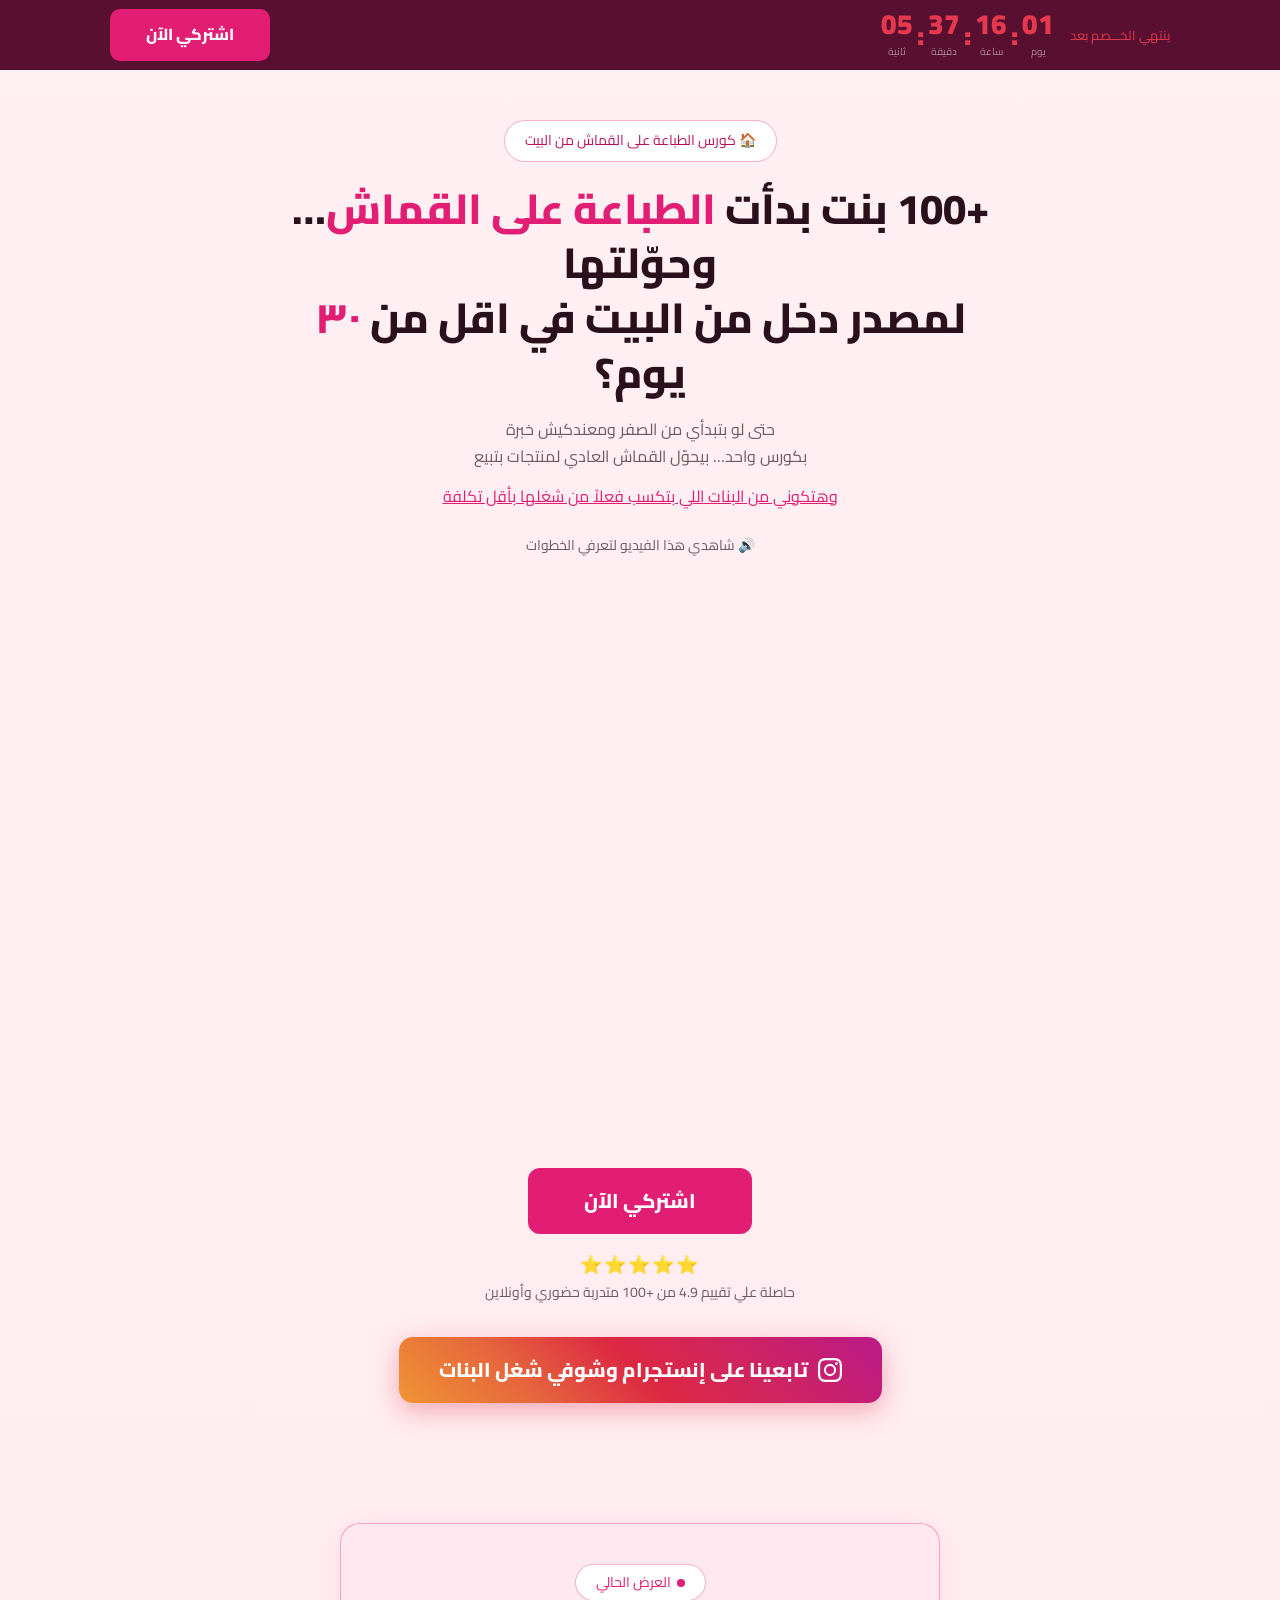
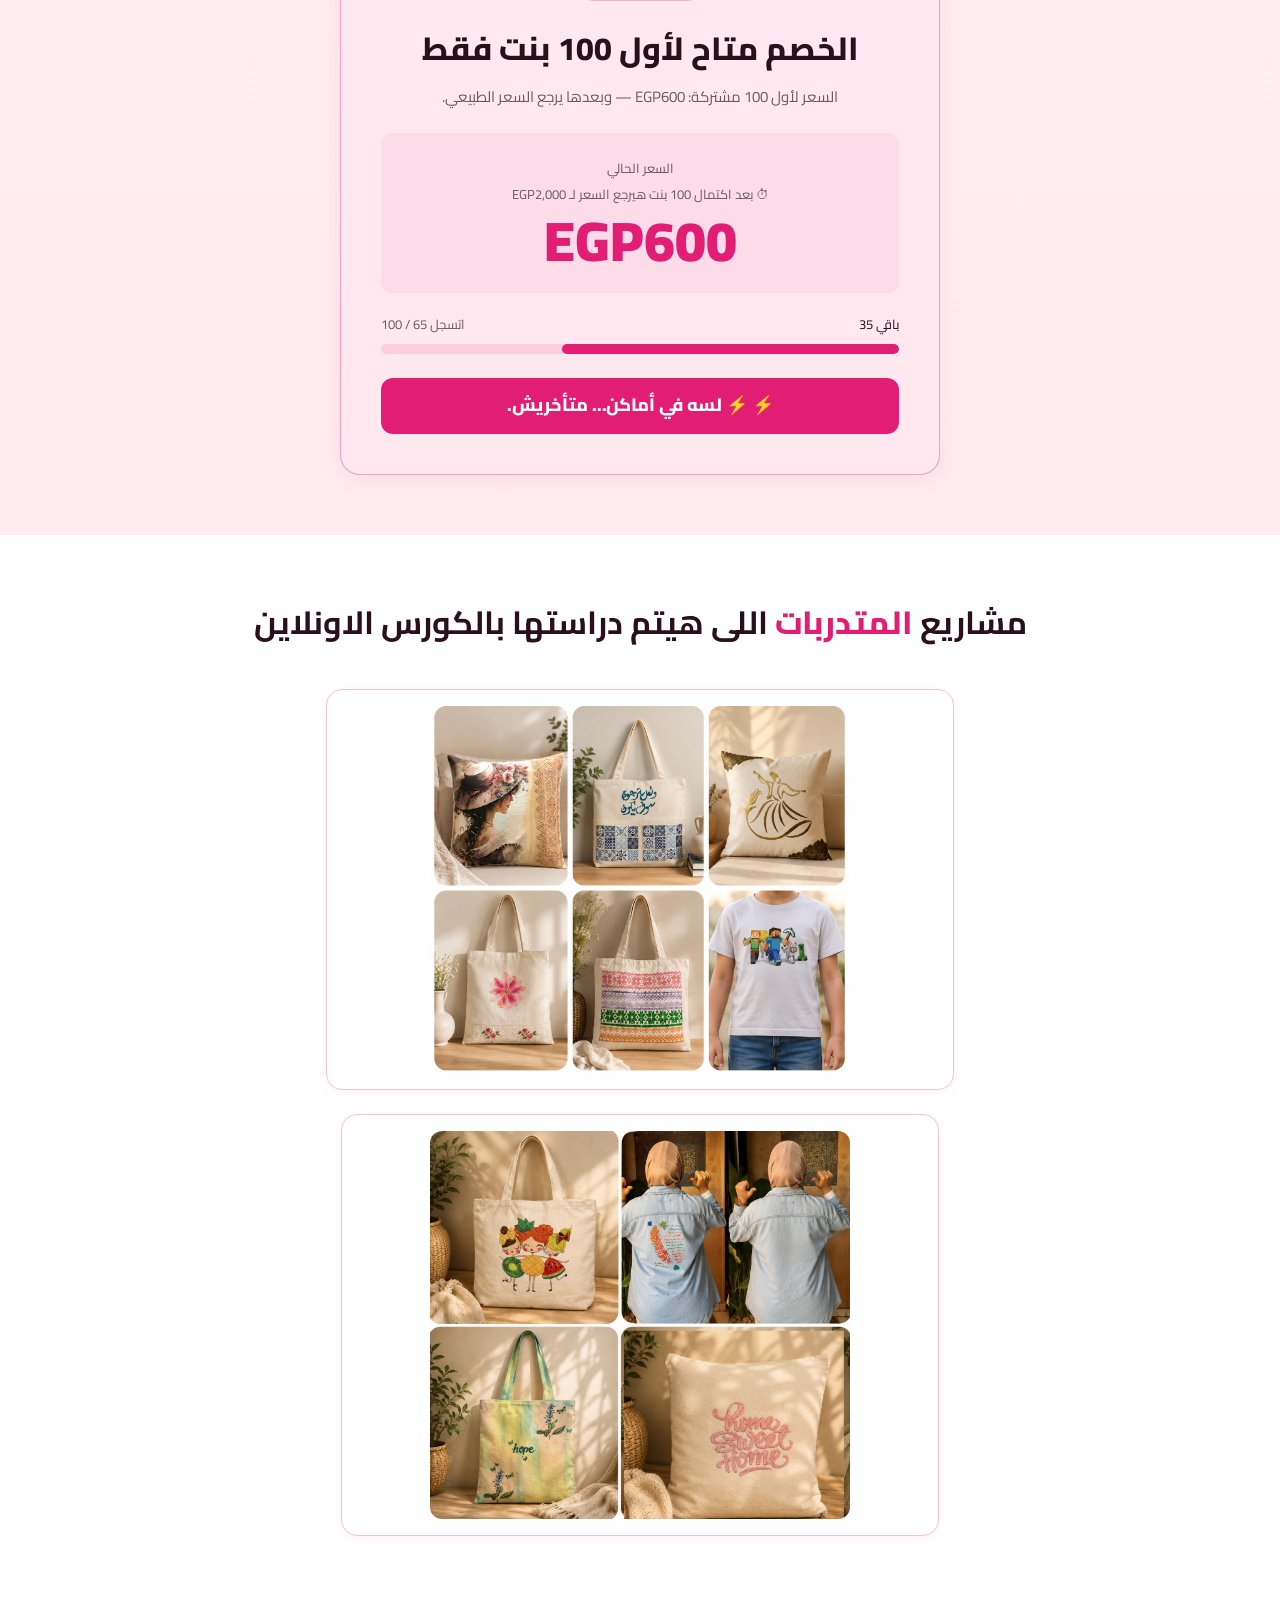
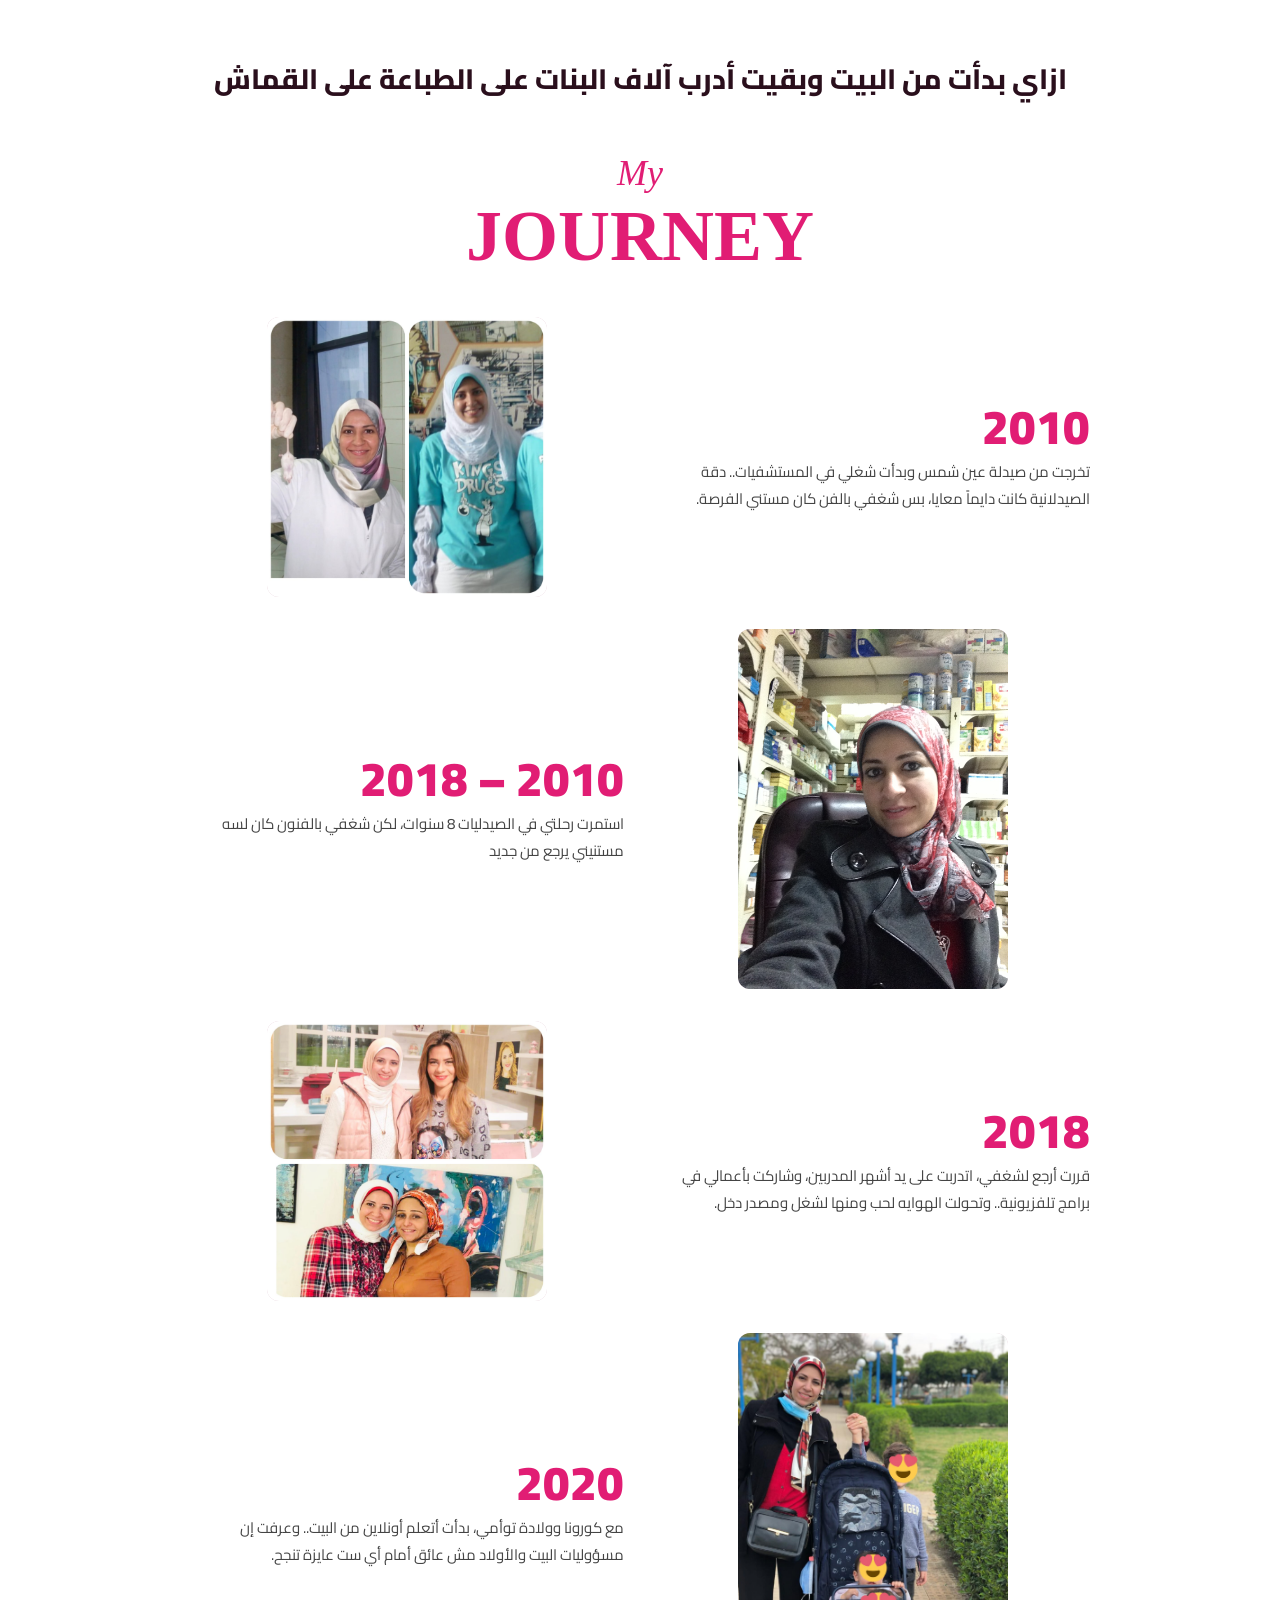
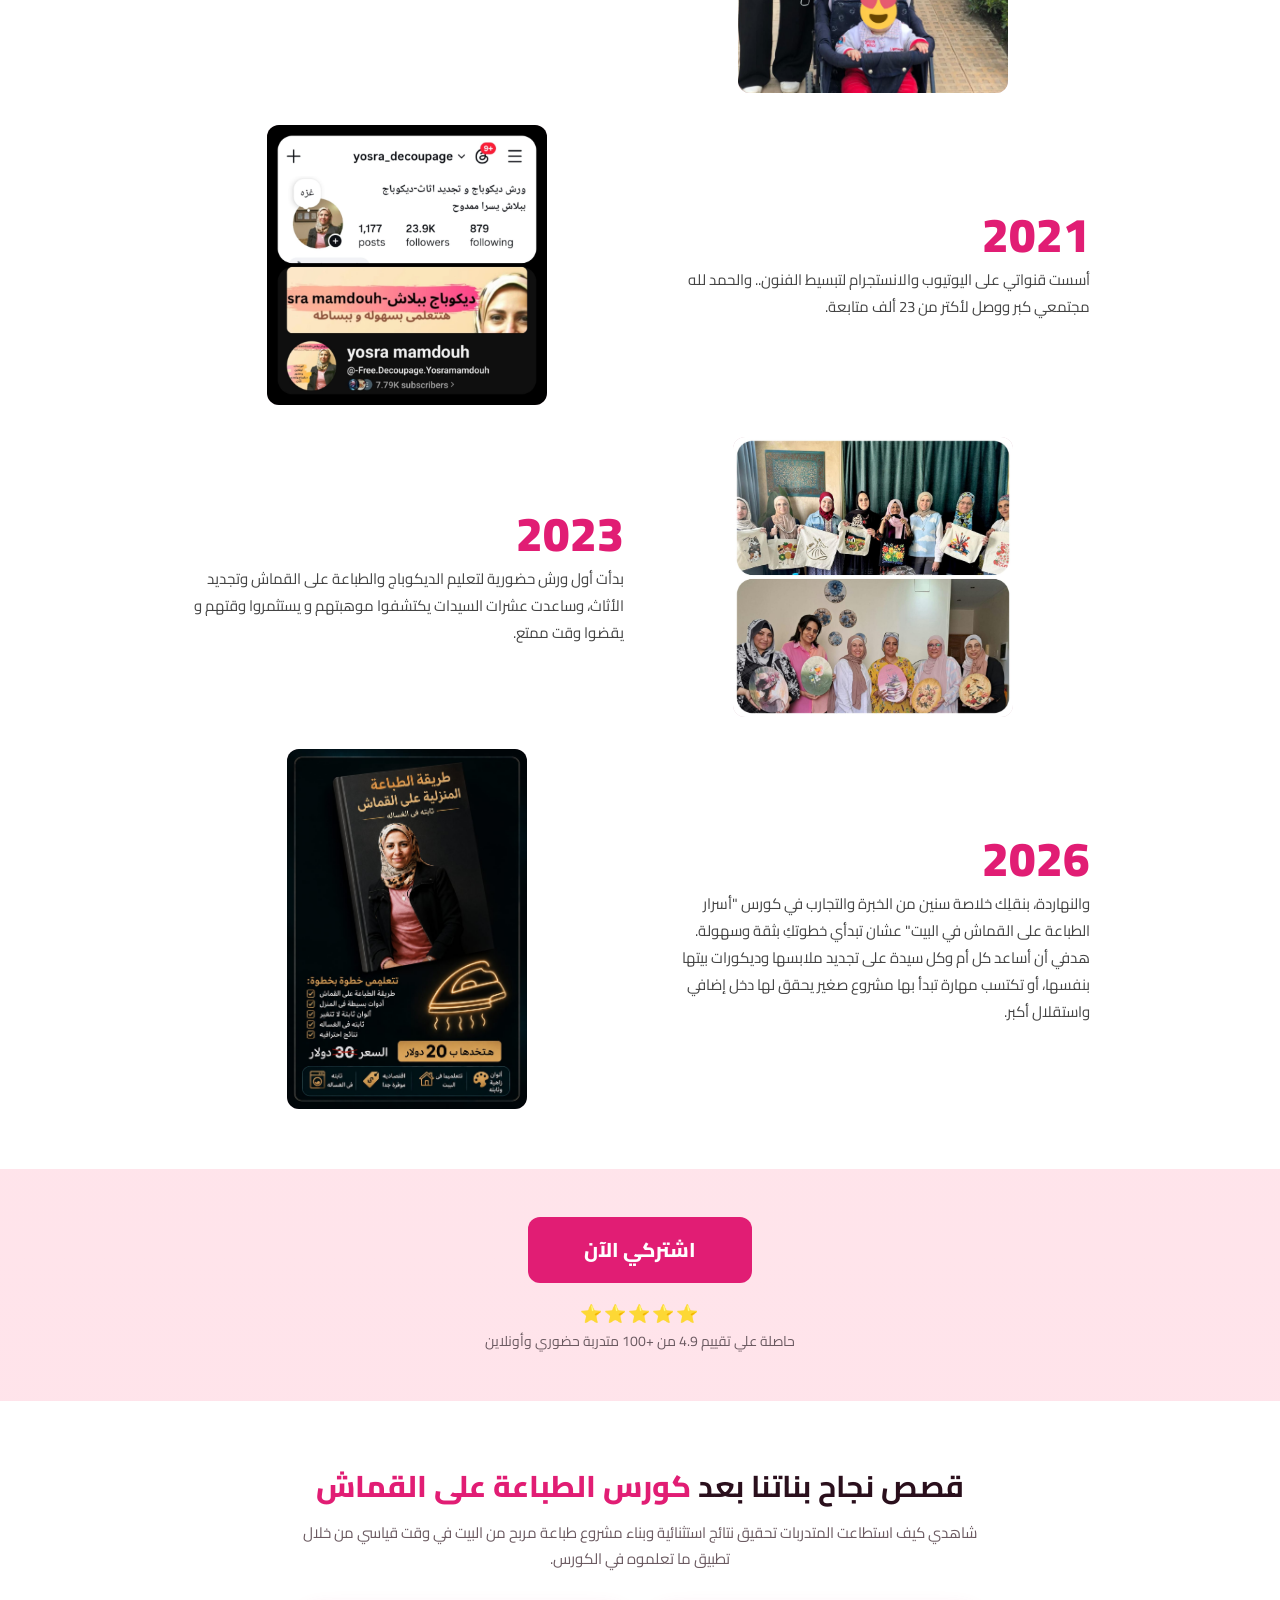
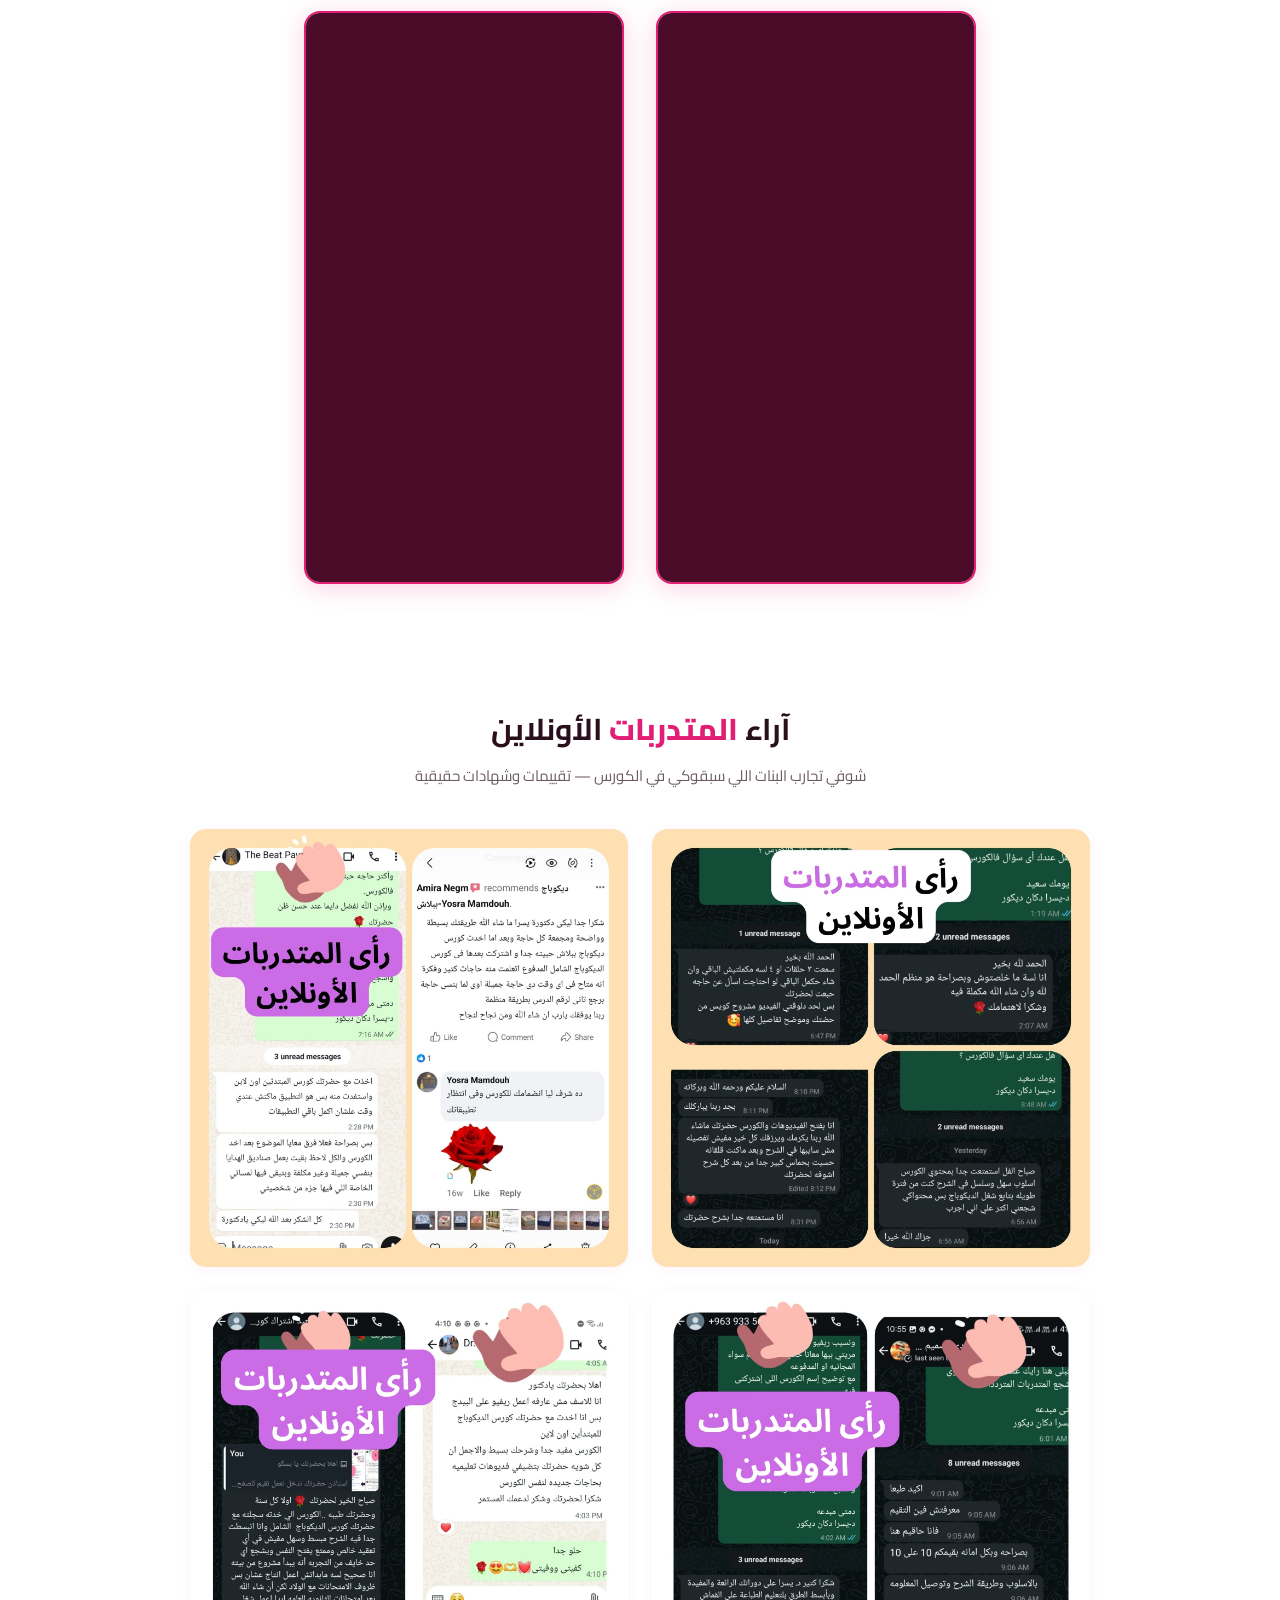
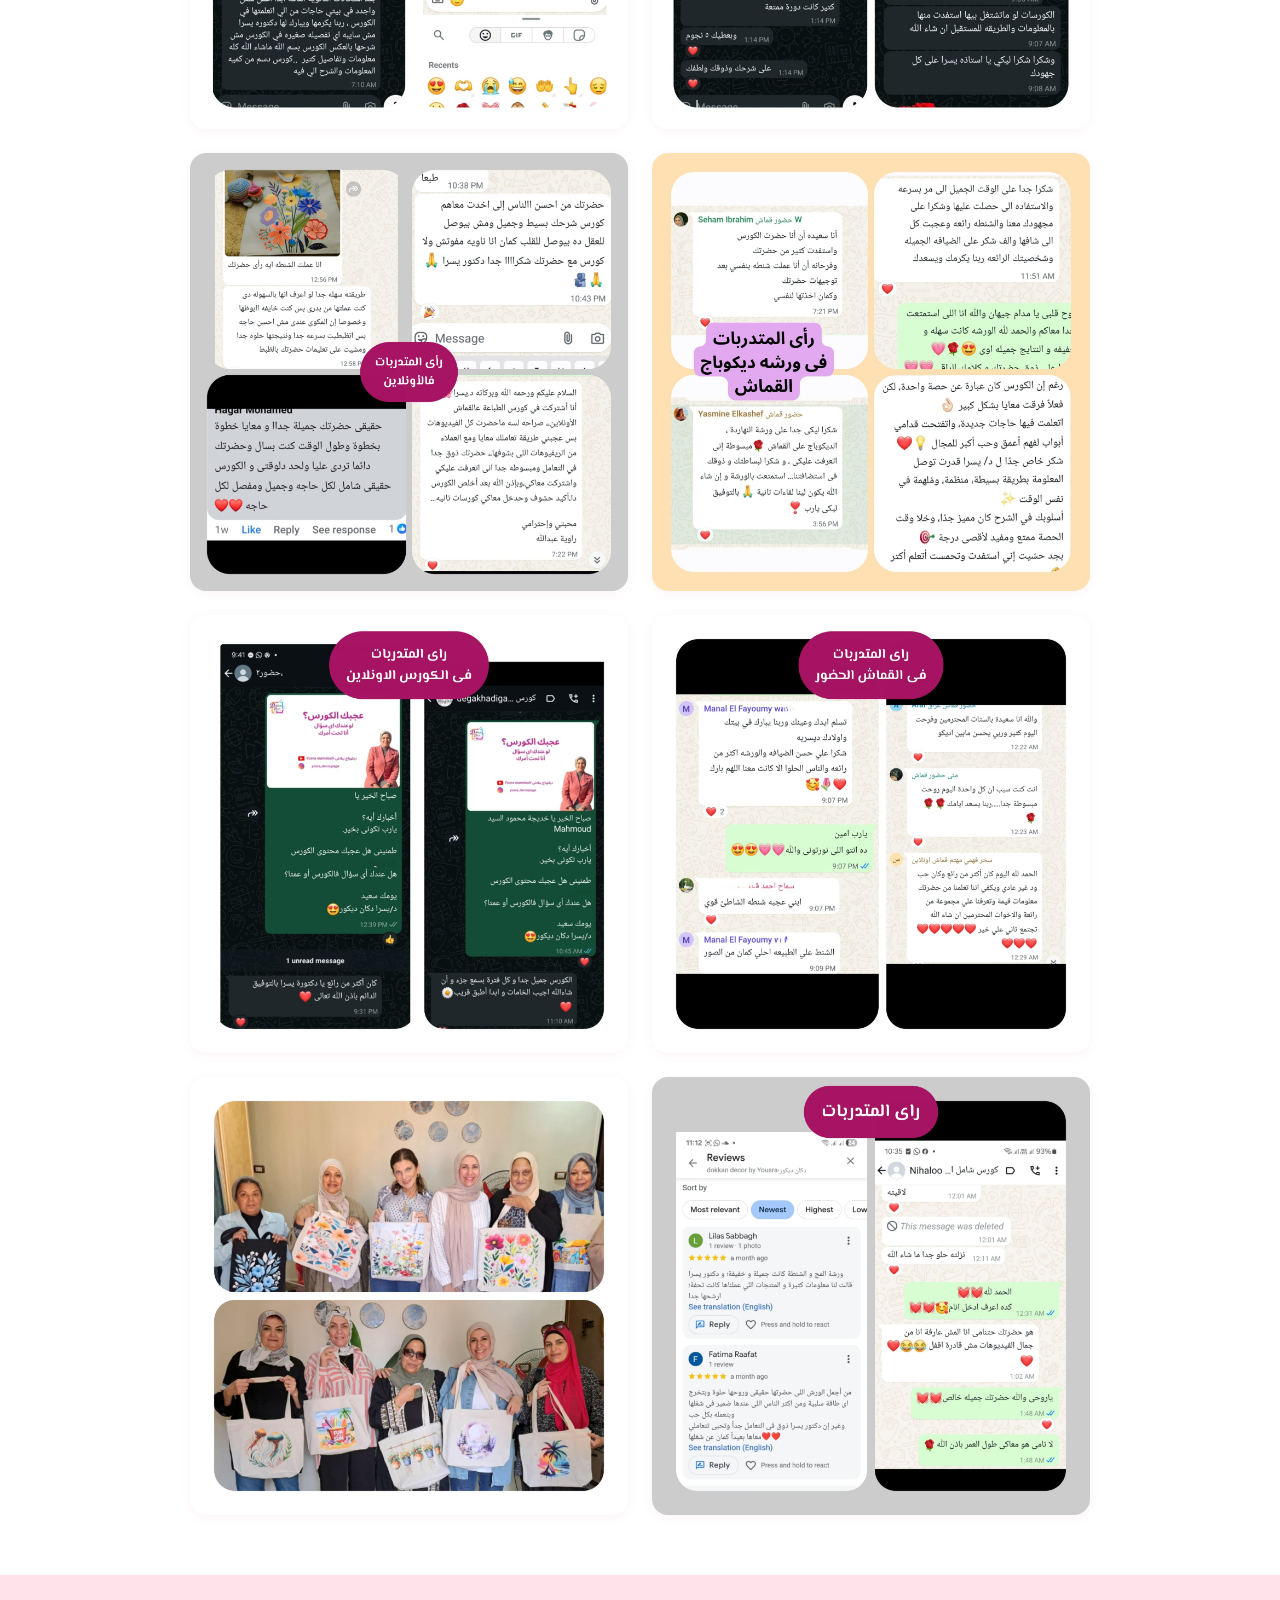
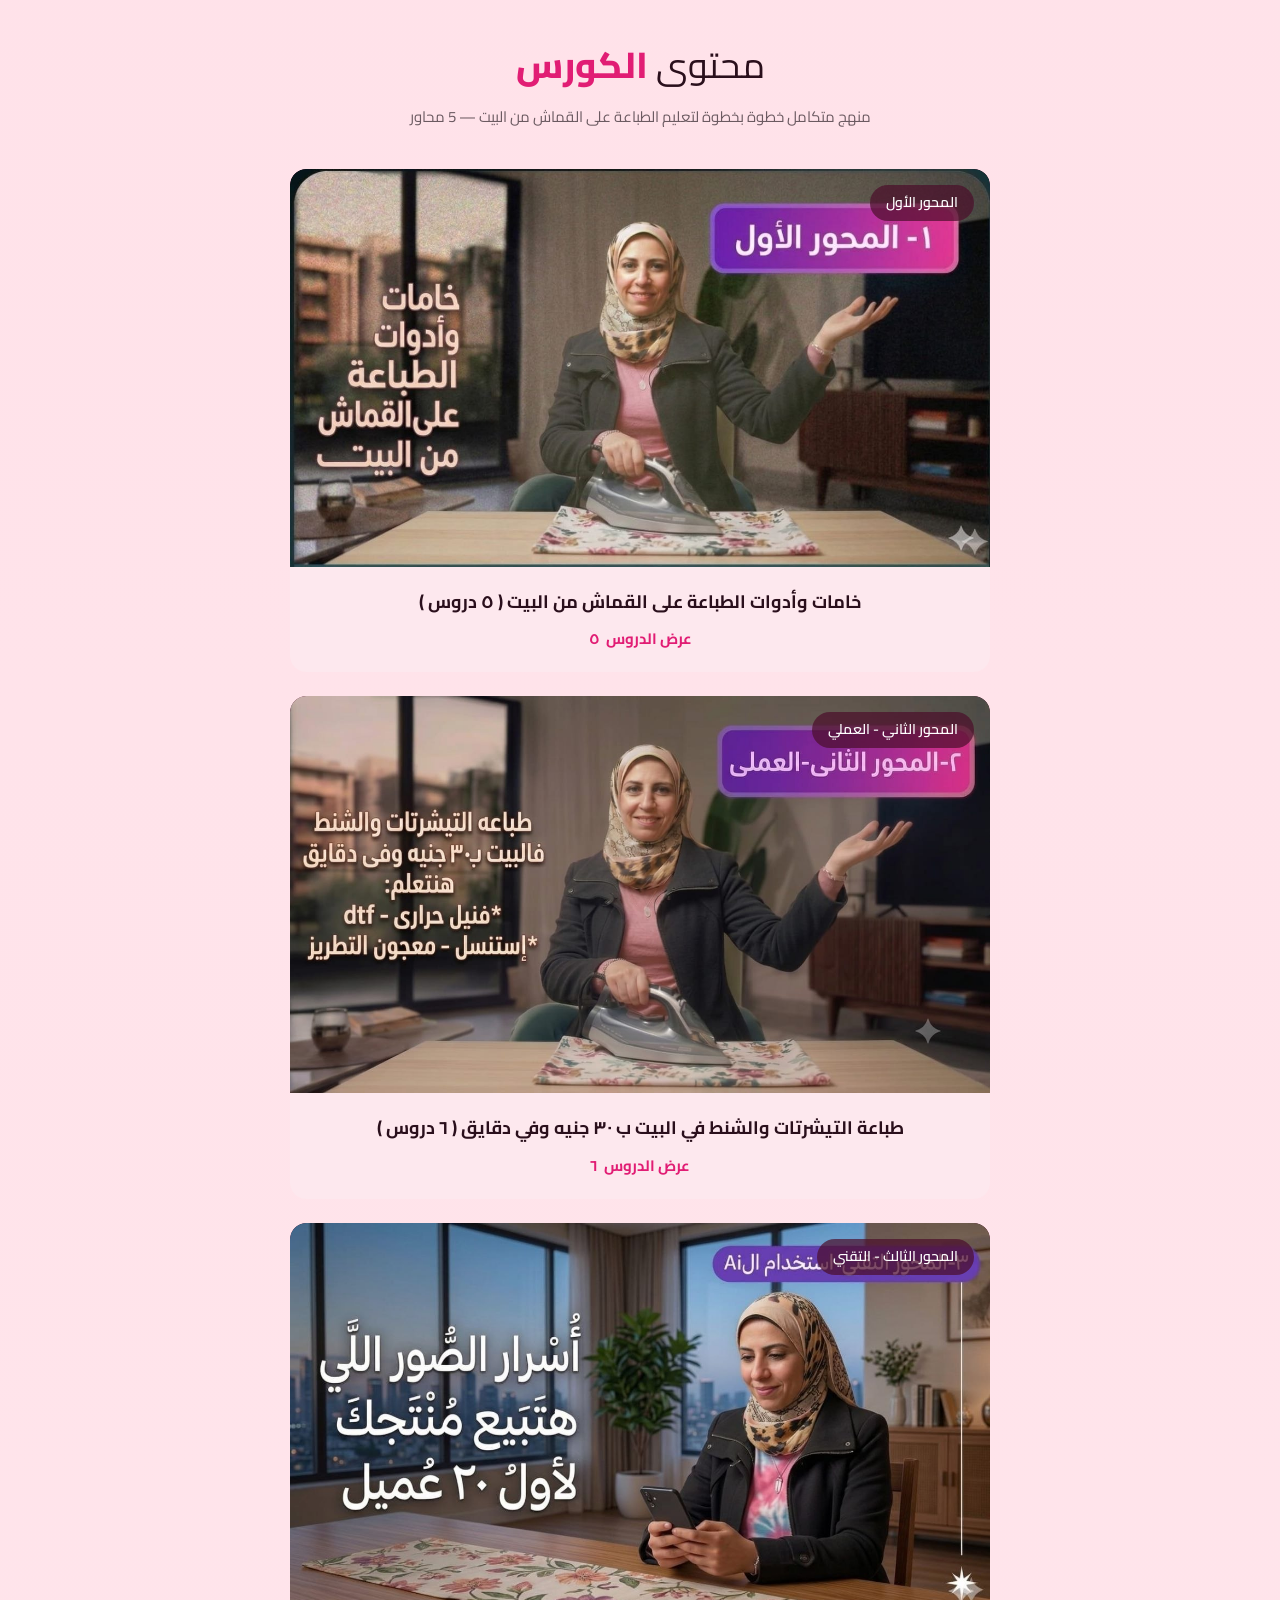
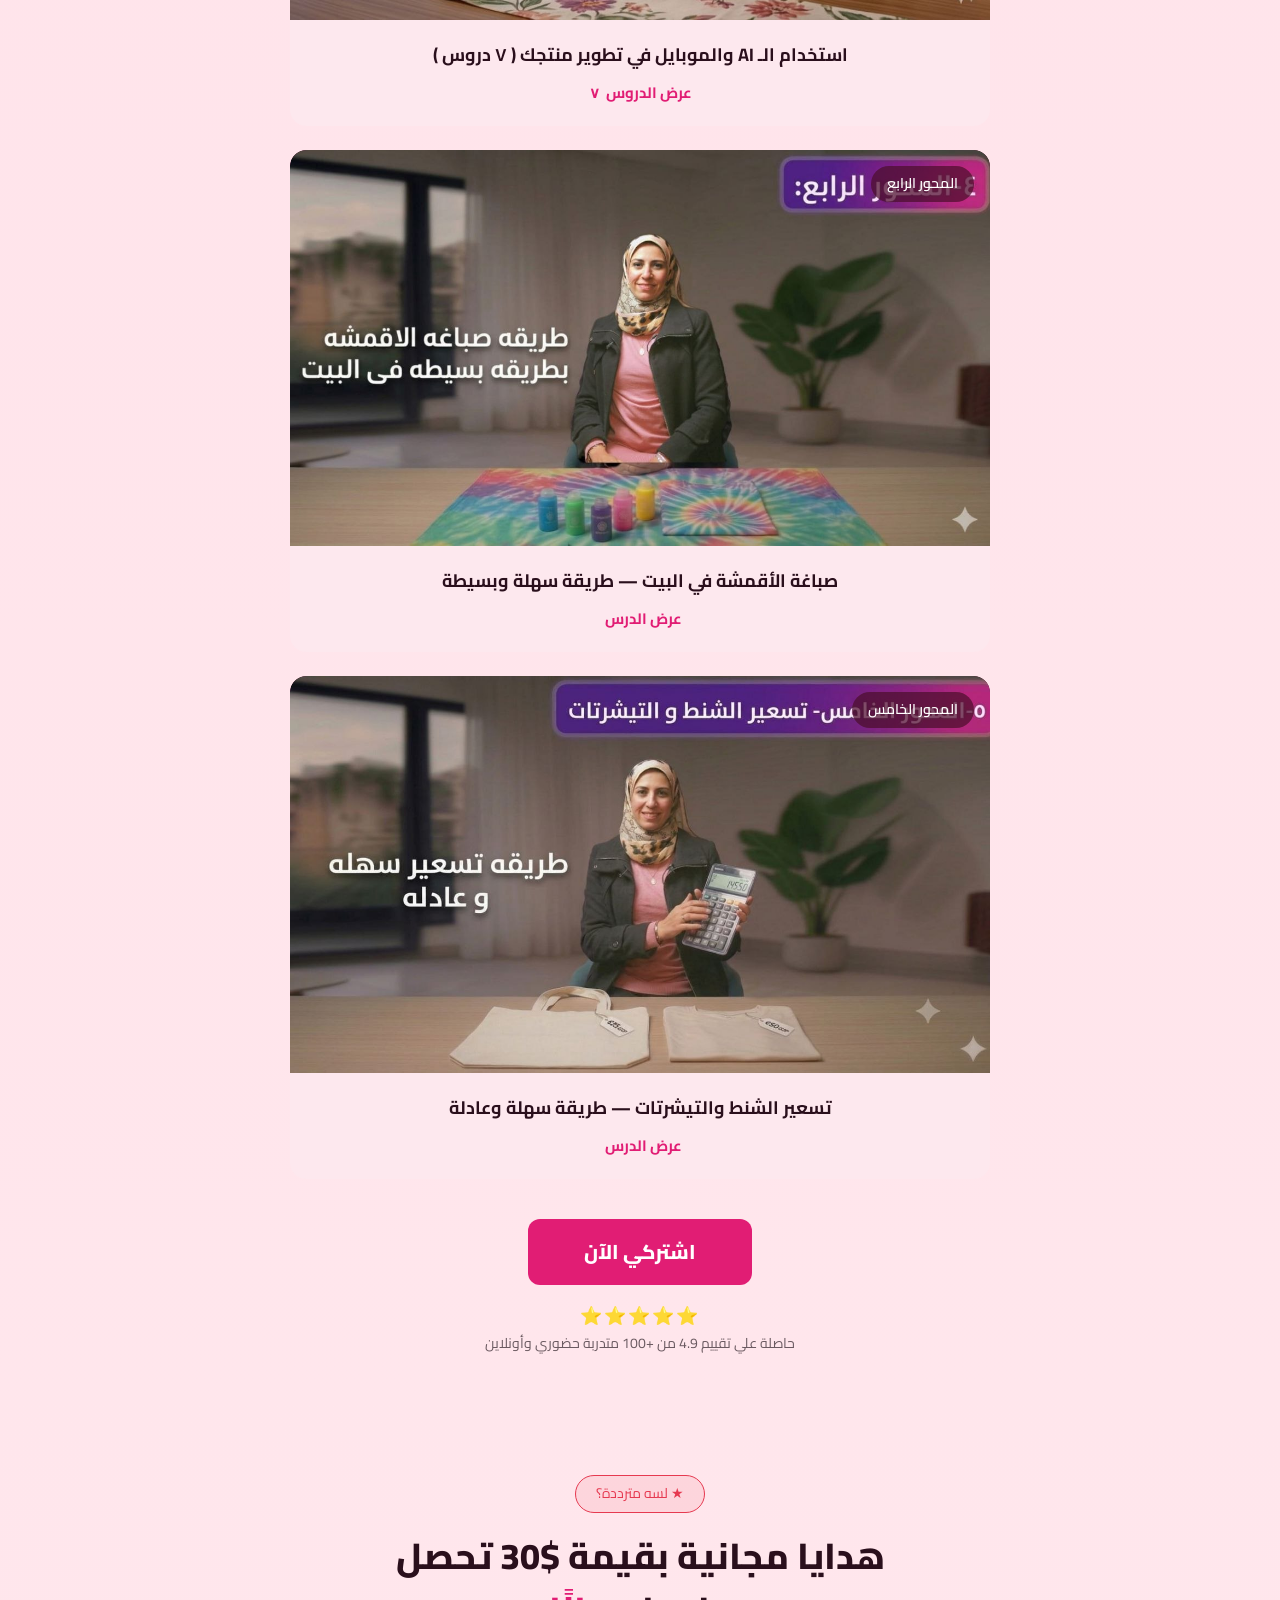
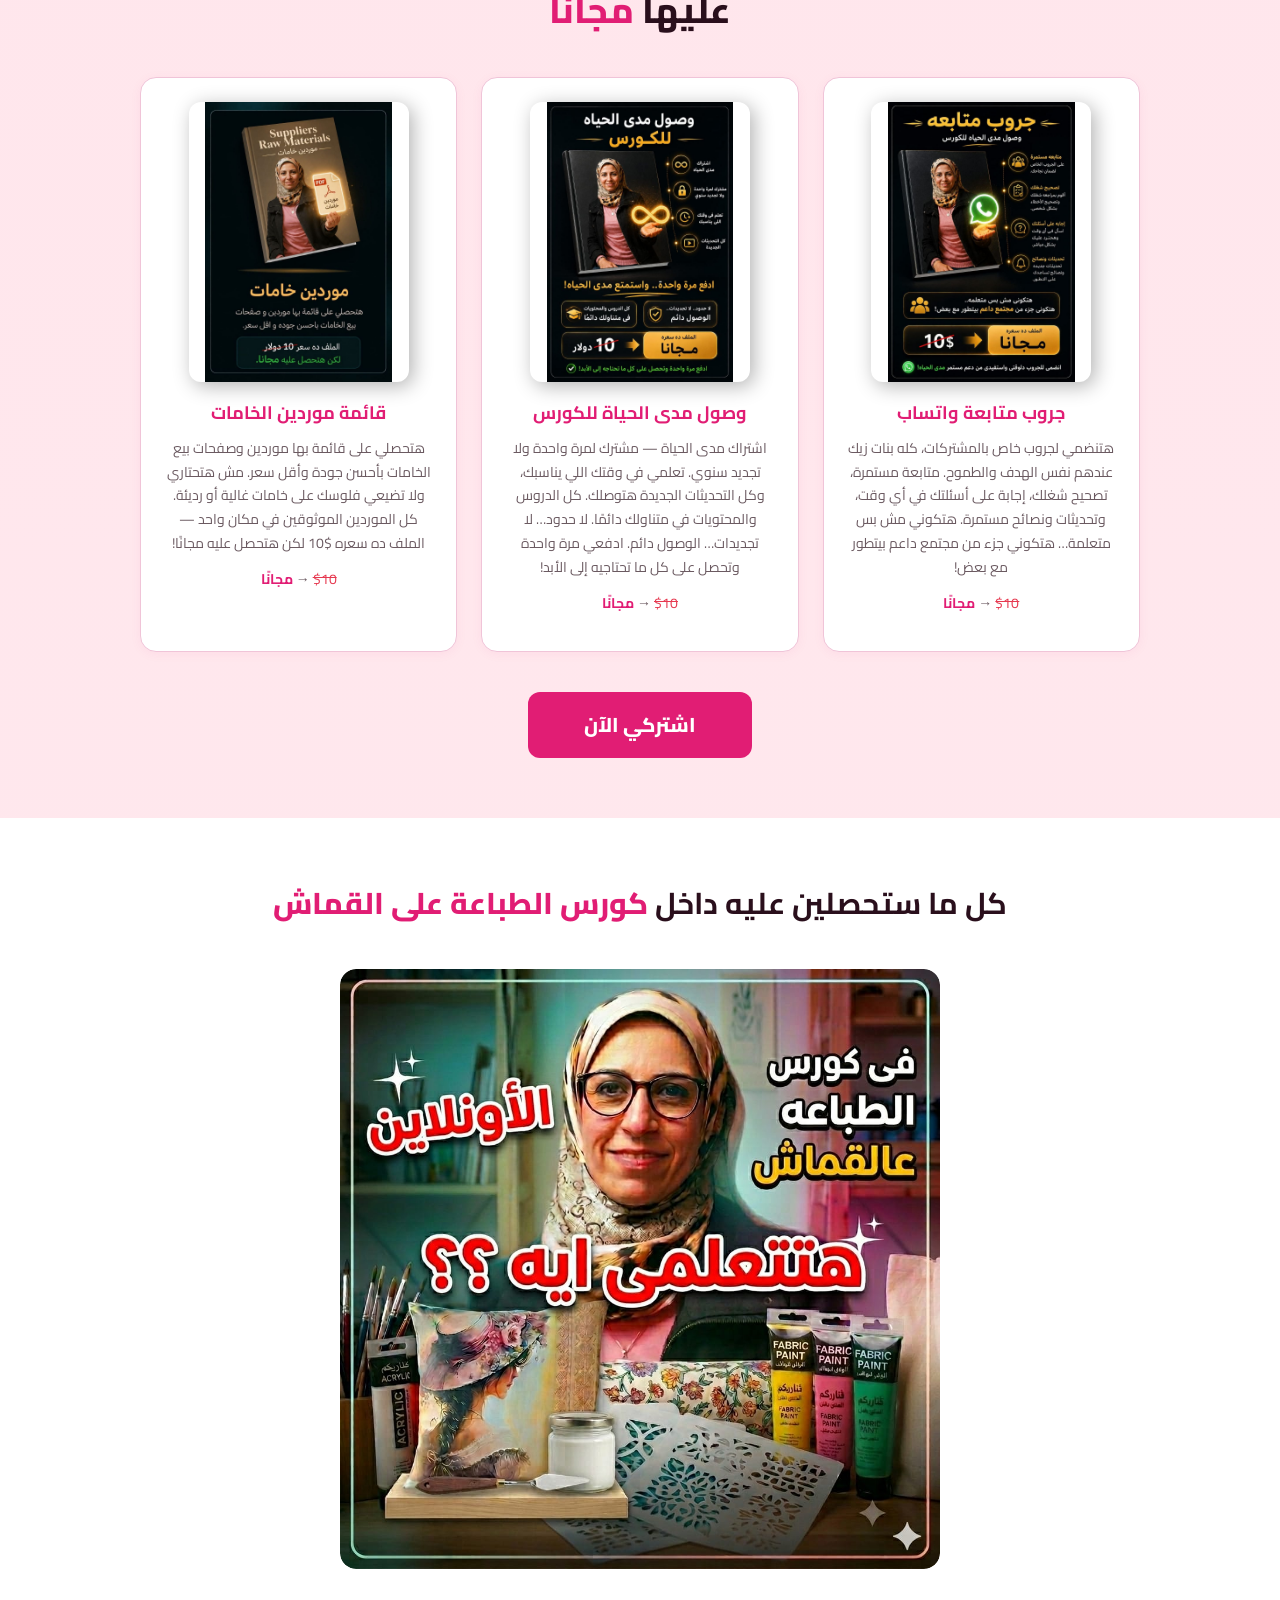
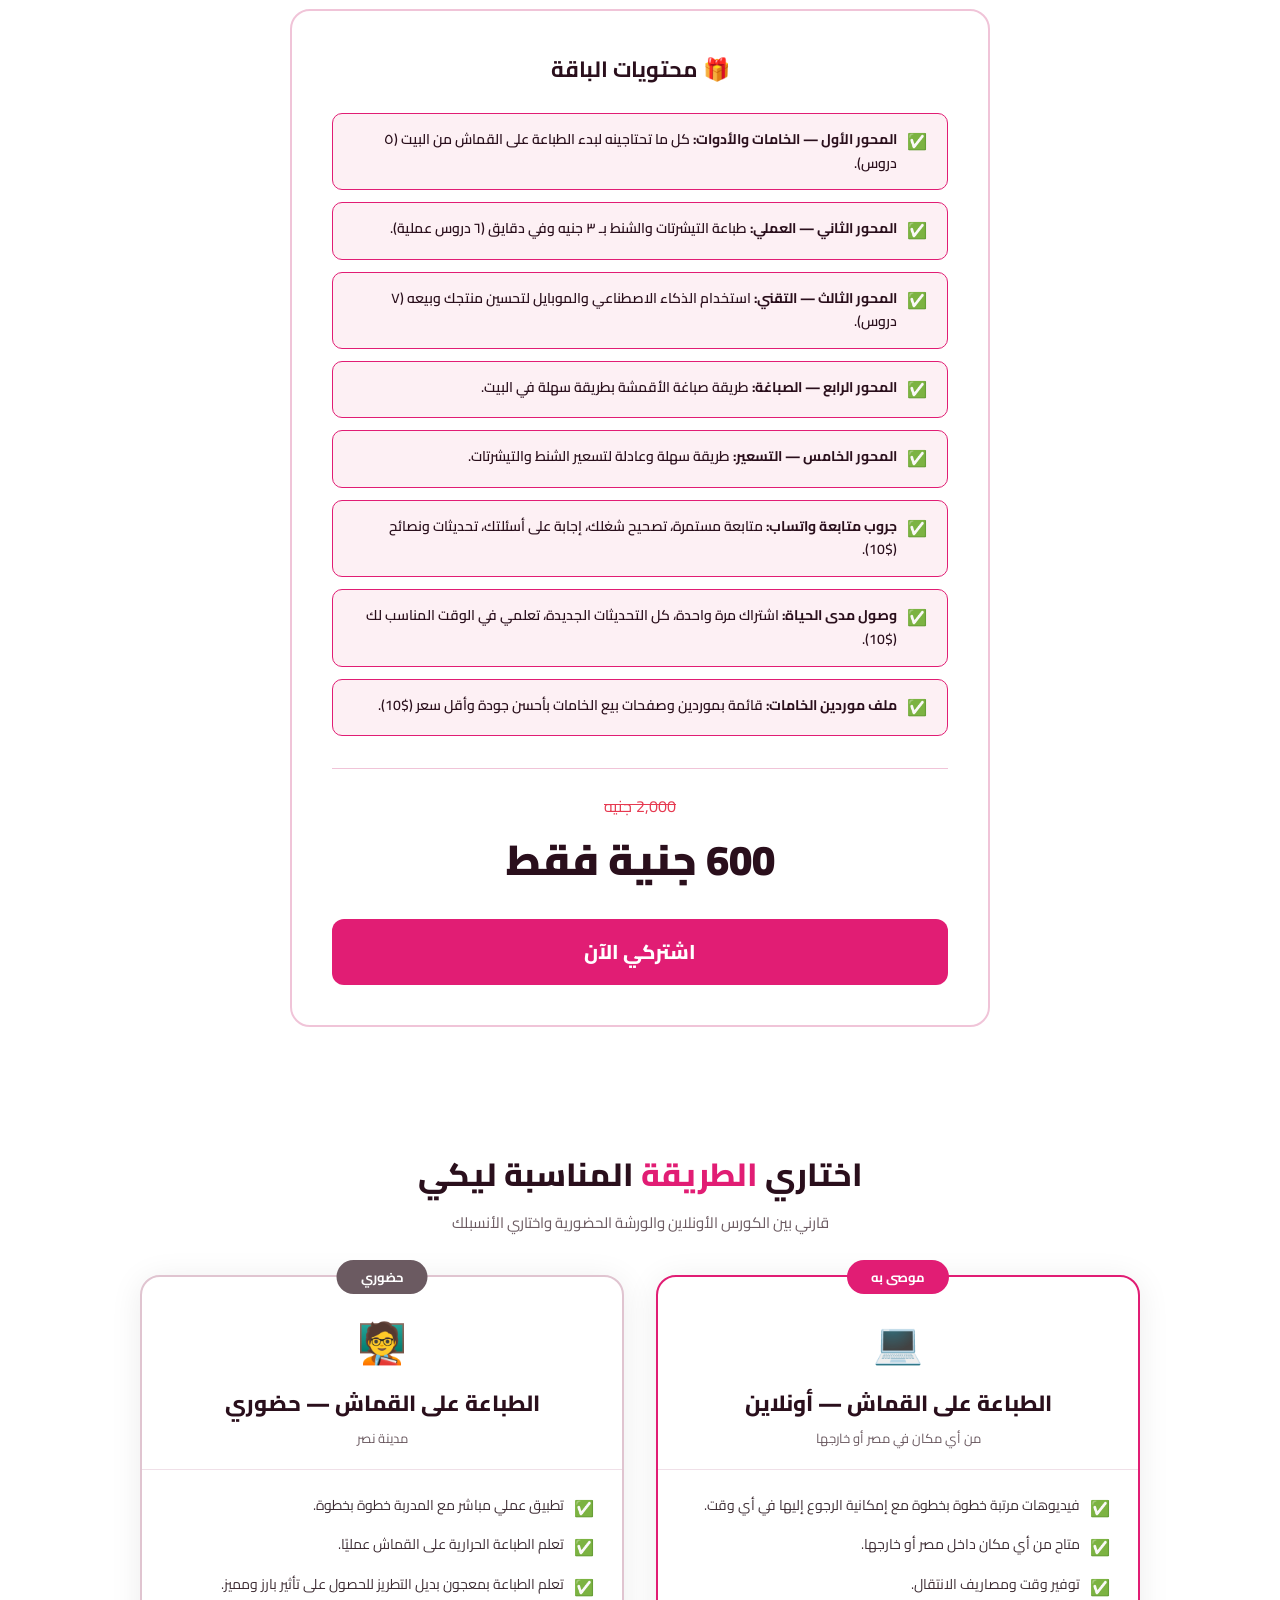
==== commit 635f5012: "Update whatsapp link to new number" ====
--- a/web/index.html
+++ b/web/index.html
@@ -983,7 +983,7 @@
       <h3>ضمان استرجاع المال</h3>
       <p class="g-text">
         استرجاع كامل للفلوس لو المعلومات اللي موجودة في الكورس مش هتقدر تخليك تطبعي على القماش وتبيعي منتجاتك،
-        ببساطة ابعتيلنا على واتساب خلال 7 أيام على <a href="https://wa.me/201553660994" target="_blank" rel="noopener" class="g-email">رقم الواتساب</a>،
+        ببساطة ابعتيلنا على واتساب خلال 7 أيام على <a href="https://wa.me/201037300217" target="_blank" rel="noopener" class="g-email">رقم الواتساب</a>،
         وهنرجعلك فلوسك بالكامل بدون أي أسئلة.
       </p>
       <a href="checkout.html" class="cta-btn">اشتركي الآن</a>
